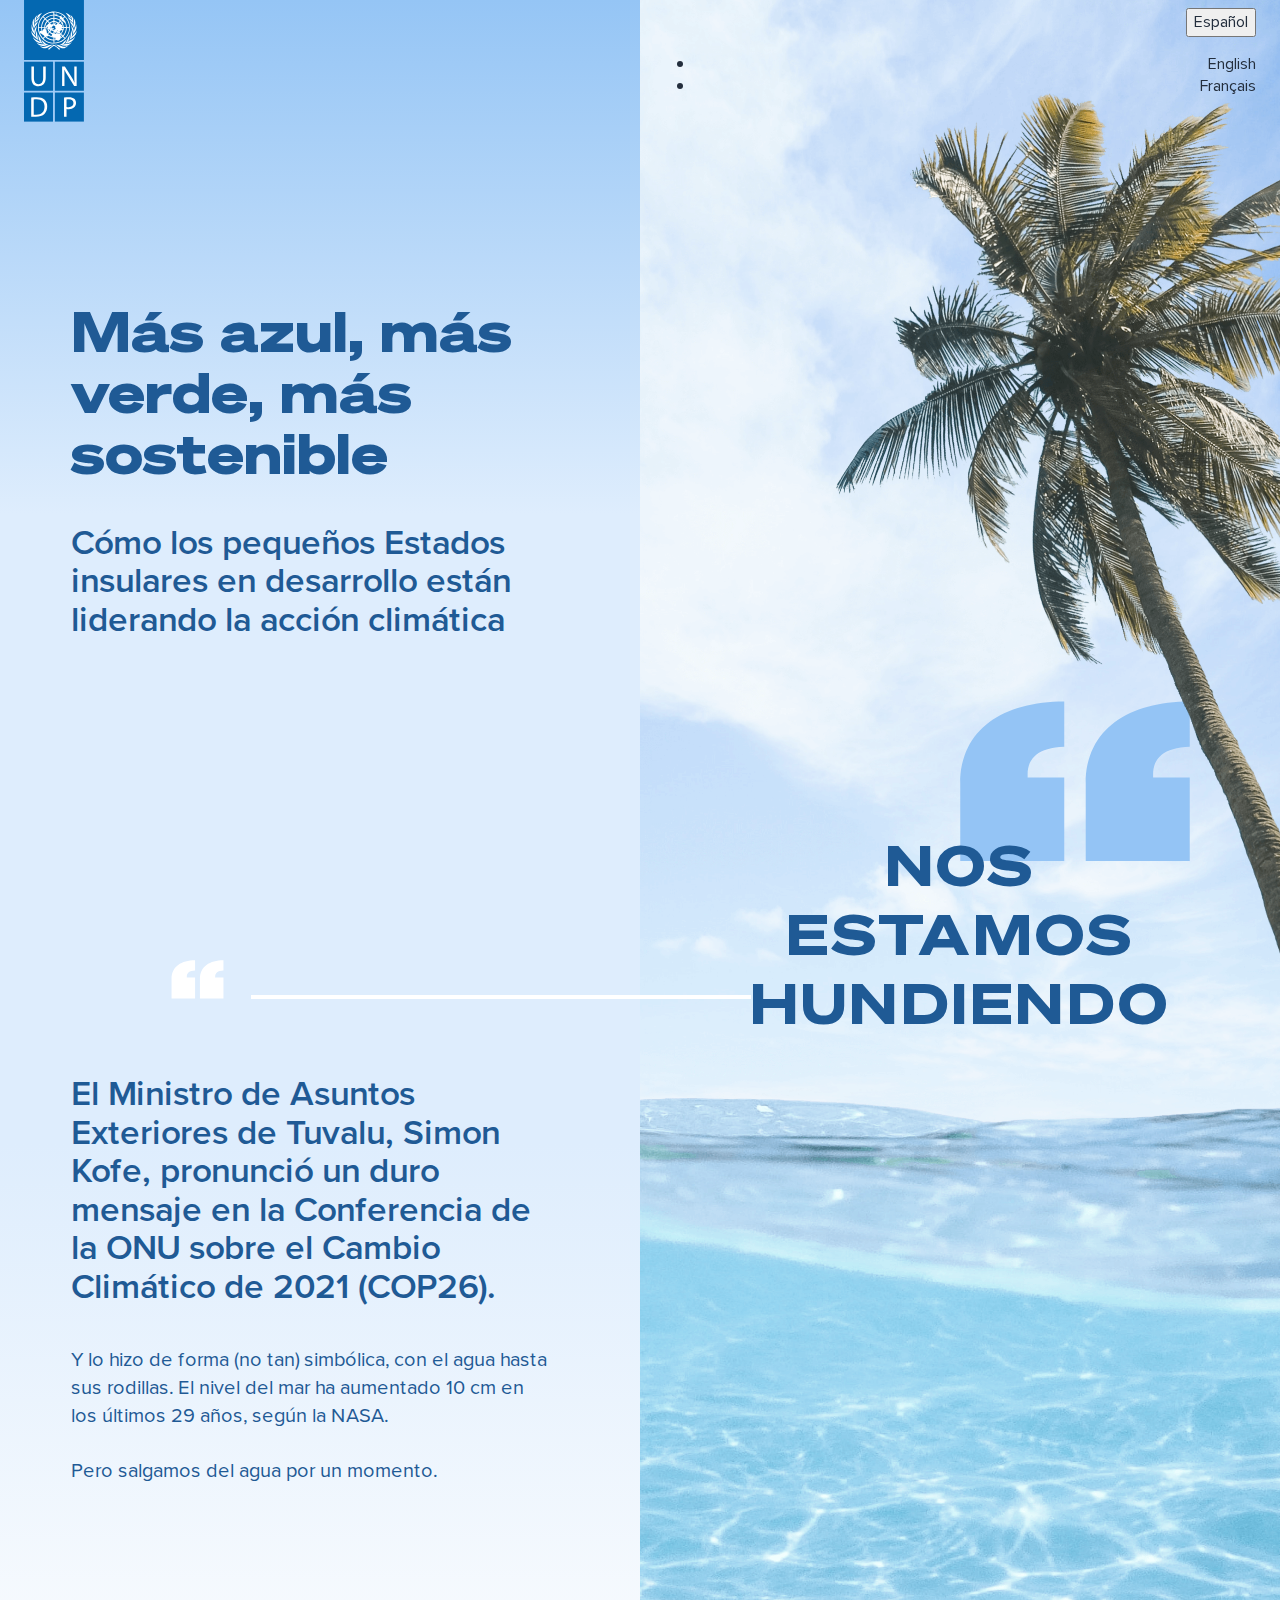
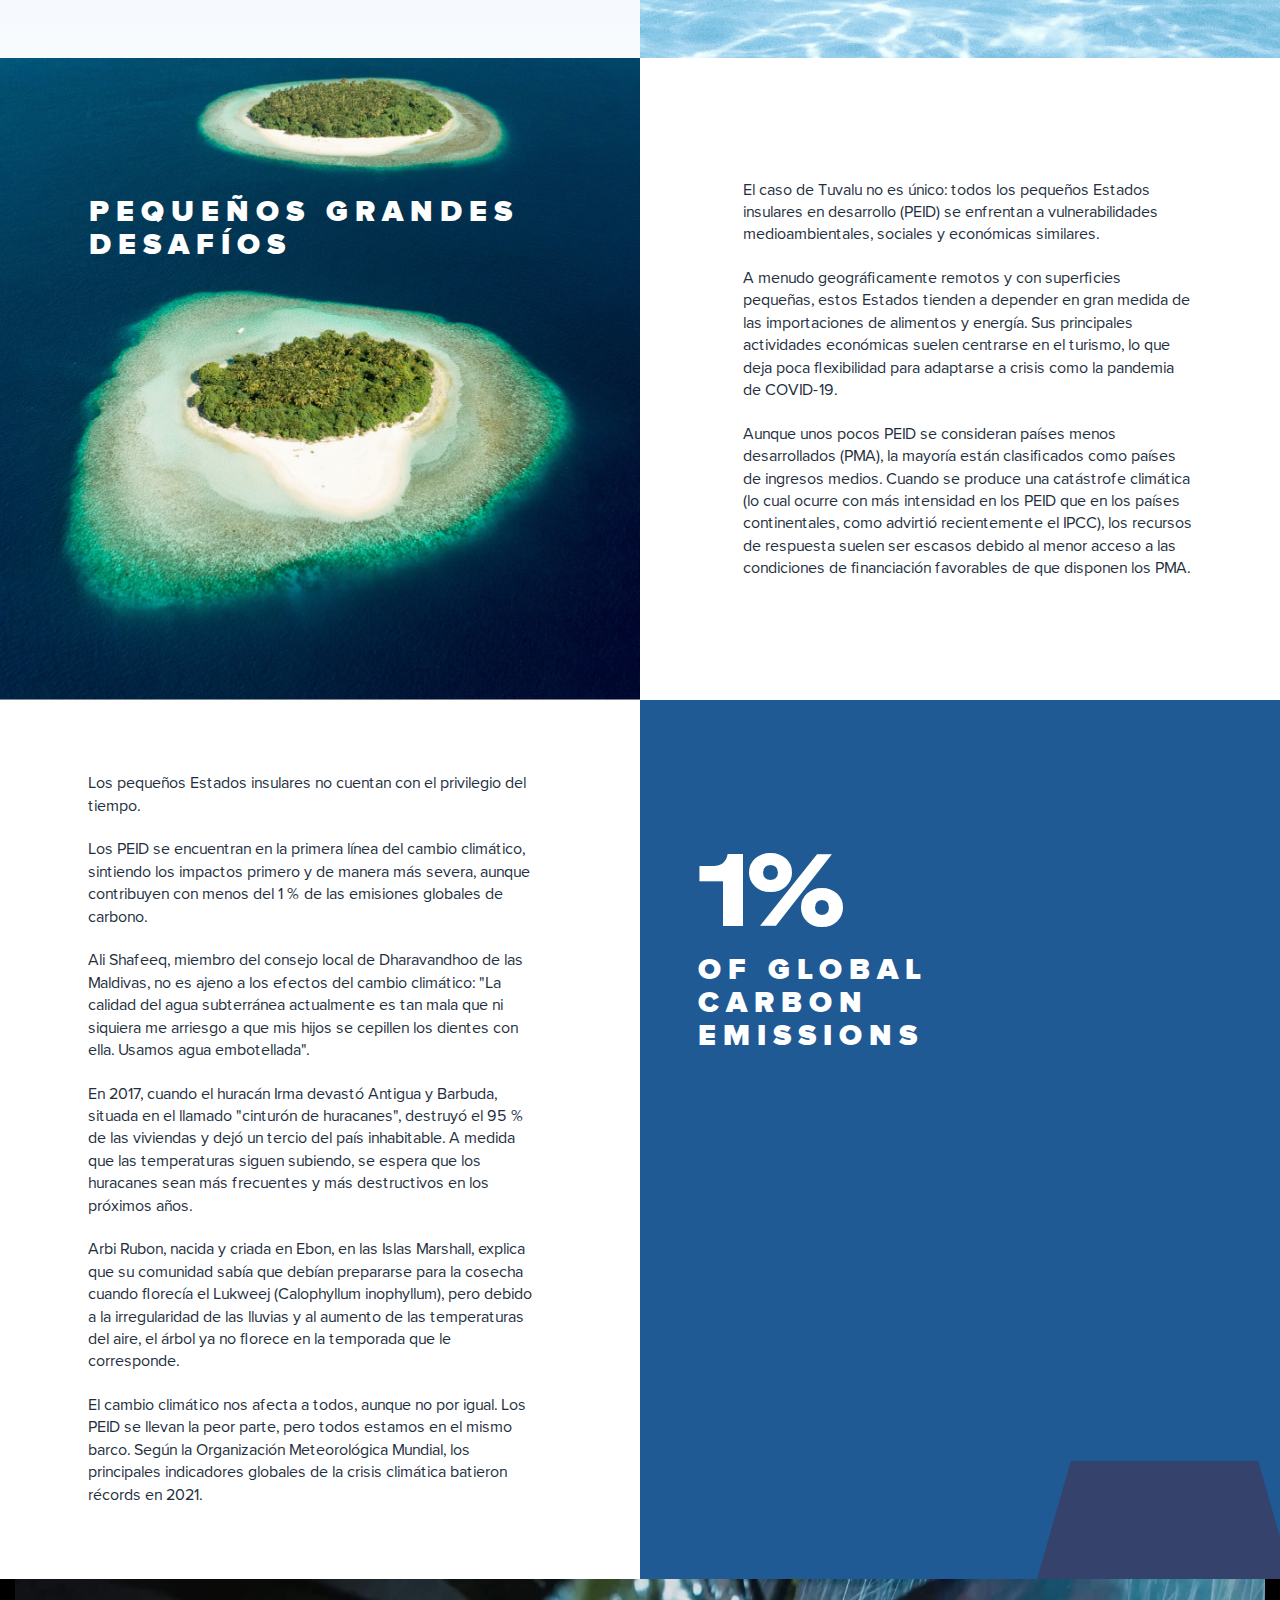
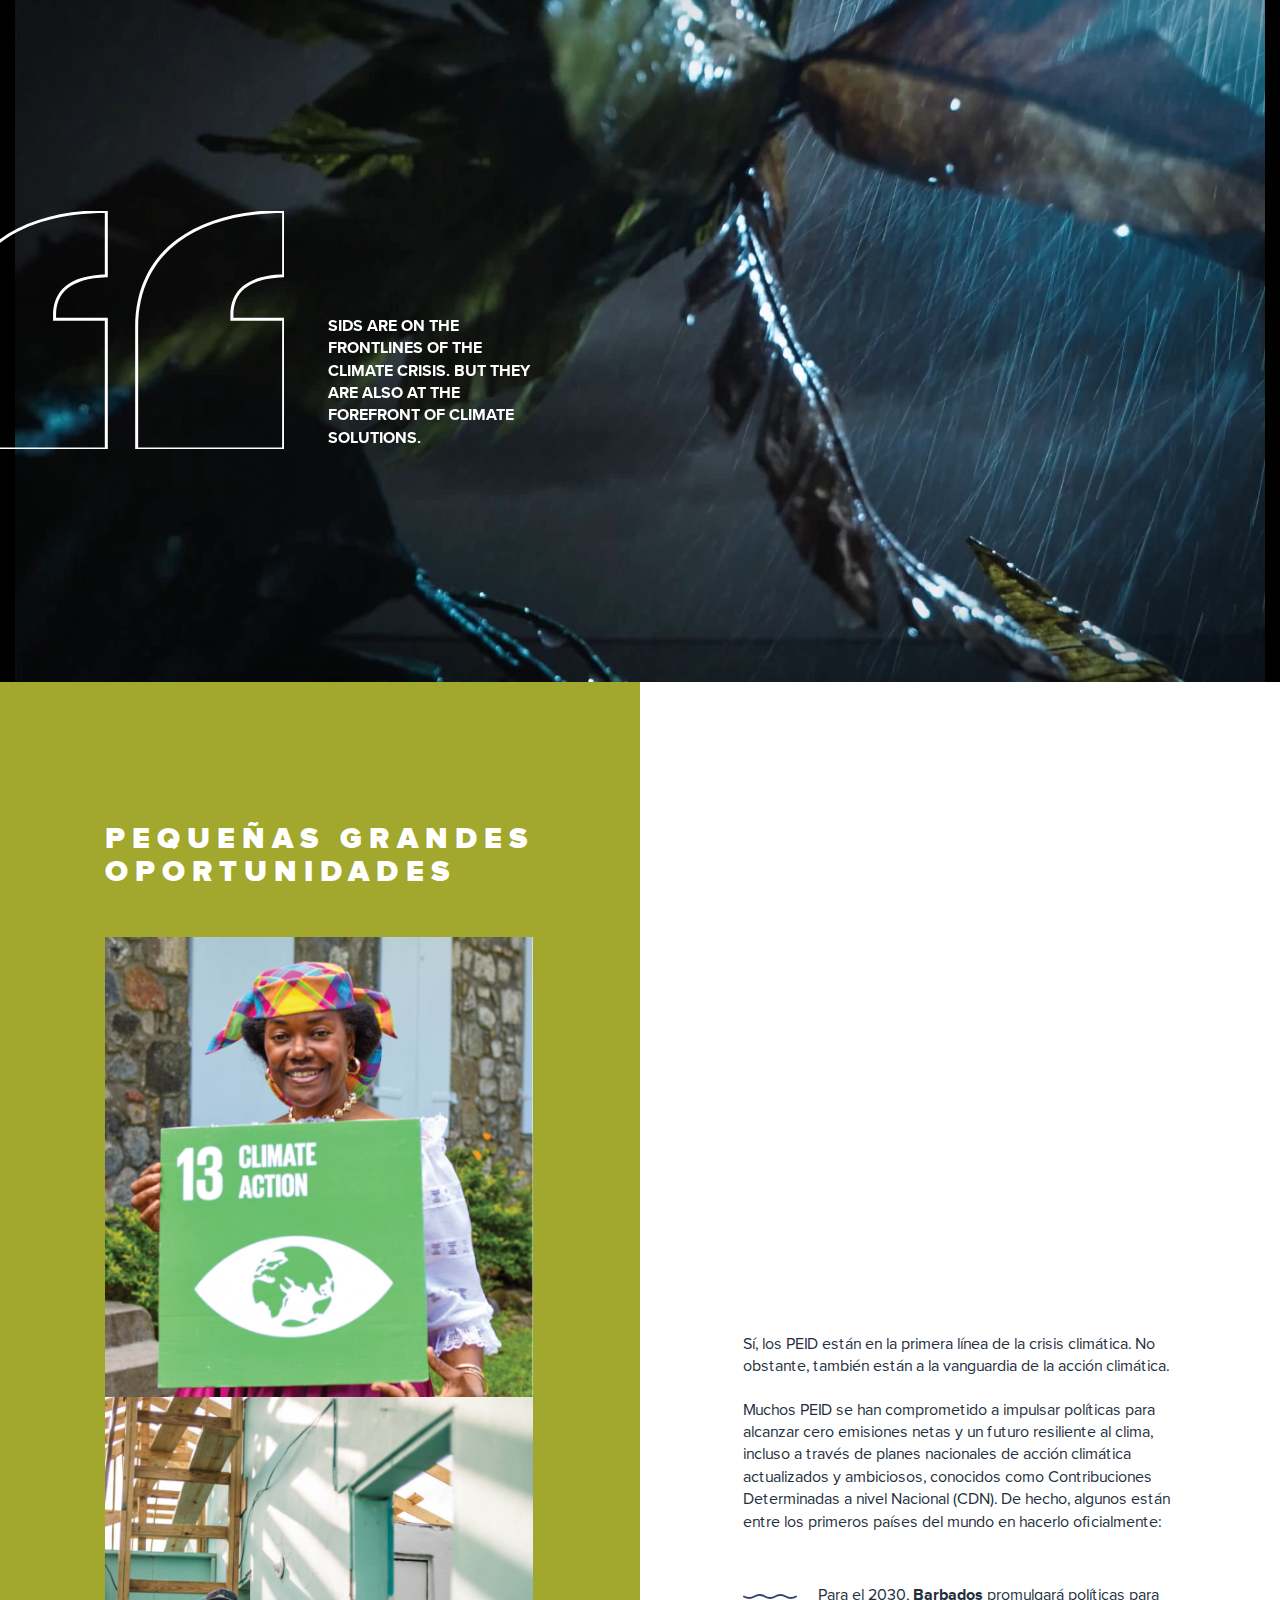
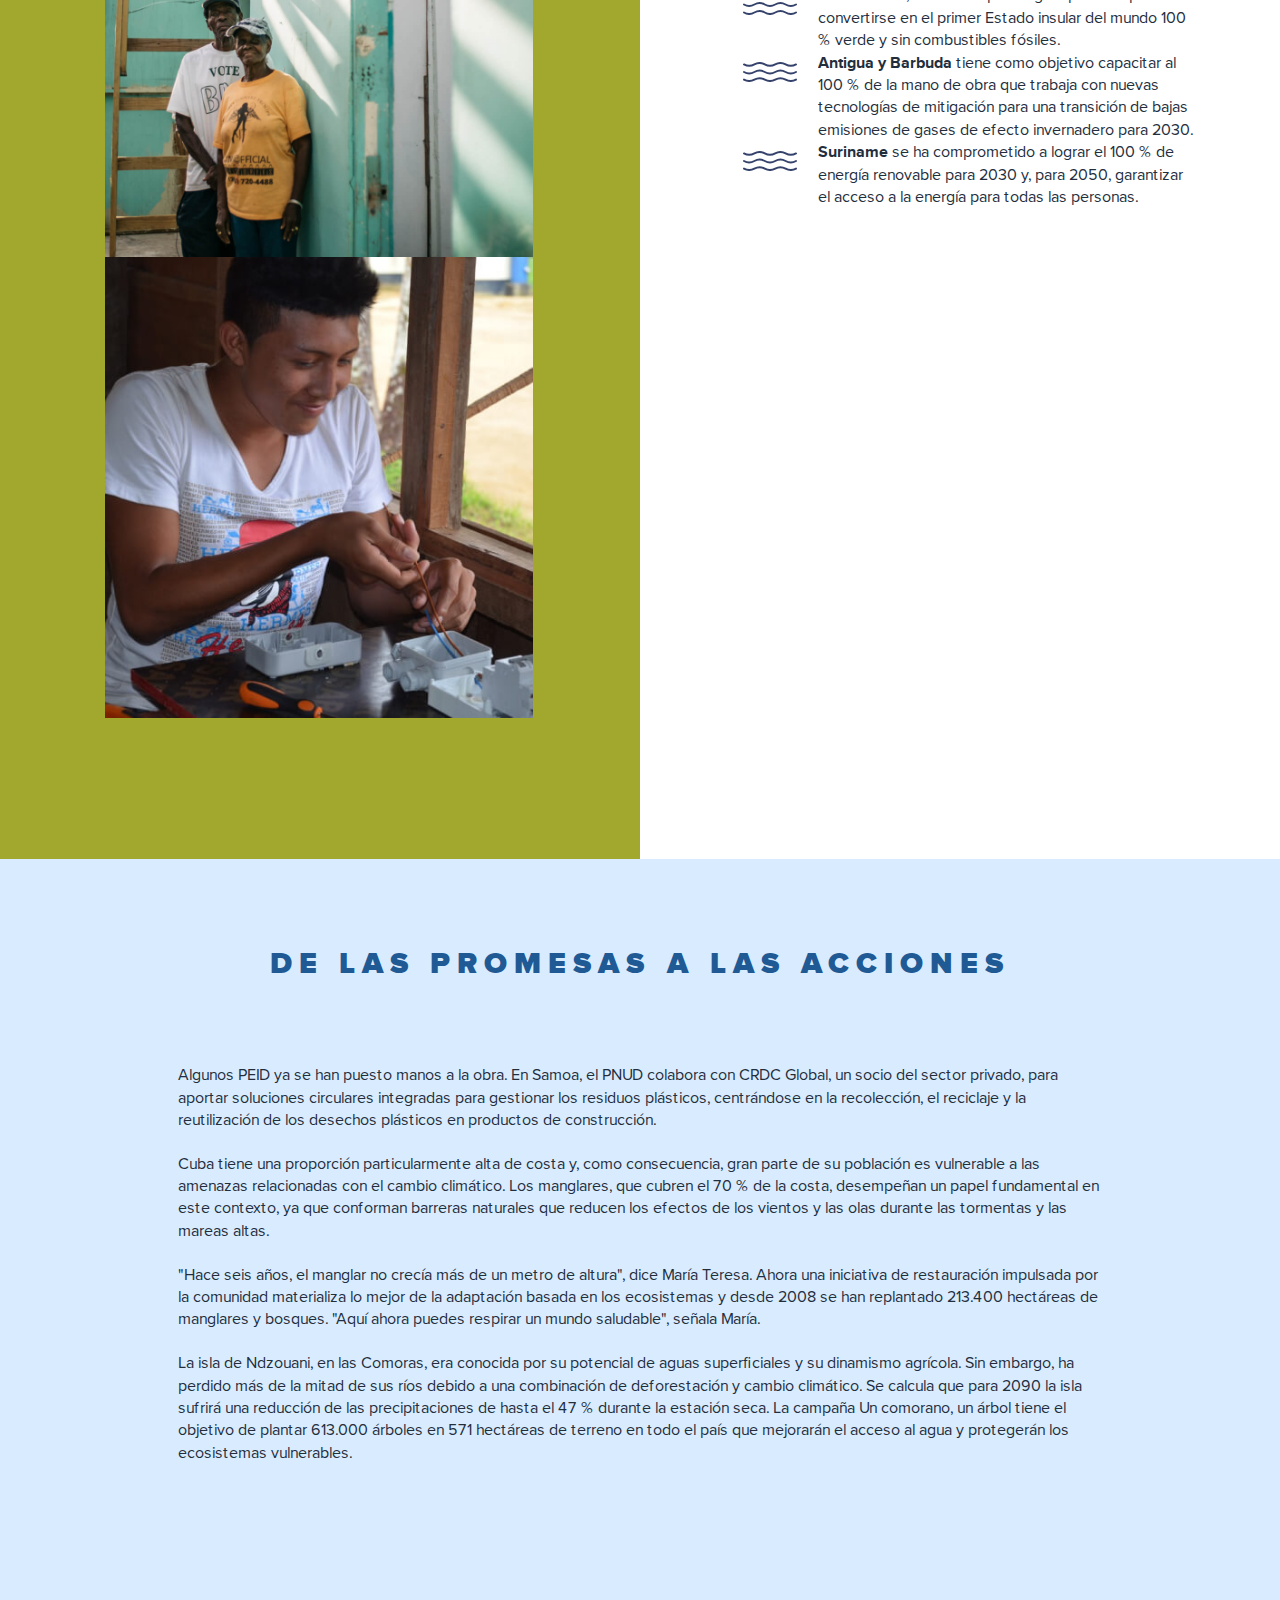
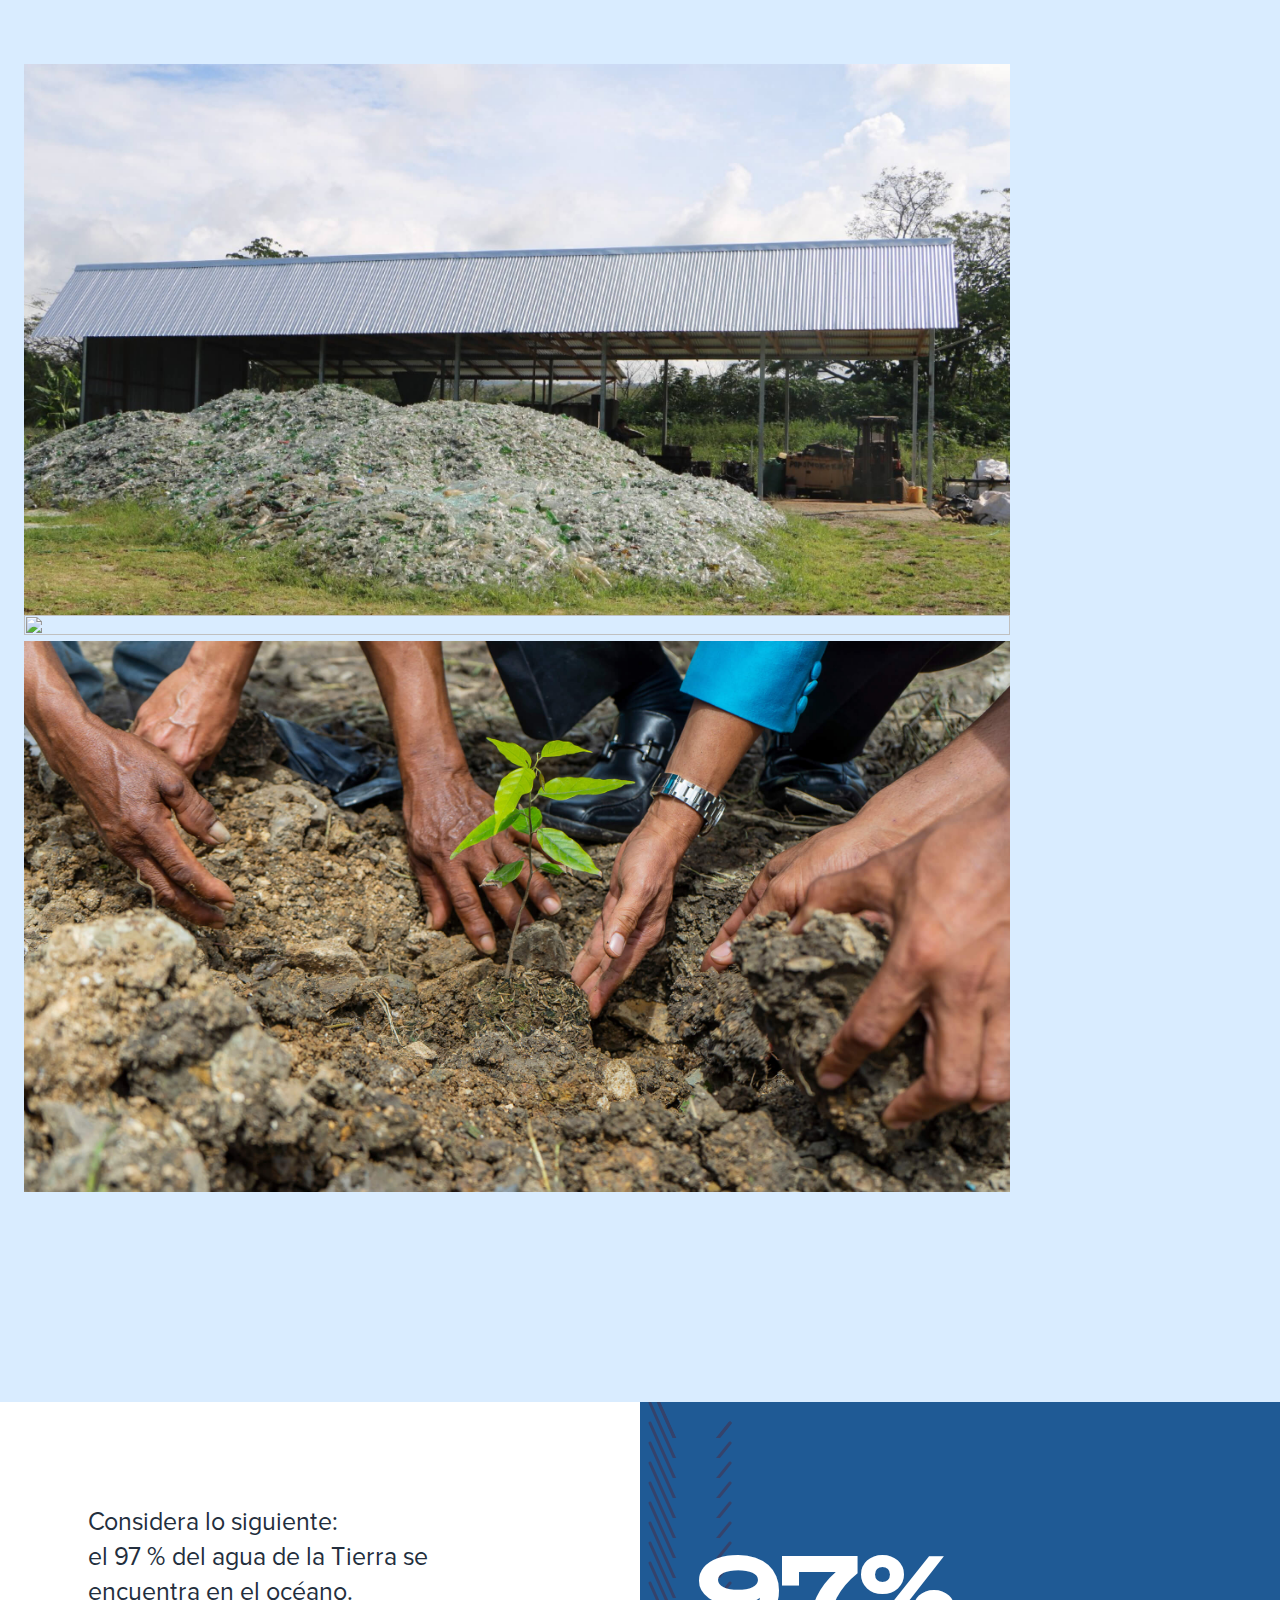
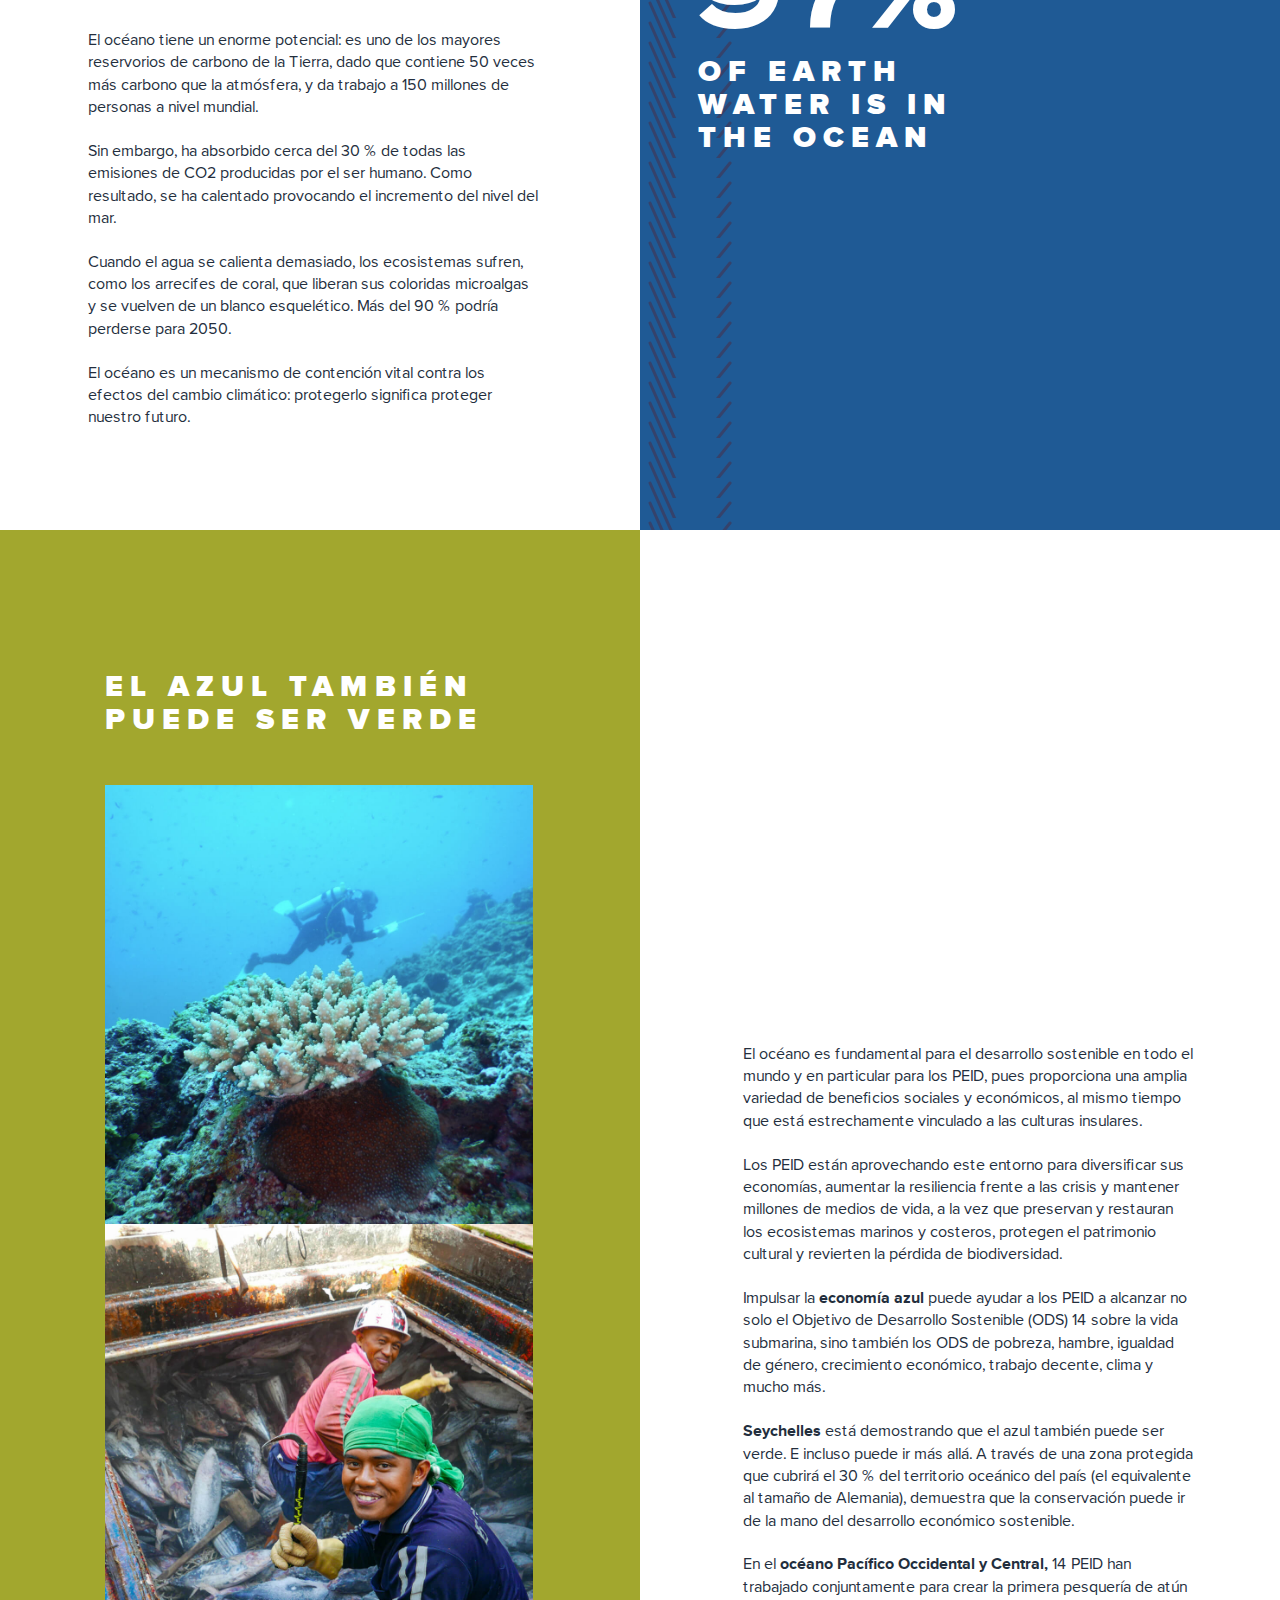
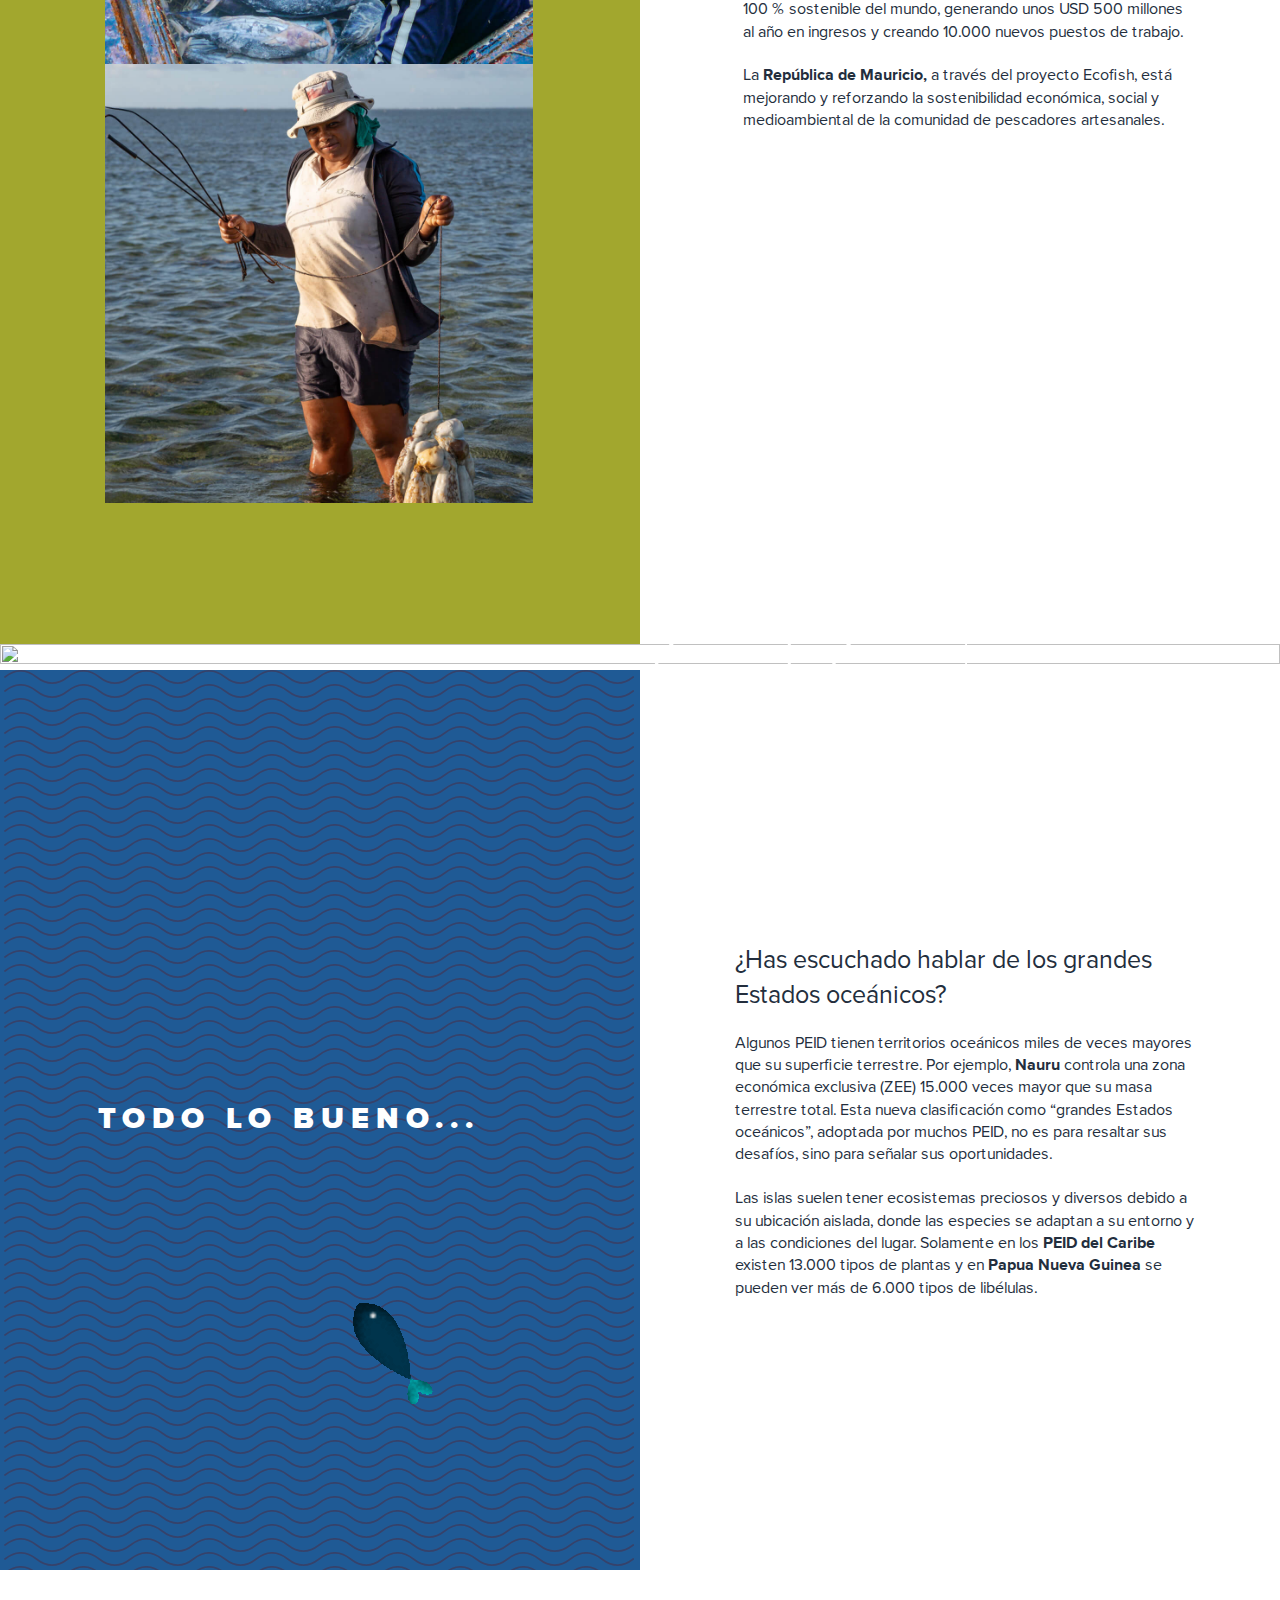
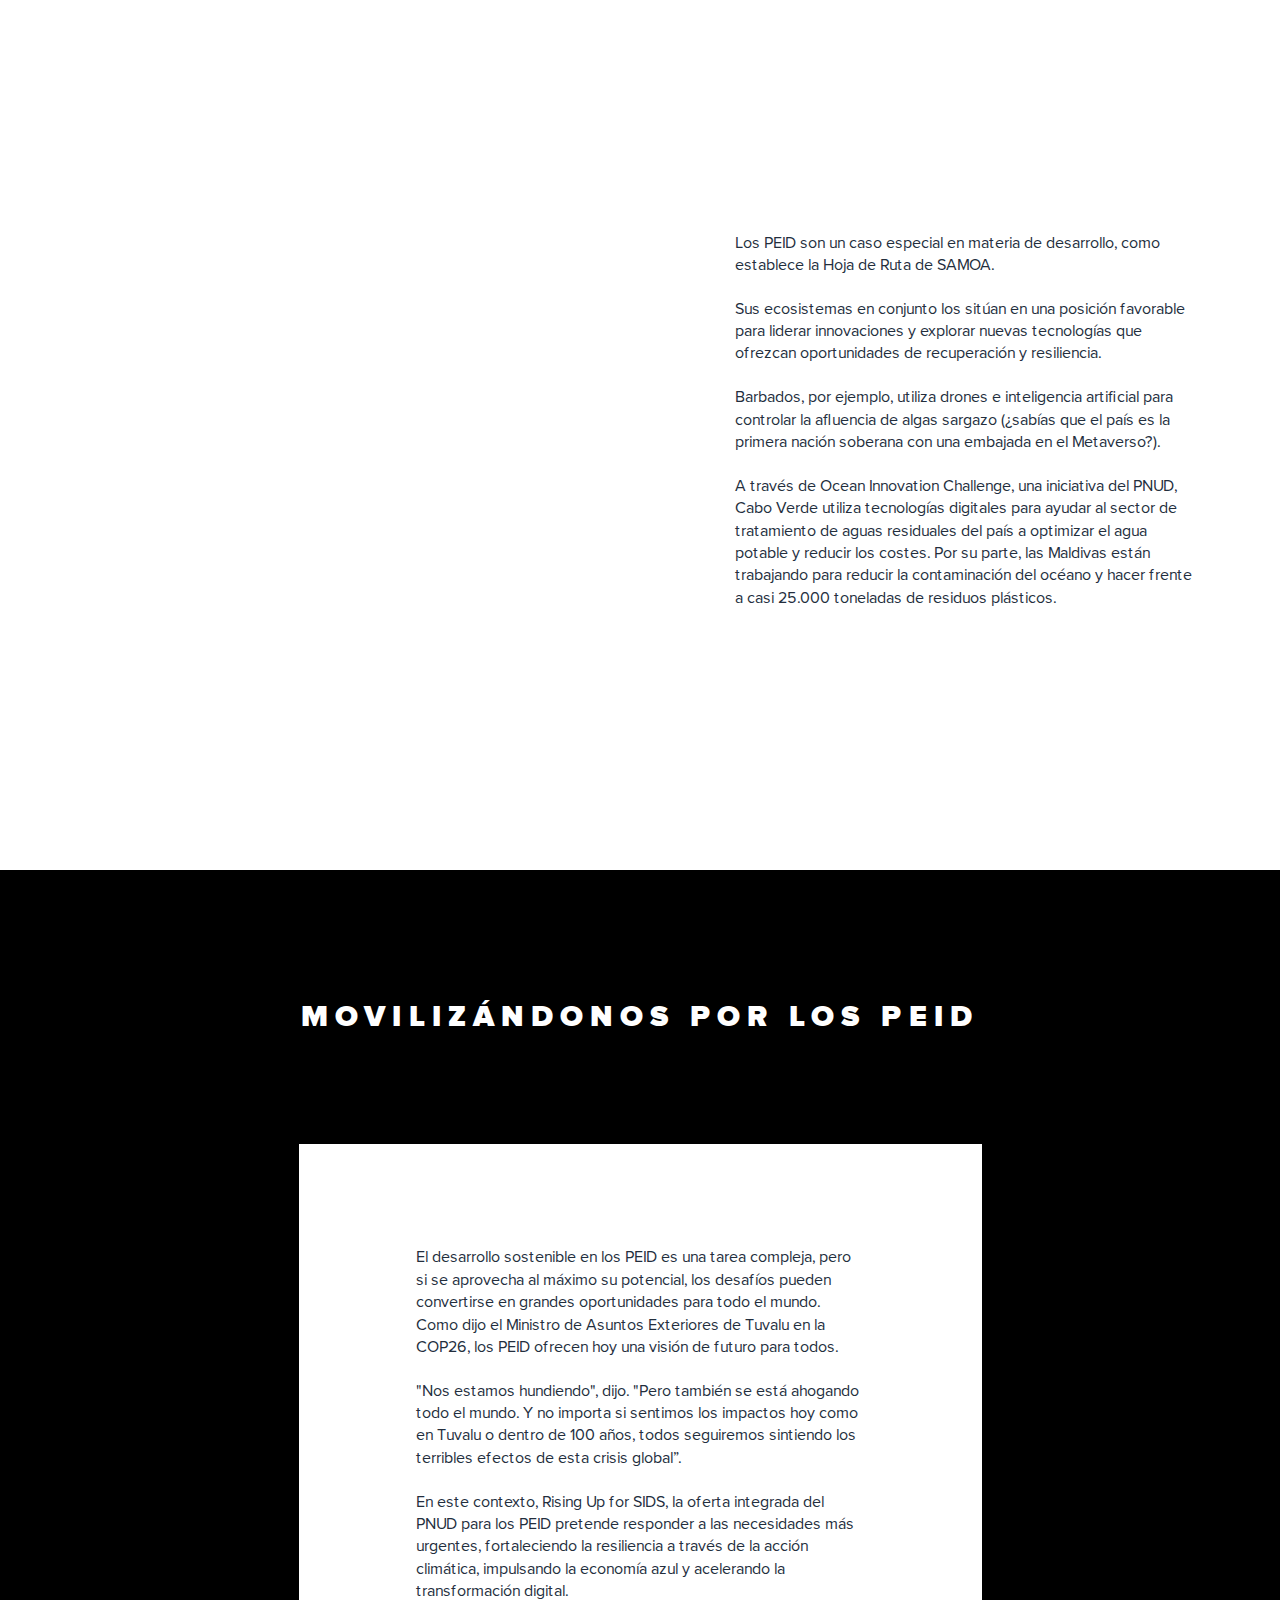
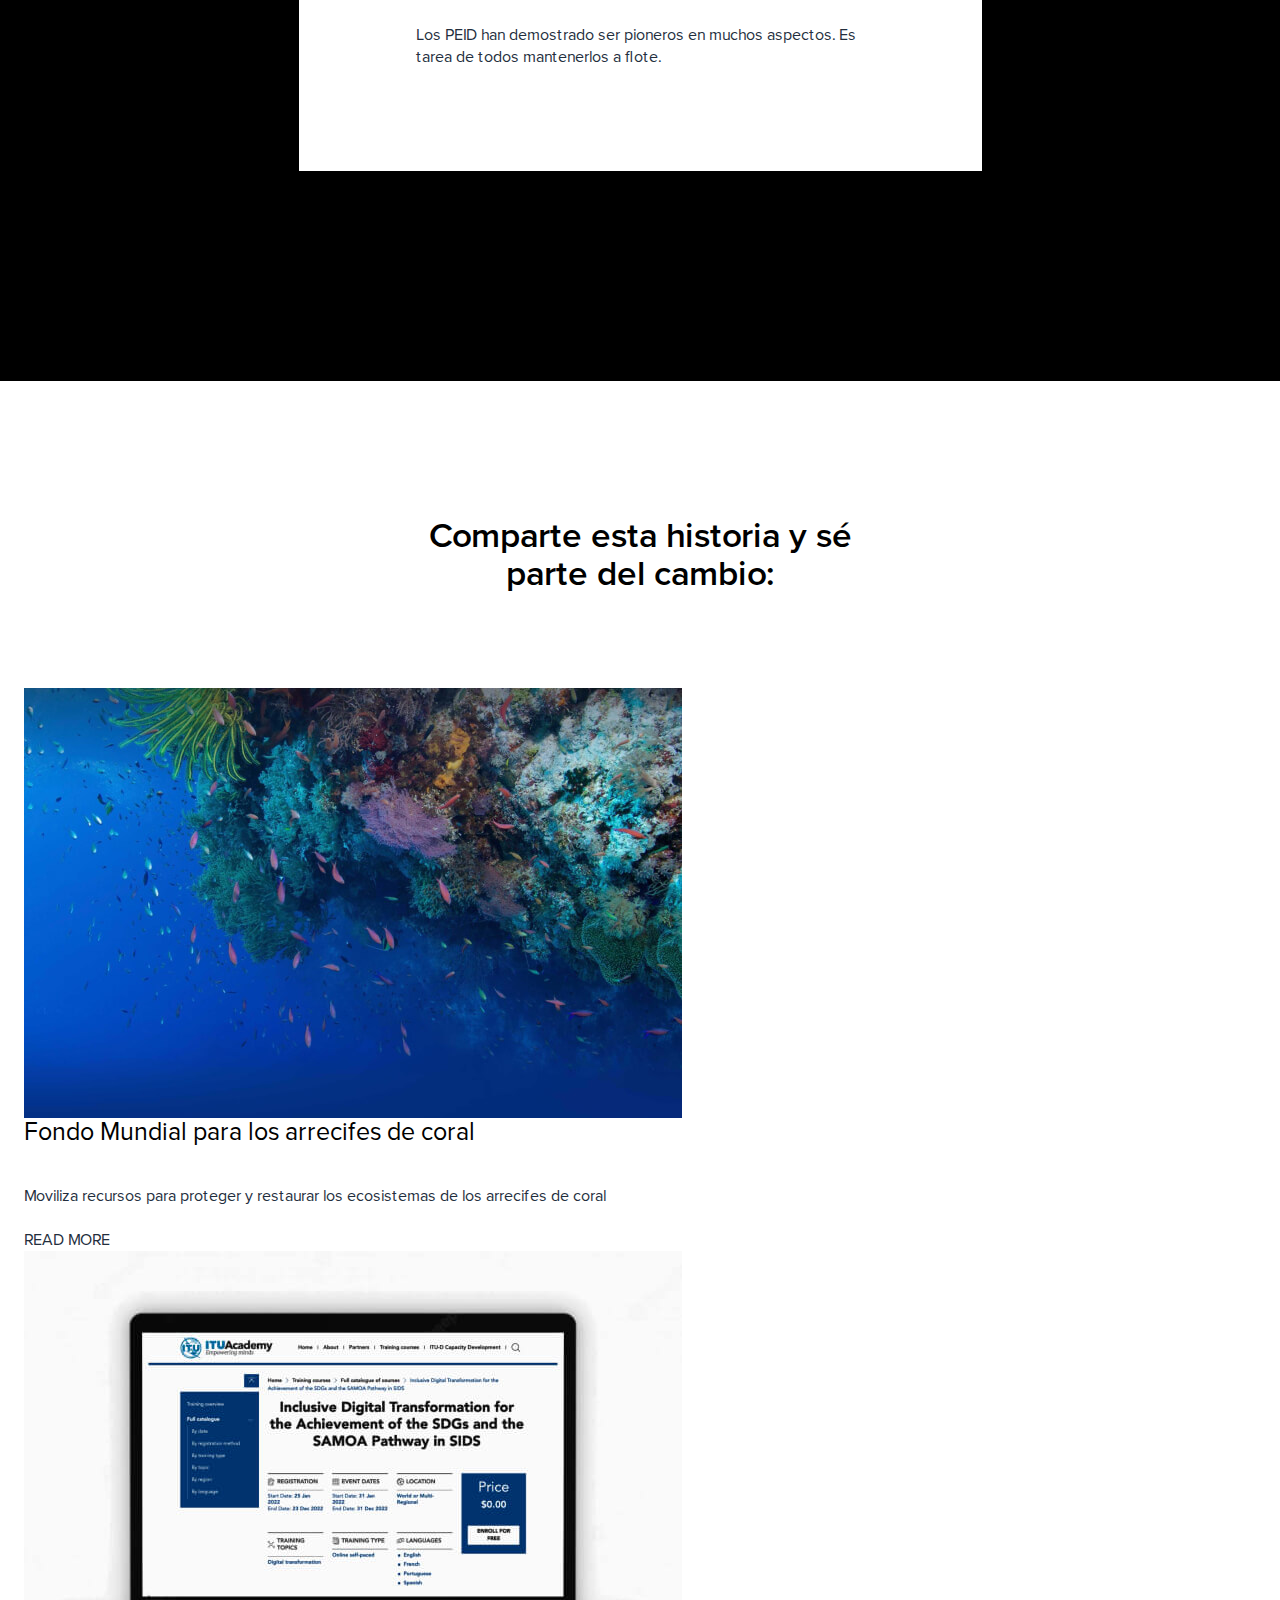
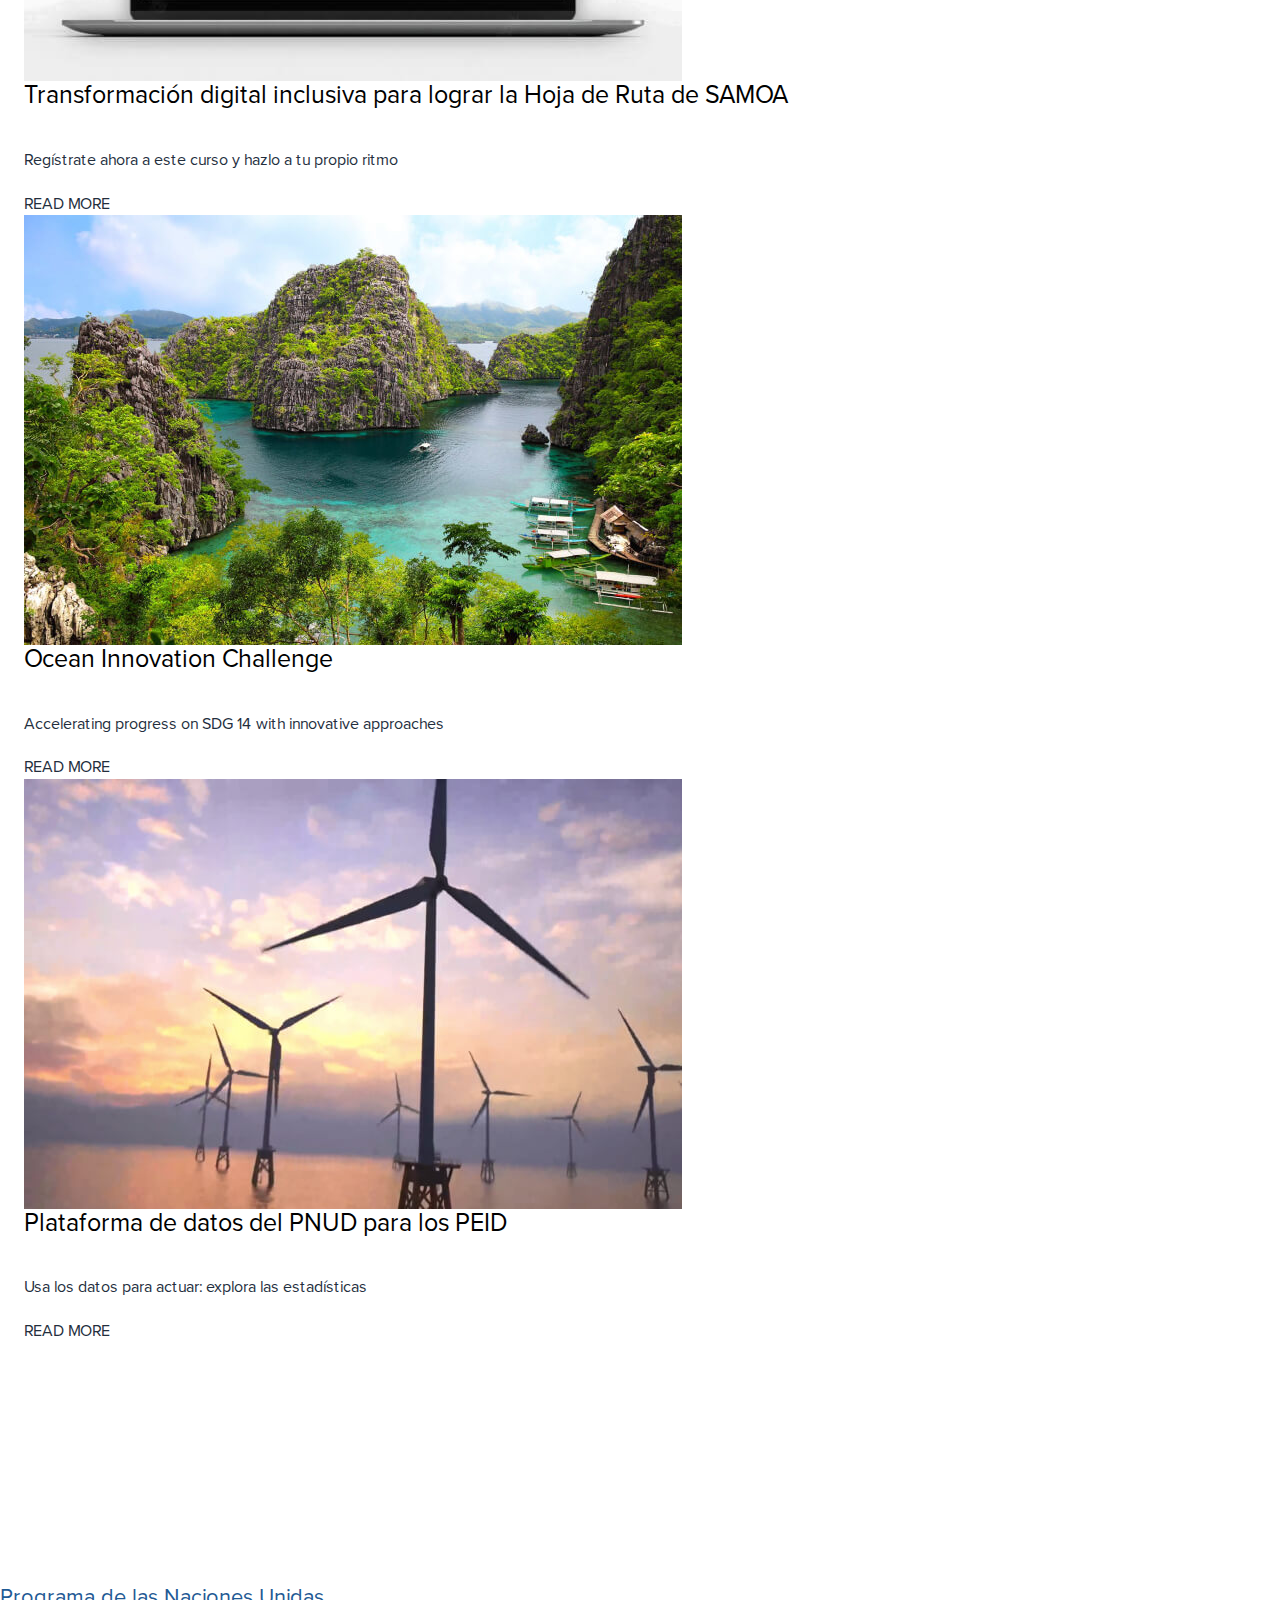
==== es/index.html @ 6c67a502 "Add files via upload" ====
<!DOCTYPE html>
<html>

<head>
    <!-- set the encoding of your site -->
    <meta charset="utf-8">
    <!-- set the viewport width and initial-scale on mobile devices -->
    <meta http-equiv="x-ua-compatible" content="ie=edge">
    <meta name="viewport" content="width=device-width, initial-scale=1.0">
    <meta name="description" content="">
    <meta name="keywords" content="">
    <meta property="og:image" content="" />
    <title>SIDS</title>
    <!-- include live stylesheet -->
    <link media="all" rel="stylesheet" href="https://undp.github.io/design-system/css/base-minimal.min.css">
    <link media="all" rel="stylesheet" href="https://undp.github.io/design-system/css/components/language-switcher.min.css">
    <link media="all" rel="stylesheet" href="https://undp.github.io/design-system/css/components/footer.min.css">
    <link rel='stylesheet' href='https://undp.github.io/design-system/css/components/image-only-carousel.min.css'>
    <link rel='stylesheet' href='https://undp.github.io/design-system/css/components/swiper.min.css'>
    <link rel='stylesheet' href='https://undp.github.io/design-system/css/components/cta-link.min.css'>
    <link rel='stylesheet' href='https://undp.github.io/design-system/css/components/content-card.min.css'>
    <!-- include local stylesheet -->
    <link media="all" rel="stylesheet" href="../css/main.css">
    <!-- include jQuery library -->
    <script src="http://ajax.googleapis.com/ajax/libs/jquery/3.3.1/jquery.min.js"></script>
    <script>
        window.jQuery || document.write('<script src="../js/jquery-3.3.1.min.js"><\/script>')
    </script>
    <!-- include live jQuery library -->
    <script src='https://undp.github.io/design-system/js/swiper.min.js'></script>
    <script src='https://undp.github.io/design-system/js/viewport.min.js'></script>
    <script src='https://cdnjs.cloudflare.com/ajax/libs/Swiper/8.2.2/swiper-bundle.min.js'></script>
    <script src="https://undp.github.io/design-system/js/lang-switcher.min.js"></script>
    <script src="../js/lax.min.js"></script>
    <script src="../js/jquery.main.js"></script>
</head>

<body>
    <!-- main wrappe of the site -->
    <div id="wrapper">
       <!-- header of the of the page -->
        <header id="header">
            <div class="container">
                <div class="row alignitem-center">
                    <div class="col-6">
                        <!-- brand logo -->
                        <div class="logo">
                            <a href="https://www.undp.org/es">
                                <img src="../images/logo.svg" alt="">
                            </a>
                        </div>
                    </div>
                    <div class="col-6 text-right">
                        <!-- language drop -->
                        <div class="dropdown-language">
                            <button aria-label="English, Select your language" aria-expanded="false">
                                Español
                            </button>
                            <ul role="menu">
                                <li role="menuitem">
                                    <a href="../index.html" lang="en" hreflang="en" tabindex="-1">English</a>
                                </li>
                                <li role="menuitem">
                                    <a href="../fr/index.html" lang="fr" hreflang="fr" tabindex="-1">Français</a>
                                </li>
                            </ul>
                        </div>
                    </div>
                </div>
            </div>
        </header>
        <!-- hero section of the of the page -->
        <section class="hero">
            <div class="columns">
                <div class="col text-area">
                    <div class="text-holder">
                        <h1>Más azul, más verde, más sostenible </h1>
                        <h3>Cómo los pequeños Estados insulares en desarrollo están liderando la acción climática </h3>
                        <div class="quotes-holder">
                            <div class="ico-frame">
                                <img src="../images/ico-quotes-white.svg" alt="">
                            </div>
                            <h3>El Ministro de Asuntos Exteriores de Tuvalu, Simon Kofe, pronunció un duro mensaje en la Conferencia de la ONU sobre el Cambio Climático de 2021 (COP26). </h3>
                            <p>Y lo hizo de forma (no tan) simbólica, <a target="_blank" class="animated-link" href="https://cnnespanol.cnn.com/2021/11/08/tuvalu-cop26-agua-reuters/">con el agua hasta sus rodillas.</a> El nivel del mar ha aumentado 10 cm en los últimos 29 años, <a target="_blank" class="animated-link" href="https://climate.nasa.gov/vital-signs/sea-level/">según la NASA.</a> </p>
                            <p>Pero salgamos del agua por un momento. </p>
                        </div>
                    </div>
                </div>
                <div class="col bg-cover" style="background-image: url(../images/img4.png);">
                    <div class="text-holder show-tablet">
                        <h1>Más azul, más verde, más sostenible </h1>
                        <h3>Cómo los pequeños Estados insulares en desarrollo están liderando la acción climática </h3>
                    </div>
                    <div class="tree">
                        <img src="../images/img2.png" alt="">
                    </div>
                    <div class="text-block es lax" 
                       data-lax-translate-y="0 1, 4000 1100" 
                       data-lax-translate-y--l="0 1, 4000 1000" 
                       data-lax-translate-y--m="0 1, 2500 500" 
                       data-lax-translate-y--xs="0 1, 2000 200">
                        <span>
                            Nos <br>estamos<br> hundiendo
                        </span>
                    </div>
                    <div class="wave bg-cover" style="background-image: url(../images/img3.png);">
                    </div>
                    <div class="text-holder show-tablet foreign-details">
                        <h3>El Ministro de Asuntos Exteriores de Tuvalu, Simon Kofe, pronunció un duro mensaje en la Conferencia de la ONU sobre el Cambio Climático de 2021 (COP26). </h3>
                        <p>Y lo hizo de forma (no tan) simbólica, <a target="_blank" class="animated-link" href="https://cnnespanol.cnn.com/2021/11/08/tuvalu-cop26-agua-reuters/">con el agua hasta sus rodillas.</a> El nivel del mar ha aumentado 10 cm en los últimos 29 años, <a target="_blank" class="animated-link" href="https://climate.nasa.gov/vital-signs/sea-level/">según la NASA.</a> </p>
                        <p>Pero salgamos del agua por un momento. </p>
                    </div>
                </div>
            </div>
        </section>
        <!-- details section of the page -->
        <section class="details-holder">
            <div class="row">
                <div class="col-12 col-md-6 pr-0 img-frame">
                    <div class="img-holder">
                        <img src="../images/img4.jpg" alt="">
                    </div>
                    <div class="caption">
                        <div class="heading-holder">
                            <h4> Pequeños grandes desafíos </h4>
                        </div>
                    </div>
                </div>
                <div class="col-12 col-md-6 justify-content-center d-flex">
                    <div class="text-holder">
                        <p>El caso de Tuvalu no es único: todos los pequeños Estados insulares en desarrollo (PEID) se enfrentan a vulnerabilidades medioambientales, sociales y económicas similares. </p>
                        <p>A menudo geográficamente remotos y con superficies pequeñas, estos Estados tienden a depender en gran medida de las importaciones de alimentos y energía. Sus principales actividades económicas suelen centrarse en el turismo, lo que deja poca flexibilidad para adaptarse a crisis como la pandemia de COVID-19. </p>
                        <p>Aunque unos pocos PEID se consideran países menos desarrollados (PMA), la mayoría están clasificados como países de ingresos medios. Cuando se produce una catástrofe climática (lo cual ocurre con más intensidad en los PEID que en los países continentales, como <a target="_blank" class="animated-link" href="https://report.ipcc.ch/ar6wg2/pdf/IPCC_AR6_WGII_SummaryForPolicymakers.pdf">advirtió recientemente el IPCC)</a>, los recursos de respuesta suelen ser escasos debido al menor acceso a las condiciones de financiación favorables de que disponen los PMA. </p>
                    </div>
                </div>
            </div>
            <div class="row island-holder">
                <div class="col-12 col-md-6 justify-content-center d-flex">
                    <div class="text-holder">
                        <p><a target="_blank" class="animated-link" href="https://www.undp.org/es/blog/los-peque%C3%B1os-estados-insulares-no-cuentan-con-el-privilegio-del-tiempo">Los pequeños Estados insulares no cuentan con el privilegio del tiempo.</a> </p>
                        <p>Los PEID se encuentran en la primera línea del cambio climático, sintiendo los impactos primero y de manera más severa, aunque contribuyen con menos del <a target="_blank" class="animated-link" href="https://www.undp.org/es/blog/apoyar-los-peque%C3%B1os-estados-insulares-en-desarrollo-y-pa%C3%ADses-menos-adelantados-para-hacer-frente-al-desaf%C3%ADo-clim%C3%A1tico">1 % de las emisiones globales de carbono.</a> </p>
                        <p><a target="_blank" class="animated-link" href="https://undp-climate.exposure.co/protecting-the-lifeline">Ali Shafeeq</a>, miembro del consejo local de Dharavandhoo de las Maldivas, no es ajeno a los efectos del cambio climático: "La calidad del agua subterránea actualmente es tan mala que ni siquiera me arriesgo a que mis hijos se cepillen los dientes con ella. Usamos agua embotellada". </p>
                        <p>En 2017, cuando el huracán Irma devastó Antigua y Barbuda, situada en el llamado "cinturón de huracanes", <a target="_blank" class="animated-link" href="https://undp-climate.exposure.co/pequeno-estado-insular-gran-ambicion-climatica">destruyó el 95 % de las viviendas</a> y dejó un tercio del país inhabitable. A medida que las temperaturas siguen subiendo, se espera que los huracanes sean más frecuentes y más destructivos en los próximos años. </p>
                        <p><a target="_blank" class="animated-link" href="https://www.undp.org/pacific/news/building-resilience-through-community-cohesion">Arbi Rubon,</a> nacida y criada en Ebon, en las Islas Marshall, explica que su comunidad sabía que debían prepararse para la cosecha cuando florecía el Lukweej (Calophyllum inophyllum), pero debido a la irregularidad de las lluvias y al aumento de las temperaturas del aire, el árbol ya no florece en la temporada que le corresponde. </p>
                        <p>El cambio climático nos afecta a todos, aunque no por igual. Los PEID se llevan la peor parte, pero todos estamos en el mismo barco. Según la Organización Meteorológica Mundial, <a target="_blank" class="animated-link" href="https://storymaps.arcgis.com/stories/bbe6a05f6dae42f2a420cfdd7698e4b1">los principales indicadores globales de la crisis climática batieron récords en 2021.</a> </p>
                    </div>
                </div>
                <div class="col-12 col-md-6 pl-0 carbon-details">
                    <div class="text">
                        <div class="heading-frame">
                            <strong class="percentage-tag">1%</strong>
                            <h4>of global <br> carbon <br>emissions</h4>
                        </div>
                    </div>
                    <div class="chimney-holder">
                        <div class="chimney-smoke">
                            <svg class="main">
                                <path d="M10,10 L50,100 L90,50"></path>
                            </svg>
                            <svg class="main2">
                                <path d="M10,10 L50,100 L90,50"></path>
                            </svg>
                            <svg class="main3">
                                <path d="M10,10 L50,100 L90,50"></path>
                            </svg>
                            <svg class="main4">
                                <path d="M10,10 L50,100 L90,50"></path>
                            </svg>
                            <svg class="main5">
                                <path d="M10,10 L50,100 L90,50"></path>
                            </svg>
                            <svg class="main6">
                                <path d="M10,10 L50,100 L90,50"></path>
                            </svg>
                            <svg class="main7">
                                <path d="M10,10 L50,100 L90,50"></path>
                            </svg>
                            <svg class="main8">
                                <path d="M10,10 L50,100 L90,50"></path>
                            </svg>
                            <svg class="main9">
                                <path d="M10,10 L50,100 L90,50"></path>
                            </svg>
                        </div>
                        <img class="base" src="../images/chimney-base.svg" alt="">
                    </div>
                </div>
            </div>
        </section>
        <section class="quotes-player">
            <div class="player-overlay">
                <video loop autoplay muted playsinline>
                    <source src="../media/storm-compressed.webm" type="video/webm">
                    <source src="../media/storm-compressed.ogv" type="video/ogg">
                    <source src="../media/storm-compressed.mp4" type="video/mp4">
                </video>
            </div>
            <div class="caption">
                <div class="container">
                    <div class="text">
                        <div class="img-holder">
                            <img src="../images/ico-quotes.svg" alt="">
                        </div>
                        <div class="text-block">
                            <p>SIDS are on the frontlines of the climate crisis. But they are also at the forefront of climate solutions.</p>
                        </div>
                    </div>
                </div>
            </div>
        </section>
        <section class="opportunities-holder">
            <div class="row opportunities-cols">
                <div class="col-12 col-md-6 pr-0 opportunity-images">
                    <div class="text-frame">
                        <div class="show-desktop-large">
                            <h4>Pequeñas grandes oportunidades </h4>
                        </div>
                        <section>
                            <div data-viewport="true" class="
                                image-carousel
                                swiper-slider-0
                                swiper-initialized
                                swiper-horizontal
                                swiper-pointer-events
                                swiper-backface-hidden
                              ">
                                <div class="swiper-scrollbar">
                                    <div class="swiper-scrollbar-drag"></div>
                                </div>
                                <div class="swiper-wrapper" id="swiper-wrapper-293f9ecda16d6908" aria-live="polite">
                                    <div class="swiper-slide slider-slide swiper-slide-active" aria-roledescription="slide" aria-label="1 / 2" role="group">
                                        <img class="image-carousel__image" src="../images/img6.jpg" alt="" />
                                        <div class="slide-caption">
                                            <div class="text">
                                                <strong>PNUD Barbados / DREAM Project</strong>
                                                <p>El proyecto DREAM, en Barbados, tiene como objetivo reducir las emisiones de gases de efecto invernadero mediante el uso de energía renovable para la generación de electricidad al tiempo que fortalece la respuesta al riesgo de desastres del país.</p>
                                            </div>
                                        </div>
                                    </div>
                                    <div class="swiper-slide slider-slide swiper-slide-next" aria-roledescription="slide" aria-label="2 / 3" role="group">
                                        <img class="image-carousel__image" src="../images/img7.jpg" alt="" />
                                        <div class="slide-caption">
                                            <div class="text">
                                                <strong>PNUD / Michael Atwood</strong>
                                                <p>Seis meses después de que dos de los huracanes más agresivos registrados en el Atlántico causaran estragos en el Caribe, las comunidades de Antigua y Barbuda empezaron a trabajar día y noche para reconstruir mejor.</p>
                                            </div>
                                        </div>
                                    </div>
                                    <div class="swiper-slide slider-slide swiper-slide-next" aria-roledescription="slide" aria-label="3 / 3" role="group">
                                        <img class="image-carousel__image" src="../images/img11.jpg" alt="" />
                                        <div class="slide-caption">
                                            <div class="text">
                                                <strong>Harvey Lisse</strong>
                                                <p>La República de Suriname ha reforzado su compromiso a favor de las energías renovables, implementando una estrategia para reducir las emisiones por deforestación y degradación y adquiriendo una reserva de carbono de importancia mundial.</p>
                                            </div>
                                        </div>
                                    </div>
                                </div>
                            </div>
                        </section>
                    </div>
                </div>
                <div class="col-12 col-md-6 d-flex justify-content-center opportunity-data">
                    <div class="text">
                        <div class="show-tablet">
                            <h4>Pequeñas grandes oportunidades </h4>
                        </div>
                        <p>Sí, los PEID están en la primera línea de la crisis climática. No obstante, también <a target="_blank" class="animated-link" href="https://climatepromise.undp.org/sites/default/files/research_report_document/State%20of%20Climate%20Ambition.pdf">están a la vanguardia de la acción climática.</a> </p>
                        <p>Muchos PEID se han comprometido a impulsar políticas para alcanzar cero emisiones netas y un futuro resiliente al clima, incluso a través de planes nacionales de acción climática actualizados y ambiciosos, conocidos como <a target="_blank" class="animated-link" href="https://www.undp.org/es/blog/las-historias-que-no-sabes-sobre-los-compromisos-clim%C3%A1ticos-nacionales">Contribuciones Determinadas a nivel Nacional</a> (CDN). De hecho, algunos están entre los primeros países del mundo en hacerlo oficialmente: </p>
                        <ul class="list">
                            <li>
                                <img src="../images/ico-wave.svg" alt="">
                                <div class="text-holder">
                                    Para el 2030, <strong>Barbados</strong> promulgará políticas para convertirse en el primer Estado insular del mundo 100 % verde y sin combustibles fósiles. 
                                </div>
                            </li>
                            <li>
                                <img src="../images/ico-wave.svg" alt="">
                                <div class="text-holder">
                                    <strong>Antigua y Barbuda</strong> tiene como objetivo capacitar al 100 % de la mano de obra que trabaja con nuevas tecnologías de mitigación para una transición de bajas emisiones de gases de efecto invernadero para 2030. 
                                </div>
                            </li>
                            <li>
                                <img src="../images/ico-wave.svg" alt="">
                                <div class="text-holder">
                                    <strong>Suriname</strong> se ha comprometido a lograr el 100 % de energía renovable para 2030 y, para 2050, garantizar el acceso a la energía para todas las personas. 
                                </div>
                            </li>

                        </ul>
                    </div>
                </div>
            </div>
        </section>
        <!-- From promises section of the page -->
        <section class="from-holder">
            <div class="container">
                <div class="head">
                    <h4>De las promesas a las acciones </h4>
                    <p>Algunos PEID ya se han puesto manos a la obra. En Samoa, el PNUD colabora con CRDC Global, un socio del sector privado, para <a target="_blank" class="animated-link" href="https://www.undp.org/samoa/press-releases/new-partnership-help-end-plastic-waste-samoa">aportar soluciones circulares integradas para gestionar los residuos plásticos,</a> centrándose en la recolección, el reciclaje y la reutilización de los desechos plásticos en productos de construcción. </p>
                    <p>Cuba tiene una proporción particularmente alta de costa y, como consecuencia, gran parte de su población es vulnerable a las amenazas relacionadas con el cambio climático. Los manglares, que cubren el 70 % de la costa, desempeñan un papel fundamental en este contexto, ya que conforman barreras naturales que reducen los efectos de los vientos y las olas durante las tormentas y las mareas altas. </p>
                    <p>"Hace seis años, el manglar no crecía más de un metro de altura", dice María Teresa. Ahora una <a target="_blank" class="animated-link" href="https://undp-climate.exposure.co/esplendor-del-manglar-viviente">iniciativa de restauración impulsada por la comunidad</a> materializa lo mejor de la adaptación basada en los ecosistemas y desde 2008 se han replantado 213.400 hectáreas de manglares y bosques. "Aquí ahora puedes respirar un mundo saludable", señala María. </p>
                    <p>La isla de Ndzouani, en las Comoras, era conocida por su potencial de aguas superficiales y su dinamismo agrícola. Sin embargo, ha perdido <a target="_blank" class="animated-link" href="https://www.nytimes.com/2020/04/16/world/africa/comoros-climate-change-rivers.html">más de la mitad de sus ríos</a> debido a una combinación de deforestación y cambio climático. Se calcula que para 2090 la isla sufrirá una reducción de las precipitaciones de hasta el 47 % durante la estación seca. La campaña <a target="_blank" class="animated-link" href="https://www.undp.org/africa/stories/one-comorian-one-tree-government-union-comoros-and-undp-launch-ambitious-reforestation-initiative-support-gcf-and-gef">Un comorano, un árbol</a> tiene el objetivo de plantar 613.000 árboles en 571 hectáreas de terreno en todo el país que mejorarán el acceso al agua y protegerán los ecosistemas vulnerables. </p>
                </div>
                <div data-viewport="true" class="
                    image-carousel
                    swiper-slider-0
                    swiper-initialized
                    swiper-horizontal
                    swiper-pointer-events
                    swiper-backface-hidden
                  ">
                    <div class="swiper-scrollbar">
                        <div class="swiper-scrollbar-drag"></div>
                    </div>
                    <div class="swiper-wrapper" id="swiper-wrapper-293f9ecda16d6908" aria-live="polite">
                        <div class="swiper-slide slider-slide swiper-slide-active" aria-roledescription="slide" aria-label="1 / 2" role="group">
                            <img class="image-carousel__image" src="../images/img8.jpg" alt="" />
                            <div class="slide-caption">
                                <div class="text">
                                    <strong>PNUD Samoa / L.Lesa</strong>
                                    <p>Una planta de reciclaje en Samoa está a punto de triturar y procesar desechos para convertirlos en otros artículos y objetos reutilizables.</p>
                                </div>
                            </div>
                        </div>
                        <div class="swiper-slide slider-slide swiper-slide-next" aria-roledescription="slide" aria-label="2 / 3" role="group">
                            <img class="image-carousel__image" src="../images/img9.jpg" alt="" />
                            <div class="slide-caption">
                                <div class="text">
                                    <strong>PNUD Cuba / Proyecto Manglar Vivo</strong>
                                    <p>La pérdida de manglares plantea numerosos riesgos para la población local: aumenta la erosión y exacerba la vulnerabilidad a las inundaciones, mareas ciclónicas y tormentas. Para revertir esta tendencia, miembros de la comunidad local de Cajío, provincia de Artemisa (Cuba), plantan manglares en las costas.</p>
                                </div>
                            </div>
                        </div>
                        <div class="swiper-slide slider-slide swiper-slide-next" aria-roledescription="slide" aria-label="3 / 3" role="group">
                            <img class="image-carousel__image" src="../images/img10.jpg" alt="" />
                            <div class="slide-caption">
                                <div class="text">
                                    <strong>PNUD Comoras</strong>
                                    <p>Los esfuerzos de reforestación de la campaña "Un comorano, un árbol" mejorarán el acceso al agua, protegerán los ecosistemas vulnerables y generarán un bien público vital que beneficiará a la gente de las Comoras en los próximos años.</p>
                                </div>
                            </div>
                        </div>
                    </div>
                </div>
            </div>
        </section>
        <!-- Earth water section of the page -->
        <section class="details-holder">
            <div class="row">
                <div class="col-12 col-md-6 justify-content-center d-flex">
                    <div class="show-desktop-large">
                        <div class="text-holder">
                            <strong class="sub-heading">Considera lo siguiente: <br> <a target="_blank" class="animated-link" href="https://oceanservice.noaa.gov/facts/wherewater.html">el 97 % del agua de la Tierra se encuentra en el océano. </a></strong>
                            <p>El océano tiene un enorme potencial: es uno de los mayores reservorios de carbono de la Tierra, dado que contiene <a target="_blank" class="animated-link" href="https://www.iaea.org/topics/oceans-and-climate-change/the-ocean-carbon-cycle">50 veces más carbono</a> que la atmósfera, y <a target="_blank" class="animated-link" href="https://www.sparkblue.org/system/files/2021-07/RisingUpForSIDS_ProgressReport2021.pdf">da trabajo a 150 millones de personas a nivel mundial.</a> </p>
                            <p>Sin embargo, ha absorbido cerca del 30 % de todas las emisiones de CO2 producidas por el ser humano. Como resultado, se ha calentado provocando el incremento del nivel del mar. </p>
                            <p>Cuando el agua se calienta demasiado, los ecosistemas sufren, como los arrecifes de coral, que liberan sus coloridas microalgas y se vuelven de un blanco esquelético. <a target="_blank" class="animated-link" href="https://undp-biodiversity.exposure.co/belleza-inimaginable">Más del 90 % podría perderse para 2050.</a> </p>
                            <p>El océano es un mecanismo de contención vital contra los efectos del cambio climático: <a target="_blank" class="animated-link" href="https://www.un.org/es/conferences/ocean2022">protegerlo significa proteger nuestro futuro.</a> </p>
                        </div>
                    </div>
                </div>
                <div class="col-12 col-md-6 pl-0 carbon-details-inner">
                    <div class="text">
                        <div class="heading-frame">
                            <strong class="percentage-tag">97%</strong>
                            <h4>of earth water is in the ocean</h4>
                        </div>
                    </div>
                    <div class="show-tablet">
                        <div class="text-holder">
                            <strong class="sub-heading">Considera lo siguiente: <br> <a target="_blank" class="animated-link" href="https://oceanservice.noaa.gov/facts/wherewater.html">el 97 % del agua de la Tierra se encuentra en el océano. </a></strong>
                            <p>El océano tiene un enorme potencial: es uno de los mayores reservorios de carbono de la Tierra, dado que contiene <a target="_blank" class="animated-link" href="https://www.iaea.org/topics/oceans-and-climate-change/the-ocean-carbon-cycle">50 veces más carbono</a> que la atmósfera, y <a target="_blank" class="animated-link" href="https://www.sparkblue.org/system/files/2021-07/RisingUpForSIDS_ProgressReport2021.pdf">da trabajo a 150 millones de personas a nivel mundial.</a> </p>
                            <p>Sin embargo, ha absorbido cerca del 30 % de todas las emisiones de CO2 producidas por el ser humano. Como resultado, se ha calentado provocando el incremento del nivel del mar. </p>
                            <p>Cuando el agua se calienta demasiado, los ecosistemas sufren, como los arrecifes de coral, que liberan sus coloridas microalgas y se vuelven de un blanco esquelético. <a target="_blank" class="animated-link" href="https://undp-biodiversity.exposure.co/belleza-inimaginable">Más del 90 % podría perderse para 2050.</a> </p>
                            <p>El océano es un mecanismo de contención vital contra los efectos del cambio climático: <a target="_blank" class="animated-link" href="https://www.un.org/es/conferences/ocean2022">protegerlo significa proteger nuestro futuro.</a> </p>
                        </div>
                    </div>
                    <div class="chimney-smoke-wave">
                        <svg class="main10">
                            <path d="M10,10 L50,100 L90,50"></path>
                        </svg>
                        <svg class="main11">
                            <path d="M10,10 L50,100 L90,50"></path>
                        </svg>
                        <svg class="main12">
                            <path d="M10,10 L50,100 L90,50"></path>
                        </svg>
                        <svg class="main13">
                            <path d="M10,10 L50,100 L90,50"></path>
                        </svg>
                        <svg class="main14">
                            <path d="M10,10 L50,100 L90,50"></path>
                        </svg>
                        <svg class="main15">
                            <path d="M10,10 L50,100 L90,50"></path>
                        </svg>
                        <svg class="main16">
                            <path d="M10,10 L50,100 L90,50"></path>
                        </svg>
                        <svg class="main17">
                            <path d="M10,10 L50,100 L90,50"></path>
                        </svg>
                        <svg class="main18">
                            <path d="M10,10 L50,100 L90,50"></path>
                        </svg>
                        <svg class="main19">
                            <path d="M10,10 L50,100 L90,50"></path>
                        </svg>
                        <svg class="main20">
                            <path d="M10,10 L50,100 L90,50"></path>
                        </svg>
                        <svg class="main21">
                            <path d="M10,10 L50,100 L90,50"></path>
                        </svg>
                        <svg class="main22">
                            <path d="M10,10 L50,100 L90,50"></path>
                        </svg>
                        <svg class="main23">
                            <path d="M10,10 L50,100 L90,50"></path>
                        </svg>
                        <svg class="main24">
                            <path d="M10,10 L50,100 L90,50"></path>
                        </svg>
                        <svg class="main25">
                            <path d="M10,10 L50,100 L90,50"></path>
                        </svg>
                        <svg class="main26">
                            <path d="M10,10 L50,100 L90,50"></path>
                        </svg>
                        <svg class="main27">
                            <path d="M10,10 L50,100 L90,50"></path>
                        </svg>
                        <svg class="main28">
                            <path d="M10,10 L50,100 L90,50"></path>
                        </svg>
                        <svg class="main29">
                            <path d="M10,10 L50,100 L90,50"></path>
                        </svg>
                        <svg class="main30">
                            <path d="M10,10 L50,100 L90,50"></path>
                        </svg>
                        <svg class="main31">
                            <path d="M10,10 L50,100 L90,50"></path>
                        </svg>
                        <svg class="main32">
                            <path d="M10,10 L50,100 L90,50"></path>
                        </svg>
                        <svg class="main33">
                            <path d="M10,10 L50,100 L90,50"></path>
                        </svg>
                        <svg class="main34">
                            <path d="M10,10 L50,100 L90,50"></path>
                        </svg>
                        <svg class="main35">
                            <path d="M10,10 L50,100 L90,50"></path>
                        </svg>
                        <svg class="main36">
                            <path d="M10,10 L50,100 L90,50"></path>
                        </svg>
                        <svg class="main37">
                            <path d="M10,10 L50,100 L90,50"></path>
                        </svg>
                        <svg class="main38">
                            <path d="M10,10 L50,100 L90,50"></path>
                        </svg>
                        <svg class="main39">
                            <path d="M10,10 L50,100 L90,50"></path>
                        </svg>
                        <svg class="main40">
                            <path d="M10,10 L50,100 L90,50"></path>
                        </svg>
                        <svg class="main41">
                            <path d="M10,10 L50,100 L90,50"></path>
                        </svg>
                        <svg class="main42">
                            <path d="M10,10 L50,100 L90,50"></path>
                        </svg>
                        <svg class="main43">
                            <path d="M10,10 L50,100 L90,50"></path>
                        </svg>
                        <svg class="main44">
                            <path d="M10,10 L50,100 L90,50"></path>
                        </svg>
                        <svg class="main45">
                            <path d="M10,10 L50,100 L90,50"></path>
                        </svg>
                        <svg class="main46">
                            <path d="M10,10 L50,100 L90,50"></path>
                        </svg>
                        <svg class="main47">
                            <path d="M10,10 L50,100 L90,50"></path>
                        </svg>
                        <svg class="main48">
                            <path d="M10,10 L50,100 L90,50"></path>
                        </svg>
                        <svg class="main49">
                            <path d="M10,10 L50,100 L90,50"></path>
                        </svg>
                        <svg class="main50">
                            <path d="M10,10 L50,100 L90,50"></path>
                        </svg>
                        <svg class="main51">
                            <path d="M10,10 L50,100 L90,50"></path>
                        </svg>
                        <svg class="main52">
                            <path d="M10,10 L50,100 L90,50"></path>
                        </svg>
                        <svg class="main53">
                            <path d="M10,10 L50,100 L90,50"></path>
                        </svg>
                        <svg class="main54">
                            <path d="M10,10 L50,100 L90,50"></path>
                        </svg>
                        <svg class="main55">
                            <path d="M10,10 L50,100 L90,50"></path>
                        </svg>
                        <svg class="main56">
                            <path d="M10,10 L50,100 L90,50"></path>
                        </svg>
                        <svg class="main57">
                            <path d="M10,10 L50,100 L90,50"></path>
                        </svg>
                        <svg class="main58">
                            <path d="M10,10 L50,100 L90,50"></path>
                        </svg>
                        <svg class="main59">
                            <path d="M10,10 L50,100 L90,50"></path>
                        </svg>
                        <svg class="main60">
                            <path d="M10,10 L50,100 L90,50"></path>
                        </svg>
                    </div>
                </div>
            </div>
        </section>
        <!-- blue green detail section -->
        <section class="opportunities-holder second">
            <div class="row opportunities-cols">
                <div class="col-12 col-md-6 pr-0 opportunity-images">
                    <div class="text-frame">
                        <div class="show-desktop-large">
                            <h4>El azul también puede ser verde </h4>
                        </div>
                        <section>
                            <div data-viewport="true" class="
                                image-carousel
                                swiper-slider-0
                                swiper-initialized
                                swiper-horizontal
                                swiper-pointer-events
                                swiper-backface-hidden
                              ">
                                <div class="swiper-scrollbar">
                                    <div class="swiper-scrollbar-drag"></div>
                                </div>
                                <div class="swiper-wrapper" id="swiper-wrapper-293f9ecda16d6908" aria-live="polite">
                                    <div class="swiper-slide slider-slide swiper-slide-active" aria-roledescription="slide" aria-label="1 / 2" role="group">
                                        <img class="image-carousel__image" src="../images/img12.jpg" alt="" />
                                        <div class="slide-caption">
                                            <div class="text">
                                                <strong>Matthew Morgan/ICS</strong>
                                                <p>Los arrecifes de coral sostienen los pilares económicos del país y, al mismo tiempo, sustentan los medios de vida y la cultura de la gente de Seychelles.</p>
                                            </div>
                                        </div>
                                    </div>
                                    <div class="swiper-slide slider-slide swiper-slide-next" aria-roledescription="slide" aria-label="2 / 3" role="group">
                                        <img class="image-carousel__image" src="../images/img13.jpg" alt="" />
                                        <div class="slide-caption">
                                            <div class="text">
                                                <strong>Francisco Blaha</strong>
                                                <p>En un barco pesquero del océano Pacífico, la única área en donde se captura atún de manera sostenible, miembros de la tripulación descargan pesacado desde la escotilla.</p>
                                            </div>
                                        </div>
                                    </div>
                                    <div class="swiper-slide slider-slide swiper-slide-next" aria-roledescription="slide" aria-label="3 / 3" role="group">
                                        <img class="image-carousel__image" src="../images/img14.jpg" alt="" />
                                        <div class="slide-caption">
                                            <div class="text">
                                                <strong>PNUD Mauricio y Seychelles / Stéphane Bellerose y Jean-Yan Norbert</strong>
                                                <p>Los pescadores artesanales de pulpos pasan horas en el agua durante la marea baja, manteniendo sus capturas enganchadas en palos de metal. A medida que sube la marea, regresan colectivamente a sus respectivos botes y regresan a la costa a través de canales conocidos para evitar hacer daño a los arrecifes de coral.</p>
                                            </div>
                                        </div>
                                    </div>
                                </div>
                            </div>
                        </section>
                    </div>
                </div>
                <div class="col-12 col-md-6 d-flex justify-content-center">
                    <div class="text">
                        <div class="show-tablet">
                            <h4>El azul también puede ser verde </h4>
                        </div>
                        <p>El océano es fundamental para el desarrollo sostenible en todo el mundo y en particular para los PEID, pues proporciona una amplia variedad de beneficios sociales y económicos, al mismo tiempo que está estrechamente vinculado a las culturas insulares.   </p>
                        <p>Los PEID están aprovechando este entorno para diversificar sus economías, aumentar la resiliencia frente a las crisis y mantener millones de medios de vida, a la vez que preservan y restauran los ecosistemas marinos y costeros, protegen el patrimonio cultural y revierten la pérdida de biodiversidad. </p>
                        <p>Impulsar la <strong>economía azul</strong> puede ayudar a los PEID a alcanzar no solo el <a target="_blank" class="animated-link" href="https://www.undp.org/es/sustainable-development-goals#vida-submarina">Objetivo de Desarrollo Sostenible (ODS) 14</a> sobre la vida submarina, sino también los ODS de pobreza, hambre, igualdad de género, crecimiento económico, trabajo decente, clima y mucho más. </p>
                        <p><strong>Seychelles</strong> está demostrando que el azul también puede ser verde. E incluso puede ir más allá. A través de una zona protegida que cubrirá el 30 % del territorio oceánico del país (el equivalente al tamaño de Alemania), demuestra que <a target="_blank" class="animated-link" href="https://undp-biodiversity.exposure.co/outer-islands-inner-sanctum">la conservación puede ir de la mano del desarrollo económico sostenible.</a> </p>
                        <p>En el <strong>océano Pacífico Occidental y Central,</strong> 14 PEID han trabajado conjuntamente para crear <a target="_blank" class="animated-link" href="https://www.google.com/url?q=https://undp-biodiversity.exposure.co/olas-de-cambio&sa=D&source=docs&ust=1655239143908759&usg=AOvVaw2RTsZoRD0RBuh9QBJlEKoX">la primera pesquería de atún 100 % sostenible del mundo,</a> generando unos USD 500 millones al año en ingresos y creando 10.000 nuevos puestos de trabajo. </p>
                        <p>La <strong>República de Mauricio,</strong> a través del proyecto <a target="_blank" class="animated-link" href="https://www.youtube.com/watch?v=9inCFUY44UQ">Ecofish,</a> está mejorando y reforzando la sostenibilidad económica, social y medioambiental de la comunidad de pescadores artesanales. </p>

                    </div>
                </div>
            </div>
        </section>
        <!-- quotes section of the page -->
        <section class="quotes-holder world">
            <div class="img-holder">
                <picture>
                    <source media="(min-width:600px)" srcset="../images/img.png">
                    <img src="../images/img-sm.png" alt="">
                </picture>
            </div>
            <div class="caption">
                <div class="container">
                    <div class="text-holder">
                        <div class="ico-holder">
                            <img src="../images/ico-quotes.svg" alt="">
                        </div>
                        <div class="text">
                            <p>Sustainable development in SIDS is a complex endeavor, but if its potential is fully harnessed, challenges can be turned into big opportunities for the entire world.</p>
                        </div>
                    </div>
                </div>
            </div>
        </section>
        <!-- path section of the page -->
        <section class="path-details">
            <div class="row">
                <div class="col-12 col-md-6">
                    <div class="heading-box">
                        <div class="fish-frame">
                            <div class="heading active" data-heading="pathDetail01">
                                <p>Todo lo bueno... </p>
                            </div>
                            <div class="heading" data-heading="pathDetail02">
                                <p>…no longer in a small pond</p>
                            </div>
                            <div class="fish-holder">
                                <img src="../images/fish.gif" alt="">
                            </div>
                        </div>
                    </div>
                </div>
                <div class="col-12 col-md-6">
                    <div class="box viewport active" data-content="pathDetail01">
                        <div class="text">
                            <div class="show-tablet">
                                <h4>Todo lo bueno... </h4>
                            </div>
                            <strong class="sub-heading">¿Has escuchado hablar de los grandes Estados oceánicos? </strong>
                            <p>Algunos PEID tienen <a target="_blank" class="animated-link" href="https://www.iisd.org/articles/deep-dive/small-islands-large-oceans-voices-frontlines-climate-change">territorios oceánicos miles de veces mayores que su superficie terrestre.</a> Por ejemplo, <strong>Nauru</strong> controla una zona económica exclusiva (ZEE) <a target="_blank" class="animated-link" href="https://asiamattersforamerica.org/the-pacific/the-pacific-islands-exclusive-economic-zones-eezs#:~:text=Similarly%2C%20the%20Pacific%20Island%20country,surrounding%20sea%20areas%20for%20survival.">15.000 veces mayor</a> que su masa terrestre total. Esta nueva clasificación como “grandes Estados oceánicos”, adoptada por muchos PEID, no es para resaltar sus desafíos, sino para señalar sus oportunidades. </p>
                            <p>Las islas suelen tener <a target="_blank" class="animated-link" href="https://www.un.org/ohrlls/sites/www.un.org.ohrlls/files/sids_in_numbers_oceans_2020.pdf">ecosistemas preciosos y diversos</a> debido a su ubicación aislada, donde las especies se adaptan a su entorno y a las condiciones del lugar. Solamente en los <strong>PEID del Caribe</strong> existen 13.000 tipos de plantas y en <strong>Papua Nueva Guinea</strong> se pueden ver más de 6.000 tipos de libélulas. </p>
                        </div>
                    </div>
                    <div class="box viewport" data-content="pathDetail02">
                        <div class="text">
                            <div class="show-tablet">
                                <h4>...viene en frasco pequeño </h4>
                            </div>
                            <p>Los PEID son un caso especial en materia de desarrollo, como establece la <a target="_blank" class="animated-link" href="https://sustainabledevelopment.un.org/samoapathway.html">Hoja de Ruta de SAMOA.</a> </p>
                            <p>Sus ecosistemas en conjunto los sitúan en una posición favorable para liderar innovaciones y explorar nuevas tecnologías que ofrezcan oportunidades de recuperación y resiliencia. </p>
                            <p>Barbados, por ejemplo, <a target="_blank" class="animated-link" href="https://www.dronedeploy.com/resources/stories/drone-mapping-in-the-caribbean/">utiliza drones e inteligencia artificial</a> para controlar la afluencia de algas sargazo (¿sabías que el país es la primera nación soberana con una <a target="_blank" class="animated-link" href="https://www.coindesk.com/business/2021/11/15/barbados-to-become-first-sovereign-nation-with-an-embassy-in-the-metaverse/">embajada en el Metaverso?).</a> </p>
                            <p>A través de <a target="_blank" class="animated-link" href="https://www.oceaninnovationchallenge.org/">Ocean Innovation Challenge,</a> una iniciativa del PNUD, Cabo Verde utiliza tecnologías digitales para ayudar al <a target="_blank" class="animated-link" href="https://oceaninnovationchallenge.org/ocean-innovations/phos-value-sustainable-solutions-nutrient-recycling">sector de tratamiento de aguas residuales del país a optimizar el agua potable y reducir los costes.</a> Por su parte, las Maldivas están trabajando para reducir la contaminación del océano y hacer frente a casi <a target="_blank" class="animated-link" href="https://oceaninnovationchallenge.org/ocean-innovators#cbp=/ocean-innovations/developing-epr-scheme-plastic-and-packaging-waste-maldives">25.000 toneladas de residuos plásticos.</a>   </p>
                        </div>
                    </div>
                </div>
            </div>
        </section>
        <!-- side section of the page -->
        <section class="side-holder">
            <div class="player-overlay">
                <video loop autoplay muted playsinline>
                    <source src="../media/video-bg.webm" type="video/webm">
                    <source src="../media/video-bg.ogv" type="video/ogg">
                    <source src="../media/video-bg.mp4" type="video/mp4">
                </video>
            </div>
            <div class="caption">
                <div class="container">
                    <div class="text">
                        <h4>Movilizándonos por los PEID </h4>
                        <div class="text-block">
                            <div class="text-hold">
                                <p>El desarrollo sostenible en los PEID es una tarea compleja, pero si se aprovecha al máximo su potencial, los desafíos pueden convertirse en grandes oportunidades para todo el mundo. Como dijo el Ministro de Asuntos Exteriores de Tuvalu en la COP26, los PEID ofrecen hoy una visión de futuro para todos. </p>
                                <p>"Nos estamos hundiendo", dijo. "Pero también se está ahogando todo el mundo. Y no importa si sentimos los impactos hoy como en Tuvalu o dentro de 100 años, todos seguiremos sintiendo los terribles efectos de esta crisis global”. </p>
                                <p>En este contexto, Rising Up for SIDS, la oferta integrada del PNUD para los PEID pretende responder a las necesidades más urgentes, fortaleciendo la resiliencia a través de la acción climática, impulsando la economía azul y acelerando la transformación digital. </p>
                                <p>Los PEID han demostrado ser pioneros en muchos aspectos. Es tarea de todos mantenerlos a flote. </p>
                            </div>
                        </div>
                    </div>
                </div>
            </div>
        </section>
        <!-- blog posts area of the page -->
        <section class="blog-holder">
            <div class="container">
                <div class="head">
                    <h5>Comparte esta historia y sé parte del cambio: </h5>
                </div>
                <div class="content-card-container inviewport" data-viewport="true">
                    <div class="grid-x grid-margin-x content-card-wrapper">
                        <div class="cell medium-6 large-3">
                            <div class="content-card">
                                <a href="https://globalfundcoralreefs.org/">
                                    <div class="image">
                                        <img src="../images/img15.jpg" alt="" />
                                    </div>
                                    <div class="content-caption">
                                        <h5>Fondo Mundial para los arrecifes de coral </h5>
                                        <p>Moviliza recursos para proteger y restaurar los ecosistemas de los arrecifes de coral 
</p>
                                        <span class="cta__link cta--space">
                                            READ MORE
                                            <i></i>
                                        </span>
                                    </div>
                                </a>
                            </div>
                        </div>
                        <div class="cell medium-6 large-3">
                            <div class="content-card">
                                <a href="https://academy.itu.int/training-courses/full-catalogue/inclusive-digital-transformation-achievement-sdgs-and-samoa-pathway-sids">
                                    <div class="image">
                                        <img src="../images/img16.jpg" alt="" />
                                    </div>
                                    <div class="content-caption">
                                        <h5>Transformación digital inclusiva para lograr la Hoja de Ruta de SAMOA </h5>
                                        <p>Regístrate ahora a este curso y hazlo a tu propio ritmo 
</p>
                                        <span class="cta__link cta--space">
                                            READ MORE
                                            <i></i>
                                        </span>
                                    </div>
                                </a>
                            </div>
                        </div>
                        <div class="cell medium-6 large-3">
                            <div class="content-card">
                                <a href="https://www.google.com/url?q=https://oceaninnovationchallenge.org/&sa=D&source=docs&ust=1655239906640497&usg=AOvVaw2sS2I2V-NRvmJd_UZWqCJP">
                                    <div class="image">
                                        <img src="../images/img17.jpg" alt="" />
                                    </div>
                                    <div class="content-caption">
                                        <h5>Ocean Innovation Challenge</h5>
                                        <p>Accelerating progress on SDG 14 with innovative approaches</p>
                                        <span class="cta__link cta--space">
                                            READ MORE
                                            <i></i>
                                        </span>
                                    </div>
                                </a>
                            </div>
                        </div>
                        <div class="cell medium-6 large-3">
                            <div class="content-card">
                                <a href="https://data.undp.org/sids/">
                                    <div class="image">
                                        <img src="../images/img18.jpg" alt="" />
                                    </div>
                                    <div class="content-caption">
                                        <h5>Plataforma de datos del PNUD para los PEID 

</h5>
                                        <p>Usa los datos para actuar: explora las estadísticas

</p>
                                        <span class="cta__link cta--space">
                                            READ MORE
                                            <i></i>
                                        </span>
                                    </div>
                                </a>
                            </div>
                        </div>
                    </div>
                </div>
            </div>
        </section>
        <!-- footer area of the page -->
        <footer class="footer">
            <div class="grid-x">
                <div class="cell medium-10 medium-offset-1">
                    <div class="grid-x footer-top">
                        <div class="cell medium-5">
                            <div class="footer-logo">
                                <a href="https://www.undp.org/es">
                                    <img src="../images/pnud-logo-white.svg" alt="UNDP Logo" />
                                </a>
                                <h5 tabindex="0">
                                    Programa de las Naciones Unidas <br>
                                    para el Desarrollo
                                </h5>
                            </div>
                        </div>
                        <div class="cell medium-5 show-large">
                            <ul class="footer-icons">
                                <li>
                                    <a target="_blank" href="https://www.facebook.com/PNUDs" class="facebook" title="Facebook">facebook</a>
                                </li>
                                <li>
                                    <a target="_blank" href="https://www.linkedin.com/company/undp/" class="linkedin" title="LinkedIn">linkedIn</a>
                                </li>
                                <li>
                                    <a target="_blank" href="https://www.instagram.com/UNDP/" class="instagram" title="Instagram">instagram</a>
                                </li>
                                <li><a target="_blank" href="https://twitter.com/pnud" class="twitter" title="Twitter">twitter</a></li>
                                <li><a target="_blank" href="https://www.youtube.com/UNDP/" class="youtube" title="Youtube">youtube</a></li>
                            </ul>
                        </div>
                    </div>
                    <div class="grid-x footer-bottom">
                        <div class="cell medium-5">
                            <p tabindex="0">© 2022 Programa de las Naciones Unidas para el Desarrollo</p>
                        </div>
                        <div class="cell medium-6">
                            <ul class="footer-lists">
                                <li><a href="https://www.undp.org/es/derechos-de-autor-y-t%C3%A9rminos-de-uso">Términos de Uso</a></li>
                            </ul>
                            <div class="show-small">
                                <ul class="footer-icons">
                                    <li>
                                        <a target="_blank" href="https://www.facebook.com/PNUD" class="facebook" title="Facebook">facebook</a>
                                    </li>
                                    <li>
                                        <a target="_blank" href="https://www.linkedin.com/company/undp/" class="linkedin" title="LinkedIn">linkedIn</a>
                                    </li>
                                    <li>
                                        <a target="_blank" href="https://www.instagram.com/UNDP/" class="instagram" title="Instagram">instagram</a>
                                    </li>
                                    <li><a target="_blank" href="https://twitter.com/pnud" class="twitter" title="Twitter">twitter</a></li>
                                    <li><a target="_blank" href="https://www.youtube.com/UNDP/" class="youtube" title="Youtube">youtube</a></li>
                                </ul>
                            </div>
                        </div>
                    </div>
                </div>
            </div>
        </footer>
    </div>
    <script>
        // Initialize Lax js
        window.onload = function() {
            lax.setup({
                breakpoints: {
                    xs: 0,
                    s: 767,
                    m: 992,
                    l: 1500
                }
            }) // init

            const updateLax = () => {
                lax.update(window.scrollY)
                window.requestAnimationFrame(updateLax)
            }

            window.requestAnimationFrame(updateLax)
        }
        // slider
        swiper('.image-carousel', '.slider-slide', {
            slidesPerView: "auto",
            spaceBetween: 25,
        });
        
        // chimney
        let xs = []
        for (var i = 0; i <= 1000; i++) {
            xs.push(i)
        }

        let t = 0

        function animate() {

            let points = xs.map(x => {

                let y = 50 + 10 * Math.sin((x + t) / 10)

                return [x, y]
            })

            let path = "M" + points.map(p => {
                return p[0] + "," + p[1]
            }).join(" L")

            document.querySelector(".main path").setAttribute("d", path) 
            document.querySelector(".main2 path").setAttribute("d", path) 
            document.querySelector(".main3 path").setAttribute("d", path) 
            document.querySelector(".main4 path").setAttribute("d", path) 
            document.querySelector(".main5 path").setAttribute("d", path) 
            document.querySelector(".main6 path").setAttribute("d", path) 
            document.querySelector(".main7 path").setAttribute("d", path) 
            document.querySelector(".main8 path").setAttribute("d", path) 
            document.querySelector(".main9 path").setAttribute("d", path) 
            document.querySelector(".main10 path").setAttribute("d", path) 
            document.querySelector(".main11 path").setAttribute("d", path) 
            document.querySelector(".main12 path").setAttribute("d", path) 
            document.querySelector(".main13 path").setAttribute("d", path) 
            document.querySelector(".main14 path").setAttribute("d", path) 
            document.querySelector(".main15 path").setAttribute("d", path) 
            document.querySelector(".main16 path").setAttribute("d", path) 
            document.querySelector(".main17 path").setAttribute("d", path) 
            document.querySelector(".main18 path").setAttribute("d", path) 
            document.querySelector(".main18 path").setAttribute("d", path) 
            document.querySelector(".main19 path").setAttribute("d", path) 
            document.querySelector(".main20 path").setAttribute("d", path) 
            document.querySelector(".main21 path").setAttribute("d", path) 
            document.querySelector(".main22 path").setAttribute("d", path) 
            document.querySelector(".main23 path").setAttribute("d", path) 
            document.querySelector(".main24 path").setAttribute("d", path) 
            document.querySelector(".main25 path").setAttribute("d", path) 
            document.querySelector(".main26 path").setAttribute("d", path) 
            document.querySelector(".main27 path").setAttribute("d", path) 
            document.querySelector(".main28 path").setAttribute("d", path) 
            document.querySelector(".main29 path").setAttribute("d", path) 
            document.querySelector(".main30 path").setAttribute("d", path) 
            document.querySelector(".main31 path").setAttribute("d", path) 
            document.querySelector(".main32 path").setAttribute("d", path) 
            document.querySelector(".main33 path").setAttribute("d", path) 
            document.querySelector(".main34 path").setAttribute("d", path) 
            document.querySelector(".main35 path").setAttribute("d", path) 
            document.querySelector(".main36 path").setAttribute("d", path) 
            document.querySelector(".main37 path").setAttribute("d", path) 
            document.querySelector(".main38 path").setAttribute("d", path) 
            document.querySelector(".main39 path").setAttribute("d", path) 
            document.querySelector(".main40 path").setAttribute("d", path) 
            document.querySelector(".main41 path").setAttribute("d", path) 
            document.querySelector(".main42 path").setAttribute("d", path) 
            document.querySelector(".main43 path").setAttribute("d", path) 
            document.querySelector(".main44 path").setAttribute("d", path) 
            document.querySelector(".main45 path").setAttribute("d", path)
            document.querySelector(".main46 path").setAttribute("d", path)
            document.querySelector(".main47 path").setAttribute("d", path)
            document.querySelector(".main48 path").setAttribute("d", path)
            document.querySelector(".main49 path").setAttribute("d", path)
            document.querySelector(".main50 path").setAttribute("d", path)
            document.querySelector(".main51 path").setAttribute("d", path)
            document.querySelector(".main52 path").setAttribute("d", path)
            document.querySelector(".main53 path").setAttribute("d", path)
            document.querySelector(".main54 path").setAttribute("d", path)
            document.querySelector(".main55 path").setAttribute("d", path)
            document.querySelector(".main56 path").setAttribute("d", path)
            document.querySelector(".main57 path").setAttribute("d", path)
            document.querySelector(".main58 path").setAttribute("d", path)
            document.querySelector(".main59 path").setAttribute("d", path)
            document.querySelector(".main60 path").setAttribute("d", path)
            t += 1
            requestAnimationFrame(animate)
        }
        animate();
    </script>
</body>

</html>
---- css/main.css ----
@import url("https://fonts.googleapis.com/css2?family=DM+Sans:wght@400;500&family=Poppins:wght@400;500;700&display=swap");
/*! normalize.css v3.0.3 | MIT License | github.com/necolas/normalize.css */
/**
 * 1. Set default font family to sans-serif.
 * 2. Prevent iOS and IE text size adjust after device orientation change,
 *    without disabling user zoom.
 */
html {
  font-family: sans-serif;
  /* 1 */
  -ms-text-size-adjust: 100%;
  /* 2 */
  -webkit-text-size-adjust: 100%;
  /* 2 */
}

/**
 * Remove default margin.
 */
body {
  margin: 0;
}

/* HTML5 display definitions
	 ========================================================================== */
/**
 * Correct `block` display not defined for any HTML5 element in IE 8/9.
 * Correct `block` display not defined for `details` or `summary` in IE 10/11
 * and Firefox.
 * Correct `block` display not defined for `main` in IE 11.
 */
article,
aside,
details,
figcaption,
figure,
footer,
header,
hgroup,
main,
menu,
nav,
section,
summary {
  display: block;
}

/**
 * 1. Correct `inline-block` display not defined in IE 8/9.
 * 2. Normalize vertical alignment of `progress` in Chrome, Firefox, and Opera.
 */
audio,
canvas,
progress,
video {
  display: inline-block;
  /* 1 */
  vertical-align: baseline;
  /* 2 */
}

/**
 * Prevent modern browsers from displaying `audio` without controls.
 * Remove excess height in iOS 5 devices.
 */
audio:not([controls]) {
  display: none;
  height: 0;
}

/**
 * Address `[hidden]` styling not present in IE 8/9/10.
 * Hide the `template` element in IE 8/9/10/11, Safari, and Firefox < 22.
 */
[hidden],
template {
  display: none;
}

/* Links
	 ========================================================================== */
/**
 * Remove the gray background color from active links in IE 10.
 */
a {
  background-color: transparent;
}

/**
 * Improve readability of focused elements when they are also in an
 * active/hover state.
 */
a:active,
a:hover {
  outline: 0;
}

/* Text-level semantics
	 ========================================================================== */
/**
 * Address styling not present in IE 8/9/10/11, Safari, and Chrome.
 */
abbr[title] {
  border-bottom: 1px dotted;
}

/**
 * Address style set to `bolder` in Firefox 4+, Safari, and Chrome.
 */
b,
strong {
  font-weight: bold;
}

/**
 * Address styling not present in Safari and Chrome.
 */
dfn {
  font-style: italic;
}

/**
 * Address variable `h1` font-size and margin within `section` and `article`
 * contexts in Firefox 4+, Safari, and Chrome.
 */
h1 {
  font-size: 2em;
  margin: 0.67em 0;
}

/**
 * Address styling not present in IE 8/9.
 */
mark {
  background: #ff0;
  color: #000;
}

/**
 * Address inconsistent and variable font size in all browsers.
 */
small {
  font-size: 80%;
}

/**
 * Prevent `sub` and `sup` affecting `line-height` in all browsers.
 */
sub,
sup {
  font-size: 75%;
  line-height: 0;
  position: relative;
  vertical-align: baseline;
}

sup {
  top: -0.5em;
}

sub {
  bottom: -0.25em;
}

/* Embedded content
	 ========================================================================== */
/**
 * Remove border when inside `a` element in IE 8/9/10.
 */
img {
  border: 0;
}

/**
 * Correct overflow not hidden in IE 9/10/11.
 */
svg:not(:root) {
  overflow: hidden;
}

/* Grouping content
	 ========================================================================== */
/**
 * Address margin not present in IE 8/9 and Safari.
 */
figure {
  margin: 1em 40px;
}

/**
 * Address differences between Firefox and other browsers.
 */
hr {
  box-sizing: content-box;
  height: 0;
}

/**
 * Contain overflow in all browsers.
 */
pre {
  overflow: auto;
}

/**
 * Address odd `em`-unit font size rendering in all browsers.
 */
code,
kbd,
pre,
samp {
  font-family: monospace, monospace;
  font-size: 1em;
}

/* Forms
	 ========================================================================== */
/**
 * Known limitation: by default, Chrome and Safari on OS X allow very limited
 * styling of `select`, unless a `border` property is set.
 */
/**
 * 1. Correct color not being inherited.
 *    Known issue: affects color of disabled elements.
 * 2. Correct font properties not being inherited.
 * 3. Address margins set differently in Firefox 4+, Safari, and Chrome.
 */
button,
input,
optgroup,
select,
textarea {
  color: inherit;
  /* 1 */
  font: inherit;
  /* 2 */
  margin: 0;
  /* 3 */
}

/**
 * Address `overflow` set to `hidden` in IE 8/9/10/11.
 */
button {
  overflow: visible;
}

/**
 * Address inconsistent `text-transform` inheritance for `button` and `select`.
 * All other form control elements do not inherit `text-transform` values.
 * Correct `button` style inheritance in Firefox, IE 8/9/10/11, and Opera.
 * Correct `select` style inheritance in Firefox.
 */
button,
select {
  text-transform: none;
}

/**
 * 1. Avoid the WebKit bug in Android 4.0.* where (2) destroys native `audio`
 *    and `video` controls.
 * 2. Correct inability to style clickable `input` types in iOS.
 * 3. Improve usability and consistency of cursor style between image-type
 *    `input` and others.
 */
button,
html input[type=button],
input[type=reset],
input[type=submit] {
  -webkit-appearance: button;
  /* 2 */
  cursor: pointer;
  /* 3 */
}

/**
 * Re-set default cursor for disabled elements.
 */
button[disabled],
html input[disabled] {
  cursor: default;
}

/**
 * Remove inner padding and border in Firefox 4+.
 */
button::-moz-focus-inner,
input::-moz-focus-inner {
  border: 0;
  padding: 0;
}

/**
 * Address Firefox 4+ setting `line-height` on `input` using `!important` in
 * the UA stylesheet.
 */
input {
  line-height: normal;
}

/**
 * It's recommended that you don't attempt to style these elements.
 * Firefox's implementation doesn't respect box-sizing, padding, or width.
 *
 * 1. Address box sizing set to `content-box` in IE 8/9/10.
 * 2. Remove excess padding in IE 8/9/10.
 */
input[type=checkbox],
input[type=radio] {
  box-sizing: border-box;
  /* 1 */
  padding: 0;
  /* 2 */
}

/**
 * Fix the cursor style for Chrome's increment/decrement buttons. For certain
 * `font-size` values of the `input`, it causes the cursor style of the
 * decrement button to change from `default` to `text`.
 */
input[type=number]::-webkit-inner-spin-button,
input[type=number]::-webkit-outer-spin-button {
  height: auto;
}

/**
 * 1. Address `appearance` set to `searchfield` in Safari and Chrome.
 * 2. Address `box-sizing` set to `border-box` in Safari and Chrome.
 */
input[type=search] {
  -webkit-appearance: textfield;
  /* 1 */
  box-sizing: content-box;
  /* 2 */
}

/**
 * Remove inner padding and search cancel button in Safari and Chrome on OS X.
 * Safari (but not Chrome) clips the cancel button when the search input has
 * padding (and `textfield` appearance).
 */
input[type=search]::-webkit-search-cancel-button,
input[type=search]::-webkit-search-decoration {
  -webkit-appearance: none;
}

/**
 * Define consistent border, margin, and padding.
 */
fieldset {
  border: 1px solid #c0c0c0;
  margin: 0 2px;
  padding: 0.35em 0.625em 0.75em;
}

/**
 * 1. Correct `color` not being inherited in IE 8/9/10/11.
 * 2. Remove padding so people aren't caught out if they zero out fieldsets.
 */
legend {
  border: 0;
  /* 1 */
  padding: 0;
  /* 2 */
}

/**
 * Remove default vertical scrollbar in IE 8/9/10/11.
 */
textarea {
  overflow: auto;
}

/**
 * Don't inherit the `font-weight` (applied by a rule above).
 * NOTE: the default cannot safely be changed in Chrome and Safari on OS X.
 */
optgroup {
  font-weight: bold;
}

/* Tables
	 ========================================================================== */
/**
 * Remove most spacing between table cells.
 */
table {
  border-collapse: collapse;
  border-spacing: 0;
}

td,
th {
  padding: 0;
}

.list {
  margin: 0;
  padding: 0;
  list-style: none;
}

.list:after, .quotes-holder:after, .container:after, .clearfix:after {
  content: "";
  display: block;
  clear: both;
}

.slide-caption .text, .slide-caption, a:before, a:after,
a *,
a *:before,
a *:after,
.btn:before,
.btn:after,
.btn *,
.btn *:before,
.btn *:after,
button:before,
button:after,
button *,
button *:before,
button *:after, a,
.btn,
button {
  transition: all 0.3s ease-in-out;
}

.ellipsis {
  white-space: nowrap;
  /* 1 */
  text-overflow: ellipsis;
  /* 2 */
  overflow: hidden;
}

html {
  box-sizing: border-box;
}

*, *:before, *:after {
  box-sizing: inherit;
}

* {
  max-height: 1000000px;
}

body {
  color: #232E3D;
  background: #fff;
  font: 16px/1.4 "Proxima Nova", "Arial", sans-serif;
  min-width: 375px;
  -webkit-font-smoothing: antialiased;
  -moz-osx-font-smoothing: grayscale;
}

img {
  max-width: 100%;
  height: auto;
  vertical-align: top;
}

.gm-style img {
  max-width: none;
}

/* set styles for grid */
.row {
  display: flex;
  flex-wrap: wrap;
  margin-right: -15px;
  margin-left: -15px;
}

.no-gutters {
  margin-right: 0;
  margin-left: 0;
}

.no-gutters > .col,
.no-gutters > [class*=col-] {
  padding-right: 0;
  padding-left: 0;
}

.col-1,
.col-2,
.col-3,
.col-4,
.col-5,
.col-6,
.col-7,
.col-8,
.col-9,
.col-10,
.col-11,
.col-12,
.col,
.col-auto,
.col-xs-1,
.col-xs-2,
.col-xs-3,
.col-xs-4,
.col-xs-5,
.col-xs-6,
.col-xs-7,
.col-xs-8,
.col-xs-9,
.col-xs-10,
.col-xs-11,
.col-xs-12,
.col-xs,
.col-xs-auto,
.col-md-1,
.col-md-2,
.col-md-3,
.col-md-4,
.col-md-5,
.col-md-6,
.col-md-7,
.col-md-8,
.col-md-9,
.col-md-10,
.col-md-11,
.col-md-12,
.col-md,
.col-md-auto,
.col-lg-1,
.col-lg-2,
.col-lg-3,
.col-lg-4,
.col-lg-5,
.col-lg-6,
.col-lg-7,
.col-lg-8,
.col-lg-9,
.col-lg-10,
.col-lg-11,
.col-lg-12,
.col-lg,
.col-lg-auto,
.col-xl-1,
.col-xl-2,
.col-xl-3,
.col-xl-4,
.col-xl-5,
.col-xl-6,
.col-xl-7,
.col-xl-8,
.col-xl-9,
.col-xl-10,
.col-xl-11,
.col-xl-12,
.col-xl,
.col-xl-auto {
  position: relative;
  width: 100%;
  min-height: 1px;
  padding-right: 15px;
  padding-left: 15px;
}

.col {
  flex-basis: 0;
  flex-grow: 1;
  max-width: 100%;
}

.col-auto {
  flex: 0 0 auto;
  width: auto;
  max-width: none;
}

.col-1 {
  flex: 0 0 8.333333%;
  max-width: 8.333333%;
}

.col-2 {
  flex: 0 0 16.666667%;
  max-width: 16.666667%;
}

.col-3 {
  flex: 0 0 25%;
  max-width: 25%;
}

.col-4 {
  flex: 0 0 33.333333%;
  max-width: 33.333333%;
}

.col-5 {
  flex: 0 0 41.666667%;
  max-width: 41.666667%;
}

.col-6 {
  flex: 0 0 50%;
  max-width: 50%;
}

.col-7 {
  flex: 0 0 58.333333%;
  max-width: 58.333333%;
}

.col-8 {
  flex: 0 0 66.666667%;
  max-width: 66.666667%;
}

.col-9 {
  flex: 0 0 75%;
  max-width: 75%;
}

.col-10 {
  flex: 0 0 83.333333%;
  max-width: 83.333333%;
}

.col-11 {
  flex: 0 0 91.666667%;
  max-width: 91.666667%;
}

.col-12 {
  flex: 0 0 100%;
  max-width: 100%;
}

.order-first {
  order: -1;
}

.order-last {
  order: 13;
}

.order-0 {
  order: 0;
}

.order-1 {
  order: 1;
}

.order-2 {
  order: 2;
}

.order-3 {
  order: 3;
}

.order-4 {
  order: 4;
}

.order-5 {
  order: 5;
}

.order-6 {
  order: 6;
}

.order-7 {
  order: 7;
}

.order-8 {
  order: 8;
}

.order-9 {
  order: 9;
}

.order-10 {
  order: 10;
}

.order-11 {
  order: 11;
}

.order-12 {
  order: 12;
}

.offset-1 {
  margin-left: 8.333333%;
}

.offset-2 {
  margin-left: 16.666667%;
}

.offset-3 {
  margin-left: 25%;
}

.offset-4 {
  margin-left: 33.333333%;
}

.offset-5 {
  margin-left: 41.666667%;
}

.offset-6 {
  margin-left: 50%;
}

.offset-7 {
  margin-left: 58.333333%;
}

.offset-8 {
  margin-left: 66.666667%;
}

.offset-9 {
  margin-left: 75%;
}

.offset-10 {
  margin-left: 83.333333%;
}

.offset-11 {
  margin-left: 91.666667%;
}

@media (min-width: 570px) {
  .col-xs {
    flex-basis: 0;
    flex-grow: 1;
    max-width: 100%;
  }

  .col-xs-auto {
    flex: 0 0 auto;
    width: auto;
    max-width: none;
  }

  .col-xs-1 {
    flex: 0 0 8.333333%;
    max-width: 8.333333%;
  }

  .col-xs-2 {
    flex: 0 0 16.666667%;
    max-width: 16.666667%;
  }

  .col-xs-3 {
    flex: 0 0 25%;
    max-width: 25%;
  }

  .col-xs-4 {
    flex: 0 0 33.333333%;
    max-width: 33.333333%;
  }

  .col-xs-5 {
    flex: 0 0 41.666667%;
    max-width: 41.666667%;
  }

  .col-xs-6 {
    flex: 0 0 50%;
    max-width: 50%;
  }

  .col-xs-7 {
    flex: 0 0 58.333333%;
    max-width: 58.333333%;
  }

  .col-xs-8 {
    flex: 0 0 66.666667%;
    max-width: 66.666667%;
  }

  .col-xs-9 {
    flex: 0 0 75%;
    max-width: 75%;
  }

  .col-xs-10 {
    flex: 0 0 83.333333%;
    max-width: 83.333333%;
  }

  .col-xs-11 {
    flex: 0 0 91.666667%;
    max-width: 91.666667%;
  }

  .col-xs-12 {
    flex: 0 0 100%;
    max-width: 100%;
  }

  .order-xs-first {
    order: -1;
  }

  .order-xs-last {
    order: 13;
  }

  .order-xs-0 {
    order: 0;
  }

  .order-xs-1 {
    order: 1;
  }

  .order-xs-2 {
    order: 2;
  }

  .order-xs-3 {
    order: 3;
  }

  .order-xs-4 {
    order: 4;
  }

  .order-xs-5 {
    order: 5;
  }

  .order-xs-6 {
    order: 6;
  }

  .order-xs-7 {
    order: 7;
  }

  .order-xs-8 {
    order: 8;
  }

  .order-xs-9 {
    order: 9;
  }

  .order-xs-10 {
    order: 10;
  }

  .order-xs-11 {
    order: 11;
  }

  .order-xs-12 {
    order: 12;
  }

  .offset-xs-0 {
    margin-left: 0;
  }

  .offset-xs-1 {
    margin-left: 8.333333%;
  }

  .offset-xs-2 {
    margin-left: 16.666667%;
  }

  .offset-xs-3 {
    margin-left: 25%;
  }

  .offset-xs-4 {
    margin-left: 33.333333%;
  }

  .offset-xs-5 {
    margin-left: 41.666667%;
  }

  .offset-xs-6 {
    margin-left: 50%;
  }

  .offset-xs-7 {
    margin-left: 58.333333%;
  }

  .offset-xs-8 {
    margin-left: 66.666667%;
  }

  .offset-xs-9 {
    margin-left: 75%;
  }

  .offset-xs-10 {
    margin-left: 83.333333%;
  }

  .offset-xs-11 {
    margin-left: 91.666667%;
  }
}
@media (min-width: 992px) {
  .col-md {
    flex-basis: 0;
    flex-grow: 1;
    max-width: 100%;
  }

  .col-md-auto {
    flex: 0 0 auto;
    width: auto;
    max-width: none;
  }

  .col-md-1 {
    flex: 0 0 8.333333%;
    max-width: 8.333333%;
  }

  .col-md-2 {
    flex: 0 0 16.666667%;
    max-width: 16.666667%;
  }

  .col-md-3 {
    flex: 0 0 25%;
    max-width: 25%;
  }

  .col-md-4 {
    flex: 0 0 33.333333%;
    max-width: 33.333333%;
  }

  .col-md-5 {
    flex: 0 0 41.666667%;
    max-width: 41.666667%;
  }

  .col-md-6 {
    flex: 0 0 50%;
    max-width: 50%;
  }

  .col-md-7 {
    flex: 0 0 58.333333%;
    max-width: 58.333333%;
  }

  .col-md-8 {
    flex: 0 0 66.666667%;
    max-width: 66.666667%;
  }

  .col-md-9 {
    flex: 0 0 75%;
    max-width: 75%;
  }

  .col-md-10 {
    flex: 0 0 83.333333%;
    max-width: 83.333333%;
  }

  .col-md-11 {
    flex: 0 0 91.666667%;
    max-width: 91.666667%;
  }

  .col-md-12 {
    flex: 0 0 100%;
    max-width: 100%;
  }

  .order-md-first {
    order: -1;
  }

  .order-md-last {
    order: 13;
  }

  .order-md-0 {
    order: 0;
  }

  .order-md-1 {
    order: 1;
  }

  .order-md-2 {
    order: 2;
  }

  .order-md-3 {
    order: 3;
  }

  .order-md-4 {
    order: 4;
  }

  .order-md-5 {
    order: 5;
  }

  .order-md-6 {
    order: 6;
  }

  .order-md-7 {
    order: 7;
  }

  .order-md-8 {
    order: 8;
  }

  .order-md-9 {
    order: 9;
  }

  .order-md-10 {
    order: 10;
  }

  .order-md-11 {
    order: 11;
  }

  .order-md-12 {
    order: 12;
  }

  .offset-md-0 {
    margin-left: 0;
  }

  .offset-md-1 {
    margin-left: 8.333333%;
  }

  .offset-md-2 {
    margin-left: 16.666667%;
  }

  .offset-md-3 {
    margin-left: 25%;
  }

  .offset-md-4 {
    margin-left: 33.333333%;
  }

  .offset-md-5 {
    margin-left: 41.666667%;
  }

  .offset-md-6 {
    margin-left: 50%;
  }

  .offset-md-7 {
    margin-left: 58.333333%;
  }

  .offset-md-8 {
    margin-left: 66.666667%;
  }

  .offset-md-9 {
    margin-left: 75%;
  }

  .offset-md-10 {
    margin-left: 83.333333%;
  }

  .offset-md-11 {
    margin-left: 91.666667%;
  }
}
@media (min-width: 1500px) {
  .col-lg {
    flex-basis: 0;
    flex-grow: 1;
    max-width: 100%;
  }

  .col-lg-auto {
    flex: 0 0 auto;
    width: auto;
    max-width: none;
  }

  .col-lg-1 {
    flex: 0 0 8.333333%;
    max-width: 8.333333%;
  }

  .col-lg-2 {
    flex: 0 0 16.666667%;
    max-width: 16.666667%;
  }

  .col-lg-3 {
    flex: 0 0 25%;
    max-width: 25%;
  }

  .col-lg-4 {
    flex: 0 0 33.333333%;
    max-width: 33.333333%;
  }

  .col-lg-5 {
    flex: 0 0 41.666667%;
    max-width: 41.666667%;
  }

  .col-lg-6 {
    flex: 0 0 50%;
    max-width: 50%;
  }

  .col-lg-7 {
    flex: 0 0 58.333333%;
    max-width: 58.333333%;
  }

  .col-lg-8 {
    flex: 0 0 66.666667%;
    max-width: 66.666667%;
  }

  .col-lg-9 {
    flex: 0 0 75%;
    max-width: 75%;
  }

  .col-lg-10 {
    flex: 0 0 83.333333%;
    max-width: 83.333333%;
  }

  .col-lg-11 {
    flex: 0 0 91.666667%;
    max-width: 91.666667%;
  }

  .col-lg-12 {
    flex: 0 0 100%;
    max-width: 100%;
  }

  .order-lg-first {
    order: -1;
  }

  .order-lg-last {
    order: 13;
  }

  .order-lg-0 {
    order: 0;
  }

  .order-lg-1 {
    order: 1;
  }

  .order-lg-2 {
    order: 2;
  }

  .order-lg-3 {
    order: 3;
  }

  .order-lg-4 {
    order: 4;
  }

  .order-lg-5 {
    order: 5;
  }

  .order-lg-6 {
    order: 6;
  }

  .order-lg-7 {
    order: 7;
  }

  .order-lg-8 {
    order: 8;
  }

  .order-lg-9 {
    order: 9;
  }

  .order-lg-10 {
    order: 10;
  }

  .order-lg-11 {
    order: 11;
  }

  .order-lg-12 {
    order: 12;
  }

  .offset-lg-0 {
    margin-left: 0;
  }

  .offset-lg-1 {
    margin-left: 8.333333%;
  }

  .offset-lg-2 {
    margin-left: 16.666667%;
  }

  .offset-lg-3 {
    margin-left: 25%;
  }

  .offset-lg-4 {
    margin-left: 33.333333%;
  }

  .offset-lg-5 {
    margin-left: 41.666667%;
  }

  .offset-lg-6 {
    margin-left: 50%;
  }

  .offset-lg-7 {
    margin-left: 58.333333%;
  }

  .offset-lg-8 {
    margin-left: 66.666667%;
  }

  .offset-lg-9 {
    margin-left: 75%;
  }

  .offset-lg-10 {
    margin-left: 83.333333%;
  }

  .offset-lg-11 {
    margin-left: 91.666667%;
  }
}
@media (min-width: 1960px) {
  .col-xl {
    flex-basis: 0;
    flex-grow: 1;
    max-width: 100%;
  }

  .col-xl-auto {
    flex: 0 0 auto;
    width: auto;
    max-width: none;
  }

  .col-xl-1 {
    flex: 0 0 8.333333%;
    max-width: 8.333333%;
  }

  .col-xl-2 {
    flex: 0 0 16.666667%;
    max-width: 16.666667%;
  }

  .col-xl-3 {
    flex: 0 0 25%;
    max-width: 25%;
  }

  .col-xl-4 {
    flex: 0 0 33.333333%;
    max-width: 33.333333%;
  }

  .col-xl-5 {
    flex: 0 0 41.666667%;
    max-width: 41.666667%;
  }

  .col-xl-6 {
    flex: 0 0 50%;
    max-width: 50%;
  }

  .col-xl-7 {
    flex: 0 0 58.333333%;
    max-width: 58.333333%;
  }

  .col-xl-8 {
    flex: 0 0 66.666667%;
    max-width: 66.666667%;
  }

  .col-xl-9 {
    flex: 0 0 75%;
    max-width: 75%;
  }

  .col-xl-10 {
    flex: 0 0 83.333333%;
    max-width: 83.333333%;
  }

  .col-xl-11 {
    flex: 0 0 91.666667%;
    max-width: 91.666667%;
  }

  .col-xl-12 {
    flex: 0 0 100%;
    max-width: 100%;
  }

  .order-xl-first {
    order: -1;
  }

  .order-xl-last {
    order: 13;
  }

  .order-xl-0 {
    order: 0;
  }

  .order-xl-1 {
    order: 1;
  }

  .order-xl-2 {
    order: 2;
  }

  .order-xl-3 {
    order: 3;
  }

  .order-xl-4 {
    order: 4;
  }

  .order-xl-5 {
    order: 5;
  }

  .order-xl-6 {
    order: 6;
  }

  .order-xl-7 {
    order: 7;
  }

  .order-xl-8 {
    order: 8;
  }

  .order-xl-9 {
    order: 9;
  }

  .order-xl-10 {
    order: 10;
  }

  .order-xl-11 {
    order: 11;
  }

  .order-xl-12 {
    order: 12;
  }

  .offset-xl-0 {
    margin-left: 0;
  }

  .offset-xl-1 {
    margin-left: 8.333333%;
  }

  .offset-xl-2 {
    margin-left: 16.666667%;
  }

  .offset-xl-3 {
    margin-left: 25%;
  }

  .offset-xl-4 {
    margin-left: 33.333333%;
  }

  .offset-xl-5 {
    margin-left: 41.666667%;
  }

  .offset-xl-6 {
    margin-left: 50%;
  }

  .offset-xl-7 {
    margin-left: 58.333333%;
  }

  .offset-xl-8 {
    margin-left: 66.666667%;
  }

  .offset-xl-9 {
    margin-left: 75%;
  }

  .offset-xl-10 {
    margin-left: 83.333333%;
  }

  .offset-xl-11 {
    margin-left: 91.666667%;
  }
}
.d-none {
  display: none !important;
}

.d-inline {
  display: inline !important;
}

.d-inline-block {
  display: inline-block !important;
}

.d-block {
  display: block !important;
}

.d-table {
  display: table !important;
}

.d-table-row {
  display: table-row !important;
}

.d-table-cell {
  display: table-cell !important;
}

.d-flex {
  display: flex !important;
}

.d-inline-flex {
  display: inline-flex !important;
}

@media (min-width: 570px) {
  .d-xs-none {
    display: none !important;
  }

  .d-xs-inline {
    display: inline !important;
  }

  .d-xs-inline-block {
    display: inline-block !important;
  }

  .d-xs-block {
    display: block !important;
  }

  .d-xs-table {
    display: table !important;
  }

  .d-xs-table-row {
    display: table-row !important;
  }

  .d-xs-table-cell {
    display: table-cell !important;
  }

  .d-xs-flex {
    display: flex !important;
  }

  .d-xs-inline-flex {
    display: inline-flex !important;
  }
}
@media (min-width: 992px) {
  .d-md-none {
    display: none !important;
  }

  .d-md-inline {
    display: inline !important;
  }

  .d-md-inline-block {
    display: inline-block !important;
  }

  .d-md-block {
    display: block !important;
  }

  .d-md-table {
    display: table !important;
  }

  .d-md-table-row {
    display: table-row !important;
  }

  .d-md-table-cell {
    display: table-cell !important;
  }

  .d-md-flex {
    display: flex !important;
  }

  .d-md-inline-flex {
    display: inline-flex !important;
  }
}
@media (min-width: 1500px) {
  .d-lg-none {
    display: none !important;
  }

  .d-lg-inline {
    display: inline !important;
  }

  .d-lg-inline-block {
    display: inline-block !important;
  }

  .d-lg-block {
    display: block !important;
  }

  .d-lg-table {
    display: table !important;
  }

  .d-lg-table-row {
    display: table-row !important;
  }

  .d-lg-table-cell {
    display: table-cell !important;
  }

  .d-lg-flex {
    display: flex !important;
  }

  .d-lg-inline-flex {
    display: inline-flex !important;
  }
}
@media (min-width: 1960px) {
  .d-xl-none {
    display: none !important;
  }

  .d-xl-inline {
    display: inline !important;
  }

  .d-xl-inline-block {
    display: inline-block !important;
  }

  .d-xl-block {
    display: block !important;
  }

  .d-xl-table {
    display: table !important;
  }

  .d-xl-table-row {
    display: table-row !important;
  }

  .d-xl-table-cell {
    display: table-cell !important;
  }

  .d-xl-flex {
    display: flex !important;
  }

  .d-xl-inline-flex {
    display: inline-flex !important;
  }
}
.flex-row {
  flex-direction: row !important;
}

.flex-column {
  flex-direction: column !important;
}

.flex-row-reverse {
  flex-direction: row-reverse !important;
}

.flex-column-reverse {
  flex-direction: column-reverse !important;
}

.flex-wrap {
  flex-wrap: wrap !important;
}

.flex-nowrap {
  flex-wrap: nowrap !important;
}

.flex-wrap-reverse {
  flex-wrap: wrap-reverse !important;
}

.flex-fill {
  flex: 1 1 auto !important;
}

.flex-grow-0 {
  flex-grow: 0 !important;
}

.flex-grow-1 {
  flex-grow: 1 !important;
}

.flex-shrink-0 {
  flex-shrink: 0 !important;
}

.flex-shrink-1 {
  flex-shrink: 1 !important;
}

.justify-content-start {
  justify-content: flex-start !important;
}

.justify-content-end {
  justify-content: flex-end !important;
}

.justify-content-center {
  justify-content: center !important;
}

.justify-content-between {
  justify-content: space-between !important;
}

.justify-content-around {
  justify-content: space-around !important;
}

.align-items-start {
  align-items: flex-start !important;
}

.align-items-end {
  align-items: flex-end !important;
}

.align-items-center {
  align-items: center !important;
}

.align-items-baseline {
  align-items: baseline !important;
}

.align-items-stretch {
  align-items: stretch !important;
}

.align-content-start {
  align-content: flex-start !important;
}

.align-content-end {
  align-content: flex-end !important;
}

.align-content-center {
  align-content: center !important;
}

.align-content-between {
  align-content: space-between !important;
}

.align-content-around {
  align-content: space-around !important;
}

.align-content-stretch {
  align-content: stretch !important;
}

.align-self-auto {
  align-self: auto !important;
}

.align-self-start {
  align-self: flex-start !important;
}

.align-self-end {
  align-self: flex-end !important;
}

.align-self-center {
  align-self: center !important;
}

.align-self-baseline {
  align-self: baseline !important;
}

.align-self-stretch {
  align-self: stretch !important;
}

@media (min-width: 570px) {
  .flex-xs-row {
    flex-direction: row !important;
  }

  .flex-xs-column {
    flex-direction: column !important;
  }

  .flex-xs-row-reverse {
    flex-direction: row-reverse !important;
  }

  .flex-xs-column-reverse {
    flex-direction: column-reverse !important;
  }

  .flex-xs-wrap {
    flex-wrap: wrap !important;
  }

  .flex-xs-nowrap {
    flex-wrap: nowrap !important;
  }

  .flex-xs-wrap-reverse {
    flex-wrap: wrap-reverse !important;
  }

  .justify-content-xs-start {
    justify-content: flex-start !important;
  }

  .justify-content-xs-end {
    justify-content: flex-end !important;
  }

  .justify-content-xs-center {
    justify-content: center !important;
  }

  .justify-content-xs-between {
    justify-content: space-between !important;
  }

  .justify-content-xs-around {
    justify-content: space-around !important;
  }

  .align-items-xs-start {
    align-items: flex-start !important;
  }

  .align-items-xs-end {
    align-items: flex-end !important;
  }

  .align-items-xs-center {
    align-items: center !important;
  }

  .align-items-xs-baseline {
    align-items: baseline !important;
  }

  .align-items-xs-stretch {
    align-items: stretch !important;
  }

  .align-content-xs-start {
    align-content: flex-start !important;
  }

  .align-content-xs-end {
    align-content: flex-end !important;
  }

  .align-content-xs-center {
    align-content: center !important;
  }

  .align-content-xs-between {
    align-content: space-between !important;
  }

  .align-content-xs-around {
    align-content: space-around !important;
  }

  .align-content-xs-stretch {
    align-content: stretch !important;
  }

  .align-self-xs-auto {
    align-self: auto !important;
  }

  .align-self-xs-start {
    align-self: flex-start !important;
  }

  .align-self-xs-end {
    align-self: flex-end !important;
  }

  .align-self-xs-center {
    align-self: center !important;
  }

  .align-self-xs-baseline {
    align-self: baseline !important;
  }

  .align-self-xs-stretch {
    align-self: stretch !important;
  }
}
@media (min-width: 992px) {
  .flex-md-row {
    flex-direction: row !important;
  }

  .flex-md-column {
    flex-direction: column !important;
  }

  .flex-md-row-reverse {
    flex-direction: row-reverse !important;
  }

  .flex-md-column-reverse {
    flex-direction: column-reverse !important;
  }

  .flex-md-wrap {
    flex-wrap: wrap !important;
  }

  .flex-md-nowrap {
    flex-wrap: nowrap !important;
  }

  .flex-md-wrap-reverse {
    flex-wrap: wrap-reverse !important;
  }

  .justify-content-md-start {
    justify-content: flex-start !important;
  }

  .justify-content-md-end {
    justify-content: flex-end !important;
  }

  .justify-content-md-center {
    justify-content: center !important;
  }

  .justify-content-md-between {
    justify-content: space-between !important;
  }

  .justify-content-md-around {
    justify-content: space-around !important;
  }

  .align-items-md-start {
    align-items: flex-start !important;
  }

  .align-items-md-end {
    align-items: flex-end !important;
  }

  .align-items-md-center {
    align-items: center !important;
  }

  .align-items-md-baseline {
    align-items: baseline !important;
  }

  .align-items-md-stretch {
    align-items: stretch !important;
  }

  .align-content-md-start {
    align-content: flex-start !important;
  }

  .align-content-md-end {
    align-content: flex-end !important;
  }

  .align-content-md-center {
    align-content: center !important;
  }

  .align-content-md-between {
    align-content: space-between !important;
  }

  .align-content-md-around {
    align-content: space-around !important;
  }

  .align-content-md-stretch {
    align-content: stretch !important;
  }

  .align-self-md-auto {
    align-self: auto !important;
  }

  .align-self-md-start {
    align-self: flex-start !important;
  }

  .align-self-md-end {
    align-self: flex-end !important;
  }

  .align-self-md-center {
    align-self: center !important;
  }

  .align-self-md-baseline {
    align-self: baseline !important;
  }

  .align-self-md-stretch {
    align-self: stretch !important;
  }
}
@media (min-width: 1500px) {
  .flex-lg-row {
    flex-direction: row !important;
  }

  .flex-lg-column {
    flex-direction: column !important;
  }

  .flex-lg-row-reverse {
    flex-direction: row-reverse !important;
  }

  .flex-lg-column-reverse {
    flex-direction: column-reverse !important;
  }

  .flex-lg-wrap {
    flex-wrap: wrap !important;
  }

  .flex-lg-nowrap {
    flex-wrap: nowrap !important;
  }

  .flex-lg-wrap-reverse {
    flex-wrap: wrap-reverse !important;
  }

  .justify-content-lg-start {
    justify-content: flex-start !important;
  }

  .justify-content-lg-end {
    justify-content: flex-end !important;
  }

  .justify-content-lg-center {
    justify-content: center !important;
  }

  .justify-content-lg-between {
    justify-content: space-between !important;
  }

  .justify-content-lg-around {
    justify-content: space-around !important;
  }

  .align-items-lg-start {
    align-items: flex-start !important;
  }

  .align-items-lg-end {
    align-items: flex-end !important;
  }

  .align-items-lg-center {
    align-items: center !important;
  }

  .align-items-lg-baseline {
    align-items: baseline !important;
  }

  .align-items-lg-stretch {
    align-items: stretch !important;
  }

  .align-content-lg-start {
    align-content: flex-start !important;
  }

  .align-content-lg-end {
    align-content: flex-end !important;
  }

  .align-content-lg-center {
    align-content: center !important;
  }

  .align-content-lg-between {
    align-content: space-between !important;
  }

  .align-content-lg-around {
    align-content: space-around !important;
  }

  .align-content-lg-stretch {
    align-content: stretch !important;
  }

  .align-self-lg-auto {
    align-self: auto !important;
  }

  .align-self-lg-start {
    align-self: flex-start !important;
  }

  .align-self-lg-end {
    align-self: flex-end !important;
  }

  .align-self-lg-center {
    align-self: center !important;
  }

  .align-self-lg-baseline {
    align-self: baseline !important;
  }

  .align-self-lg-stretch {
    align-self: stretch !important;
  }
}
@media (min-width: 1960px) {
  .flex-xl-row {
    flex-direction: row !important;
  }

  .flex-xl-column {
    flex-direction: column !important;
  }

  .flex-xl-row-reverse {
    flex-direction: row-reverse !important;
  }

  .flex-xl-column-reverse {
    flex-direction: column-reverse !important;
  }

  .flex-xl-wrap {
    flex-wrap: wrap !important;
  }

  .flex-xl-nowrap {
    flex-wrap: nowrap !important;
  }

  .flex-xl-wrap-reverse {
    flex-wrap: wrap-reverse !important;
  }

  .justify-content-xl-start {
    justify-content: flex-start !important;
  }

  .justify-content-xl-end {
    justify-content: flex-end !important;
  }

  .justify-content-xl-center {
    justify-content: center !important;
  }

  .justify-content-xl-between {
    justify-content: space-between !important;
  }

  .justify-content-xl-around {
    justify-content: space-around !important;
  }

  .align-items-xl-start {
    align-items: flex-start !important;
  }

  .align-items-xl-end {
    align-items: flex-end !important;
  }

  .align-items-xl-center {
    align-items: center !important;
  }

  .align-items-xl-baseline {
    align-items: baseline !important;
  }

  .align-items-xl-stretch {
    align-items: stretch !important;
  }

  .align-content-xl-start {
    align-content: flex-start !important;
  }

  .align-content-xl-end {
    align-content: flex-end !important;
  }

  .align-content-xl-center {
    align-content: center !important;
  }

  .align-content-xl-between {
    align-content: space-between !important;
  }

  .align-content-xl-around {
    align-content: space-around !important;
  }

  .align-content-xl-stretch {
    align-content: stretch !important;
  }

  .align-self-xl-auto {
    align-self: auto !important;
  }

  .align-self-xl-start {
    align-self: flex-start !important;
  }

  .align-self-xl-end {
    align-self: flex-end !important;
  }

  .align-self-xl-center {
    align-self: center !important;
  }

  .align-self-xl-baseline {
    align-self: baseline !important;
  }

  .align-self-xl-stretch {
    align-self: stretch !important;
  }
}
@font-face {
  font-family: "Sohne Breit";
  src: url("../fonts/SohneBreit-Fett.woff2") format("woff2"), url("../fonts/SohneBreit-Fett.woff") format("woff");
  font-weight: 900;
  font-style: normal;
}
@font-face {
  font-family: "Proxima Nova";
  src: url("../fonts/ProximaNova-Regular.woff2") format("woff2"), url("../fonts/ProximaNova-Regular.woff") format("woff");
  font-weight: normal;
  font-style: normal;
}
@font-face {
  font-family: "Proxima Nova";
  src: url("../fonts/proxima_novabold-webfont.woff2") format("woff2"), url("../fonts/proxima_novabold-webfont.woff") format("woff");
  font-weight: bold;
  font-style: normal;
}
@font-face {
  font-family: "Proxima Nova";
  src: url("../fonts/ProximaNova-Semibold.woff2") format("woff2"), url("../fonts/ProximaNova-Semibold.woff") format("woff");
  font-weight: 600;
  font-style: normal;
}
@font-face {
  font-family: "proxima_novablack";
  src: url("../fonts/proxima_nova_black-webfont.woff2") format("woff2"), url("../fonts/proxima_nova_black-webfont.woff") format("woff");
  font-weight: normal;
  font-style: normal;
}
body {
  margin: 0;
}
@media (max-width: 767px) {
  body {
    line-height: 1.4;
  }
}

a,
.btn,
button {
  text-decoration: none;
}
a:focus, a:active,
.btn:focus,
.btn:active,
button:focus,
button:active {
  outline: none;
}
h1, .h1, h2, .h2, h3, .h3, h4, .h4, h5, .h5, h6, .h6, .h {
  font-family: "Proxima Nova", "Arial", sans-serif;
  margin: 0 0 40px;
  font-weight: 600;
  color: #1F5A95;
  line-height: 1.1;
}
h1:last-child, .h1:last-child, h2:last-child, .h2:last-child, h3:last-child, .h3:last-child, h4:last-child, .h4:last-child, h5:last-child, .h5:last-child, h6:last-child, .h6:last-child, .h:last-child {
  margin-bottom: 0;
}
h1 a, .h1 a, h2 a, .h2 a, h3 a, .h3 a, h4 a, .h4 a, h5 a, .h5 a, h6 a, .h6 a, .h a {
  color: inherit;
}
h1 a:hover, .h1 a:hover, h2 a:hover, .h2 a:hover, h3 a:hover, .h3 a:hover, h4 a:hover, .h4 a:hover, h5 a:hover, .h5 a:hover, h6 a:hover, .h6 a:hover, .h a:hover {
  color: #1D1B1B;
}

h1,
.h1 {
  font-size: 2.188rem;
  font-family: "Sohne Breit", sans-serif;
}
@media (min-width: 992px) {
  h1,
.h1 {
    font-size: 4.063rem;
  }
}

h2,
.h2 {
  font-size: 1.875rem;
}
@media (min-width: 992px) {
  h2,
.h2 {
    font-size: 3.875rem;
  }
}

h3,
.h3 {
  font-size: 1.875rem;
}
@media (min-width: 992px) {
  h3,
.h3 {
    font-size: 2.188rem;
  }
}

h4,
.h4 {
  font-size: 1rem;
}
@media (min-width: 992px) {
  h4,
.h4 {
    font-size: 1.875rem;
  }
}

h5,
.h5 {
  font-size: 2.188rem;
}
@media (min-width: 992px) {
  h5,
.h5 {
    font-size: 2.188rem;
  }
}

h6,
.h6 {
  font-size: 14px;
}
@media (min-width: 992px) {
  h6,
.h6 {
    font-size: 14px;
  }
}

p {
  margin: 0 0 1em;
  font-size: 0.875rem;
}
@media (min-width: 767px) {
  p {
    margin: 0 0 1.335em;
    font-size: 1rem;
  }
}
p:last-child {
  margin-bottom: 0;
}
p a {
  font-size: inherit;
}

a {
  color: inherit;
}
a:hover {
  text-decoration: underline;
}
a:hover, a:focus {
  text-decoration: none;
}

.container {
  max-width: 1488px;
  padding: 0 12px;
  margin: 0 auto;
}
@media (min-width: 767px) {
  .container {
    padding: 0 24px;
  }
}

.container-fluid {
  width: 100%;
  padding-left: 12px;
  padding-right: 12px;
}
@media (min-width: 767px) {
  .container-fluid {
    padding-left: 24px;
    padding-right: 24px;
  }
}

.container-small {
  margin: 0 auto;
  max-width: 1230px;
  padding-left: 24px;
  padding-right: 24px;
}

.sub-heading {
  font-size: 1.25rem;
  display: block;
  font-weight: 400;
  margin-bottom: 20px;
}
@media (min-width: 767px) {
  .sub-heading {
    font-size: 1.563rem;
    margin-bottom: 20px;
  }
}

.table-responsive {
  overflow-y: hidden;
  overflow-x: auto;
}

.table {
  width: 100%;
  border-collapse: collapse;
}

#wrapper {
  position: relative;
  overflow: hidden;
}

#header {
  position: relative;
  position: absolute;
  top: 0;
  right: 0;
  bottom: auto;
  left: 0;
  z-index: 999;
}

.logo {
  width: 37px;
}
@media (min-width: 767px) {
  .logo {
    width: 60px;
  }
}
.logo a {
  display: block;
  background: none;
}
.logo a img {
  width: 100%;
  height: auto;
}

.footer h5 {
  font-size: 1.363rem;
  font-weight: 400;
}

.text-right {
  text-align: right;
}

.alignitem-center {
  align-items: center;
}

.alignitem-end {
  align-items: flex-end;
}

.justify-content-center {
  justify-content: center;
  align-items: center;
}

.justify-content-end {
  justify-content: flex-end;
  align-items: flex-end;
}

.bg-cover {
  background-position: 50% 50%;
  background-repeat: no-repeat;
  background-size: cover;
}

hr {
  border-color: #C4C4C4;
  display: block;
}

.img-holder {
  overflow: hidden;
}
.img-holder img {
  width: 100%;
  height: auto;
}

.caption {
  position: absolute;
  top: 0;
  right: 0;
  bottom: 0;
  left: 0;
}

.quotes-holder {
  position: relative;
  height: 882px;
}
.quotes-holder.world {
  overflow: hidden;
  height: auto;
}
@media (min-width: 1500px) {
  .quotes-holder.world {
    height: 882px;
  }
}
@media (max-width: 767px) {
  .quotes-holder.world .ico-holder {
    max-width: 113px;
    margin: 0 8px 0 0;
  }
  .quotes-holder.world .ico-holder img {
    width: 100%;
    height: auto;
  }
  .quotes-holder.world .text {
    width: calc(100% - 113px);
    color: #fff;
    font-weight: 700;
    text-transform: uppercase;
    padding-top: 20px;
  }
  .quotes-holder.world .text-holder {
    margin-left: -30px;
    max-width: 350px;
    padding-top: 55px;
  }
}
.quotes-holder .text-holder {
  max-width: 625px;
  margin-left: auto;
  margin-right: 0;
  display: flex;
}
.quotes-holder .img-holder {
  height: 100%;
}
.quotes-holder .img-holder img {
  width: 100%;
  height: 100%;
  object-fit: cover;
}
.quotes-holder .ico-holder {
  max-width: 360px;
  margin: -40px 24px 0 auto;
}
.quotes-holder .ico-holder img {
  width: 100%;
  height: auto;
}
.quotes-holder .text {
  width: calc(100% - 360px);
  color: #fff;
  font-weight: 700;
  text-transform: uppercase;
  padding-top: 129px;
}

.swiper-button-prev,
.swiper-button-next {
  display: none !important;
}

.fishing-holder {
  position: relative;
  overflow: hidden;
}
.fishing-holder .chimney-smoke {
  transform: rotate(0);
  position: absolute;
  top: 0;
  right: 0;
  bottom: 0;
  left: 0;
  z-index: 99;
}

.path-details {
  overflow: hidden;
  position: relative;
}
.path-details [class*=col-] {
  position: static;
}
.path-details .heading-box {
  width: 50%;
  height: 100vh;
  background: #1F5A95 url(../images/bg-wave.svg) repeat 0 0/contain;
  position: absolute;
  top: 0;
  left: 0;
  z-index: 9;
}
@media (max-width: 992px) {
  .path-details .heading-box {
    display: none;
  }
}
.path-details .heading-box.sticky {
  position: fixed;
}
@media (max-width: 992px) {
  .path-details .heading-box.sticky {
    position: static;
  }
}
.path-details .heading-box .heading {
  width: 445px;
  max-width: calc(100% - 20px);
  color: #fff;
  text-transform: uppercase;
  position: absolute;
  top: 50%;
  left: 50%;
  transform: translate(-50%, -50%);
  transition: all linear 0.3s;
  visibility: hidden;
  opacity: 0;
}
@media (max-width: 992px) {
  .path-details .heading-box .heading {
    position: static;
  }
}
.path-details .heading-box .heading p {
  font-size: 1.875rem;
  letter-spacing: 0.235em;
  font-family: "proxima_novablack", "Arial", sans-serif;
}
.path-details .heading-box .heading.active {
  visibility: visible;
  opacity: 1;
}
.path-details .heading-box p:last-child {
  margin-bottom: 0;
}
.path-details .box {
  padding: 125px 0;
  min-height: 100vh;
  display: flex;
  align-items: center;
}
@media (max-width: 992px) {
  .path-details .box {
    min-height: inherit;
    padding: 72px 44px;
  }
  .path-details .box h4 {
    margin-bottom: 35px;
  }
  .path-details .box + .box {
    background: #1F5A95;
    color: #fff;
  }
  .path-details .box + .box h4 {
    color: #fff;
  }
}
.path-details .box .text {
  margin: 0 auto;
}
@media (min-width: 992px) {
  .path-details .box .text {
    max-width: 466px;
  }
}
.path-details .fish-frame {
  width: 100%;
  height: 100%;
  position: relative;
  z-index: 999;
}
.path-details .fish-frame .fish-holder {
  position: absolute;
  top: auto;
  right: 0;
  bottom: 0;
  left: 50%;
  width: 400px;
  height: 400px;
  transform: translateX(-50%);
  z-index: 9;
}
@media (max-width: 767px) {
  .path-details .fish-frame .fish-holder {
    display: none;
  }
}

.show-mobile {
  display: block;
}
@media (min-width: 767px) {
  .show-mobile {
    display: none;
  }
}

.show-desktop {
  display: none;
}
@media (min-width: 767px) {
  .show-desktop {
    display: block;
  }
}

.show-desktop-large {
  display: none;
}
@media (min-width: 992px) {
  .show-desktop-large {
    display: block;
  }
}

.show-tablet {
  display: block;
}
@media (min-width: 992px) {
  .show-tablet {
    display: none;
  }
}

.hero {
  overflow: hidden;
  color: #1F5A95;
}
@media (min-width: 992px) {
  .hero .columns {
    display: flex;
  }
}
.hero .columns .col {
  width: 100%;
  min-height: 1388px;
  padding-top: 121px;
  position: relative;
}
@media (min-width: 992px) {
  .hero .columns .col {
    width: 50%;
    min-height: inherit;
    padding-top: 0;
    padding-bottom: 0;
  }
}
@media (max-width: 992px) {
  .hero .columns .col:after {
    content: "";
    position: absolute;
    top: auto;
    right: 0;
    bottom: 0;
    left: 0;
    width: auto;
    height: 462px;
    background: linear-gradient(0deg, #1D6082 0%, #1D6082 62.5%, rgba(29, 96, 130, 0) 100%);
  }
}
.hero .columns .col:first-child {
  display: none;
}
@media (min-width: 992px) {
  .hero .columns .col:first-child {
    display: block;
  }
}
.hero .columns .col.text-area {
  position: relative;
  z-index: 9;
  padding-top: 300px;
  padding-bottom: 98px;
  background: #95c5f5;
  background: -moz-linear-gradient(top, #95c5f5 0%, #deedfd 31%, #deedfd 69%, #f8fbfe 100%);
  background: -webkit-linear-gradient(top, #95c5f5 0%, #deedfd 31%, #deedfd 69%, #f8fbfe 100%);
  background: linear-gradient(to bottom, #95c5f5 0%, #deedfd 31%, #deedfd 69%, #f8fbfe 100%);
}
.hero p {
  font-size: 1.25rem;
}
.hero .text-holder {
  max-width: 292px;
  margin-left: auto;
  margin-right: auto;
}
@media (min-width: 767px) {
  .hero .text-holder {
    max-width: 600px;
  }
}
@media (min-width: 992px) {
  .hero .text-holder {
    max-width: 480px;
    margin-left: auto;
    margin-right: 74px;
  }
}
@media (min-width: 1500px) {
  .hero .text-holder {
    margin-right: 174px;
  }
}
@media (max-width: 992px) {
  .hero .text-holder.foreign-details {
    position: absolute;
    bottom: 57px;
    color: #fff;
    z-index: 999;
    width: 600px;
    max-width: inherit;
    left: 50%;
    transform: translateX(-50%);
  }
  .hero .text-holder.foreign-details p {
    font-size: 1rem;
  }
}
@media (max-width: 992px) {
  .hero .text-holder.foreign-details h3 {
    font-size: 1.875rem;
    color: #fff;
    margin-bottom: 20px;
  }
}
@media (max-width: 767px) {
  .hero .text-holder.foreign-details {
    width: 302px;
  }
  .hero .text-holder.foreign-details h3 {
    font-size: 1.675rem;
  }
}
@media (max-width: 767px) {
  .hero .text-holder h3 {
    font-size: 1.313rem;
  }
}
.hero .text-holder h1 {
  margin-bottom: 40px;
}
@media (max-width: 1500px) {
  .hero .text-holder h1 {
    font-size: 3.463rem;
  }
}
@media (max-width: 767px) {
  .hero .text-holder h1 {
    font-size: 2.313rem;
    margin-bottom: 20px;
  }
}
.hero .quotes-holder {
  padding-top: 282px;
}
.hero .quotes-holder .ico-frame {
  position: relative;
  margin-bottom: 75px;
  margin-left: 100px;
}
.hero .quotes-holder .ico-frame:after {
  content: "";
  background: #fff;
  width: auto;
  height: 4px;
  position: absolute;
  top: auto;
  right: -200px;
  bottom: 0;
  left: 80px;
}
@media (min-width: 1500px) {
  .hero .quotes-holder .ico-frame:after {
    position: absolute;
    top: auto;
    right: -300px;
    bottom: 0;
    left: 80px;
  }
}
.hero .quotes-holder .ico-frame img {
  width: 53px;
}
.hero .tree {
  margin-right: -15px;
  max-width: 250px;
  margin-left: auto;
  z-index: 99;
  pointer-events: none;
  position: absolute;
  top: 325px;
  right: 0;
  bottom: auto;
  left: auto;
}
@media (min-width: 992px) {
  .hero .tree {
    max-width: 570px;
    top: 0;
  }
}
.hero .wave {
  position: absolute;
  top: auto;
  right: 0;
  bottom: 0;
  left: 0;
  height: 37%;
  background-position: 50% 0;
}
@media (max-width: 992px) {
  .hero .wave {
    background-image: url(../images/img3-sm.png) !important;
    bottom: 148px;
  }
}
.hero .text-block {
  position: absolute;
  top: 44%;
  right: auto;
  bottom: auto;
  left: 50%;
  width: 319px;
  margin: 0 auto;
  margin-left: -160px;
  text-align: center;
  letter-spacing: 0.06em;
  text-transform: uppercase;
  font-family: "Sohne Breit", sans-serif;
  text-align: center;
  font-size: 3.75rem;
  line-height: 3.75rem;
}
@media (min-width: 992px) {
  .hero .text-block {
    font-size: 5.875rem;
    line-height: 5.875rem;
    position: absolute;
    top: 50%;
    right: auto;
    bottom: auto;
    left: 50%;
    width: 500px;
    margin-left: -250px;
  }
}
.hero .text-block.es {
  font-size: 2.55rem;
  line-height: 3.15rem;
}
@media (min-width: 992px) {
  .hero .text-block.es {
    font-size: 3.4rem;
    line-height: 4.3rem;
  }
}
@media (min-width: 1500px) {
  .hero .text-block.es {
    font-size: 4rem;
    line-height: 5rem;
  }
}
.hero .text-block span {
  position: relative;
  z-index: 99;
}
.hero .text-block:after {
  content: "";
  background-image: url(../images/ico-quotes-blue.svg);
  background-repeat: no-repeat;
  background-size: cover;
  width: 210px;
  height: 140px;
  position: absolute;
  top: auto;
  right: auto;
  bottom: 85%;
  left: -15%;
}
@media (min-width: 767px) {
  .hero .text-block:after {
    width: 230px;
    height: 160px;
    position: absolute;
    top: auto;
    right: auto;
    bottom: 85%;
    left: 50%;
  }
}
@media (min-width: 992px) {
  .hero .text-block:after {
    width: 230px;
    height: 160px;
  }
}
@media (min-width: 1500px) {
  .hero .text-block:after {
    width: 360px;
    height: 264px;
  }
}

.player-overlay {
  position: absolute;
  top: 0;
  left: 0;
  width: 100%;
  height: 100%;
  background-color: #000;
  z-index: 999;
}
.player-overlay video {
  display: block;
  width: 100%;
  height: 100%;
}

.percentage-tag {
  color: #fff;
  font-size: 3.438rem;
  line-height: 3.438rem;
  margin-bottom: 18px;
  display: inline-block;
  font-family: "Sohne Breit", sans-serif;
}
@media (min-width: 767px) {
  .percentage-tag {
    font-size: 6.25rem;
    line-height: 6.25rem;
  }
}

.details-holder {
  overflow: hidden;
}
.details-holder .heading-holder {
  max-width: 238px;
  margin: 21% auto 0;
}
@media (min-width: 767px) {
  .details-holder .heading-holder {
    max-width: 448px;
  }
}
.details-holder h4 {
  color: #fff;
  letter-spacing: 0.235em;
  text-transform: uppercase;
  font-family: "proxima_novablack", "Arial", sans-serif;
}
@media (max-width: 767px) {
  .details-holder h4 {
    font-size: 1rem;
  }
}
.details-holder .heading-frame {
  margin-top: 71px;
  max-width: 272px;
  margin-left: 58px;
}
@media (min-width: 767px) {
  .details-holder .heading-frame {
    max-width: 300px;
    margin-top: 136px;
  }
}
.details-holder .img-frame {
  position: relative;
}
.details-holder .text-holder {
  margin: 0 auto;
  padding: 30px 44px;
}
@media (min-width: 992px) {
  .details-holder .text-holder {
    padding: 30px 0;
    max-width: 450px;
  }
}

@media (max-width: 767px) {
  .island-holder {
    display: flex;
    flex-direction: column-reverse;
    background: #1F5A95;
    color: #fff;
  }
}

.carbon-details {
  background: #1F5A95;
  overflow: hidden;
  min-height: 230px;
}
@media (min-width: 767px) {
  .carbon-details {
    min-height: 879px;
  }
}

.carbon-details-inner {
  background: #1F5A95;
  min-height: 728px;
  overflow: hidden;
  color: #fff;
}
.carbon-details-inner .text-holder {
  position: relative;
  z-index: 999;
  padding-top: 85px;
  padding-bottom: 100px;
}
.carbon-details-inner .text-holder p {
  font-size: 1rem;
}
.carbon-details-inner .chimney-smoke {
  transform: rotate(0);
  left: 0;
}
.carbon-details-inner .text {
  position: relative;
  z-index: 9;
}

.heading-frame {
  margin: 0 auto;
}
@media (min-width: 767px) {
  .heading-frame {
    margin: 21% 0 0 21%;
  }
}

.quotes-player {
  overflow: hidden;
  position: relative;
  height: 398px;
}
@media (min-width: 767px) {
  .quotes-player {
    height: 703px;
  }
}
.quotes-player .caption {
  z-index: 9;
}
.quotes-player .container {
  height: 100%;
  display: flex;
  align-items: center;
  justify-content: flex-start;
}
.quotes-player .player-overlay {
  z-index: 5;
}
.quotes-player .text {
  max-width: 210px;
  position: relative;
  margin-left: 16px;
}
@media (min-width: 767px) {
  .quotes-player .text {
    left: -100px;
    max-width: 625px;
    display: flex;
    align-items: flex-end;
    margin-left: 0;
  }
}
@media (min-width: 1500px) {
  .quotes-player .text {
    left: auto;
  }
}
.quotes-player .text-block {
  width: 100%;
  color: #fff;
  font-weight: 700;
  text-transform: uppercase;
}
@media (min-width: 767px) {
  .quotes-player .text-block {
    width: calc(100% - 404px);
  }
}
.quotes-player .img-holder {
  max-width: 113px;
  margin: 0 0 40px;
}
@media (min-width: 767px) {
  .quotes-player .img-holder {
    max-width: 360px;
    margin: 0 44px 0 auto;
  }
}

h4 {
  text-transform: uppercase;
  letter-spacing: 0.235em;
  font-family: "proxima_novablack", "Arial", sans-serif;
}

.image-carousel__image {
  max-width: 100%;
}

@media (max-width: 767px) {
  .image-carousel .swiper-scrollbar {
    margin-bottom: 31px;
  }
}

@media (max-width: 767px) {
  .opportunities-cols {
    flex-direction: column-reverse;
  }
}

.opportunities-holder {
  overflow: hidden;
}
@media (max-width: 992px) {
  .opportunities-holder.second {
    background: #A2A72E;
    color: #232E3D;
  }
  .opportunities-holder.second h4 {
    color: #fff;
  }
}
@media (max-width: 767px) {
  .opportunities-holder.second {
    padding-top: 16px;
  }
  .opportunities-holder.second .text-frame {
    padding-top: 0;
  }
}
.opportunities-holder h4 {
  color: #fff;
  max-width: 448px;
}
@media (min-width: 767px) {
  .opportunities-holder h4 {
    margin-bottom: 48px;
  }
}
@media (max-width: 992px) {
  .opportunities-holder .image-carousel {
    margin: 0 auto;
  }
}
.opportunities-holder .text {
  margin: 30px auto;
  padding: 43px 44px 0;
}
@media (min-width: 992px) {
  .opportunities-holder .text {
    padding: 0;
    max-width: 450px;
    margin: 30px auto;
  }
}
@media (max-width: 992px) {
  .opportunities-holder .text h4 {
    margin-bottom: 30px;
  }
}
.opportunities-holder .text-frame {
  max-width: 550px;
  padding: 50px 15px;
  margin: 0 auto;
  position: relative;
}
@media (min-width: 992px) {
  .opportunities-holder .text-frame {
    padding: 141px 0 141px 15px;
    margin: 0 0 0 auto;
  }
}

.opportunity-data h4 {
  color: #1F5A95;
}

@media (max-width: 992px) {
  .opportunities-cols {
    display: flex;
    flex-direction: column-reverse;
  }
}

.list {
  padding-top: 30px;
}
@media (max-width: 767px) {
  .list {
    font-size: 0.875rem;
  }
}
.list li {
  padding-left: 0;
}
.list li:last-child {
  margin-bottom: 0;
}
.list li img {
  width: 35px;
  height: auto;
  margin-right: 21px;
  float: left;
  margin-top: 10px;
}
@media (min-width: 767px) {
  .list li img {
    width: 54px;
    height: auto;
  }
}
.list li .text-holder {
  overflow: hidden;
}

.from-holder {
  overflow: hidden;
  background: #D9ECFF;
  padding-top: 85px;
  padding-bottom: 91px;
}
@media (min-width: 767px) {
  .from-holder {
    padding-top: 89px;
    padding-bottom: 210px;
  }
}
.from-holder .head {
  max-width: 924px;
  margin: 0 auto 60px;
  padding: 0 44px;
}
@media (min-width: 767px) {
  .from-holder .head {
    padding: 0;
    margin: 0 auto 200px;
  }
}
.from-holder .head h4 {
  margin-bottom: 40px;
}
@media (min-width: 767px) {
  .from-holder .head h4 {
    text-align: center;
    margin-bottom: 83px;
  }
}
@media (max-width: 1500px) {
  .from-holder .image-carousel {
    max-width: 1268px;
    margin-left: auto;
    right: -24px;
  }
}

.chimney-holder {
  margin: 0 auto;
  width: 129px;
  height: 300px;
  position: relative;
  overflow: hidden;
  transform: translateX(40%);
  position: absolute;
  top: auto;
  right: 100px;
  bottom: 0;
  left: auto;
}
@media (min-width: 767px) {
  .chimney-holder {
    width: 255px;
    height: 1000px;
    position: absolute;
    top: auto;
    right: auto;
    bottom: 0;
    left: 45%;
  }
}
.chimney-holder .border {
  border: 20px solid;
  border-image: url(border.svg);
  border-image-slice: 170;
}
@media (max-width: 767px) {
  .chimney-holder img {
    width: 122px;
  }
}
.chimney-holder .base {
  position: absolute;
  top: auto;
  right: auto;
  bottom: 0;
  left: 0;
}

.chimney-smoke {
  width: 1000px;
  height: 112px;
  position: absolute;
  top: auto;
  right: auto;
  bottom: 512px;
  left: -397px;
  transform: rotate(90deg);
}
@media (min-width: 767px) {
  .chimney-smoke {
    width: 1000px;
    height: 249px;
    position: absolute;
    top: auto;
    right: auto;
    bottom: 520px;
    left: -368px;
  }
}
.chimney-smoke svg {
  width: 1000px;
  height: 65px;
  position: absolute;
  top: 0;
  right: auto;
  bottom: auto;
  left: 0;
}
.chimney-smoke svg:nth-child(2) {
  top: 15px;
}
@media (min-width: 767px) {
  .chimney-smoke svg:nth-child(2) {
    top: 20px;
  }
}
.chimney-smoke svg:nth-child(3) {
  top: 30px;
}
@media (min-width: 767px) {
  .chimney-smoke svg:nth-child(3) {
    top: 40px;
  }
}
.chimney-smoke svg:nth-child(4) {
  top: 45px;
}
@media (min-width: 767px) {
  .chimney-smoke svg:nth-child(4) {
    top: 60px;
  }
}
.chimney-smoke svg:nth-child(5) {
  top: 60px;
}
@media (min-width: 767px) {
  .chimney-smoke svg:nth-child(5) {
    top: 80px;
  }
}
.chimney-smoke svg:nth-child(6) {
  top: 75px;
}
@media (min-width: 767px) {
  .chimney-smoke svg:nth-child(6) {
    top: 100px;
  }
}
.chimney-smoke svg:nth-child(7) {
  top: 90px;
}
@media (min-width: 767px) {
  .chimney-smoke svg:nth-child(7) {
    top: 120px;
  }
}
.chimney-smoke svg:nth-child(8) {
  top: 140px;
}
@media (max-width: 767px) {
  .chimney-smoke svg:nth-child(8) {
    display: none;
  }
}
.chimney-smoke svg:nth-child(9) {
  top: 160px;
}
@media (max-width: 767px) {
  .chimney-smoke svg:nth-child(9) {
    display: none;
  }
}
.chimney-smoke svg:nth-child(10) {
  top: 180px;
}
.chimney-smoke svg:nth-child(11) {
  top: 200px;
}
.chimney-smoke svg:nth-child(12) {
  top: 220px;
}
.chimney-smoke svg:nth-child(13) {
  top: 240px;
}
.chimney-smoke svg:nth-child(14) {
  top: 260px;
}
.chimney-smoke svg:nth-child(15) {
  top: 280px;
}
.chimney-smoke svg:nth-child(16) {
  top: 300px;
}
.chimney-smoke svg:nth-child(17) {
  top: 320px;
}
.chimney-smoke svg:nth-child(18) {
  top: 340px;
}
.chimney-smoke svg:nth-child(19) {
  top: 360px;
}
.chimney-smoke svg:nth-child(20) {
  top: 380px;
}
.chimney-smoke svg:nth-child(21) {
  top: 400px;
}
.chimney-smoke svg:nth-child(22) {
  top: 420px;
}
.chimney-smoke svg:nth-child(23) {
  top: 440px;
}
.chimney-smoke svg:nth-child(24) {
  top: 460px;
}
.chimney-smoke svg:nth-child(25) {
  top: 480px;
}
.chimney-smoke svg:nth-child(26) {
  top: 500px;
}
.chimney-smoke svg:nth-child(27) {
  top: 520px;
}
.chimney-smoke svg:nth-child(28) {
  top: 540px;
}
.chimney-smoke svg:nth-child(29) {
  top: 560px;
}
.chimney-smoke svg:nth-child(30) {
  top: 580px;
}
.chimney-smoke svg:nth-child(31) {
  top: 600px;
}
.chimney-smoke svg:nth-child(32) {
  top: 620px;
}
.chimney-smoke svg:nth-child(33) {
  top: 640px;
}
.chimney-smoke svg:nth-child(34) {
  top: 660px;
}
.chimney-smoke svg:nth-child(35) {
  top: 680px;
}
.chimney-smoke svg:nth-child(36) {
  top: 700px;
}
.chimney-smoke svg:nth-child(37) {
  top: 720px;
}
.chimney-smoke svg:nth-child(38) {
  top: 740px;
}
.chimney-smoke svg:nth-child(39) {
  top: 760px;
}
.chimney-smoke svg:nth-child(40) {
  top: 780px;
}
.chimney-smoke svg:nth-child(41) {
  top: 800px;
}
.chimney-smoke svg:nth-child(42) {
  top: 820px;
}
.chimney-smoke svg:nth-child(43) {
  top: 840px;
}
.chimney-smoke svg:nth-child(44) {
  top: 860px;
}
.chimney-smoke svg:nth-child(45) {
  top: 880px;
}
.chimney-smoke svg:nth-child(46) {
  top: 900px;
}
.chimney-smoke svg:nth-child(47) {
  top: 920px;
}
.chimney-smoke svg:nth-child(48) {
  top: 940px;
}
.chimney-smoke svg:nth-child(49) {
  top: 960px;
}
.chimney-smoke svg:nth-child(50) {
  top: 980px;
}
.chimney-smoke path {
  stroke: #35426B;
  stroke-width: 3px;
  stroke-linecap: round;
  fill: none;
}

.chimney-smoke-wave {
  width: 1000px;
  height: auto;
  position: absolute;
  top: -29px;
  right: 0;
  bottom: 0;
  left: 0;
  transform: rotate(0);
}
.chimney-smoke-wave svg {
  width: 1000px;
  height: 65px;
  position: absolute;
  top: 0;
  right: auto;
  bottom: auto;
  left: 0;
}
.chimney-smoke-wave svg:nth-child(2) {
  top: 20px;
}
.chimney-smoke-wave svg:nth-child(3) {
  top: 40px;
}
.chimney-smoke-wave svg:nth-child(4) {
  top: 60px;
}
.chimney-smoke-wave svg:nth-child(5) {
  top: 80px;
}
.chimney-smoke-wave svg:nth-child(6) {
  top: 100px;
}
.chimney-smoke-wave svg:nth-child(7) {
  top: 120px;
}
.chimney-smoke-wave svg:nth-child(8) {
  top: 140px;
}
.chimney-smoke-wave svg:nth-child(9) {
  top: 160px;
}
.chimney-smoke-wave svg:nth-child(10) {
  top: 180px;
}
.chimney-smoke-wave svg:nth-child(11) {
  top: 200px;
}
.chimney-smoke-wave svg:nth-child(12) {
  top: 220px;
}
.chimney-smoke-wave svg:nth-child(13) {
  top: 240px;
}
.chimney-smoke-wave svg:nth-child(14) {
  top: 260px;
}
.chimney-smoke-wave svg:nth-child(15) {
  top: 280px;
}
.chimney-smoke-wave svg:nth-child(16) {
  top: 300px;
}
.chimney-smoke-wave svg:nth-child(17) {
  top: 320px;
}
.chimney-smoke-wave svg:nth-child(18) {
  top: 340px;
}
.chimney-smoke-wave svg:nth-child(19) {
  top: 360px;
}
.chimney-smoke-wave svg:nth-child(20) {
  top: 380px;
}
.chimney-smoke-wave svg:nth-child(21) {
  top: 400px;
}
.chimney-smoke-wave svg:nth-child(22) {
  top: 420px;
}
.chimney-smoke-wave svg:nth-child(23) {
  top: 440px;
}
.chimney-smoke-wave svg:nth-child(24) {
  top: 460px;
}
.chimney-smoke-wave svg:nth-child(25) {
  top: 480px;
}
.chimney-smoke-wave svg:nth-child(26) {
  top: 500px;
}
.chimney-smoke-wave svg:nth-child(27) {
  top: 520px;
}
.chimney-smoke-wave svg:nth-child(28) {
  top: 540px;
}
.chimney-smoke-wave svg:nth-child(29) {
  top: 560px;
}
.chimney-smoke-wave svg:nth-child(30) {
  top: 580px;
}
.chimney-smoke-wave svg:nth-child(31) {
  top: 600px;
}
.chimney-smoke-wave svg:nth-child(32) {
  top: 620px;
}
.chimney-smoke-wave svg:nth-child(33) {
  top: 640px;
}
.chimney-smoke-wave svg:nth-child(34) {
  top: 660px;
}
.chimney-smoke-wave svg:nth-child(35) {
  top: 680px;
}
.chimney-smoke-wave svg:nth-child(36) {
  top: 700px;
}
.chimney-smoke-wave svg:nth-child(37) {
  top: 720px;
}
.chimney-smoke-wave svg:nth-child(38) {
  top: 740px;
}
.chimney-smoke-wave svg:nth-child(39) {
  top: 760px;
}
.chimney-smoke-wave svg:nth-child(40) {
  top: 780px;
}
.chimney-smoke-wave svg:nth-child(41) {
  top: 800px;
}
.chimney-smoke-wave svg:nth-child(42) {
  top: 820px;
}
.chimney-smoke-wave svg:nth-child(43) {
  top: 840px;
}
.chimney-smoke-wave svg:nth-child(44) {
  top: 860px;
}
.chimney-smoke-wave svg:nth-child(45) {
  top: 880px;
}
.chimney-smoke-wave svg:nth-child(46) {
  top: 900px;
}
.chimney-smoke-wave svg:nth-child(47) {
  top: 920px;
}
.chimney-smoke-wave svg:nth-child(48) {
  top: 940px;
}
.chimney-smoke-wave svg:nth-child(49) {
  top: 960px;
}
.chimney-smoke-wave svg:nth-child(50) {
  top: 980px;
}
.chimney-smoke-wave path {
  stroke: #35426B;
  stroke-width: 3px;
  stroke-linecap: round;
  fill: none;
}

@media (min-width: 992px) {
  .opportunity-images {
    background: #A2A72E;
  }
}

.img-holder {
  overflow: hidden;
}
.img-holder img {
  width: 100%;
}

.pr-0 {
  padding-right: 0;
}

.pl-0 {
  padding-left: 0;
}

.blog-holder {
  padding-top: 90px;
  padding-bottom: 40px;
}
@media (min-width: 767px) {
  .blog-holder {
    padding-top: 135px;
    padding-bottom: 120px;
  }
}
.blog-holder .head {
  text-align: center;
  max-width: 448px;
  margin: 0 auto 48px;
}
@media (min-width: 767px) {
  .blog-holder .head {
    margin: 0 auto 95px;
  }
}
.blog-holder .head h5 {
  font-weight: 600;
  color: #000;
}
@media (max-width: 767px) {
  .blog-holder .head h5 {
    font-size: 1.875rem;
  }
}
.blog-holder .head h5 span {
  color: #6BABEB;
}

.content-card h5 {
  font-size: 1.563rem;
  font-weight: 400;
  color: #000;
}

.swiper {
  width: 100%;
  height: 100%;
}

.swiper-slide {
  text-align: center;
  font-size: 18px;
  /* Center slide text vertically */
  display: -webkit-box;
  display: -ms-flexbox;
  display: -webkit-flex;
  display: flex;
  -webkit-box-pack: center;
  -ms-flex-pack: center;
  -webkit-justify-content: center;
  justify-content: center;
  -webkit-box-align: center;
  -ms-flex-align: center;
  -webkit-align-items: center;
  align-items: center;
}

.swiper-slide img {
  display: block;
  width: 100%;
  height: 100%;
  object-fit: cover;
}

.swiper-slide {
  width: 80%;
  position: relative;
}
.swiper-slide:hover .slide-caption {
  opacity: 1;
}
.swiper-slide:hover .slide-caption .text {
  transform: translateY(0);
  opacity: 1;
}

.slide-caption {
  position: absolute;
  top: 0;
  right: 0;
  bottom: 0;
  left: 0;
  display: flex;
  align-items: flex-end;
  background: -moz-linear-gradient(top, rgba(0, 0, 0, 0) 0%, rgba(0, 0, 0, 0.65) 100%);
  background: -webkit-linear-gradient(top, rgba(0, 0, 0, 0) 0%, rgba(0, 0, 0, 0.65) 100%);
  background: linear-gradient(to bottom, rgba(0, 0, 0, 0) 0%, rgba(0, 0, 0, 0.65) 100%);
  opacity: 0;
  padding: 30px;
}
@media (max-width: 767px) {
  .slide-caption {
    padding: 15px;
  }
}
.slide-caption .text {
  text-align: left;
  color: #fff;
  transform: translateY(50px);
  opacity: 0;
  margin: 0;
  padding: 0;
}
@media (max-width: 767px) {
  .slide-caption .text strong {
    font-size: 1rem;
    line-height: 1rem;
  }
}
.slide-caption .text p {
  font-size: 0.75rem;
}

.side-holder {
  overflow: hidden;
  position: relative;
  text-align: center;
  padding-bottom: 170px;
}
@media (max-width: 767px) {
  .side-holder {
    padding-bottom: 80px;
  }
}
@media (max-width: 767px) {
  .side-holder .container {
    padding: 0 30px;
  }
}
.side-holder .caption {
  padding-top: 131px;
  padding-bottom: 40px;
  position: relative;
  z-index: 999;
}
.side-holder .caption h4 {
  margin-bottom: 53px;
  color: #fff;
}
@media (min-width: 767px) {
  .side-holder .caption h4 {
    margin-bottom: 110px;
  }
}
.side-holder .img-holder {
  height: 100%;
}
.side-holder .img-holder img {
  width: 100%;
  height: 100%;
  object-fit: cover;
}
.side-holder .text-block {
  background: #fff;
  padding: 15px;
  max-width: 683px;
  margin: 0 auto;
}
.side-holder .text-hold {
  max-width: 448px;
  margin: 0 auto;
  padding: 28px 15px;
  text-align: left;
}
@media (min-width: 767px) {
  .side-holder .text-hold {
    padding: 87px 0;
  }
}
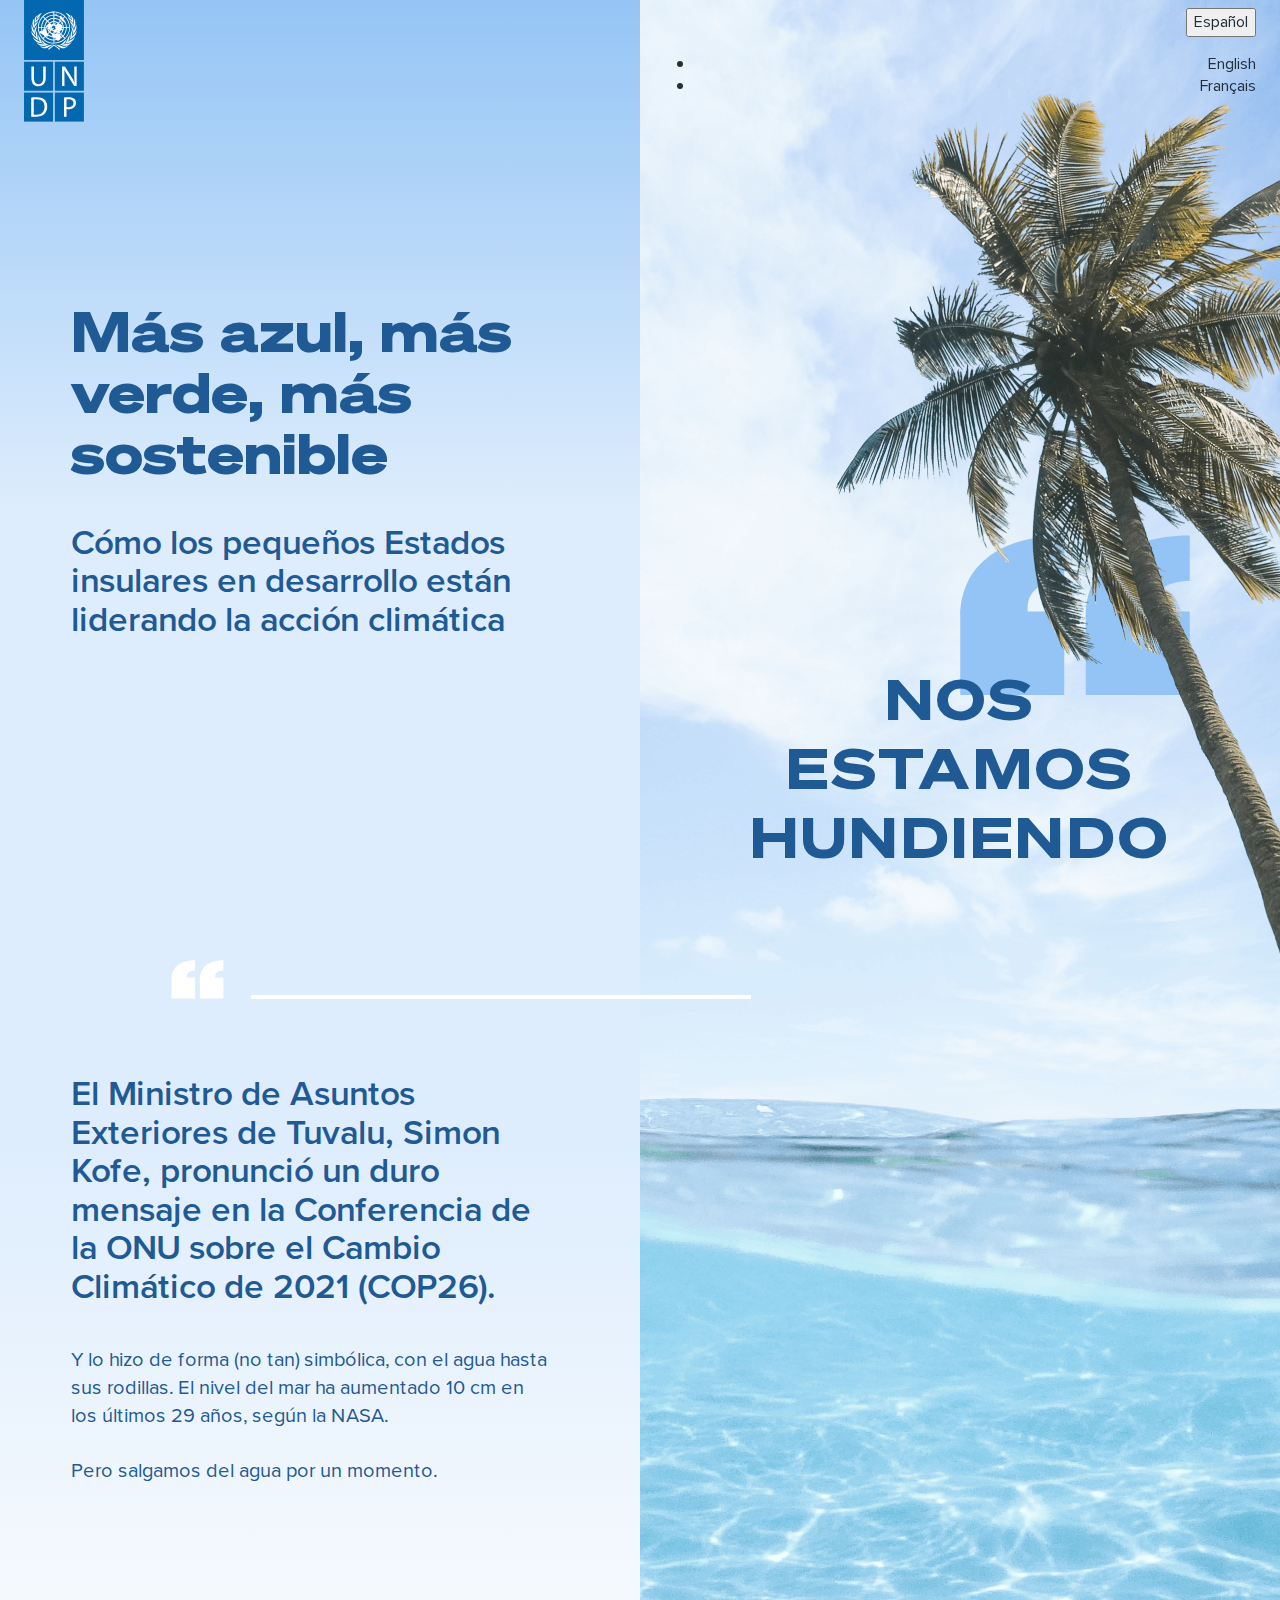
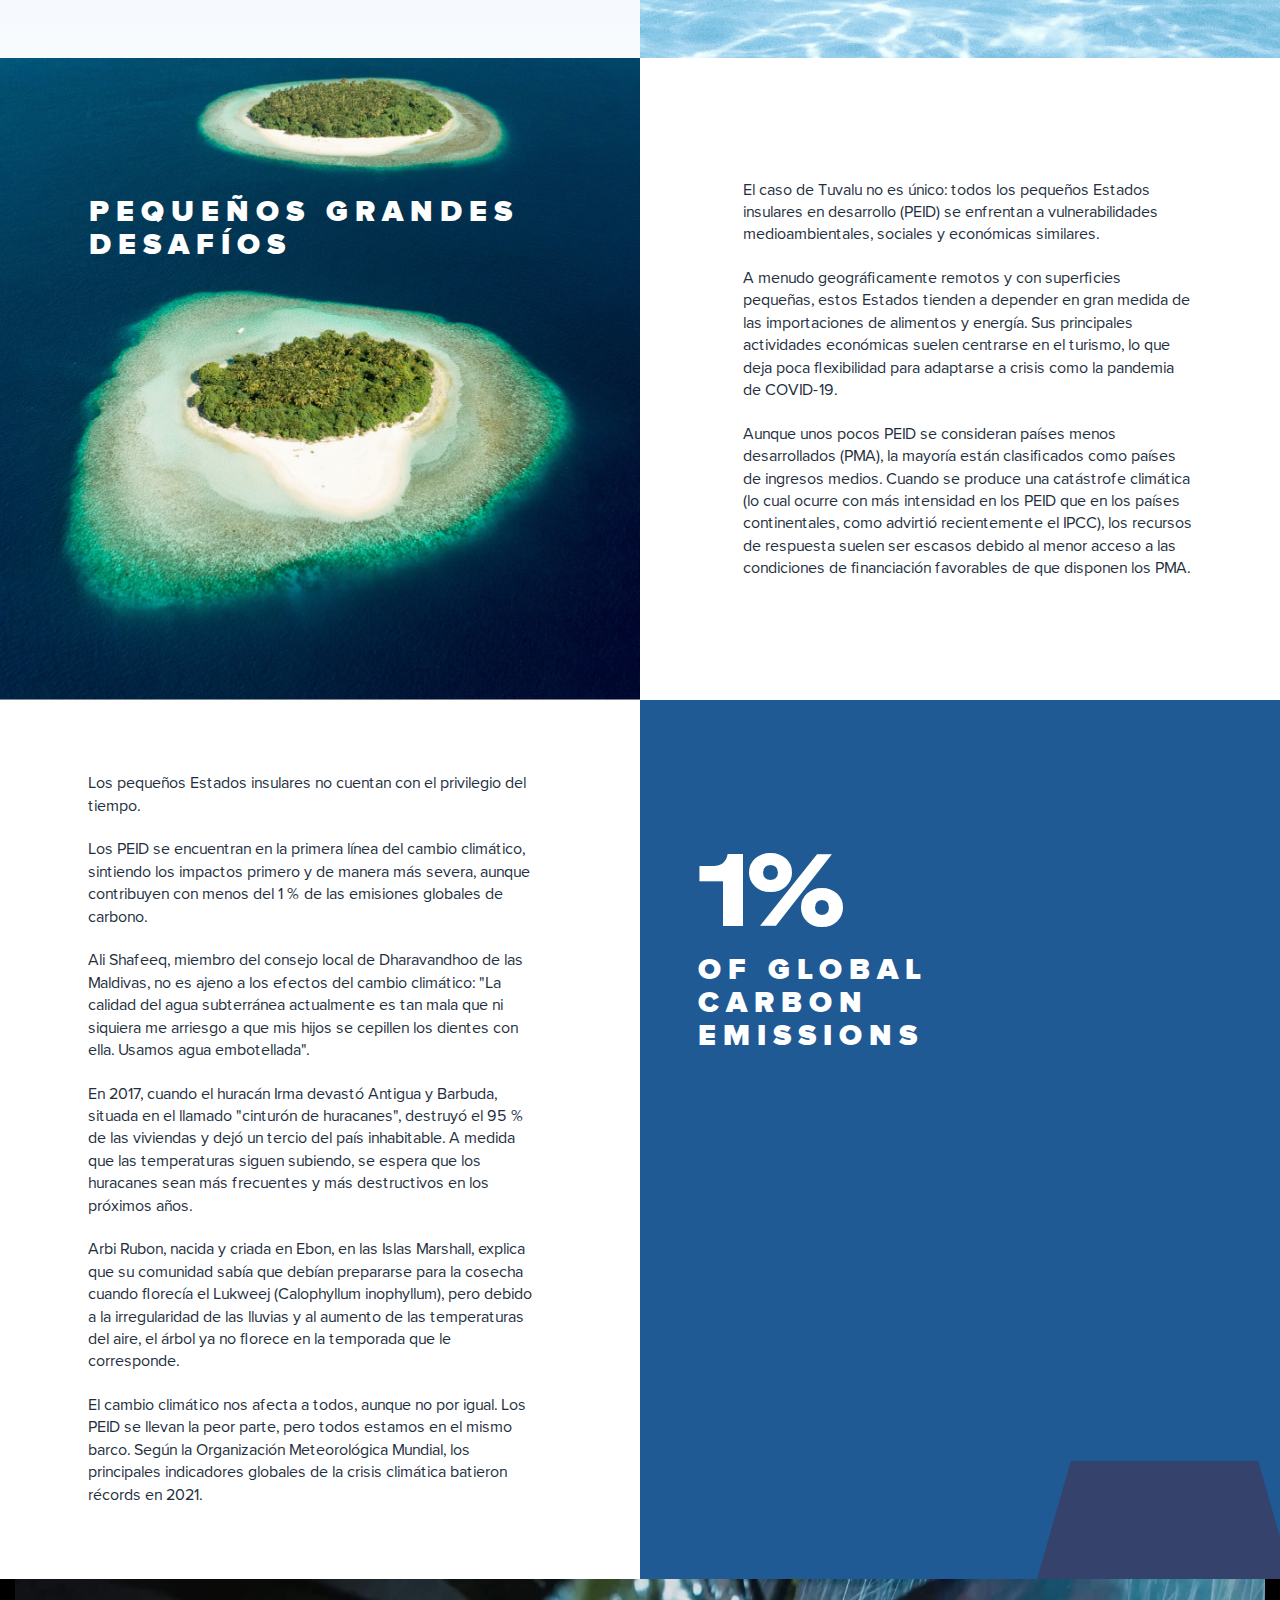
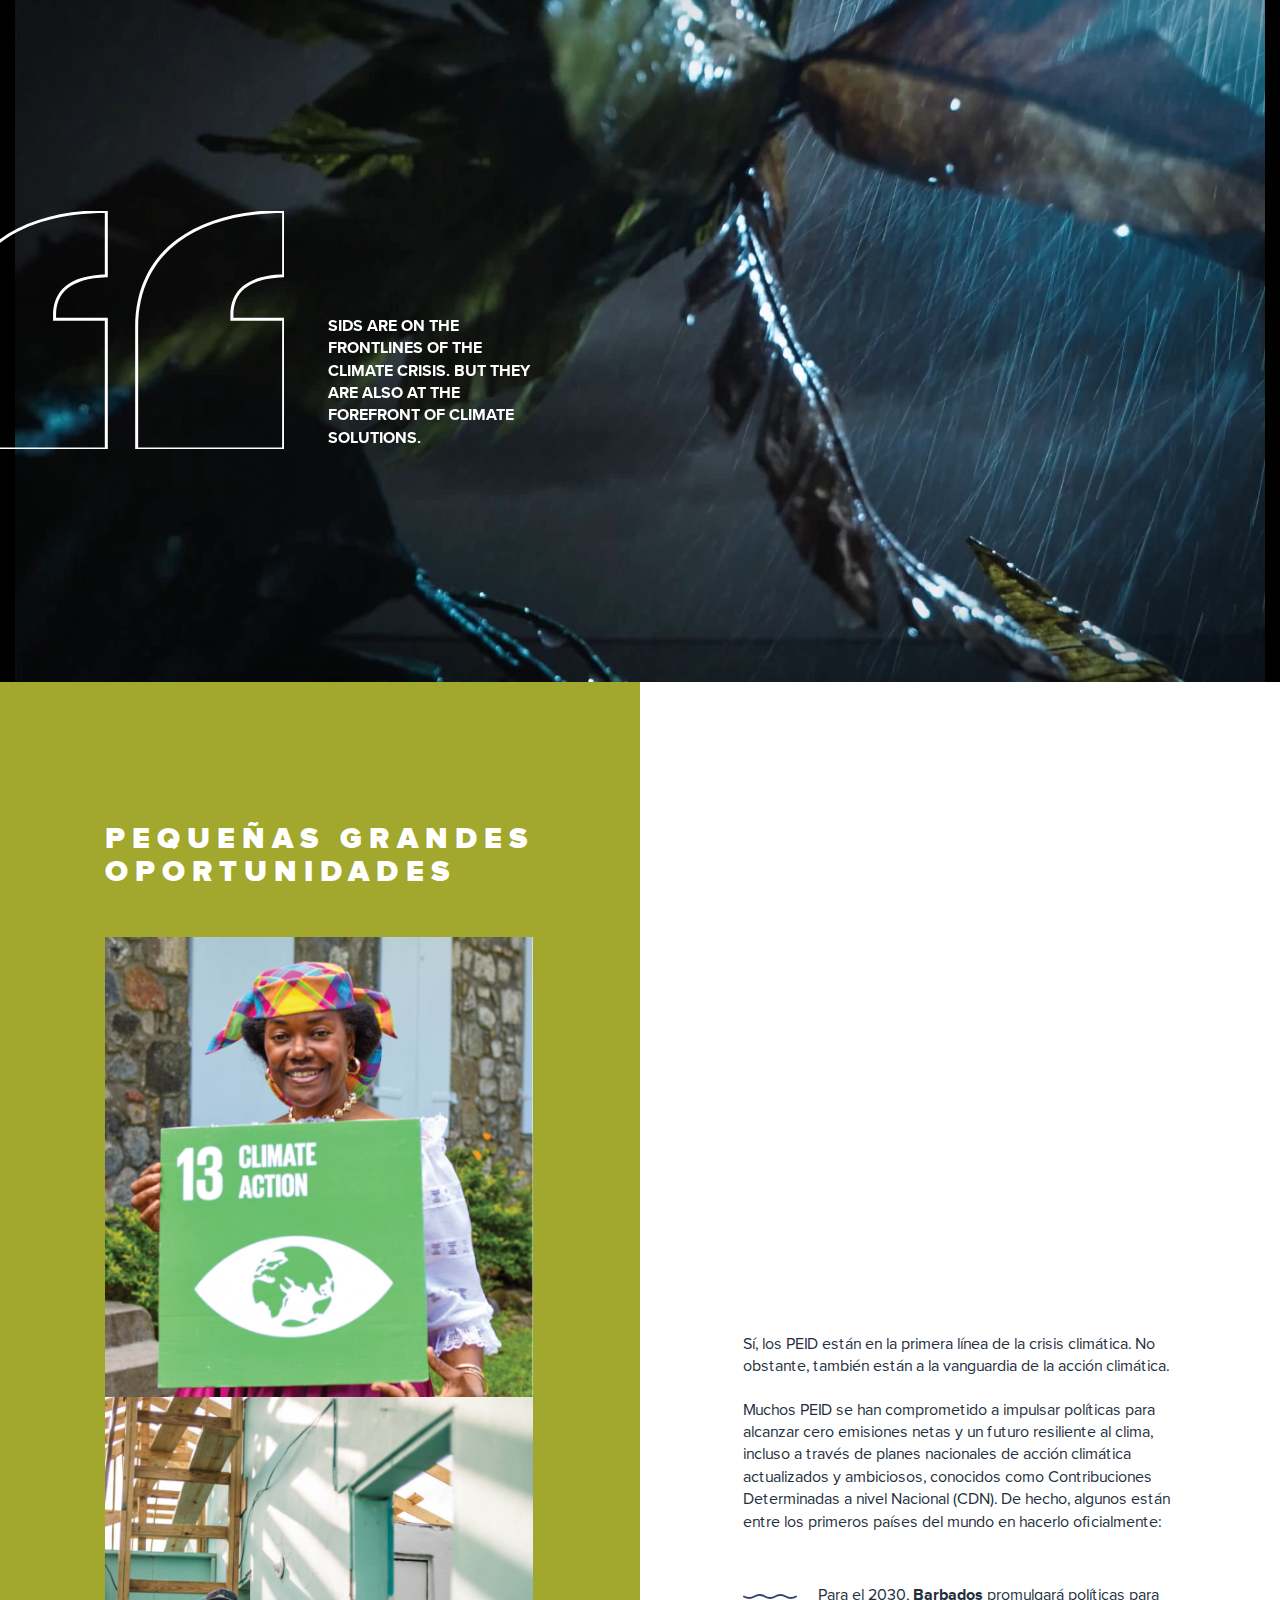
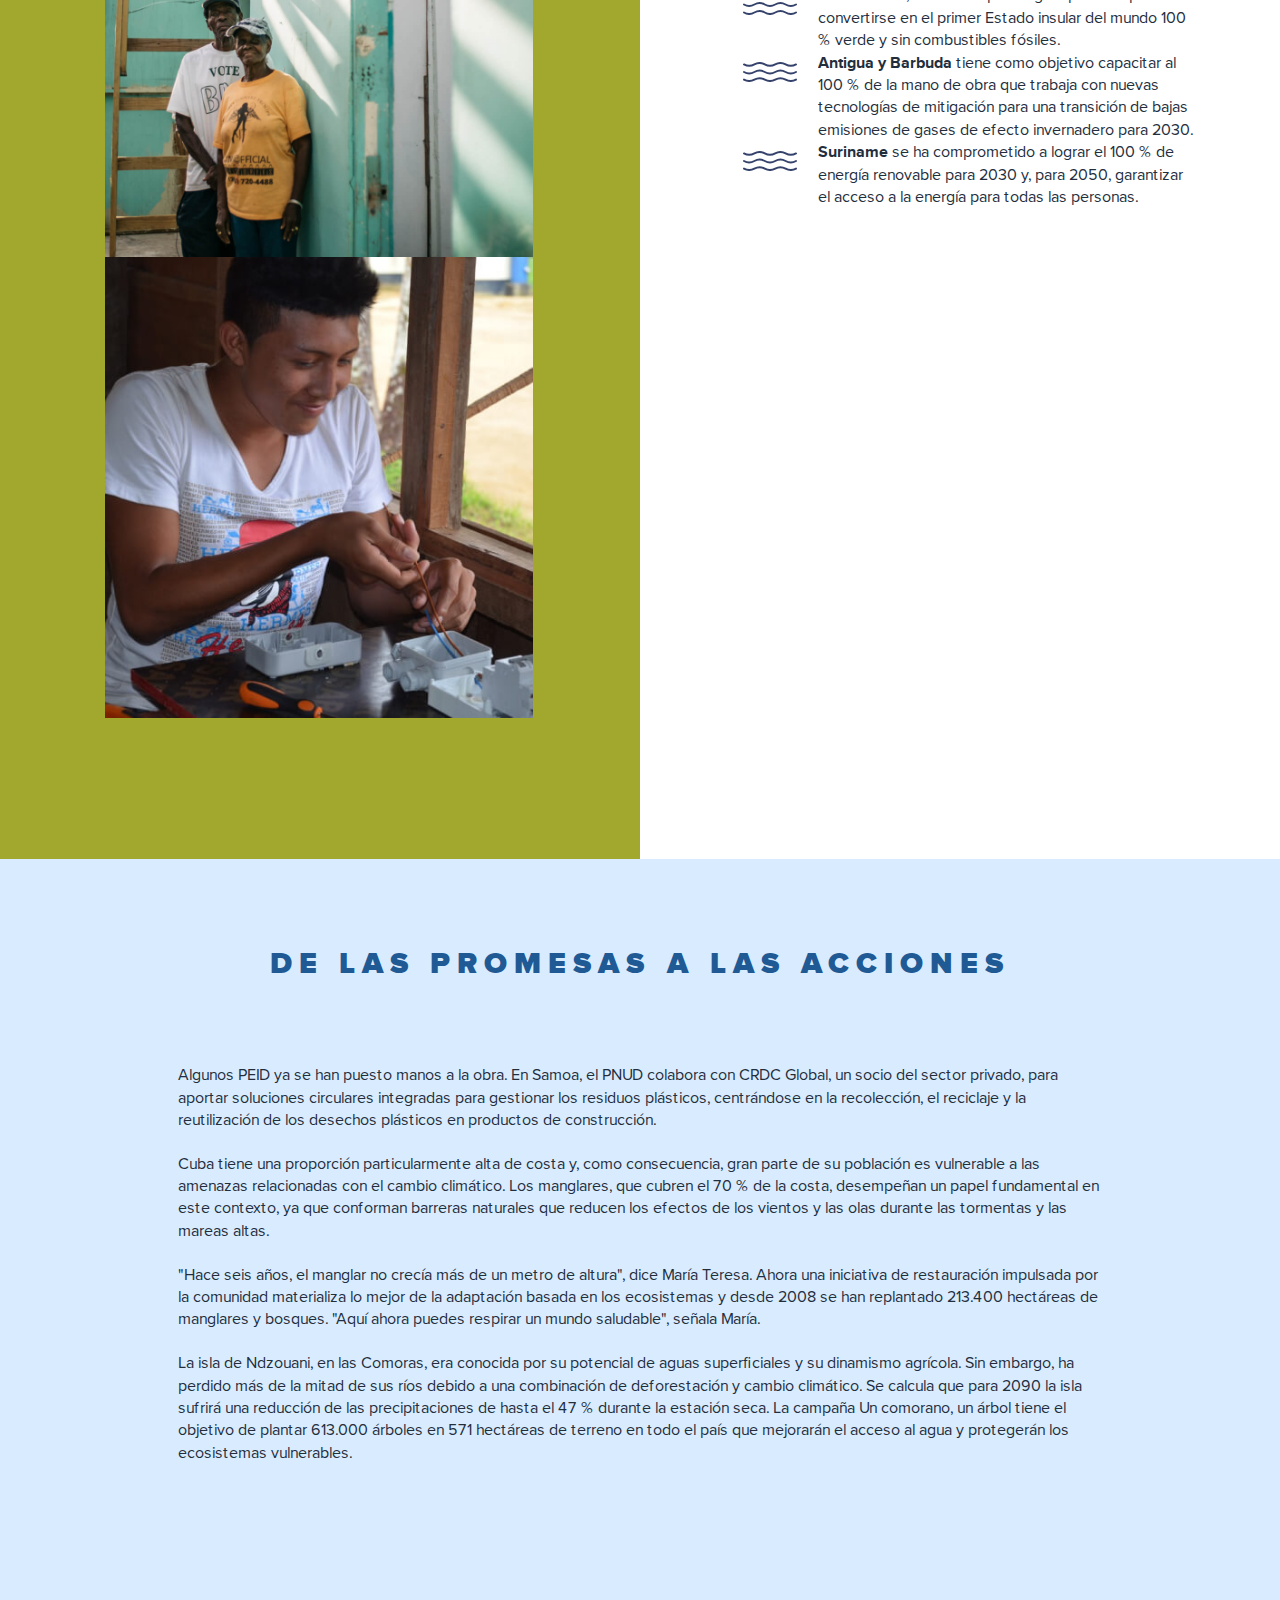
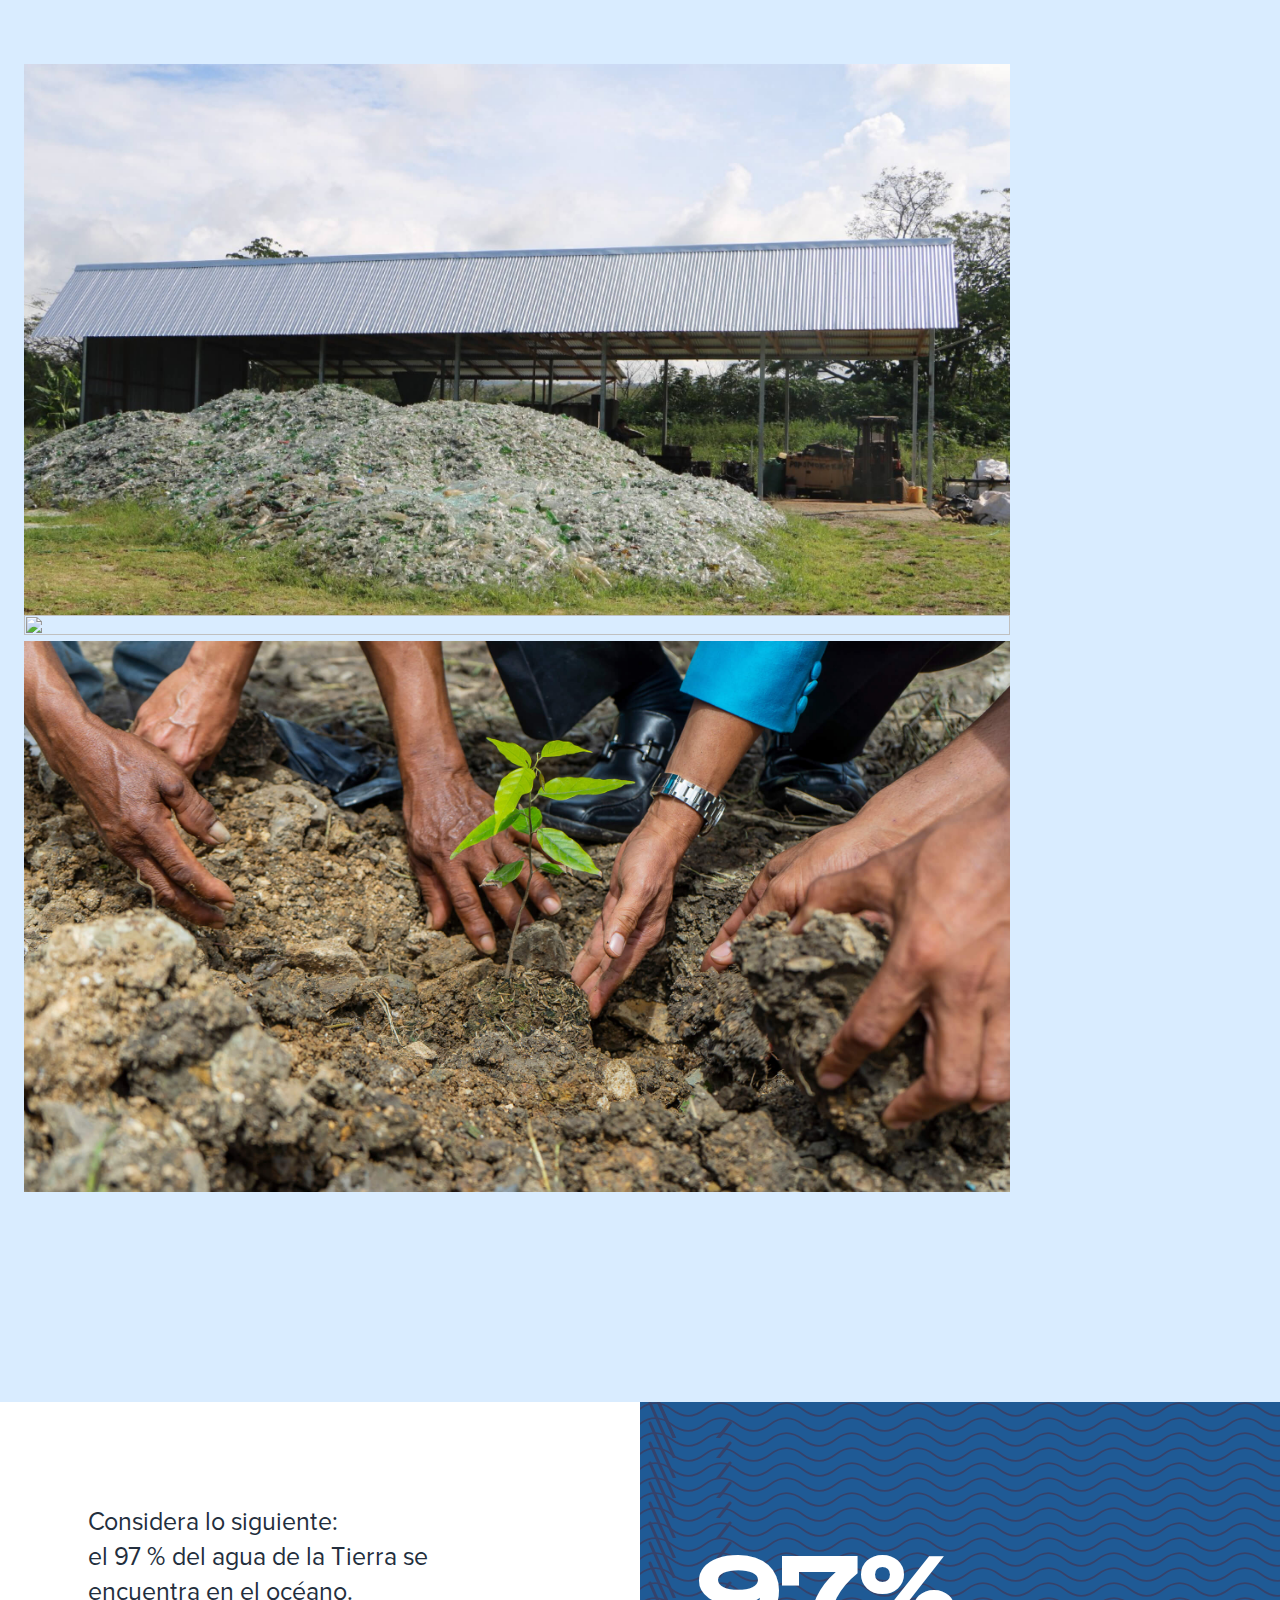
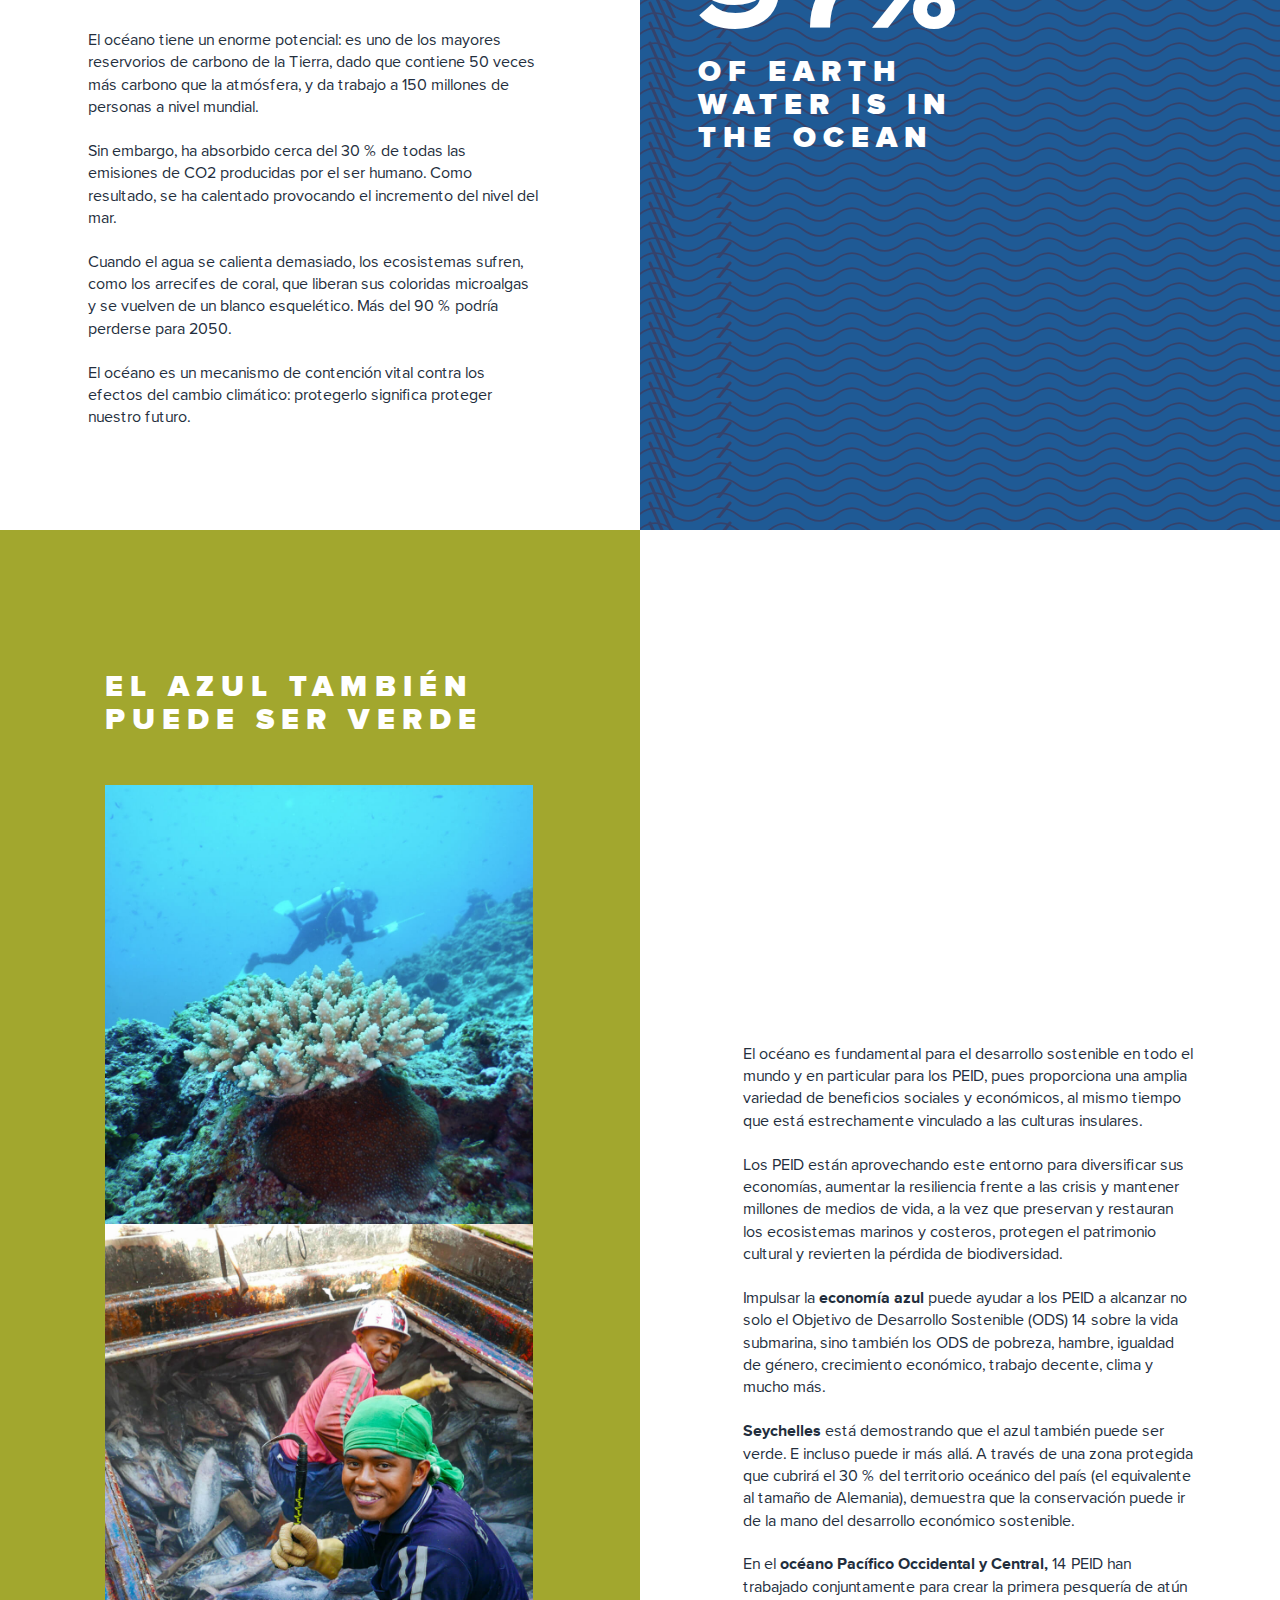
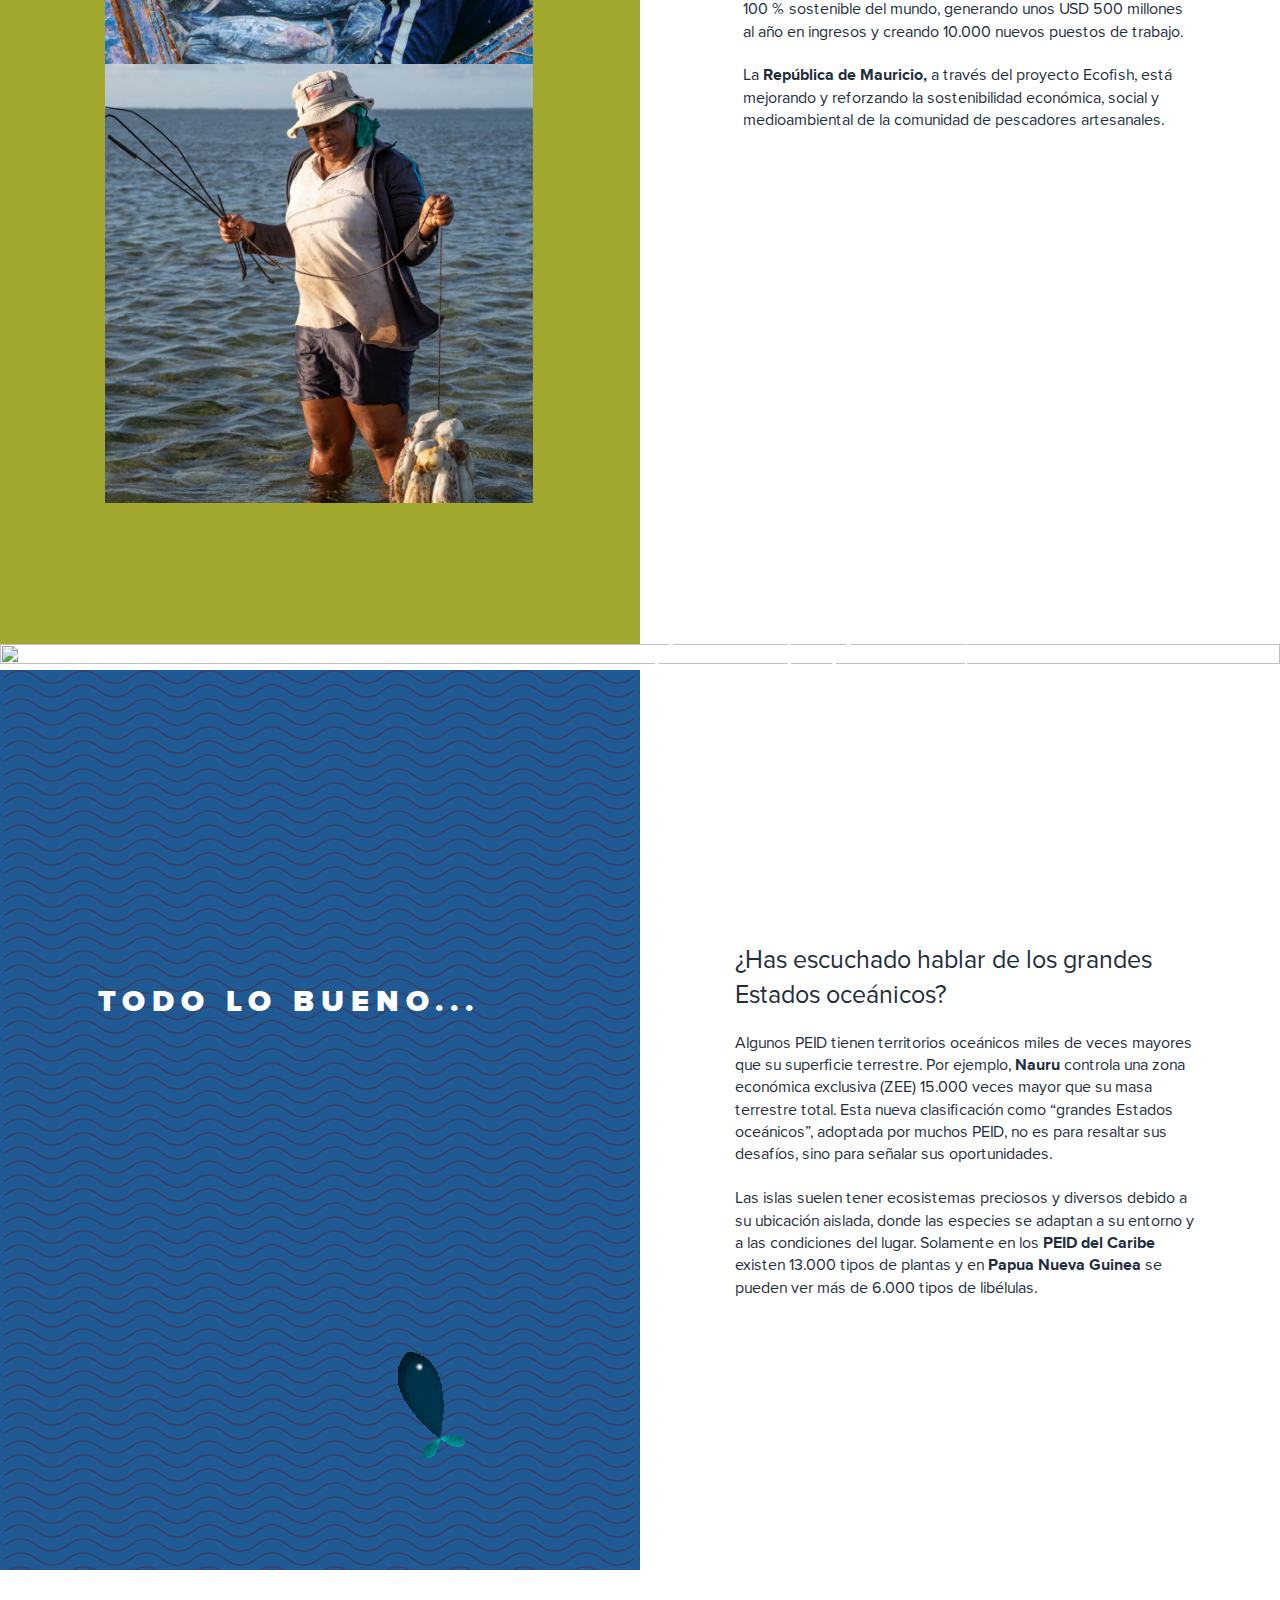
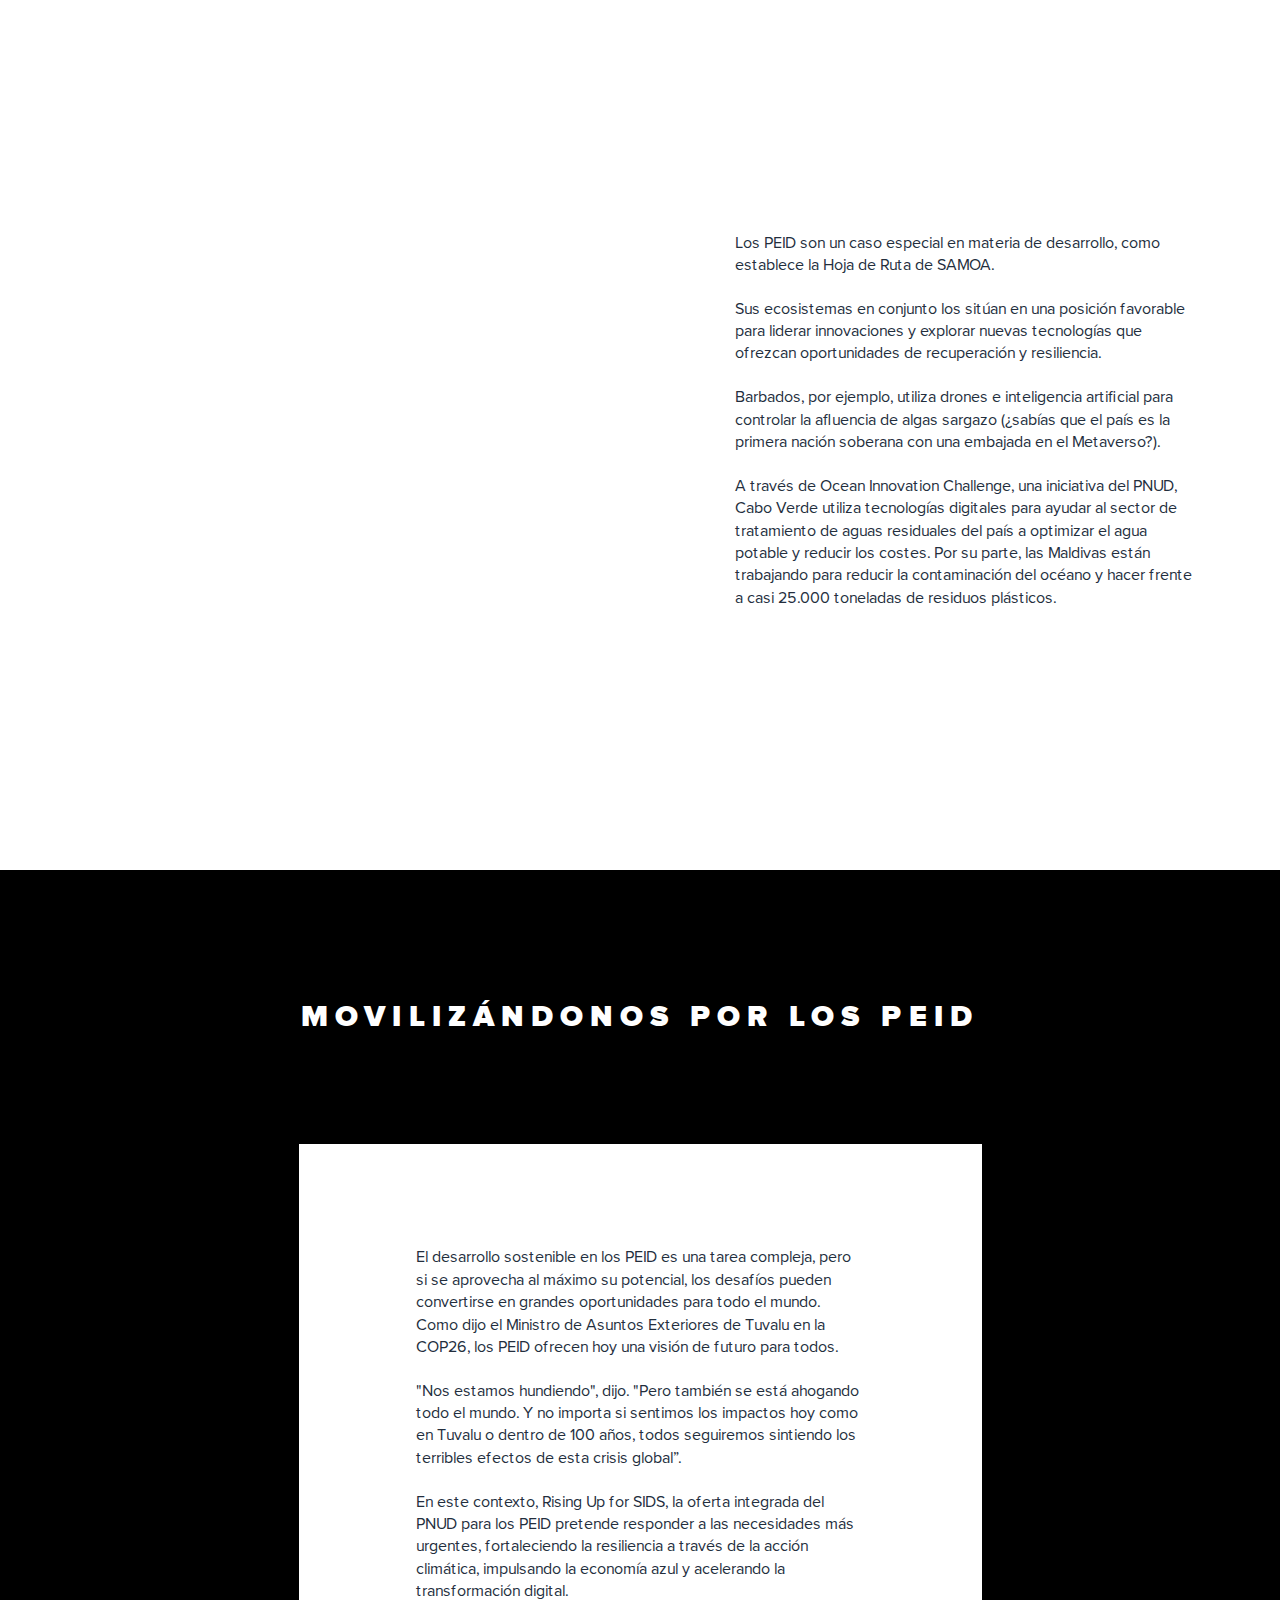
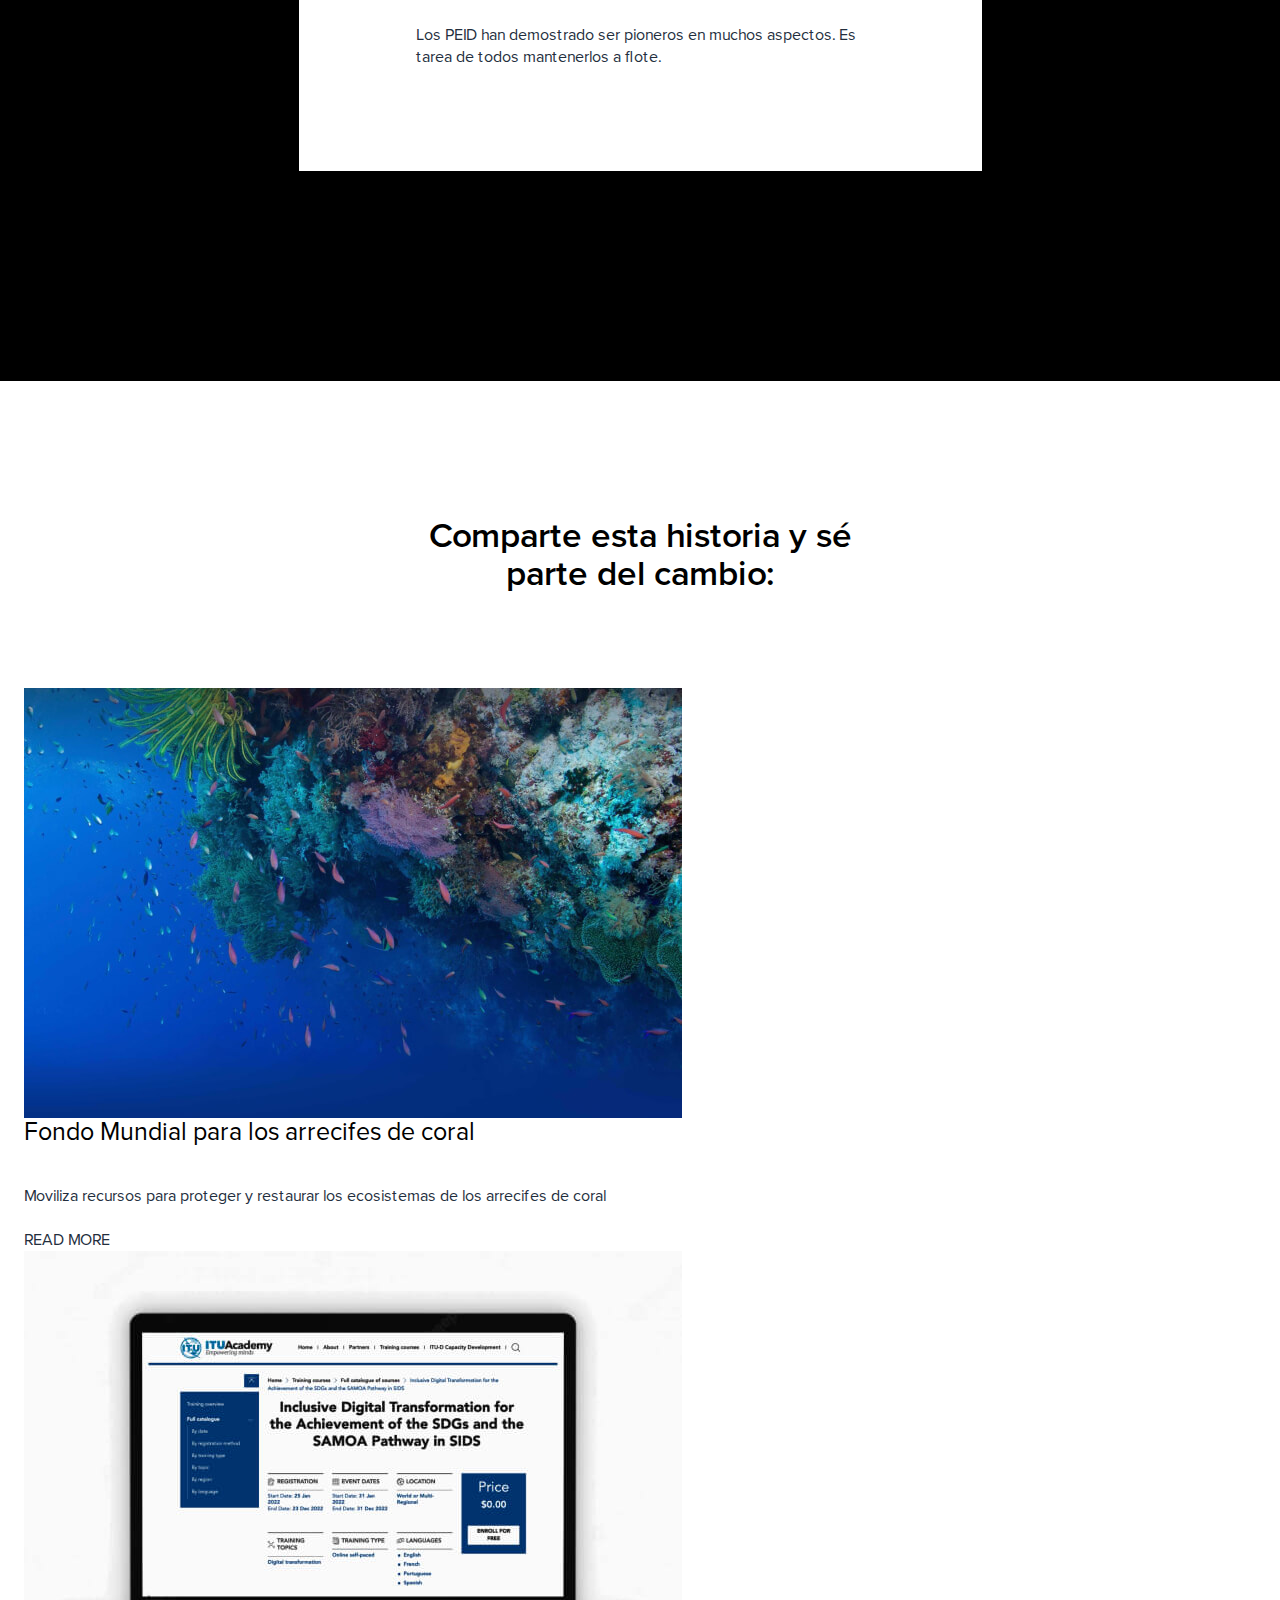
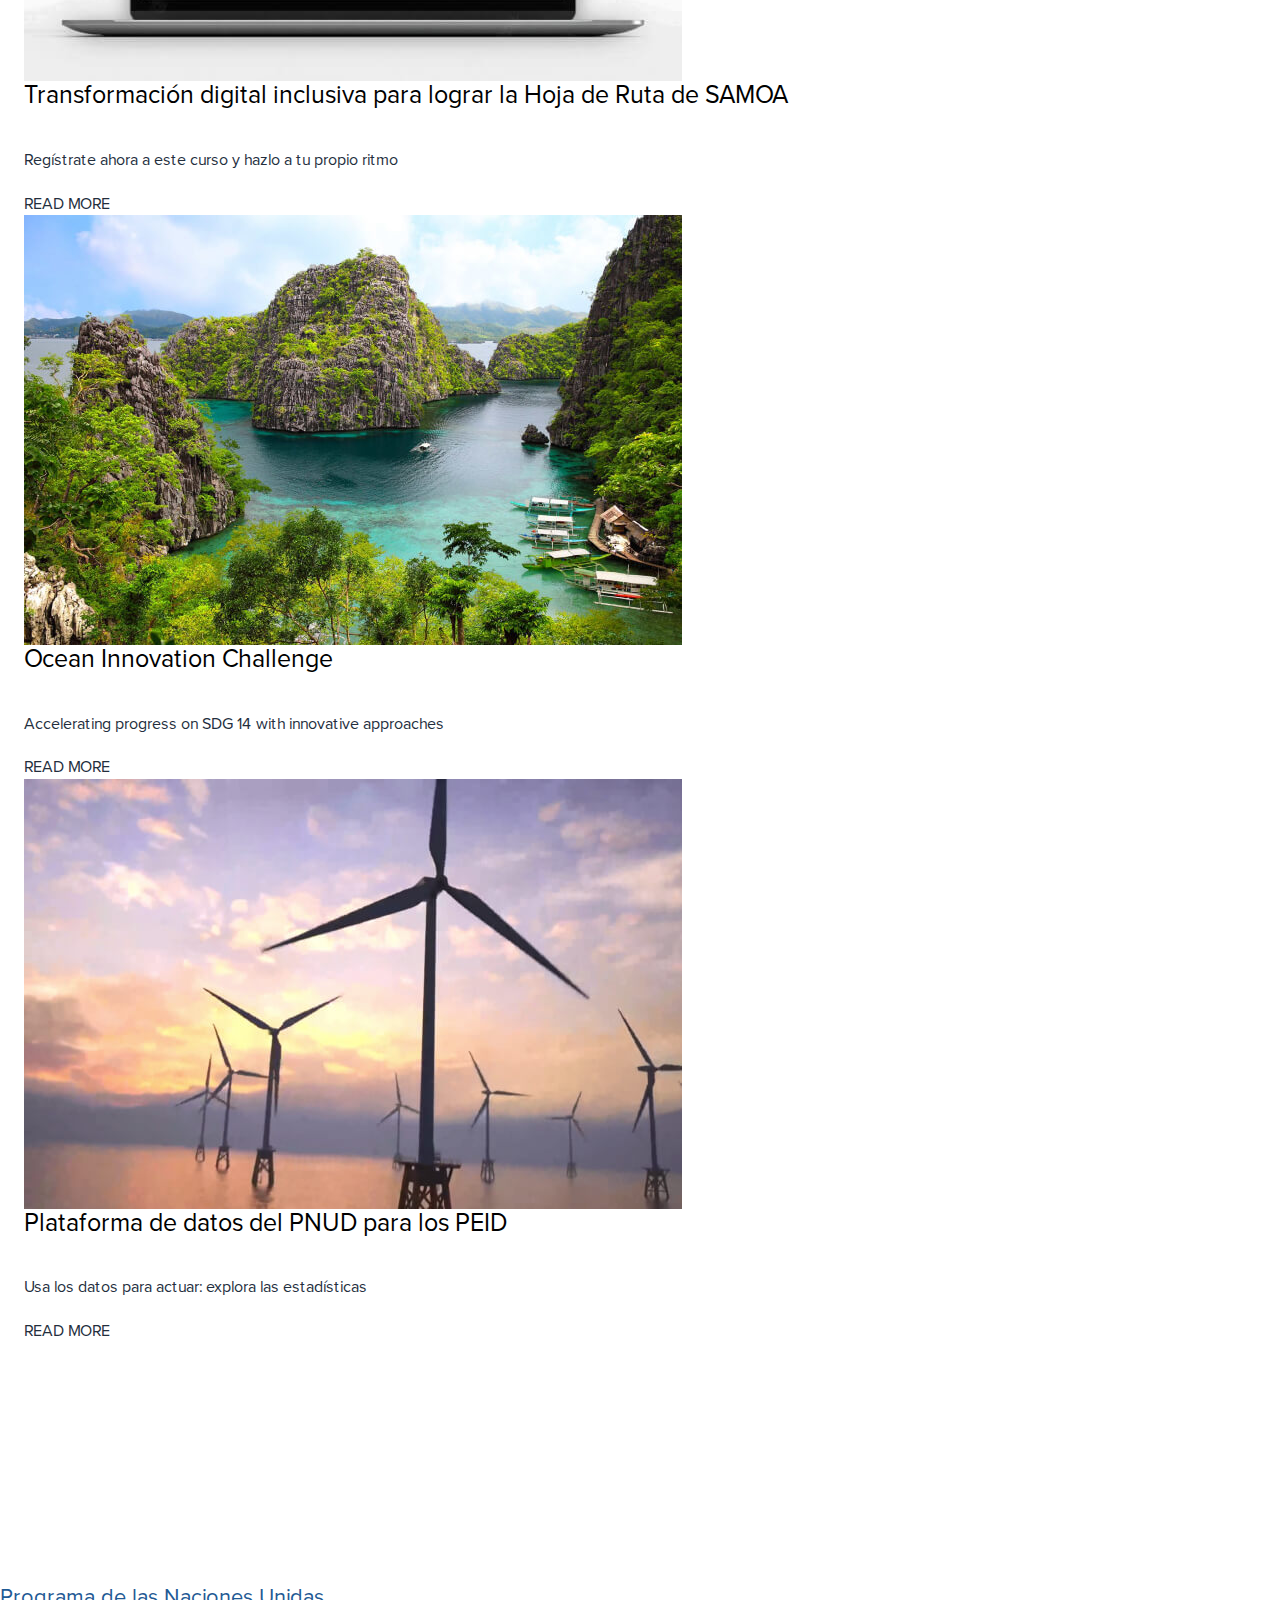
==== commit ff315589: "Add files via upload" ====
--- a/es/index.html
+++ b/es/index.html
@@ -95,10 +95,10 @@
                         <img src="../images/img2.png" alt="">
                     </div>
                     <div class="text-block es lax" 
-                       data-lax-translate-y="0 1, 4000 1100" 
-                       data-lax-translate-y--l="0 1, 4000 1000" 
-                       data-lax-translate-y--m="0 1, 2500 500" 
-                       data-lax-translate-y--xs="0 1, 2000 200">
+                       data-lax-translate-y="0 1, 2000 1100" 
+                       data-lax-translate-y--l="0 1, 2000 1500" 
+                       data-lax-translate-y--m="0 1, 2500 1000" 
+                       data-lax-translate-y--xs="0 1, 2500 1000">
                         <span>
                             Nos <br>estamos<br> hundiendo
                         </span>
--- a/css/main.css
+++ b/css/main.css
@@ -2668,7 +2668,7 @@
   color: #fff;
   text-transform: uppercase;
   position: absolute;
-  top: 50%;
+  top: 37%;
   left: 50%;
   transform: translate(-50%, -50%);
   transition: all linear 0.3s;
@@ -2975,7 +2975,7 @@
 }
 .hero .text-block {
   position: absolute;
-  top: 44%;
+  top: 40%;
   right: auto;
   bottom: auto;
   left: 50%;
@@ -2995,7 +2995,7 @@
     font-size: 5.875rem;
     line-height: 5.875rem;
     position: absolute;
-    top: 50%;
+    top: 40%;
     right: auto;
     bottom: auto;
     left: 50%;
@@ -3159,7 +3159,7 @@
 }
 
 .carbon-details-inner {
-  background: #1F5A95;
+  background: #1F5A95 url(../images/bg-wave.svg) repeat 0 0/contain;
   min-height: 728px;
   overflow: hidden;
   color: #fff;
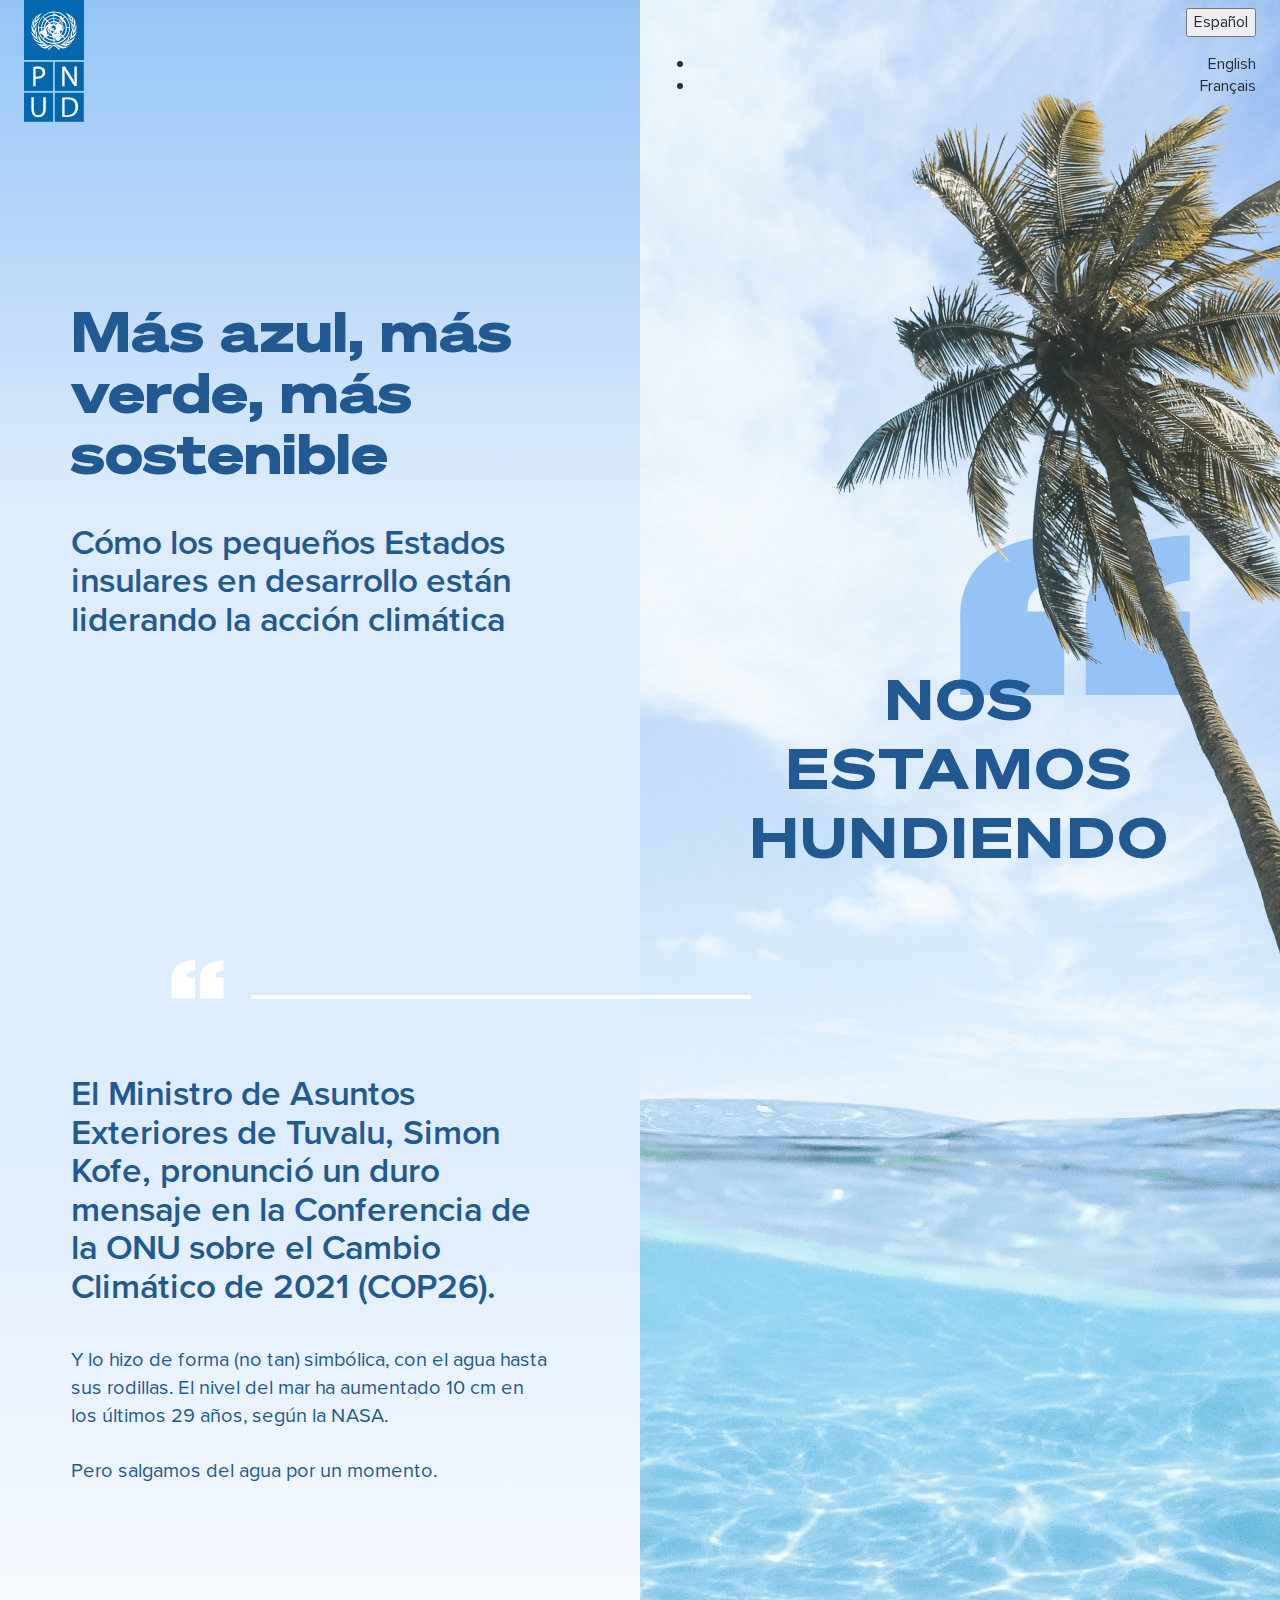
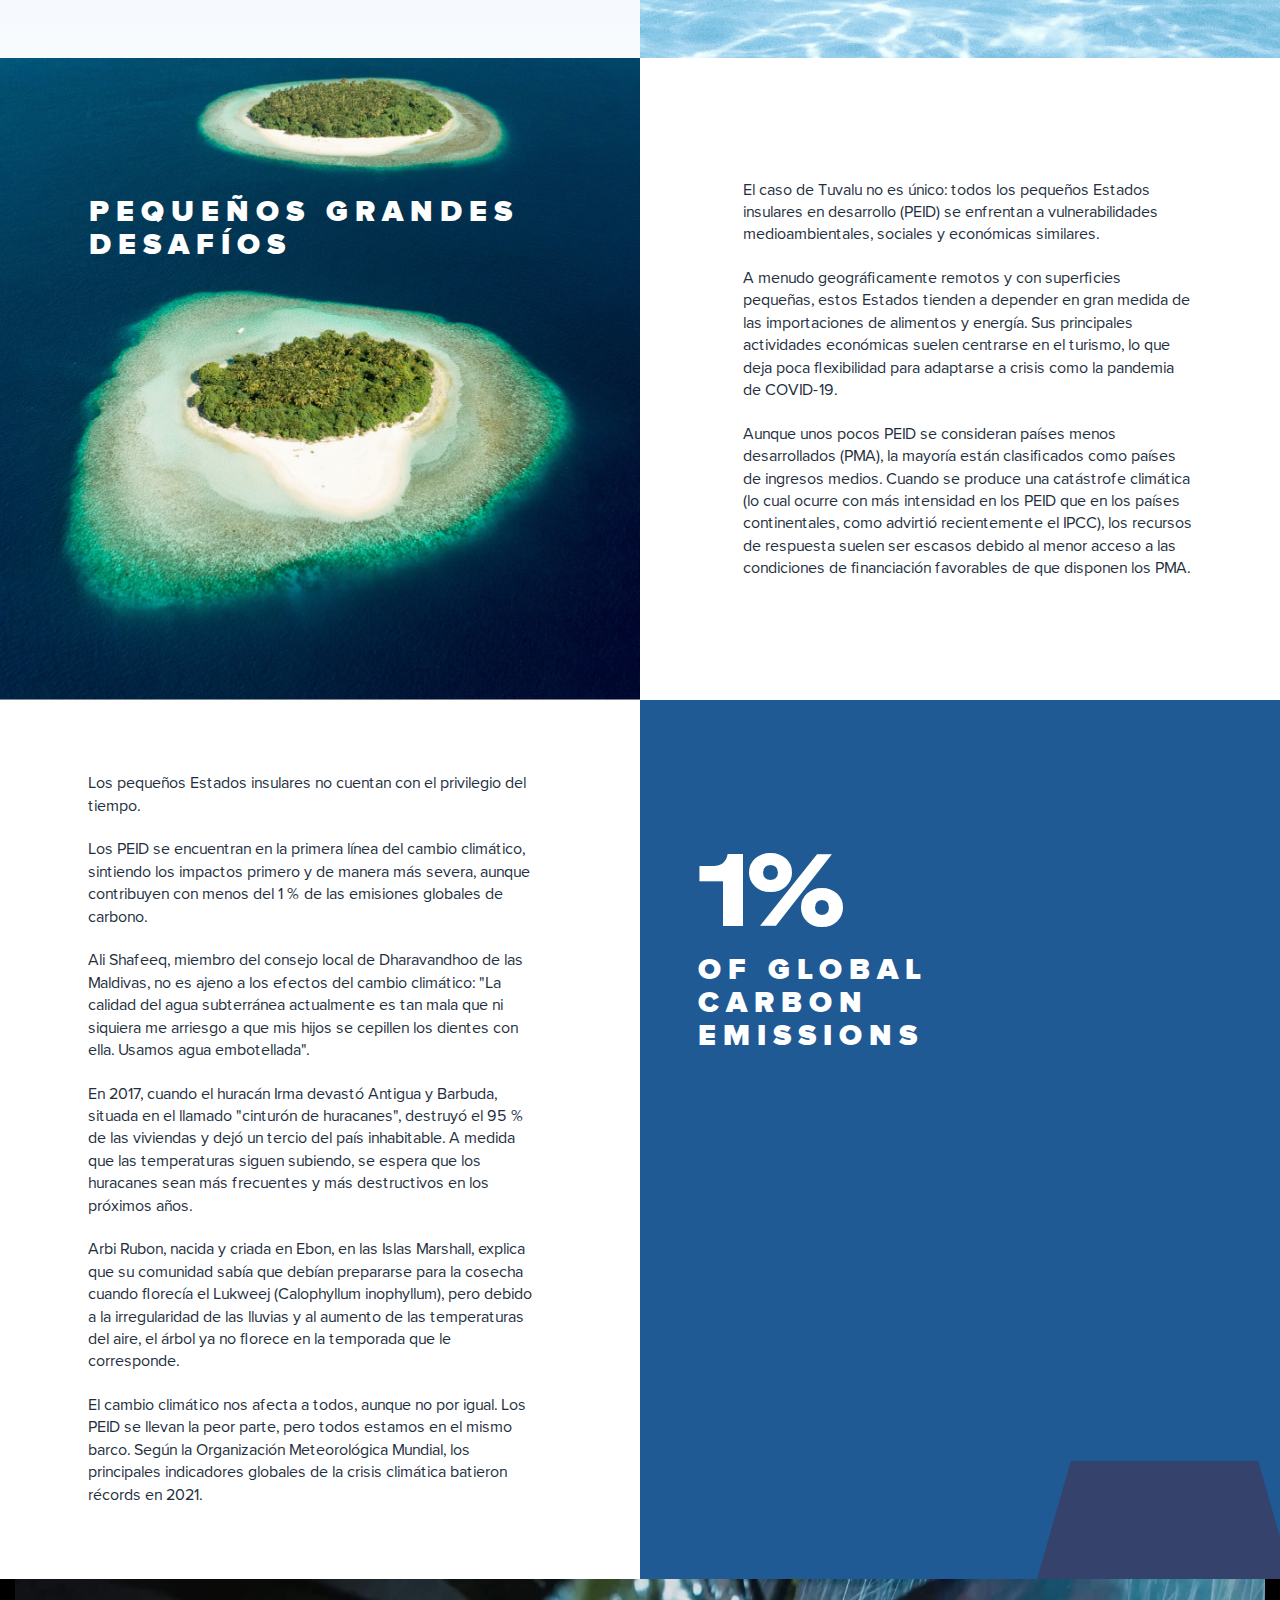
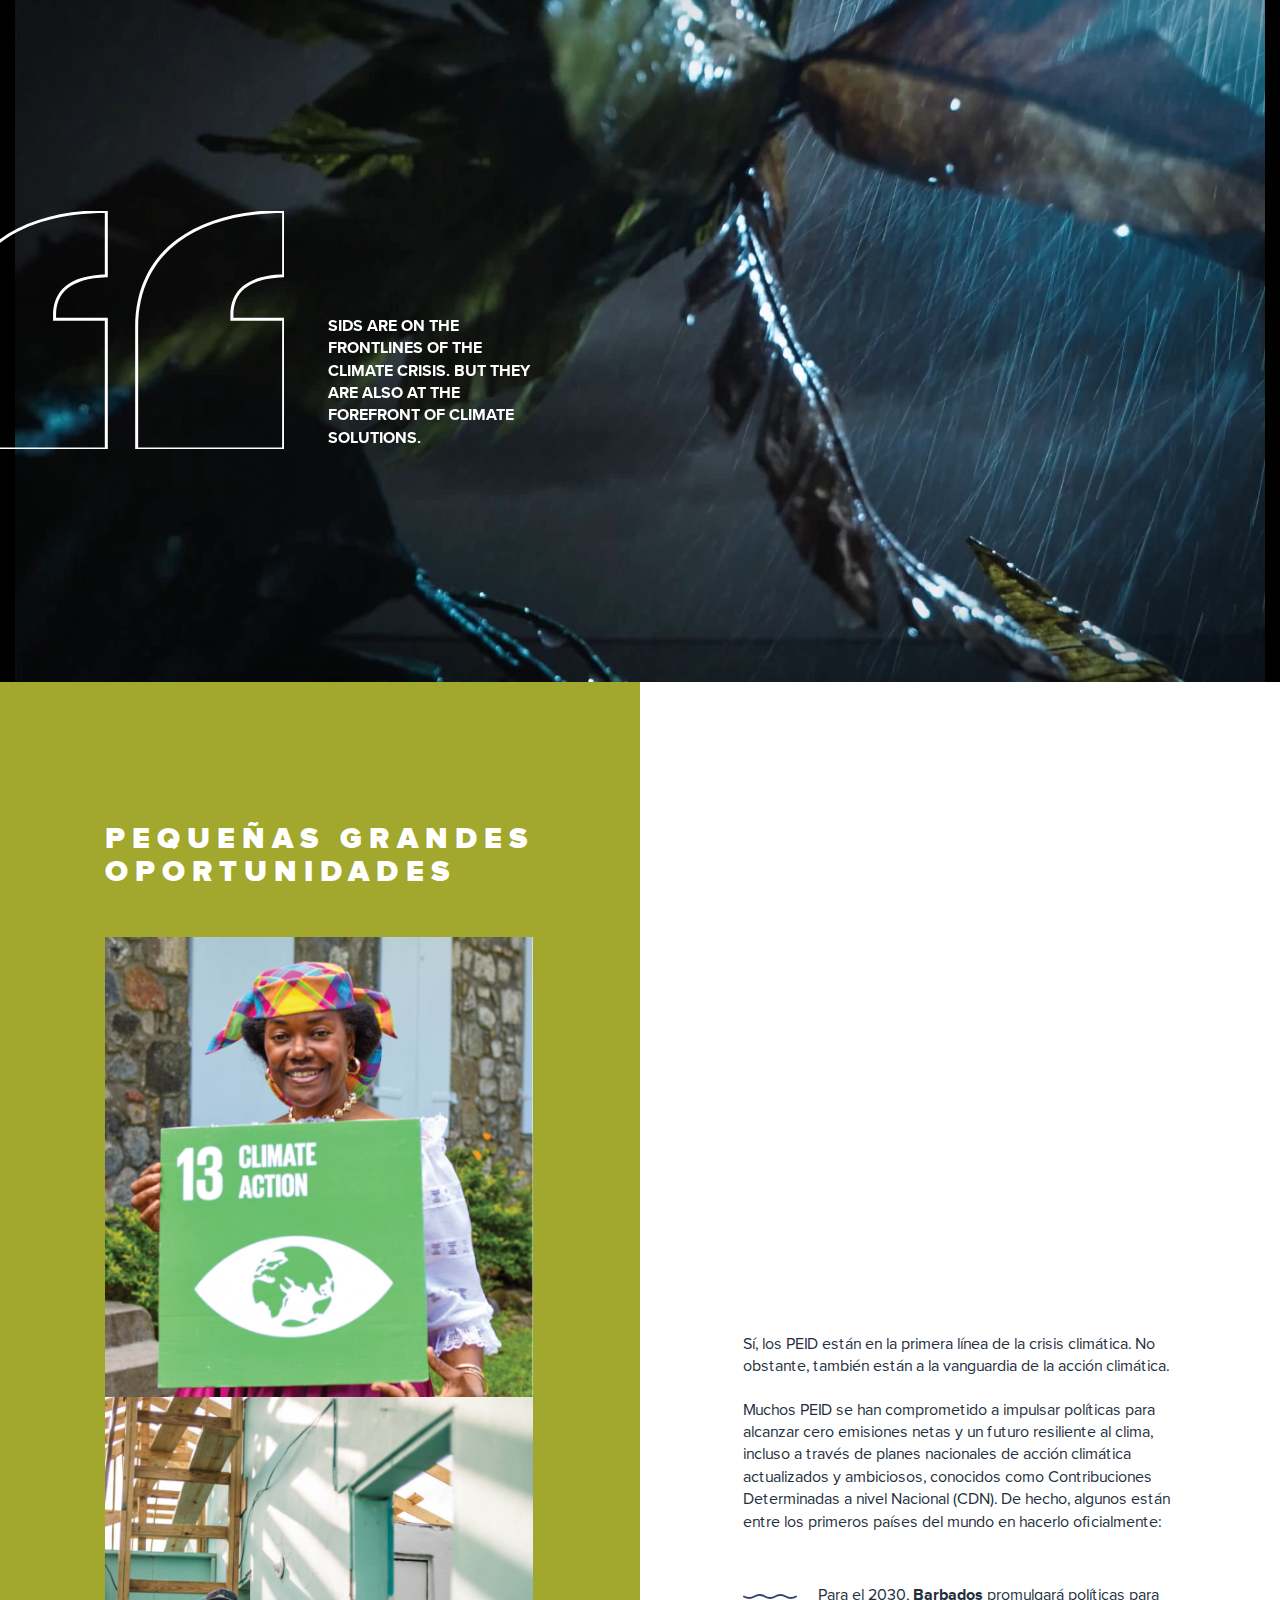
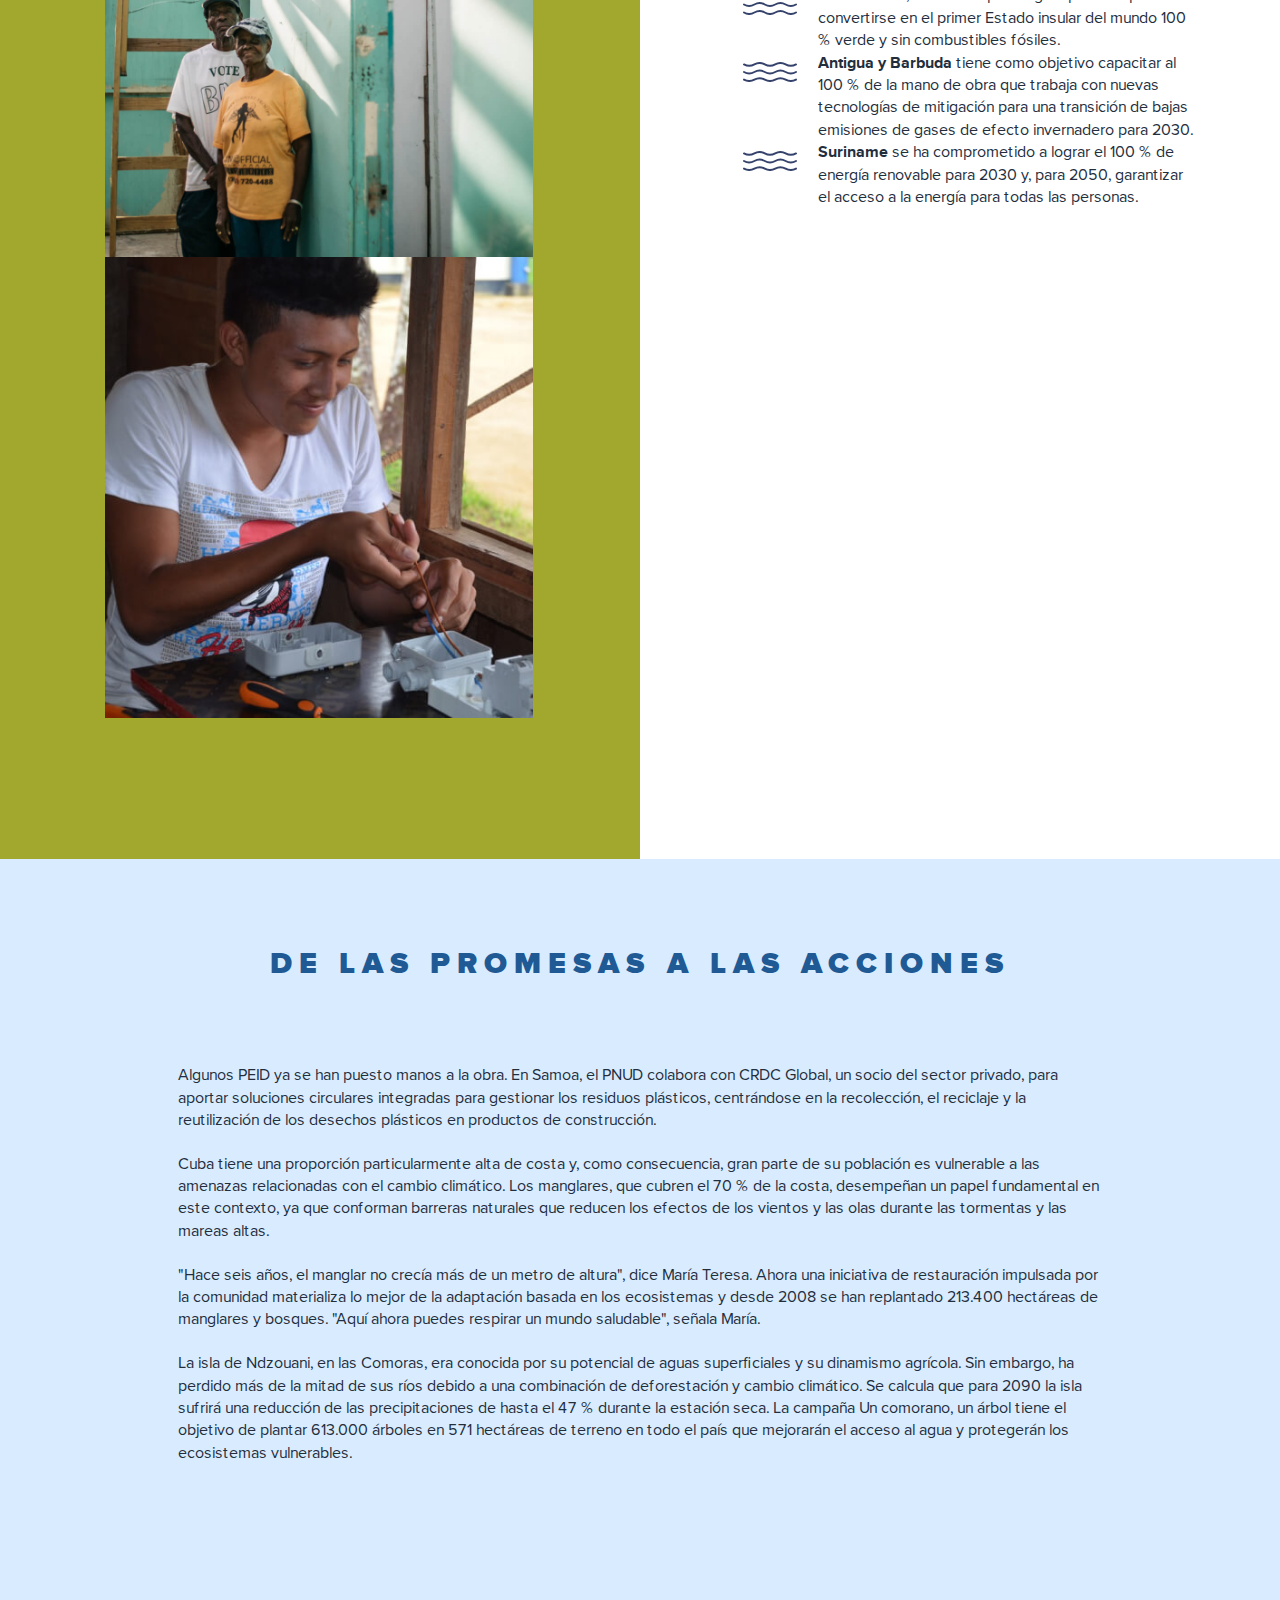
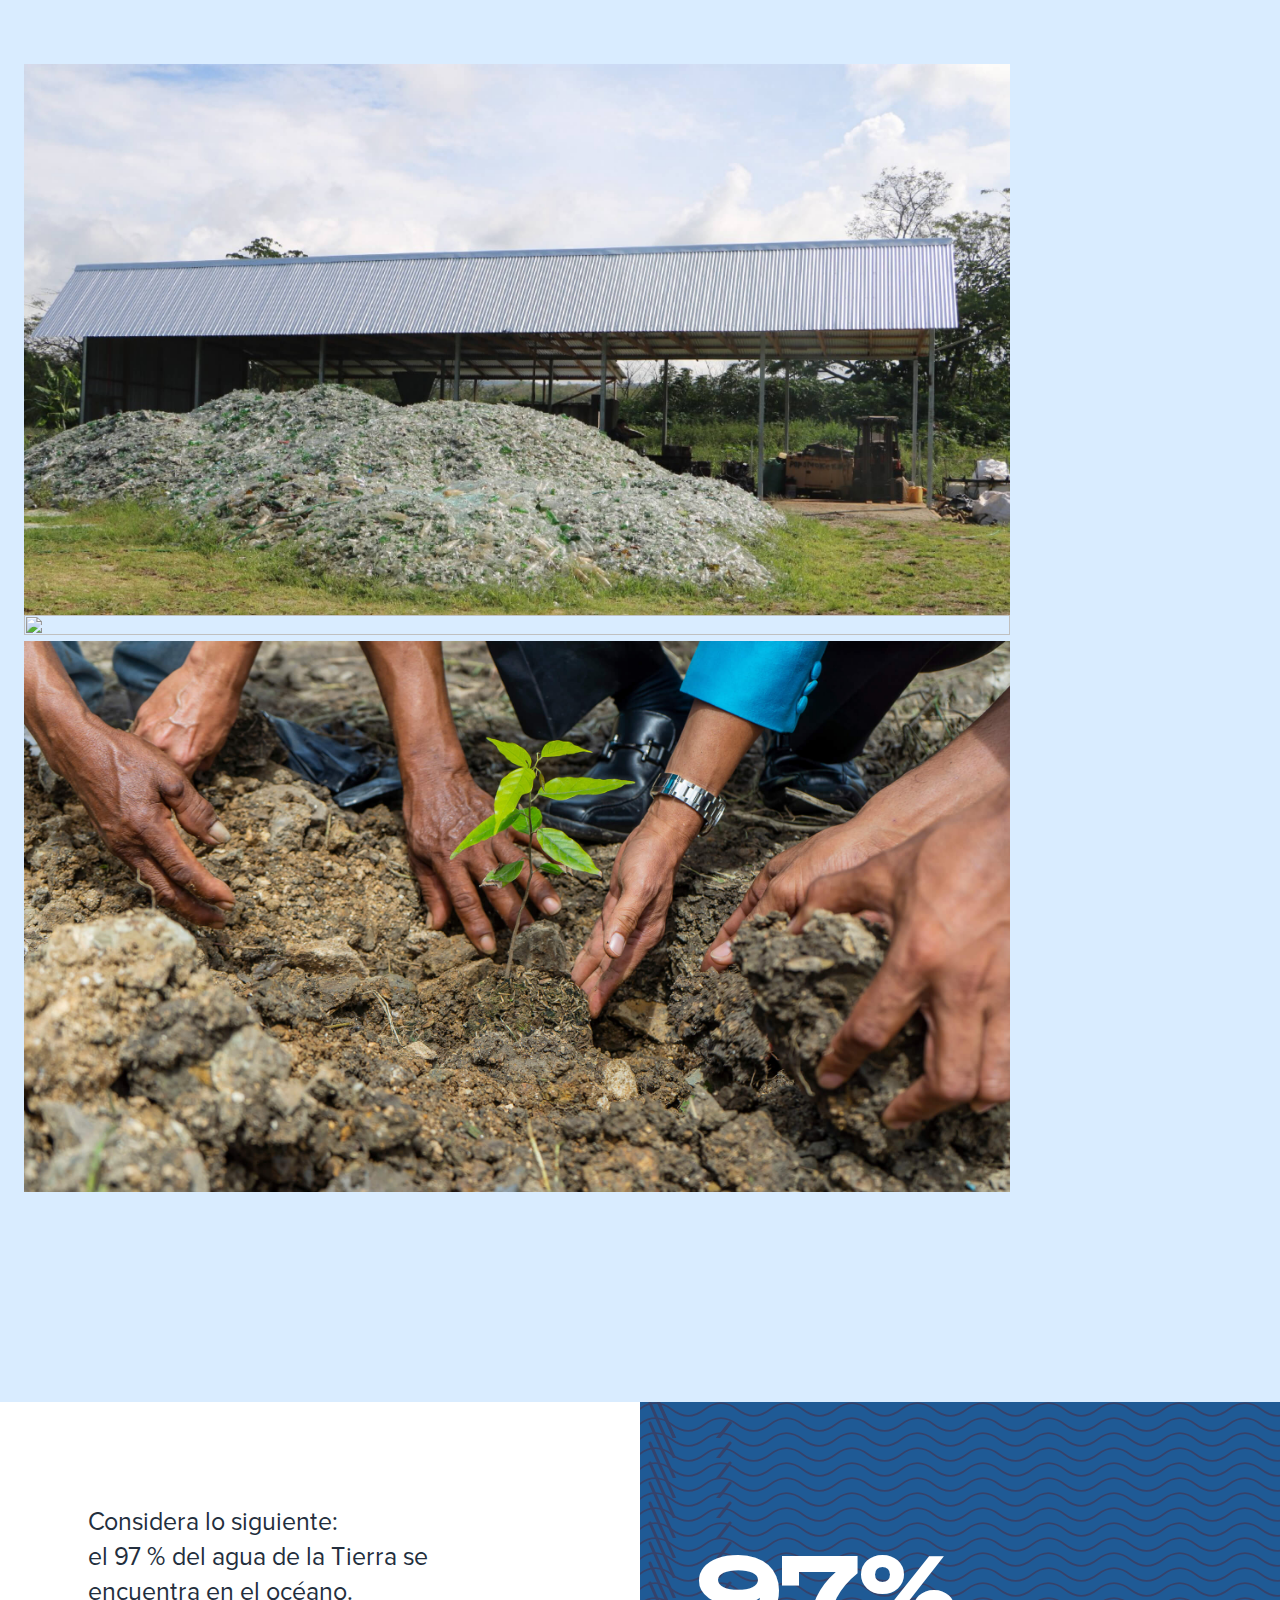
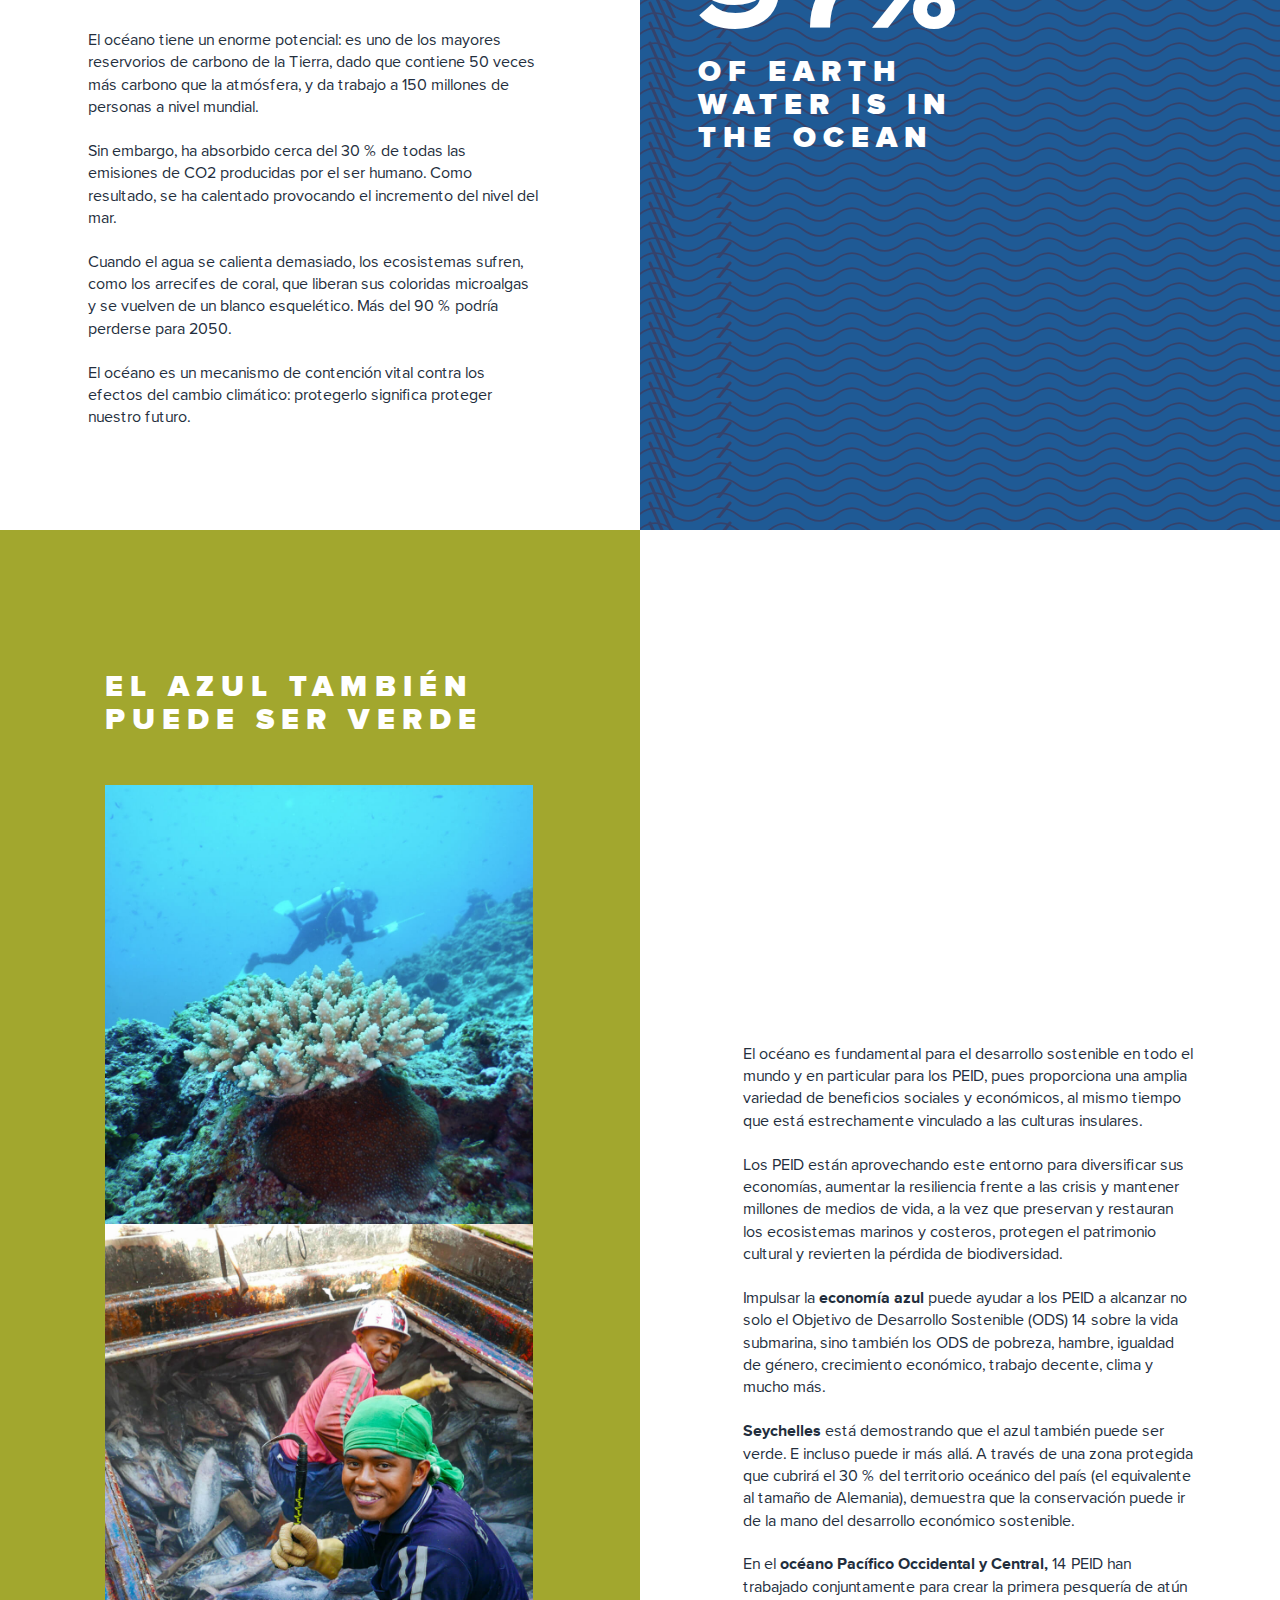
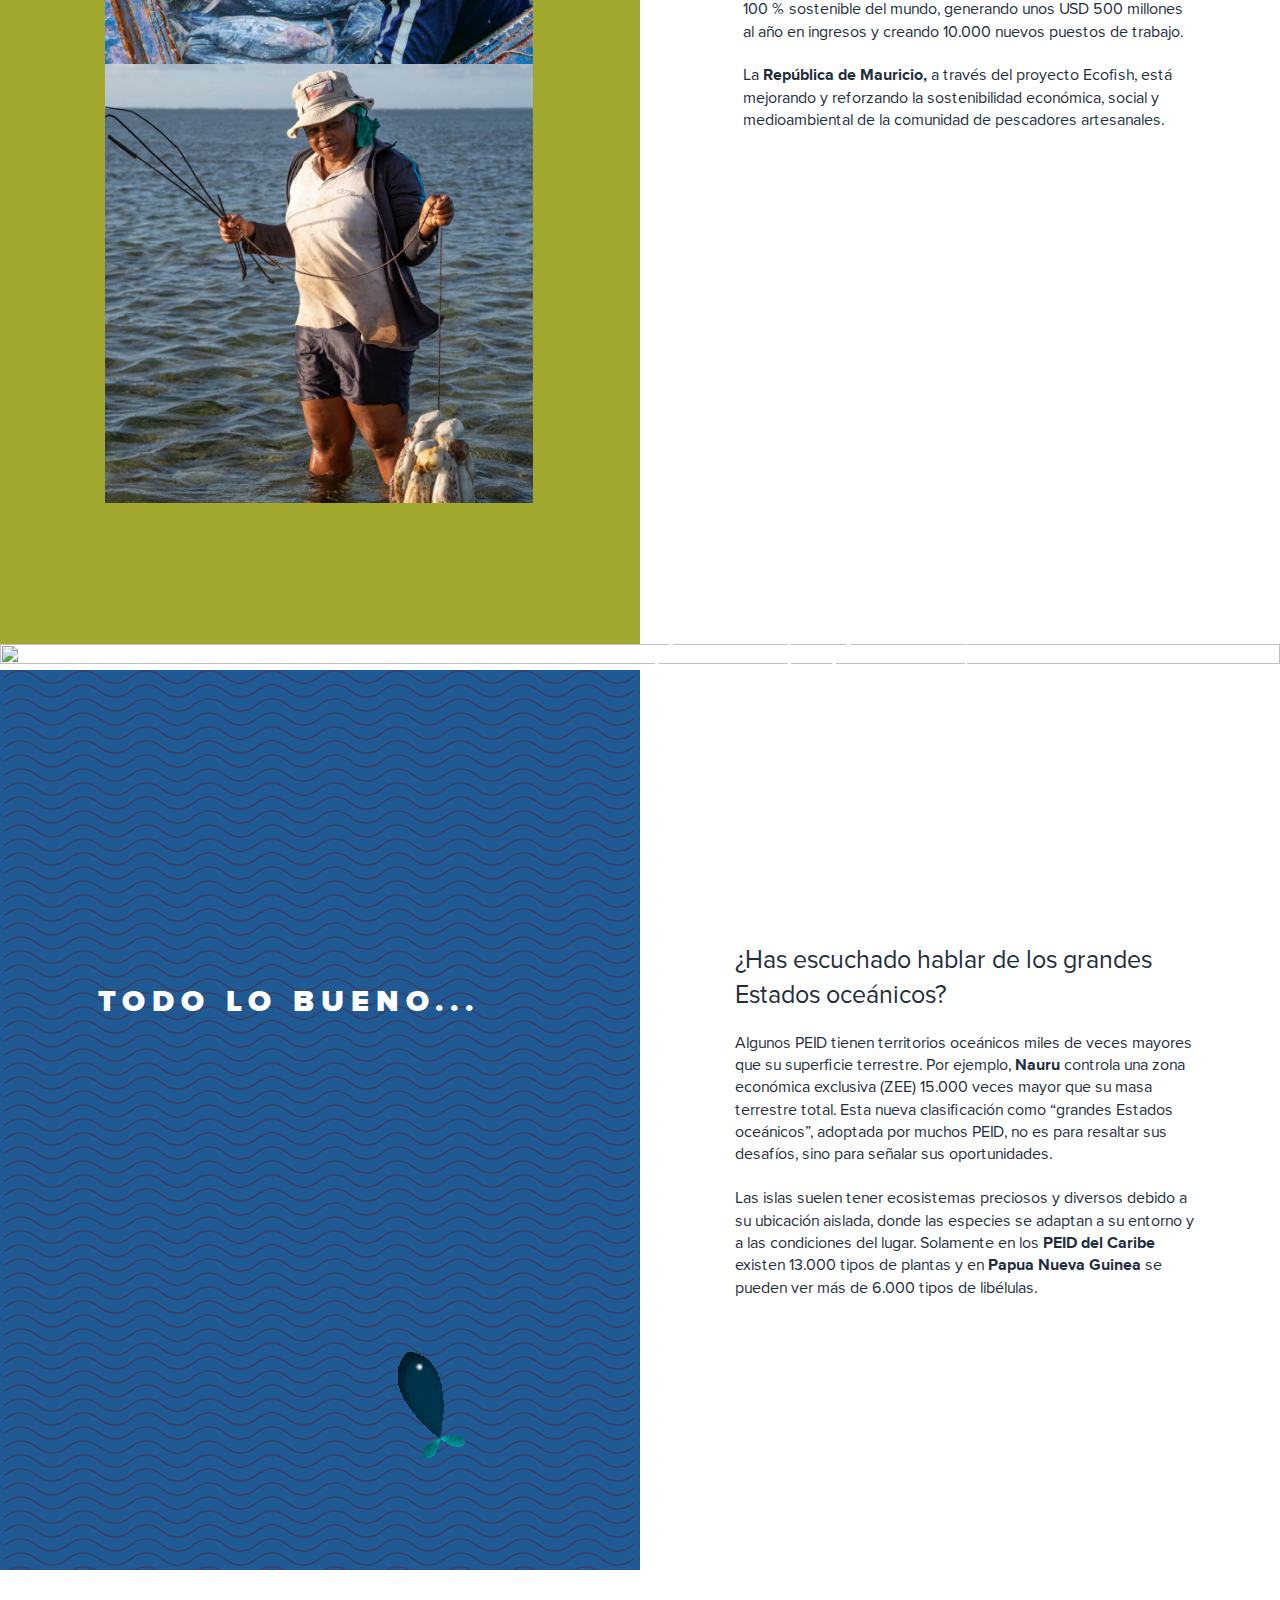
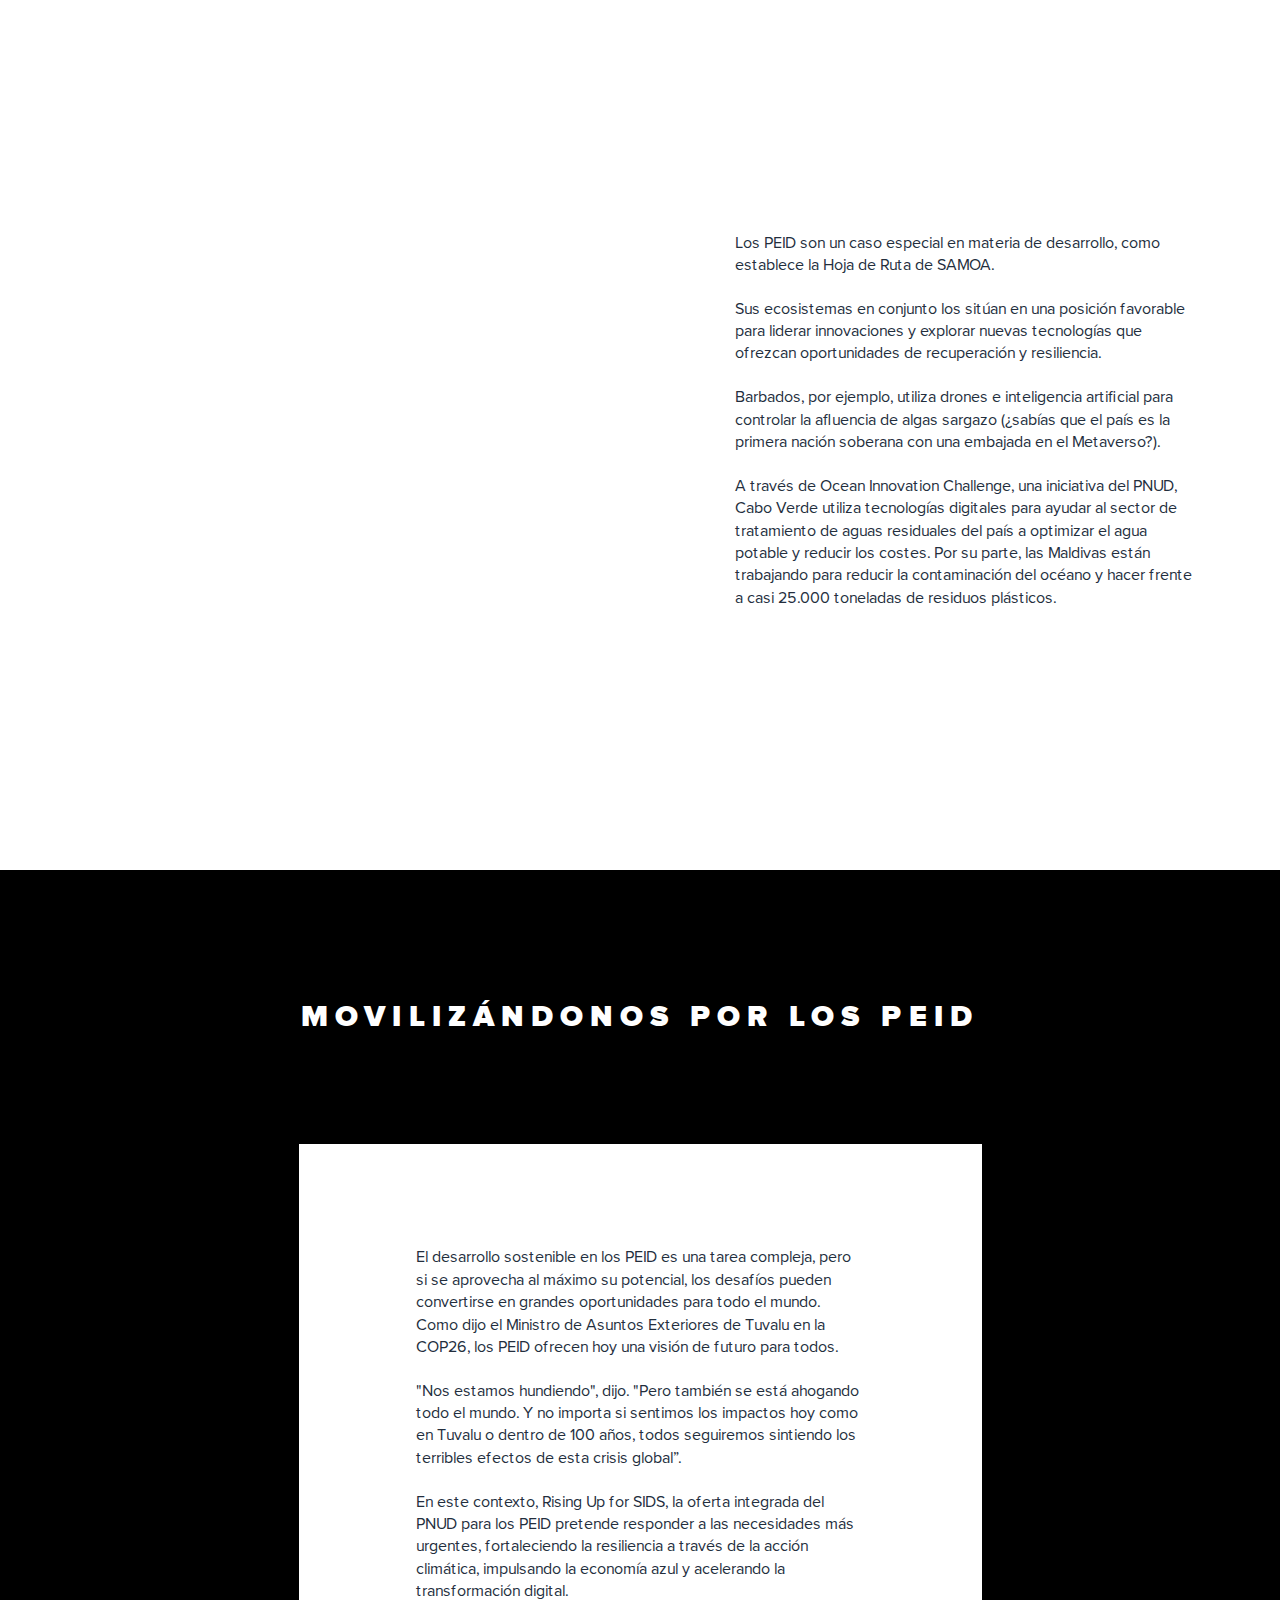
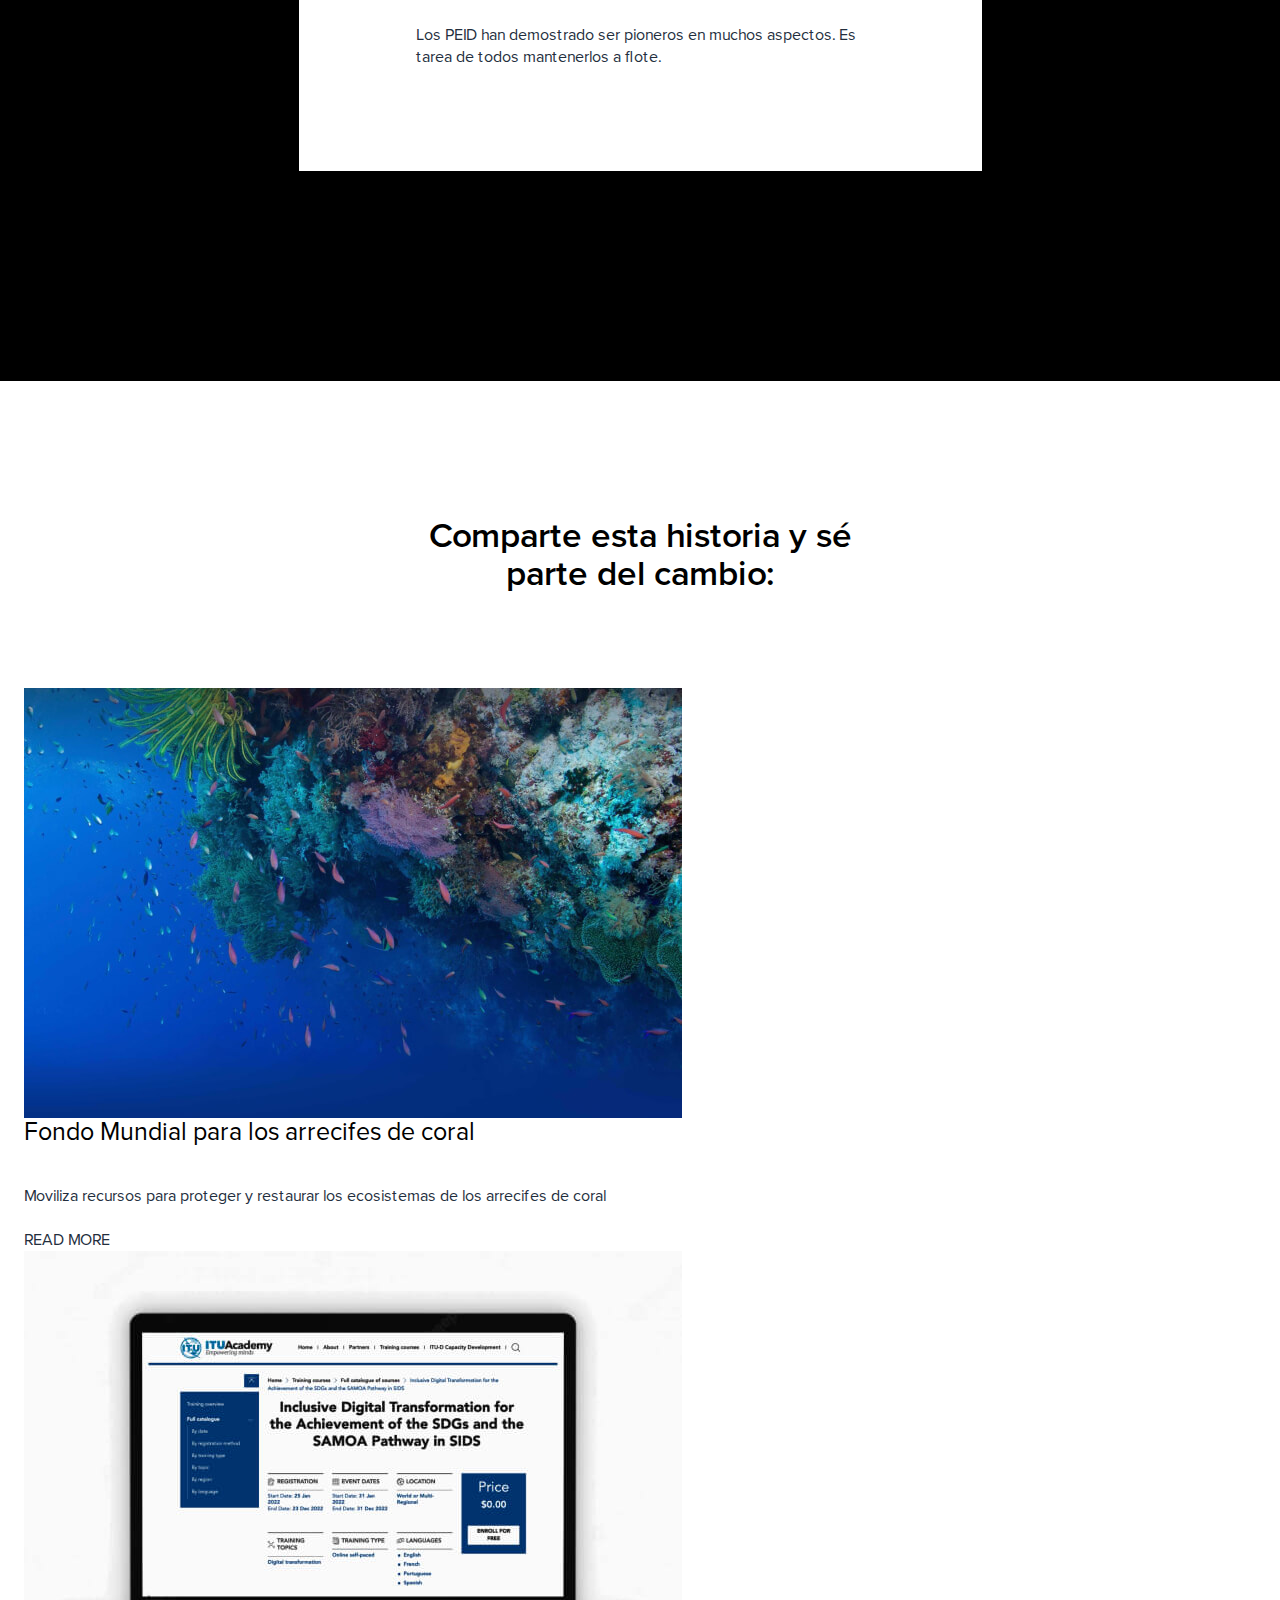
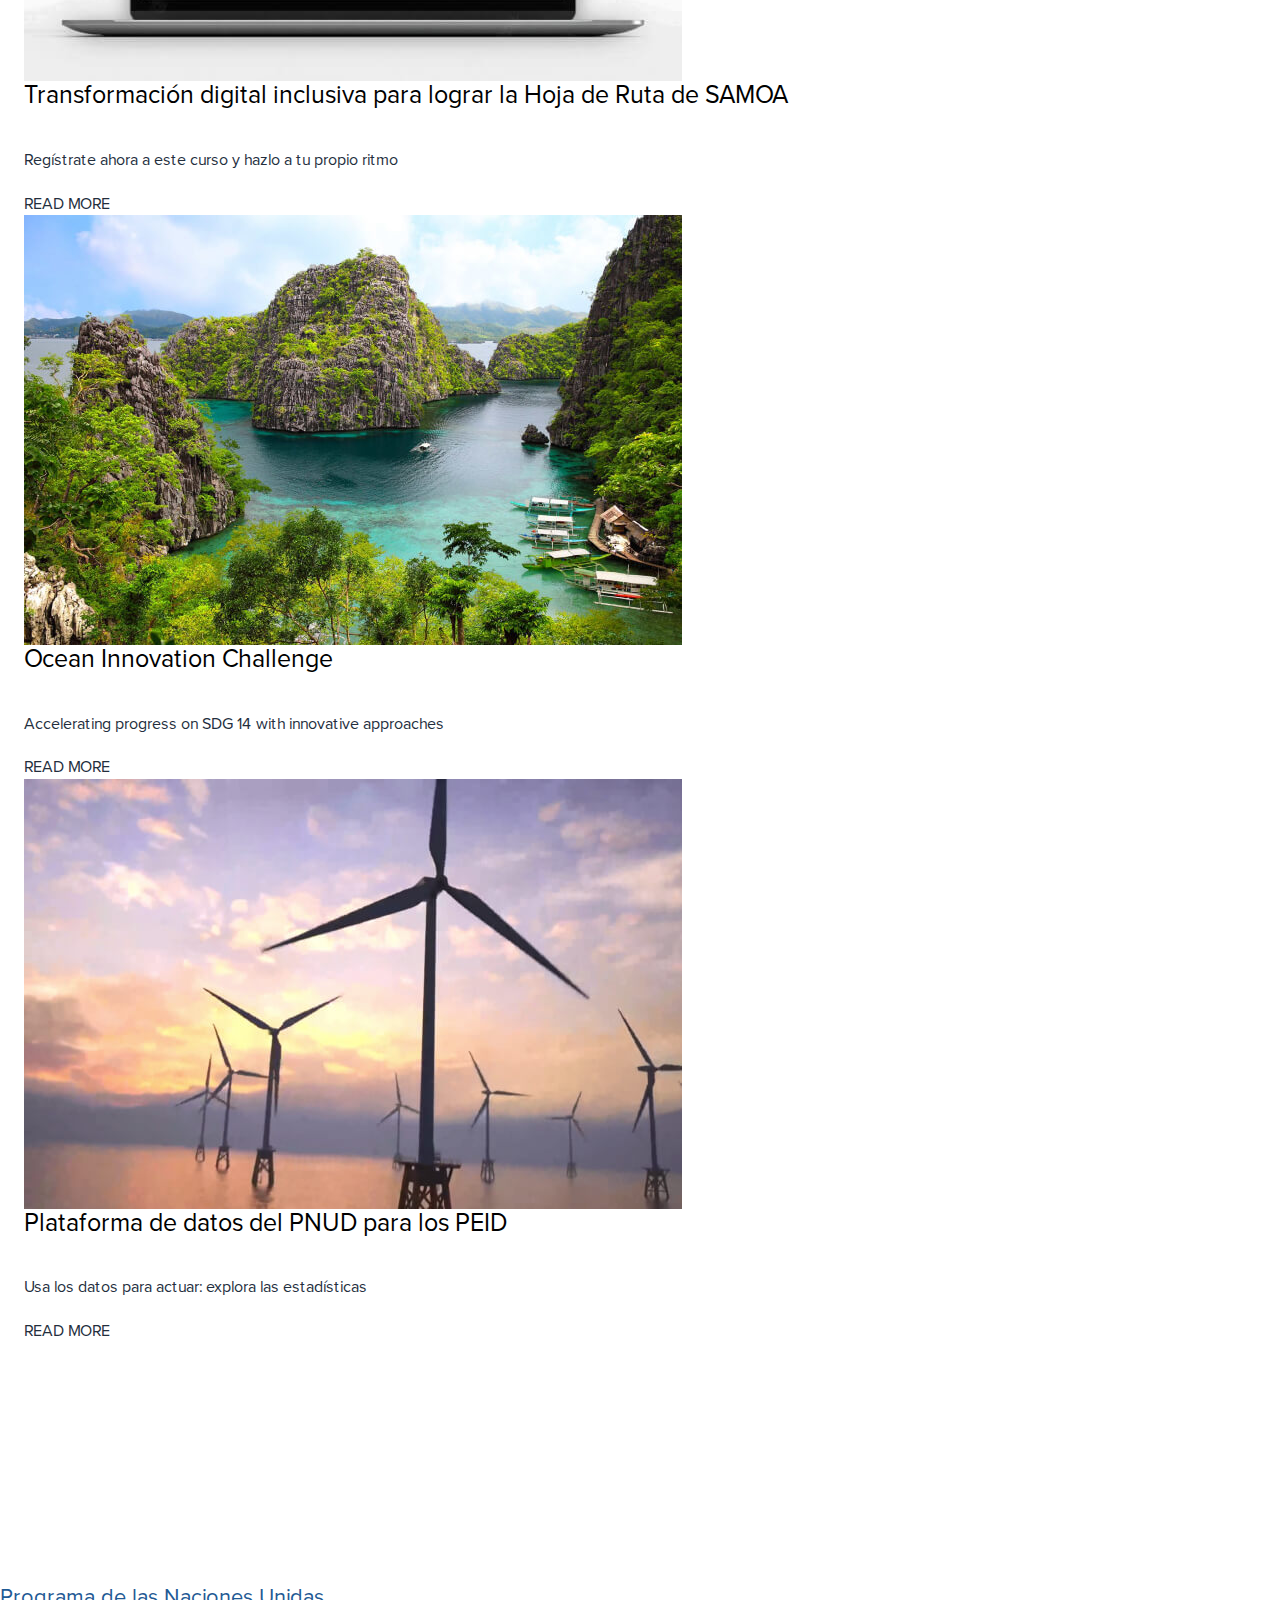
==== commit 7a355595: "Add files via upload" ====
--- a/es/index.html
+++ b/es/index.html
@@ -46,7 +46,7 @@
                         <!-- brand logo -->
                         <div class="logo">
                             <a href="https://www.undp.org/es">
-                                <img src="../images/logo.svg" alt="">
+                                <img src="../images/pnud-logo.svg" alt="">
                             </a>
                         </div>
                     </div>
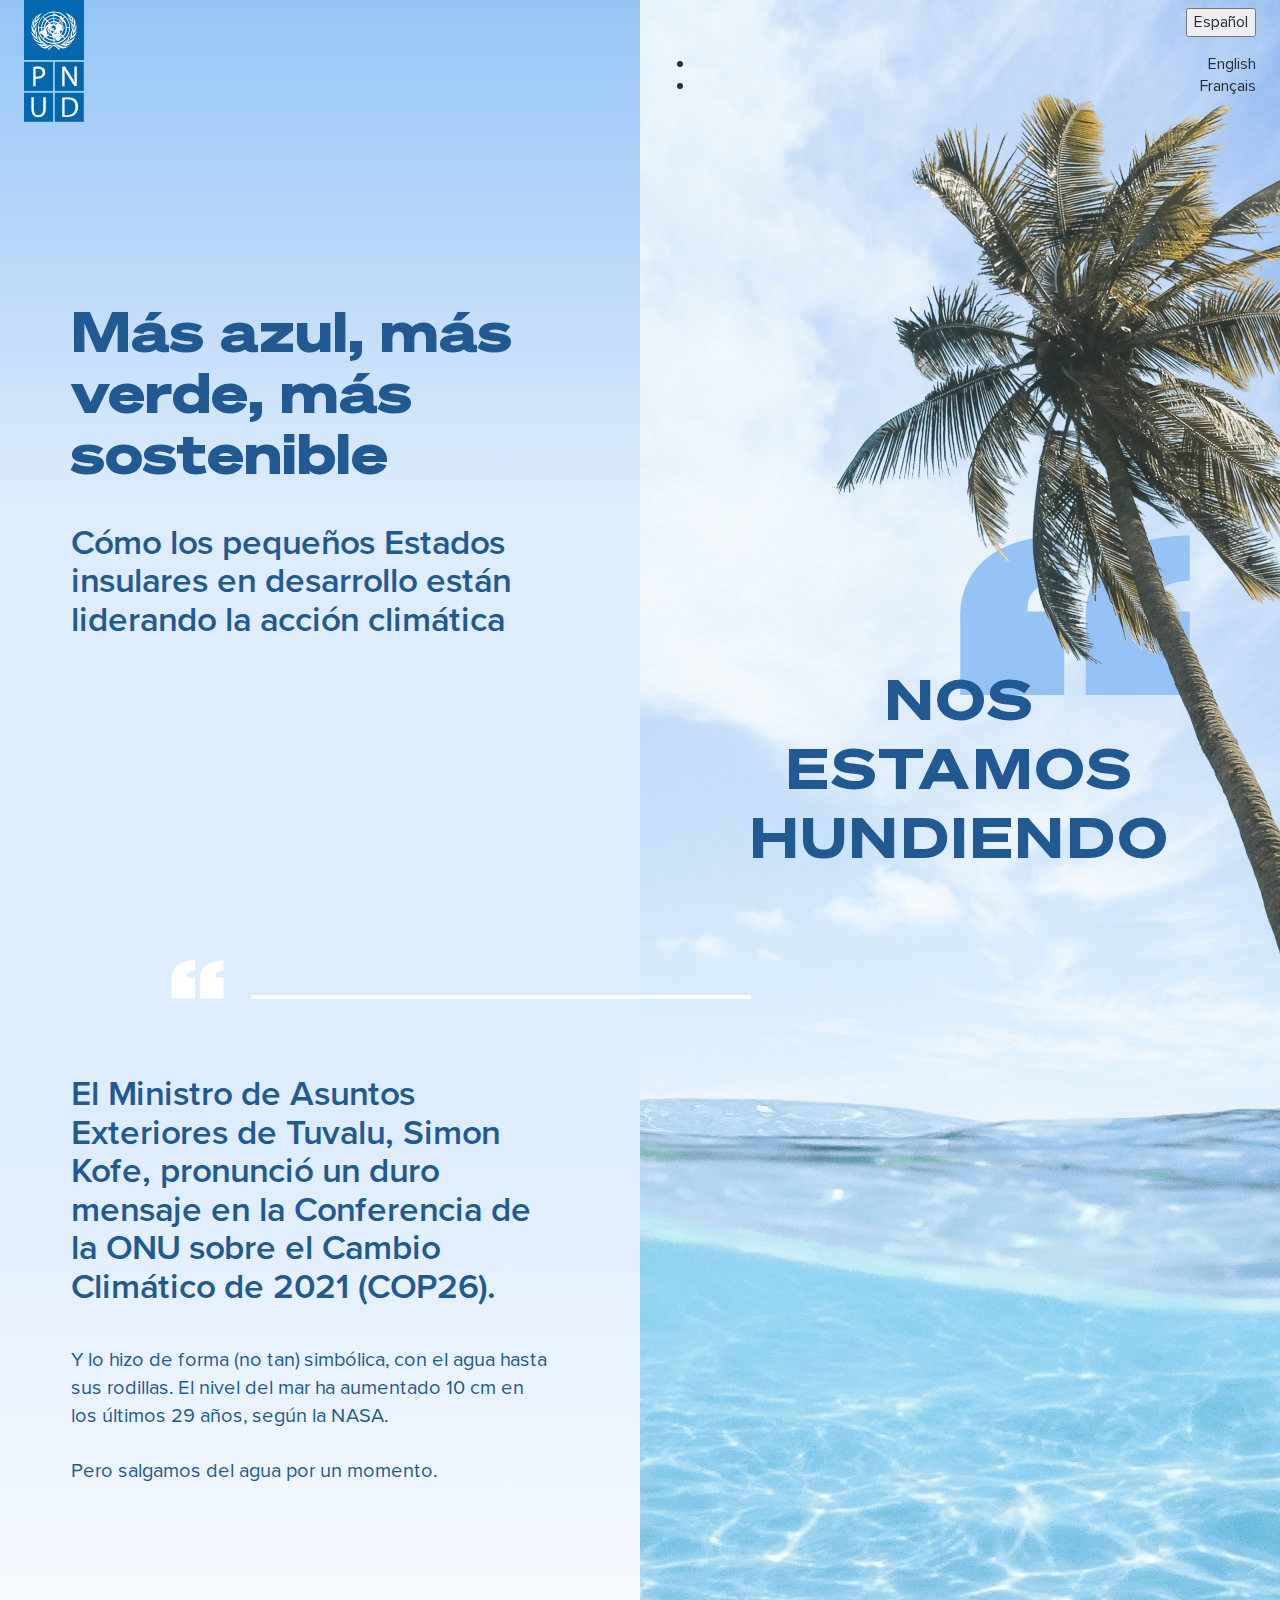
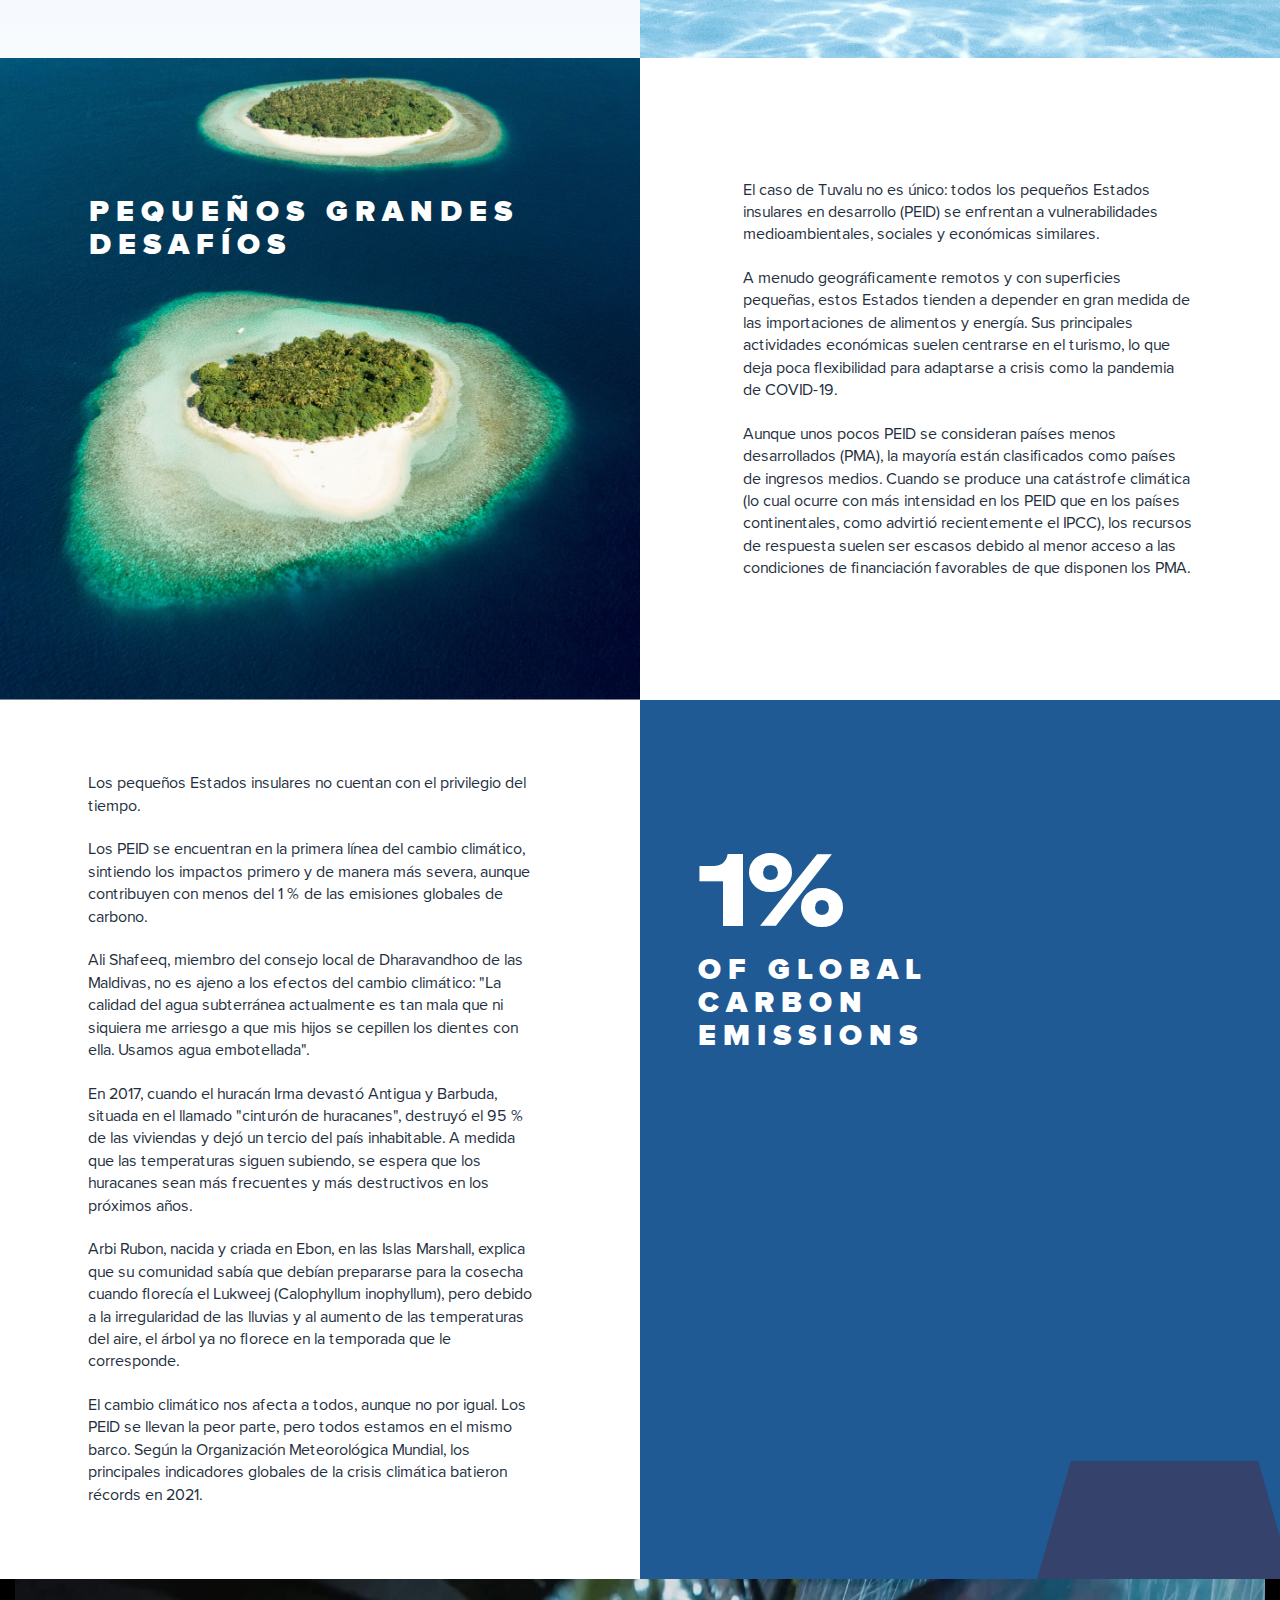
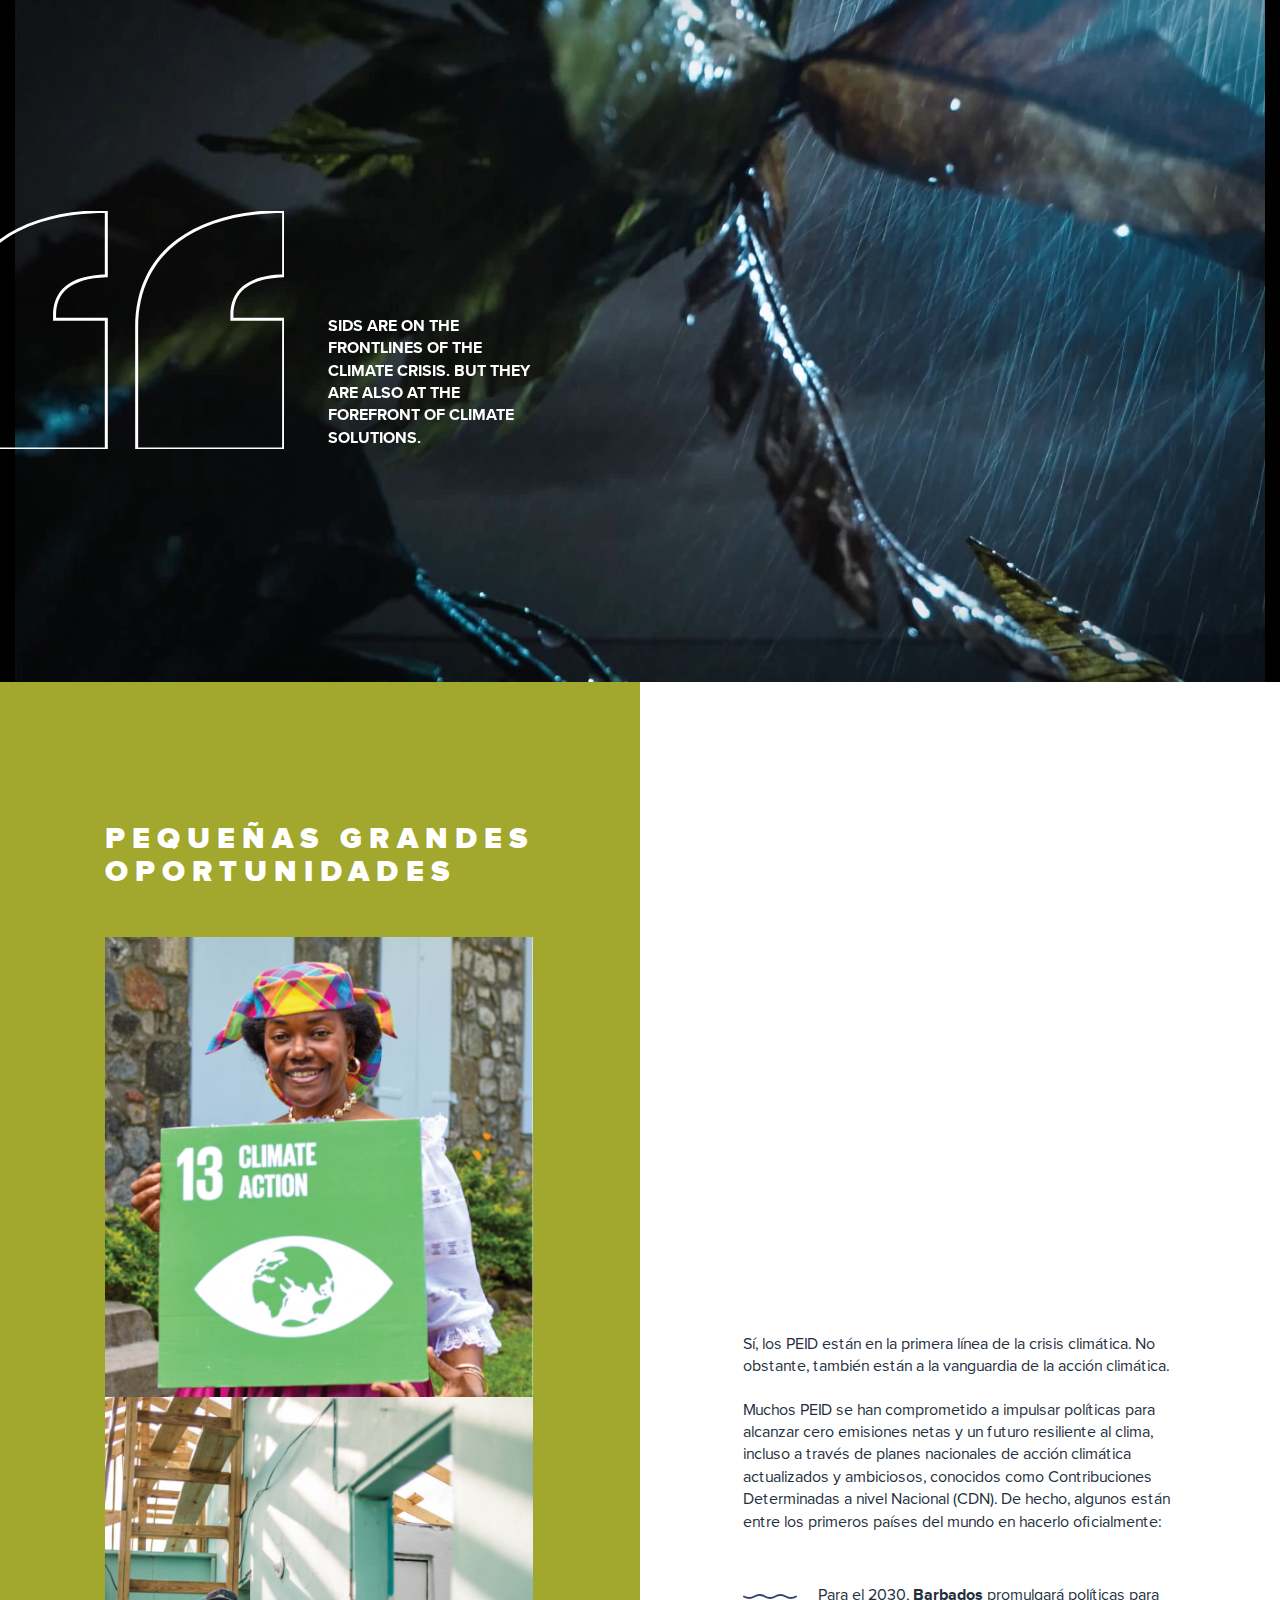
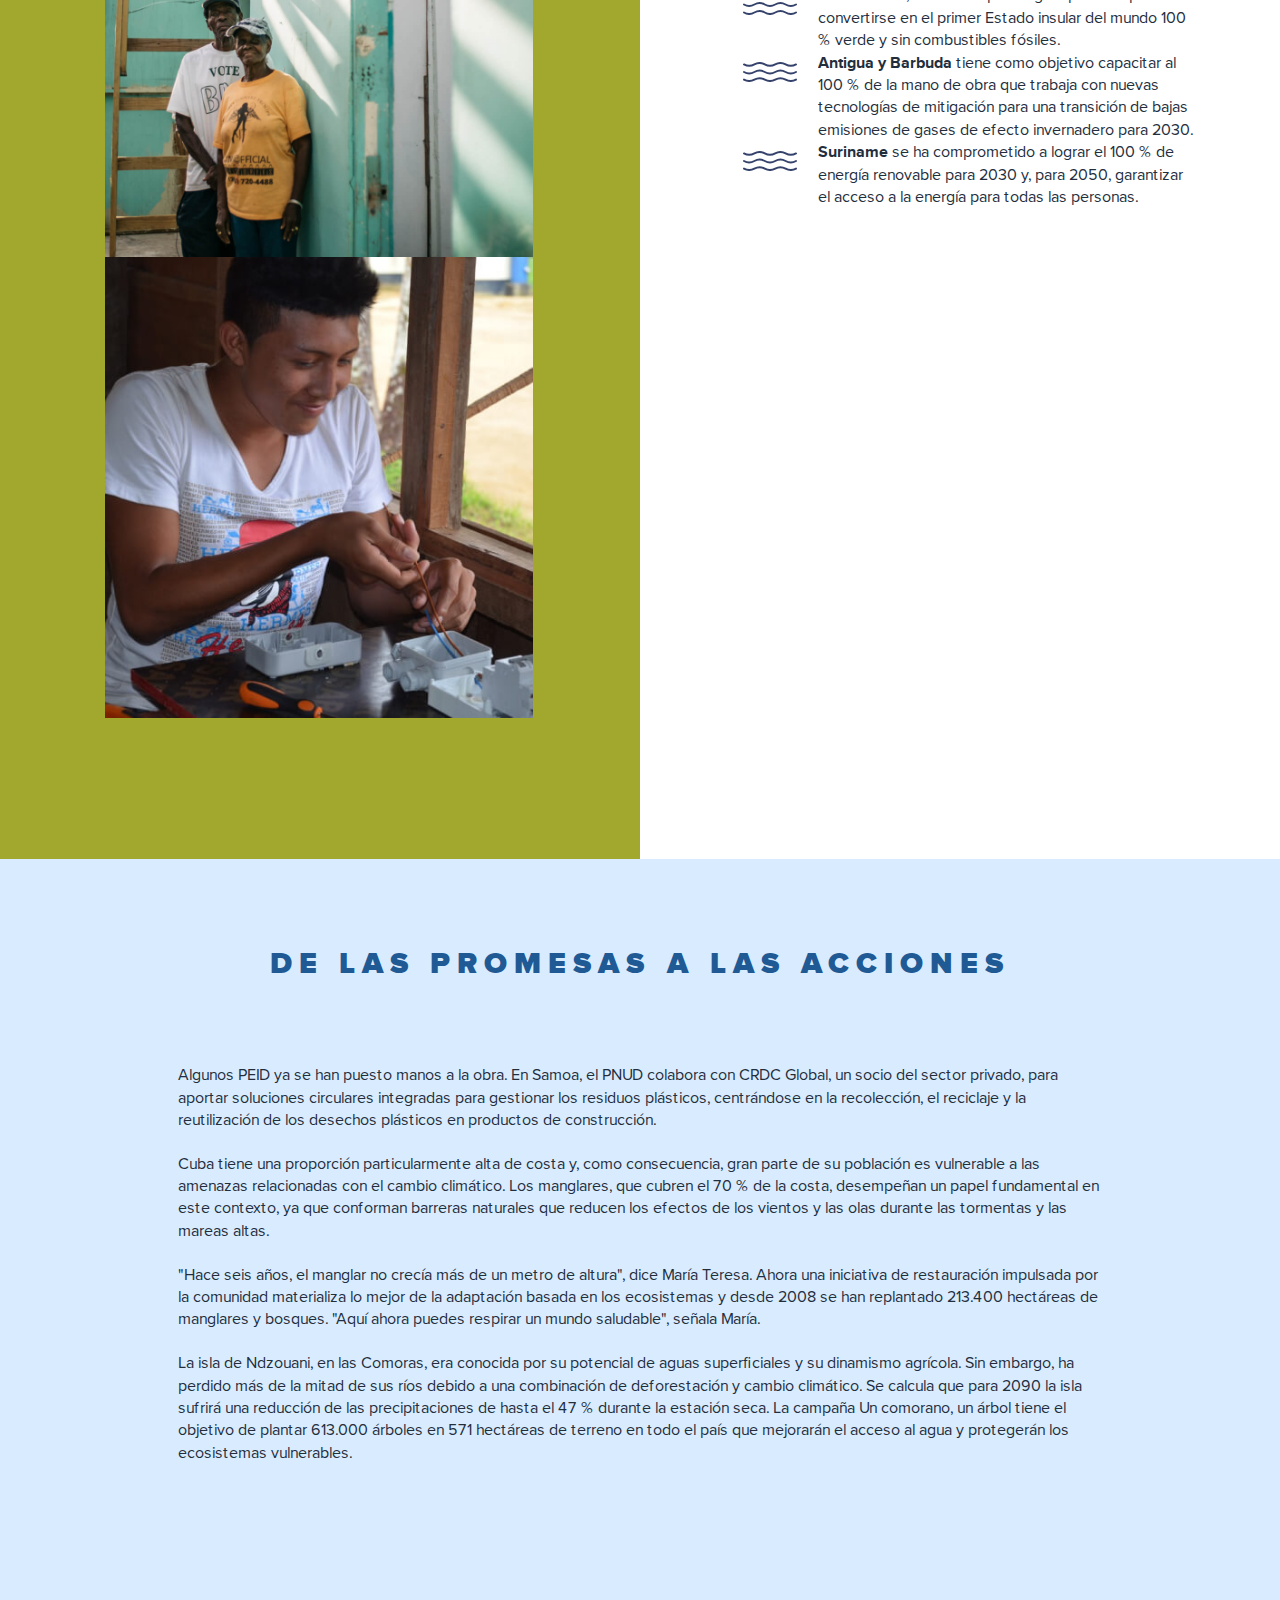
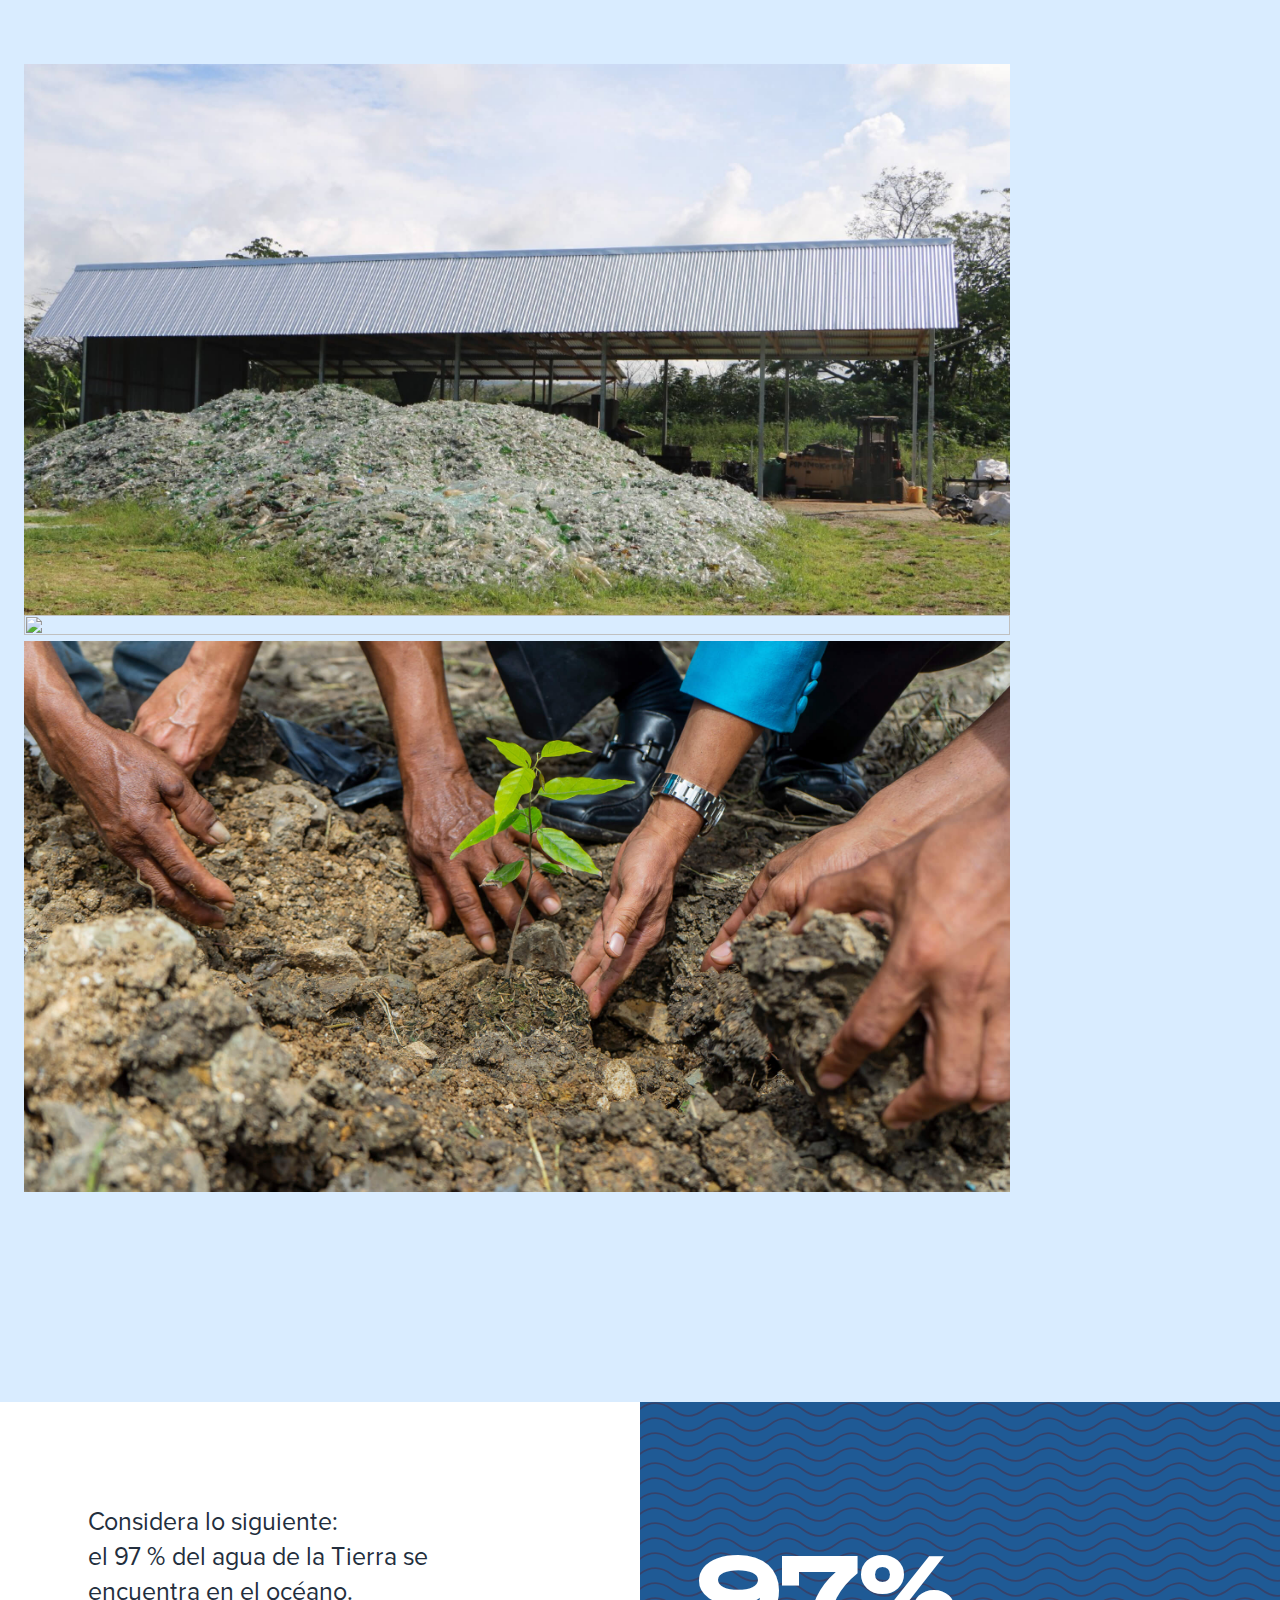
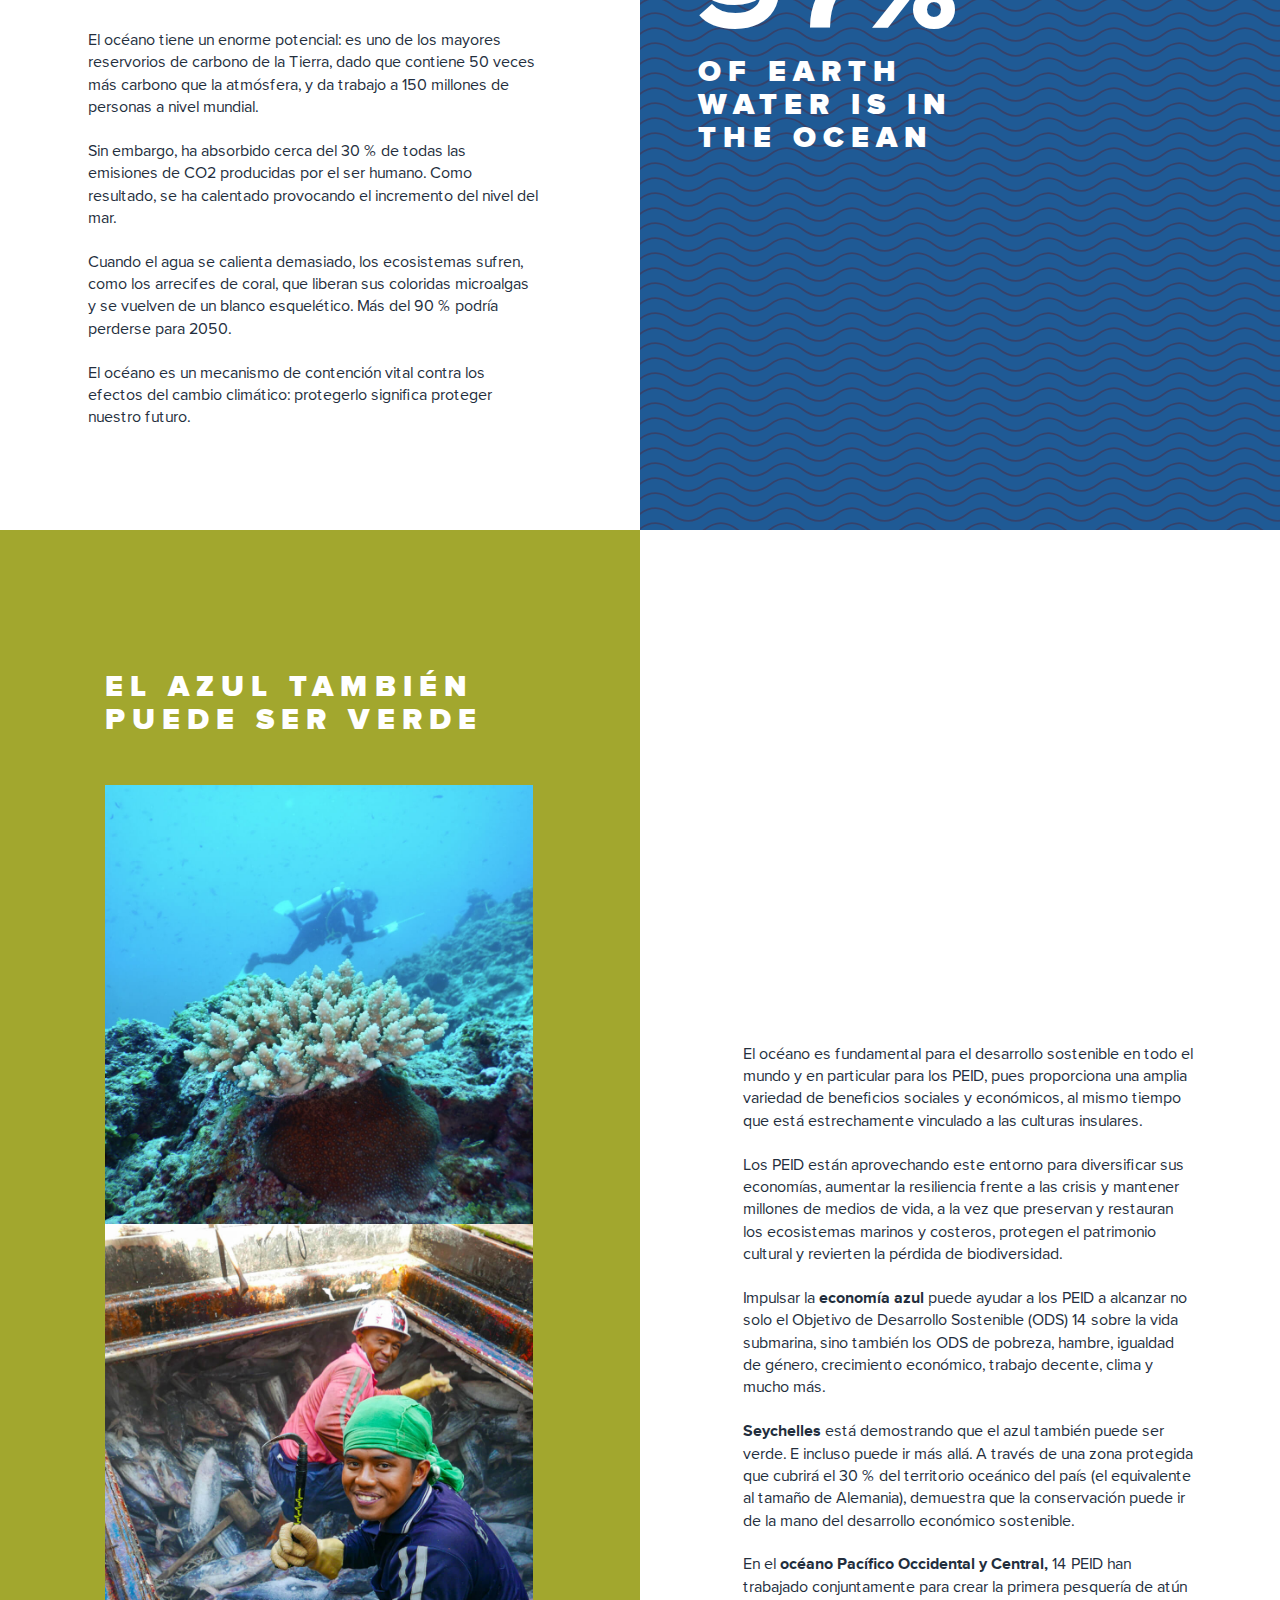
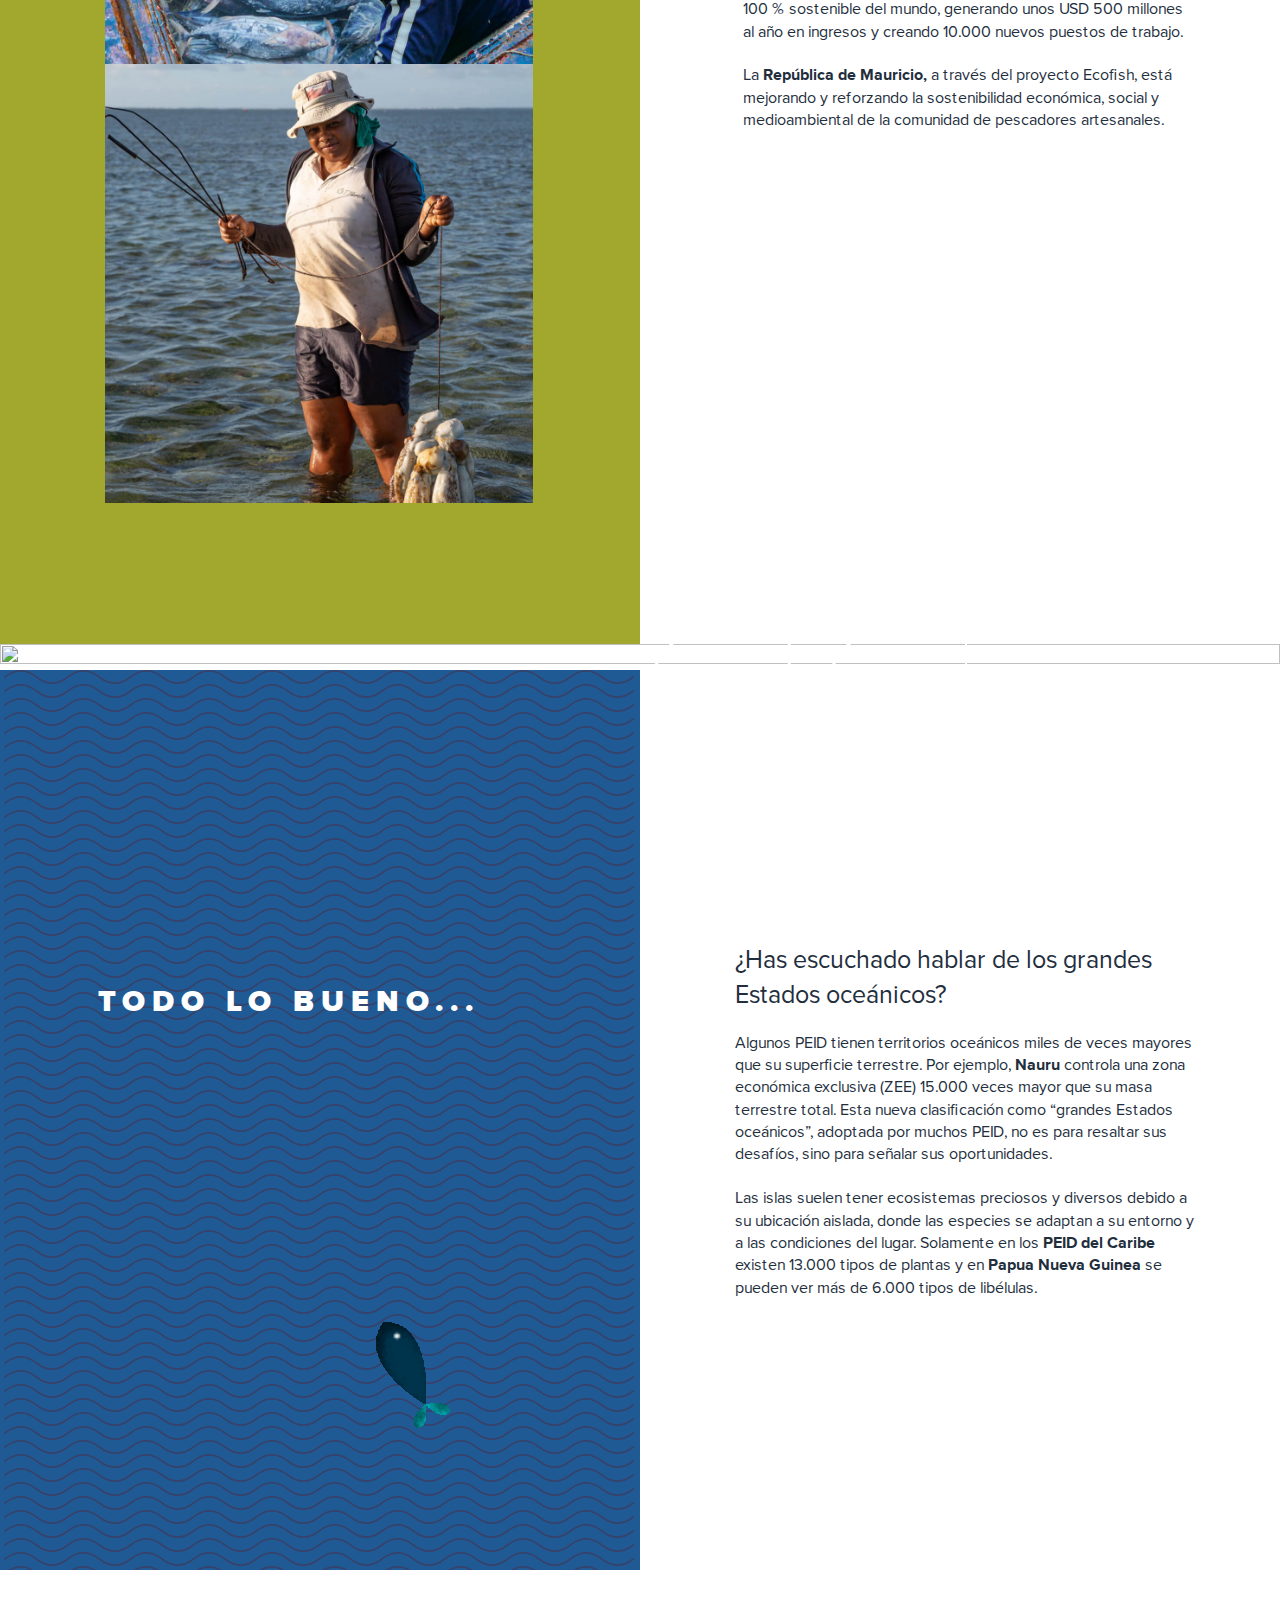
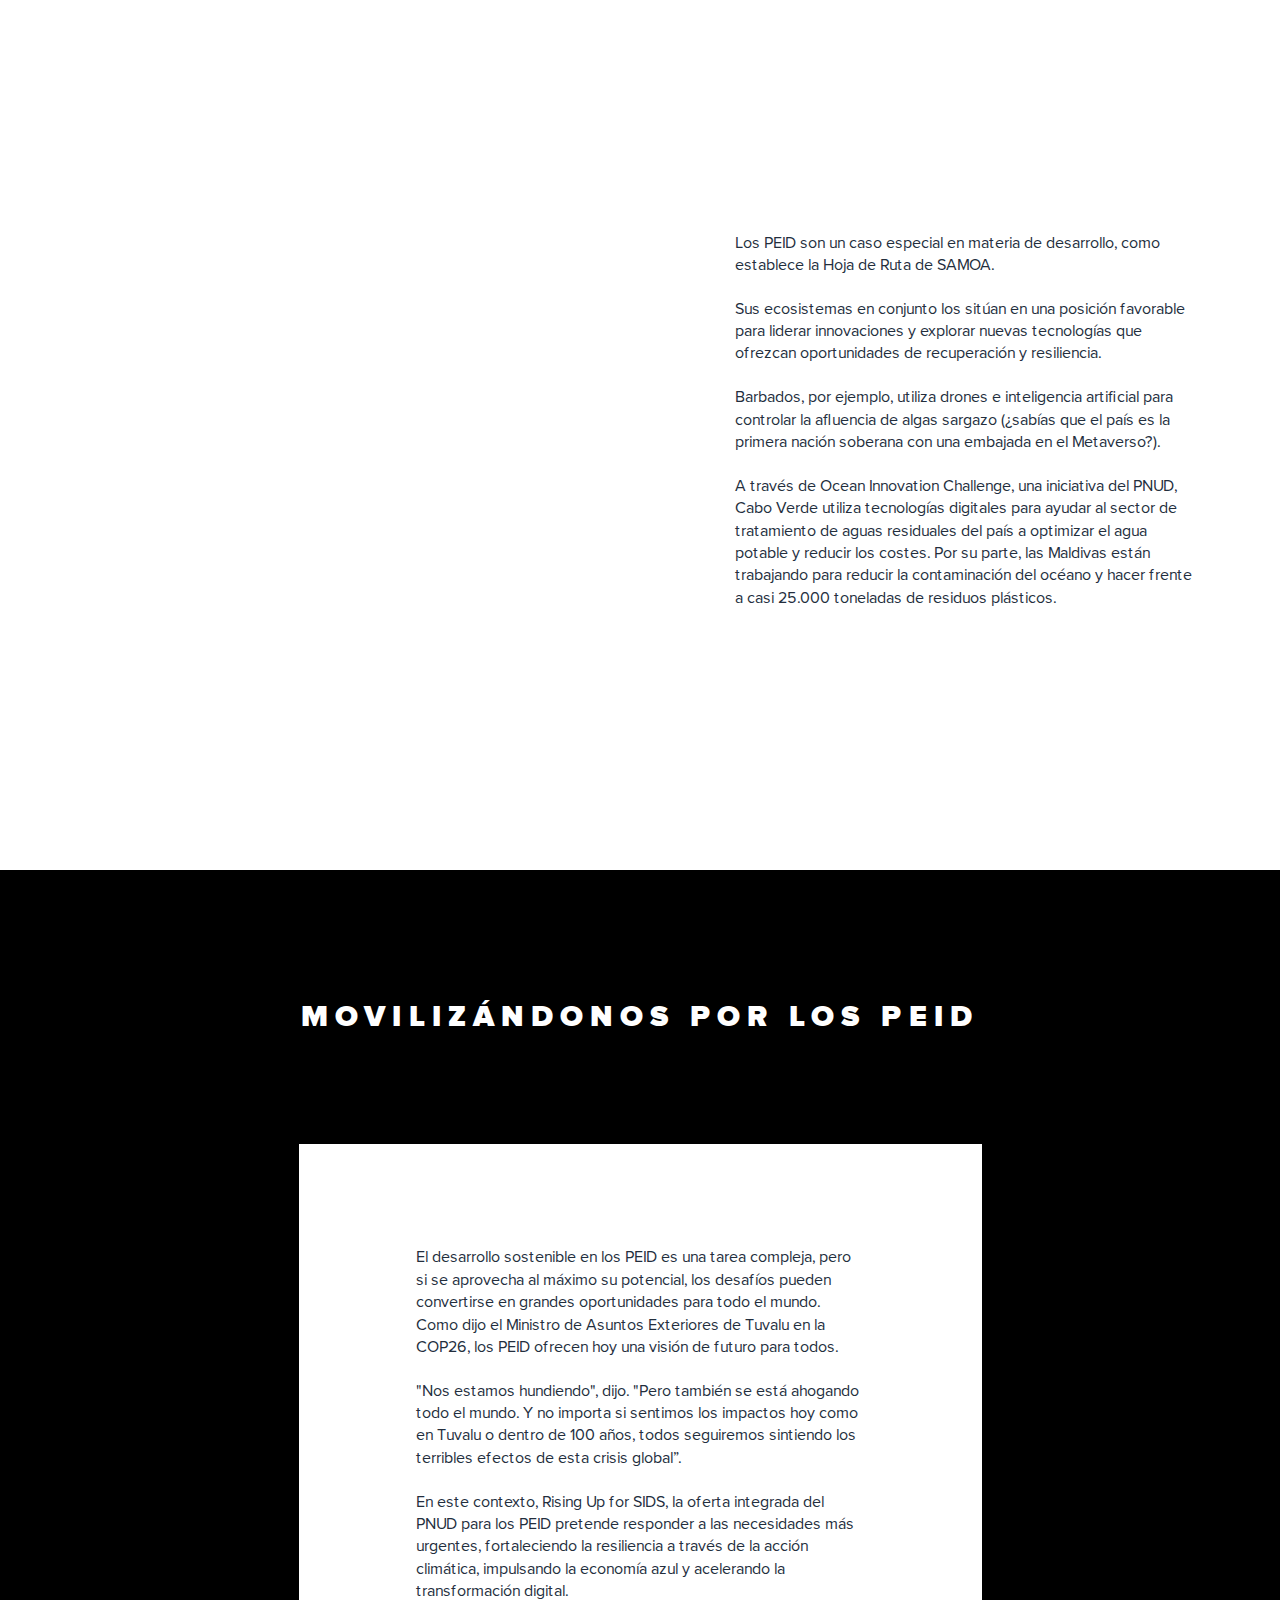
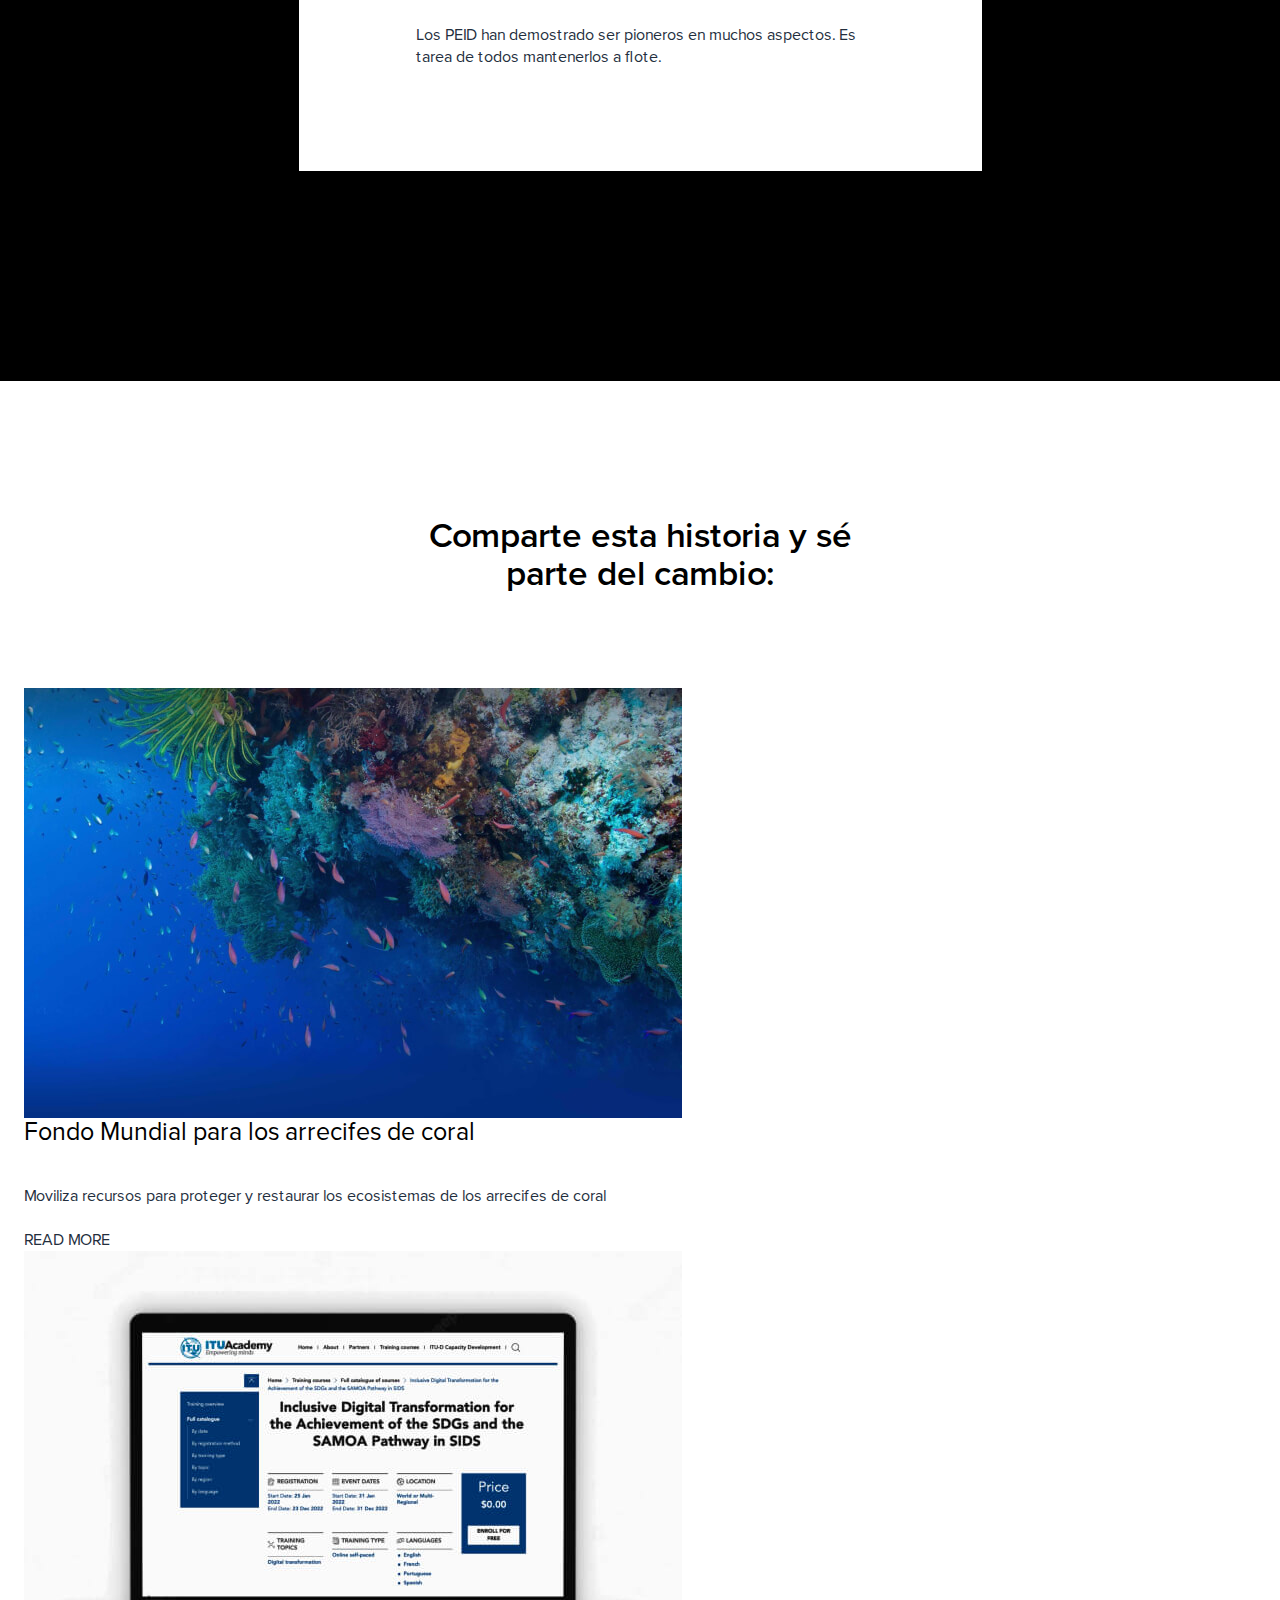
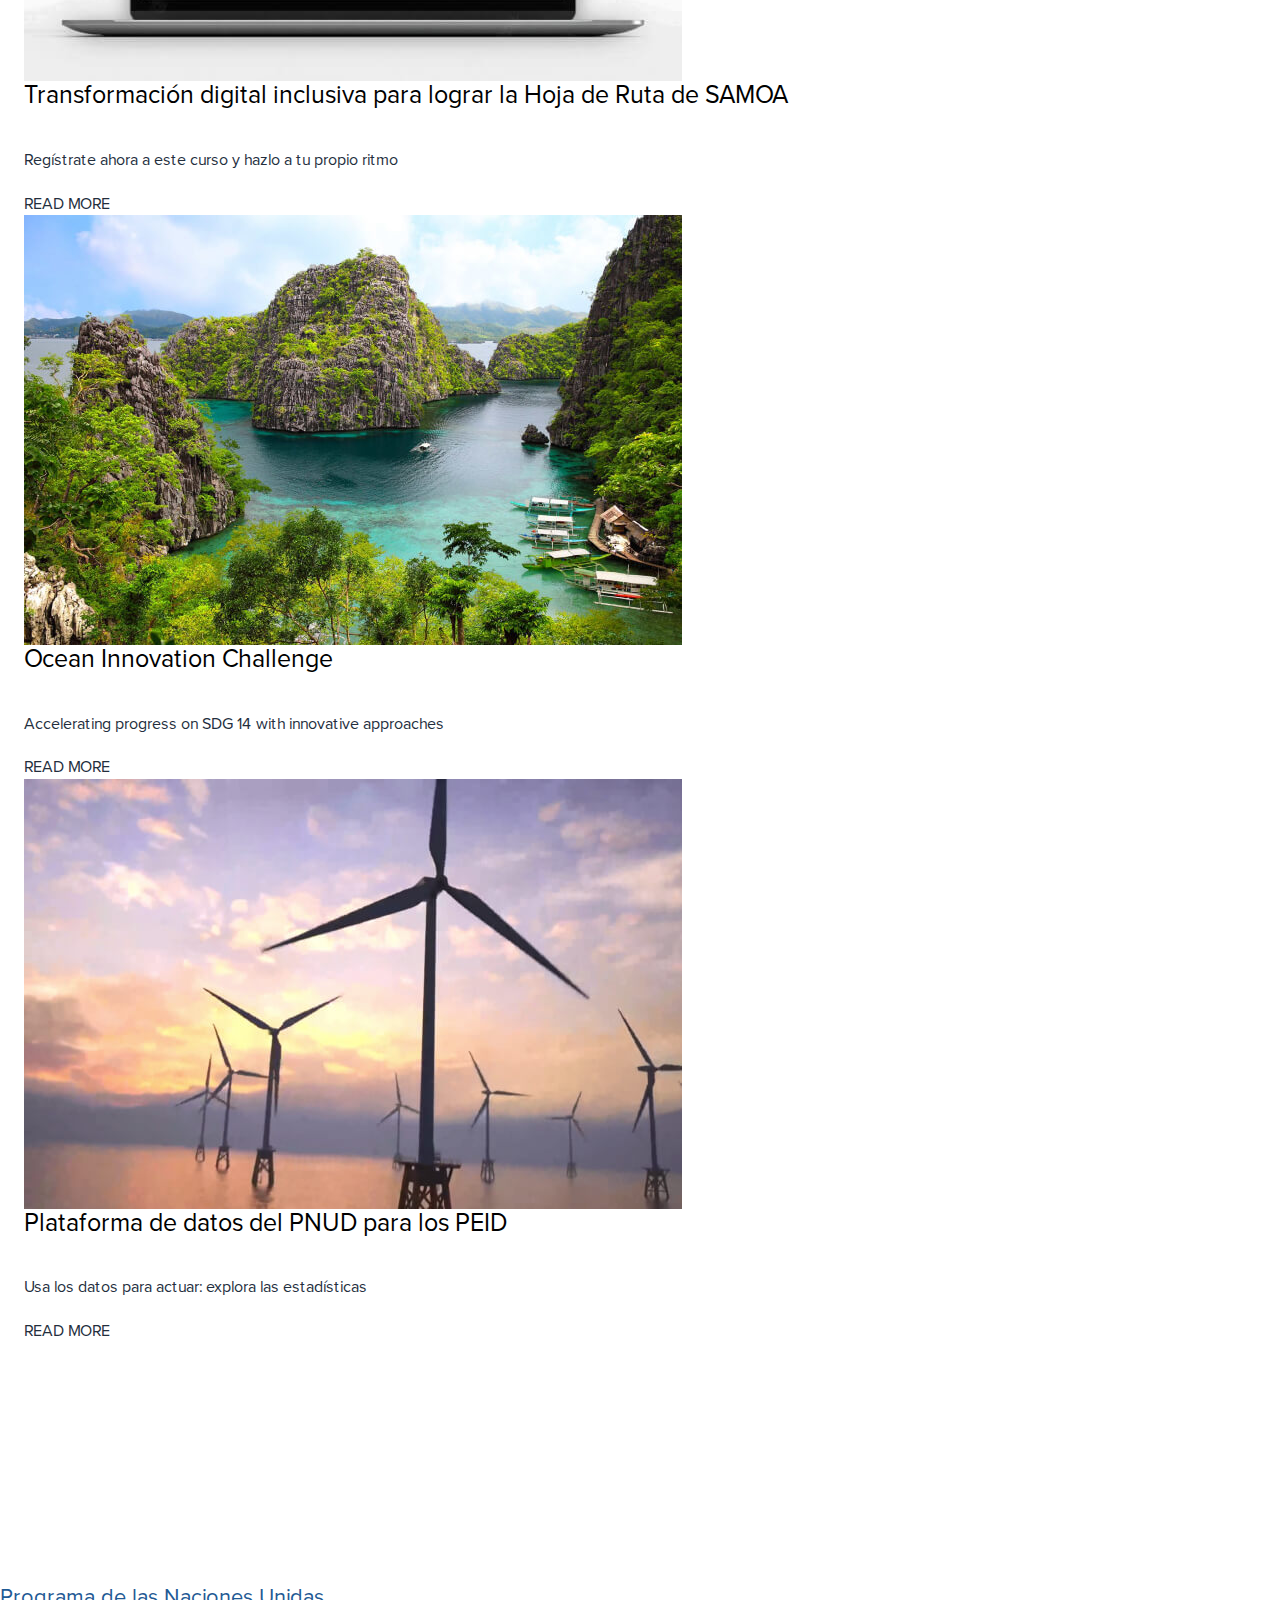
==== commit 02713f1c: "Add files via upload" ====
--- a/es/index.html
+++ b/es/index.html
@@ -374,161 +374,6 @@
                             <p>Cuando el agua se calienta demasiado, los ecosistemas sufren, como los arrecifes de coral, que liberan sus coloridas microalgas y se vuelven de un blanco esquelético. <a target="_blank" class="animated-link" href="https://undp-biodiversity.exposure.co/belleza-inimaginable">Más del 90 % podría perderse para 2050.</a> </p>
                             <p>El océano es un mecanismo de contención vital contra los efectos del cambio climático: <a target="_blank" class="animated-link" href="https://www.un.org/es/conferences/ocean2022">protegerlo significa proteger nuestro futuro.</a> </p>
                         </div>
-                    </div>
-                    <div class="chimney-smoke-wave">
-                        <svg class="main10">
-                            <path d="M10,10 L50,100 L90,50"></path>
-                        </svg>
-                        <svg class="main11">
-                            <path d="M10,10 L50,100 L90,50"></path>
-                        </svg>
-                        <svg class="main12">
-                            <path d="M10,10 L50,100 L90,50"></path>
-                        </svg>
-                        <svg class="main13">
-                            <path d="M10,10 L50,100 L90,50"></path>
-                        </svg>
-                        <svg class="main14">
-                            <path d="M10,10 L50,100 L90,50"></path>
-                        </svg>
-                        <svg class="main15">
-                            <path d="M10,10 L50,100 L90,50"></path>
-                        </svg>
-                        <svg class="main16">
-                            <path d="M10,10 L50,100 L90,50"></path>
-                        </svg>
-                        <svg class="main17">
-                            <path d="M10,10 L50,100 L90,50"></path>
-                        </svg>
-                        <svg class="main18">
-                            <path d="M10,10 L50,100 L90,50"></path>
-                        </svg>
-                        <svg class="main19">
-                            <path d="M10,10 L50,100 L90,50"></path>
-                        </svg>
-                        <svg class="main20">
-                            <path d="M10,10 L50,100 L90,50"></path>
-                        </svg>
-                        <svg class="main21">
-                            <path d="M10,10 L50,100 L90,50"></path>
-                        </svg>
-                        <svg class="main22">
-                            <path d="M10,10 L50,100 L90,50"></path>
-                        </svg>
-                        <svg class="main23">
-                            <path d="M10,10 L50,100 L90,50"></path>
-                        </svg>
-                        <svg class="main24">
-                            <path d="M10,10 L50,100 L90,50"></path>
-                        </svg>
-                        <svg class="main25">
-                            <path d="M10,10 L50,100 L90,50"></path>
-                        </svg>
-                        <svg class="main26">
-                            <path d="M10,10 L50,100 L90,50"></path>
-                        </svg>
-                        <svg class="main27">
-                            <path d="M10,10 L50,100 L90,50"></path>
-                        </svg>
-                        <svg class="main28">
-                            <path d="M10,10 L50,100 L90,50"></path>
-                        </svg>
-                        <svg class="main29">
-                            <path d="M10,10 L50,100 L90,50"></path>
-                        </svg>
-                        <svg class="main30">
-                            <path d="M10,10 L50,100 L90,50"></path>
-                        </svg>
-                        <svg class="main31">
-                            <path d="M10,10 L50,100 L90,50"></path>
-                        </svg>
-                        <svg class="main32">
-                            <path d="M10,10 L50,100 L90,50"></path>
-                        </svg>
-                        <svg class="main33">
-                            <path d="M10,10 L50,100 L90,50"></path>
-                        </svg>
-                        <svg class="main34">
-                            <path d="M10,10 L50,100 L90,50"></path>
-                        </svg>
-                        <svg class="main35">
-                            <path d="M10,10 L50,100 L90,50"></path>
-                        </svg>
-                        <svg class="main36">
-                            <path d="M10,10 L50,100 L90,50"></path>
-                        </svg>
-                        <svg class="main37">
-                            <path d="M10,10 L50,100 L90,50"></path>
-                        </svg>
-                        <svg class="main38">
-                            <path d="M10,10 L50,100 L90,50"></path>
-                        </svg>
-                        <svg class="main39">
-                            <path d="M10,10 L50,100 L90,50"></path>
-                        </svg>
-                        <svg class="main40">
-                            <path d="M10,10 L50,100 L90,50"></path>
-                        </svg>
-                        <svg class="main41">
-                            <path d="M10,10 L50,100 L90,50"></path>
-                        </svg>
-                        <svg class="main42">
-                            <path d="M10,10 L50,100 L90,50"></path>
-                        </svg>
-                        <svg class="main43">
-                            <path d="M10,10 L50,100 L90,50"></path>
-                        </svg>
-                        <svg class="main44">
-                            <path d="M10,10 L50,100 L90,50"></path>
-                        </svg>
-                        <svg class="main45">
-                            <path d="M10,10 L50,100 L90,50"></path>
-                        </svg>
-                        <svg class="main46">
-                            <path d="M10,10 L50,100 L90,50"></path>
-                        </svg>
-                        <svg class="main47">
-                            <path d="M10,10 L50,100 L90,50"></path>
-                        </svg>
-                        <svg class="main48">
-                            <path d="M10,10 L50,100 L90,50"></path>
-                        </svg>
-                        <svg class="main49">
-                            <path d="M10,10 L50,100 L90,50"></path>
-                        </svg>
-                        <svg class="main50">
-                            <path d="M10,10 L50,100 L90,50"></path>
-                        </svg>
-                        <svg class="main51">
-                            <path d="M10,10 L50,100 L90,50"></path>
-                        </svg>
-                        <svg class="main52">
-                            <path d="M10,10 L50,100 L90,50"></path>
-                        </svg>
-                        <svg class="main53">
-                            <path d="M10,10 L50,100 L90,50"></path>
-                        </svg>
-                        <svg class="main54">
-                            <path d="M10,10 L50,100 L90,50"></path>
-                        </svg>
-                        <svg class="main55">
-                            <path d="M10,10 L50,100 L90,50"></path>
-                        </svg>
-                        <svg class="main56">
-                            <path d="M10,10 L50,100 L90,50"></path>
-                        </svg>
-                        <svg class="main57">
-                            <path d="M10,10 L50,100 L90,50"></path>
-                        </svg>
-                        <svg class="main58">
-                            <path d="M10,10 L50,100 L90,50"></path>
-                        </svg>
-                        <svg class="main59">
-                            <path d="M10,10 L50,100 L90,50"></path>
-                        </svg>
-                        <svg class="main60">
-                            <path d="M10,10 L50,100 L90,50"></path>
-                        </svg>
                     </div>
                 </div>
             </div>
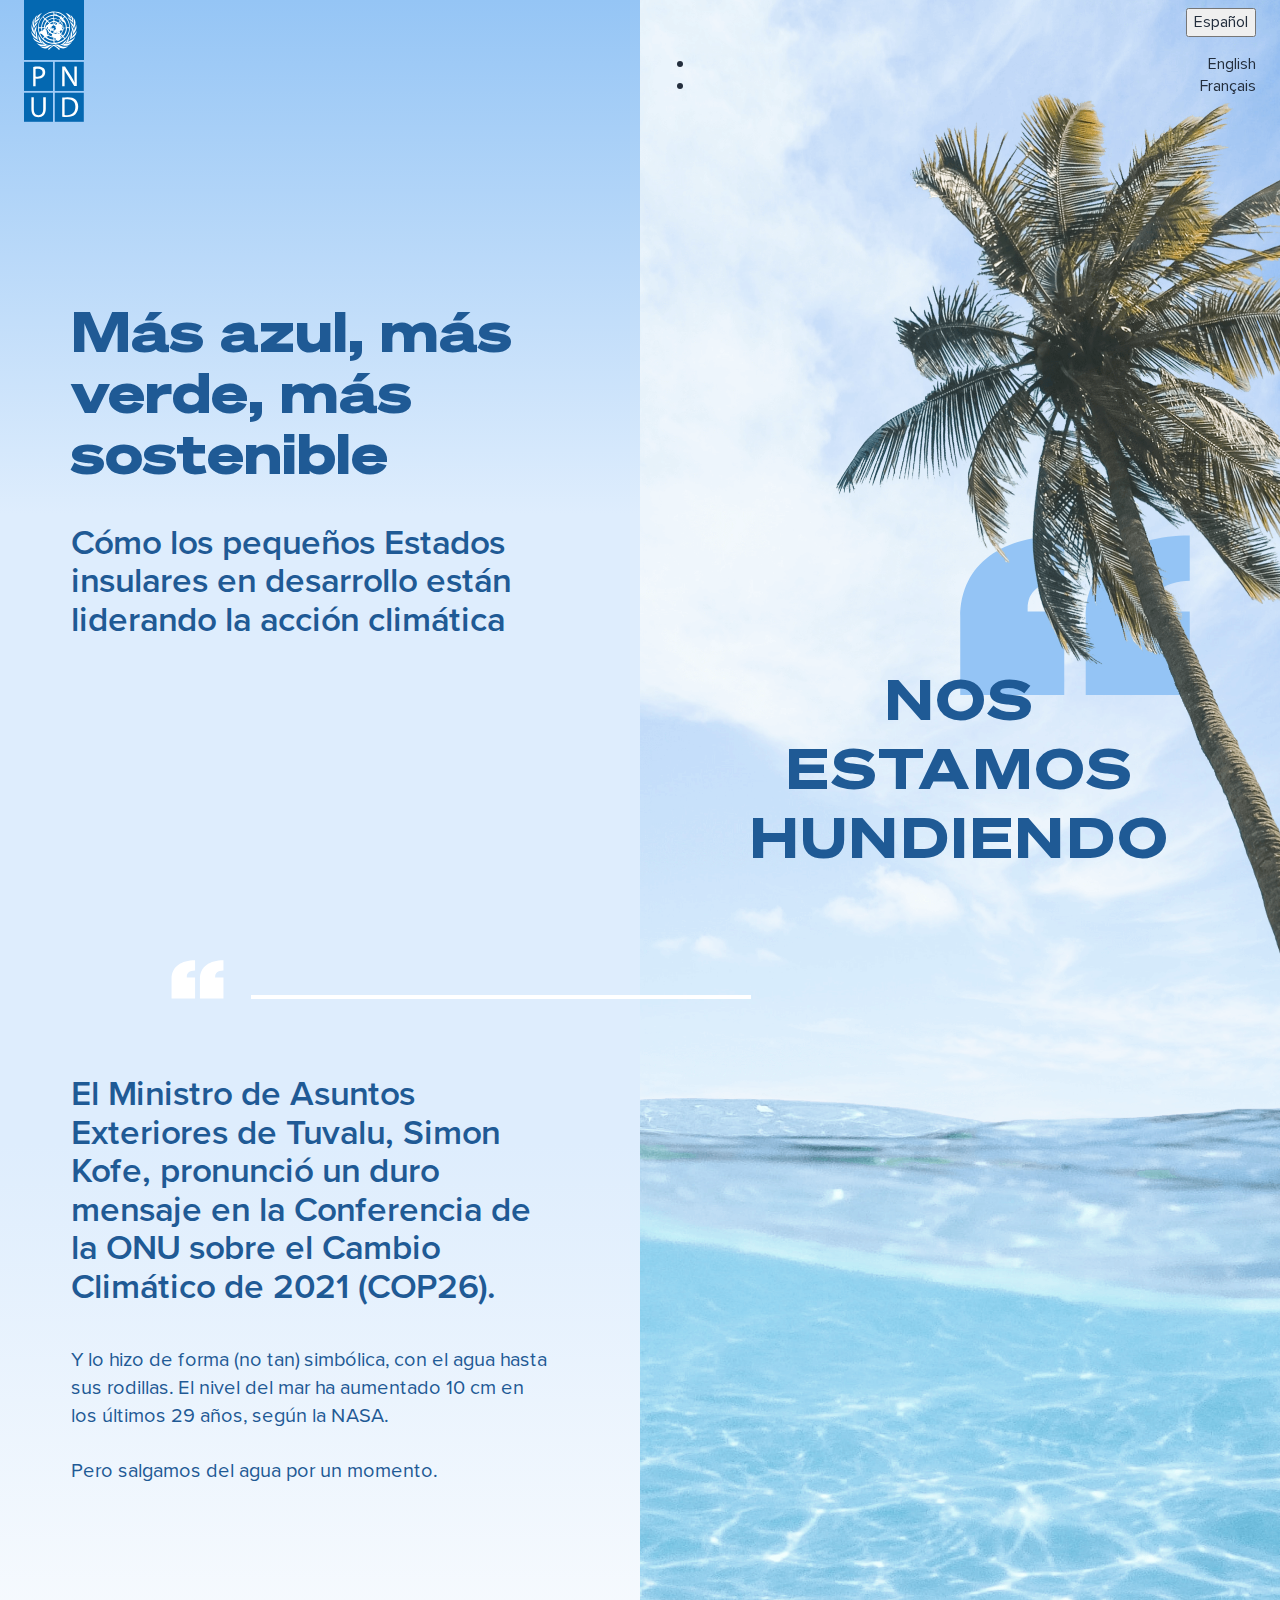
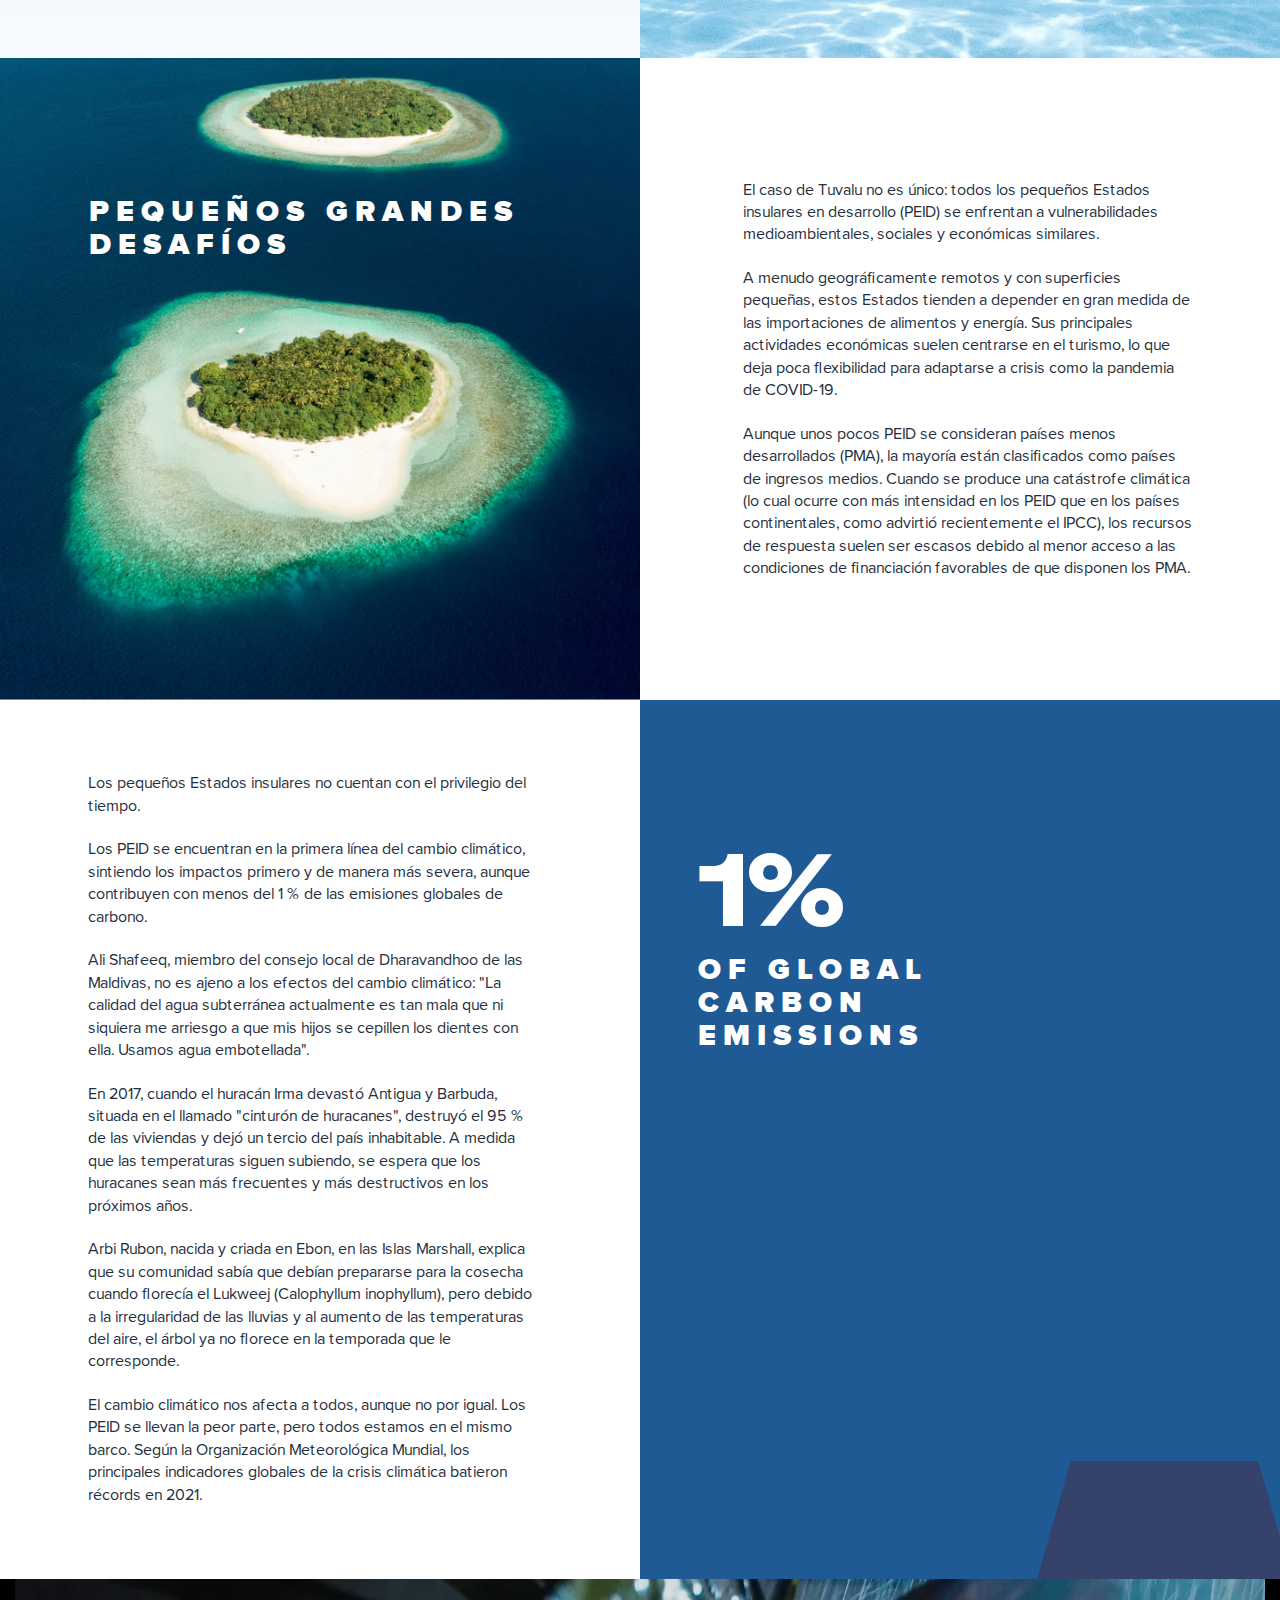
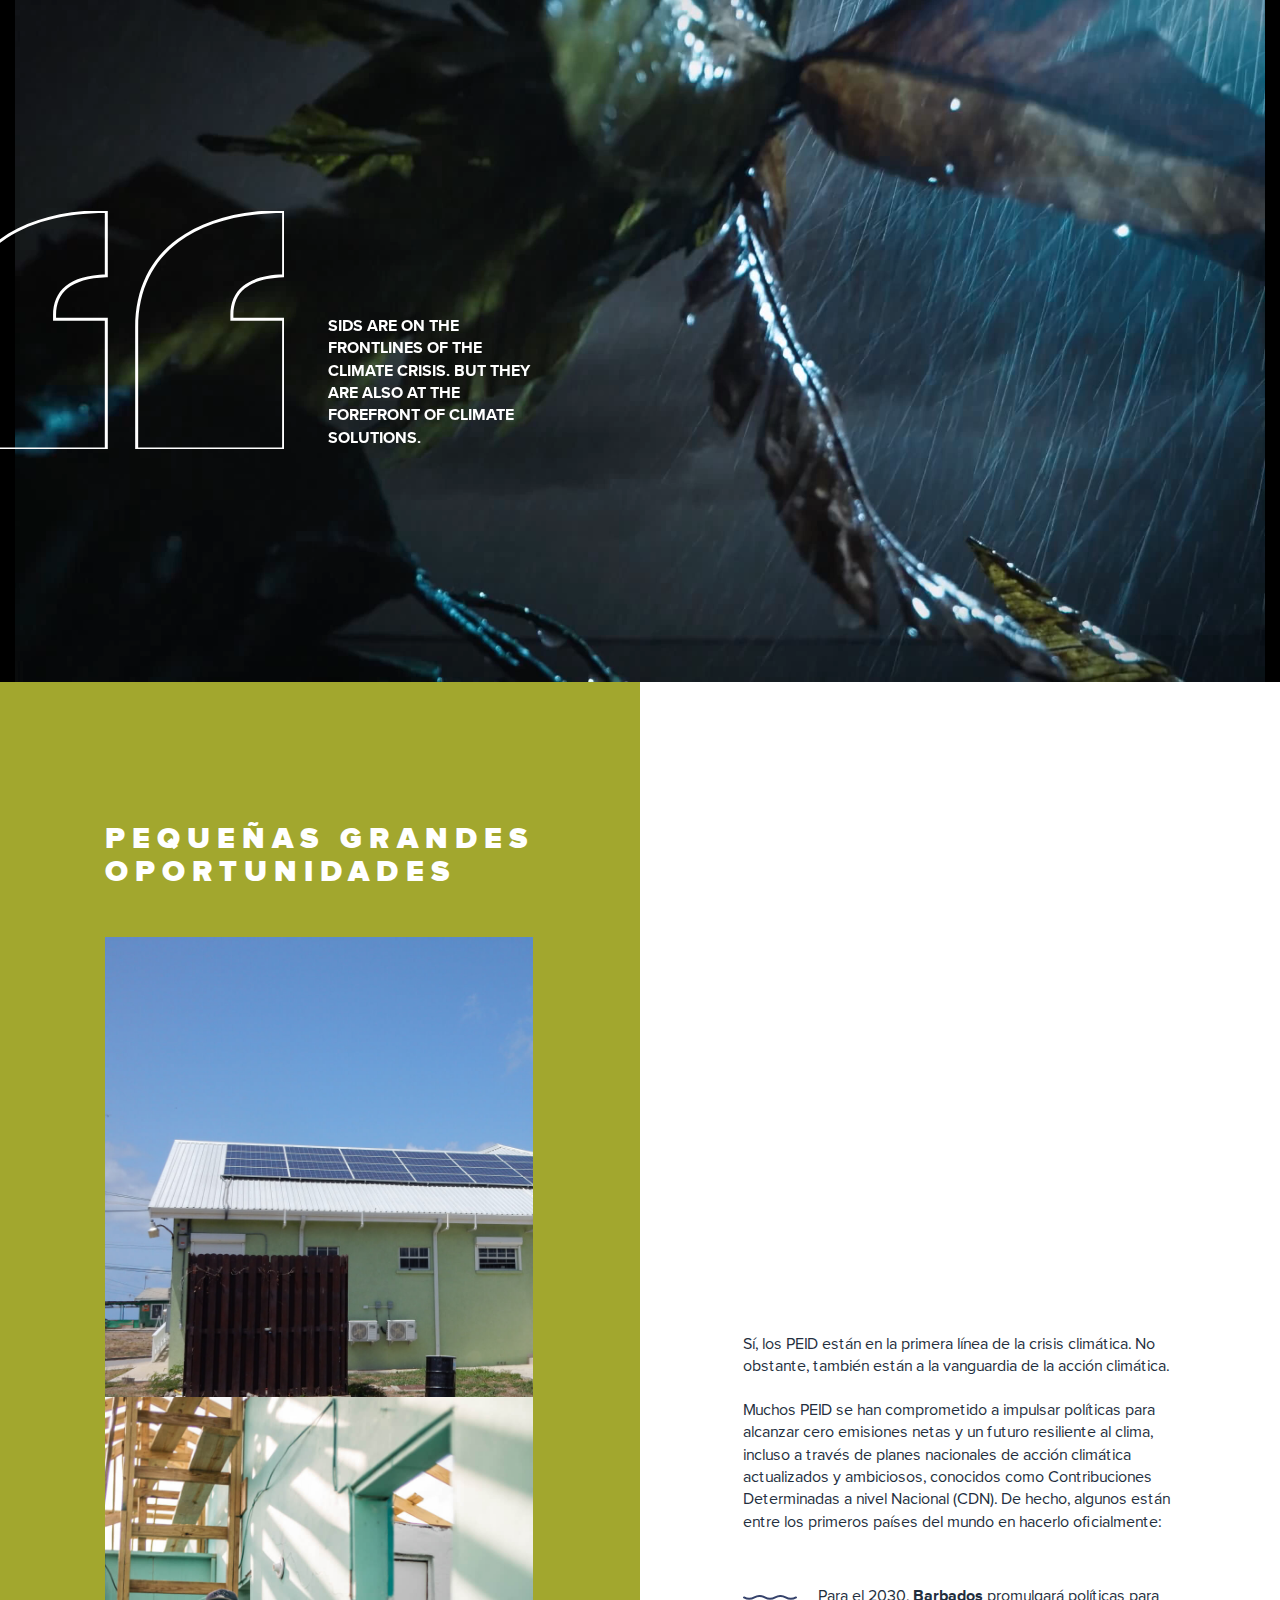
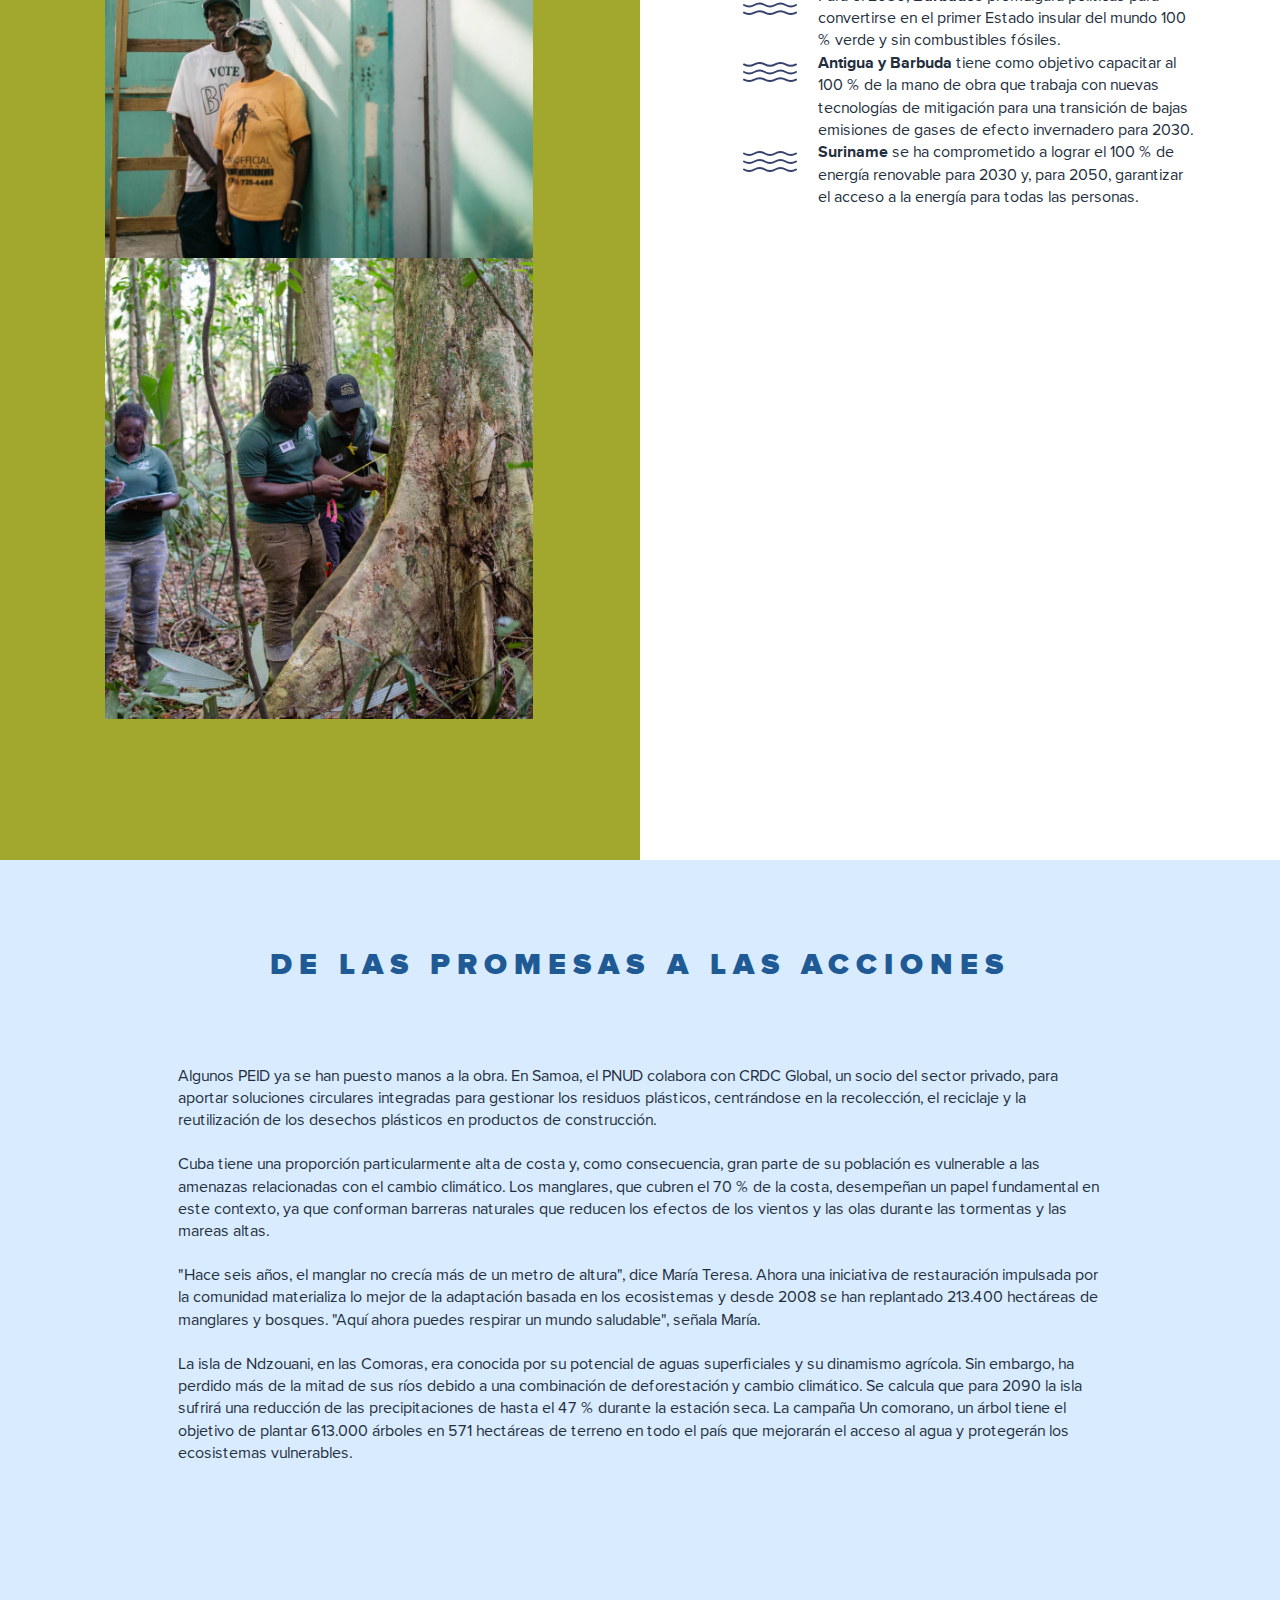
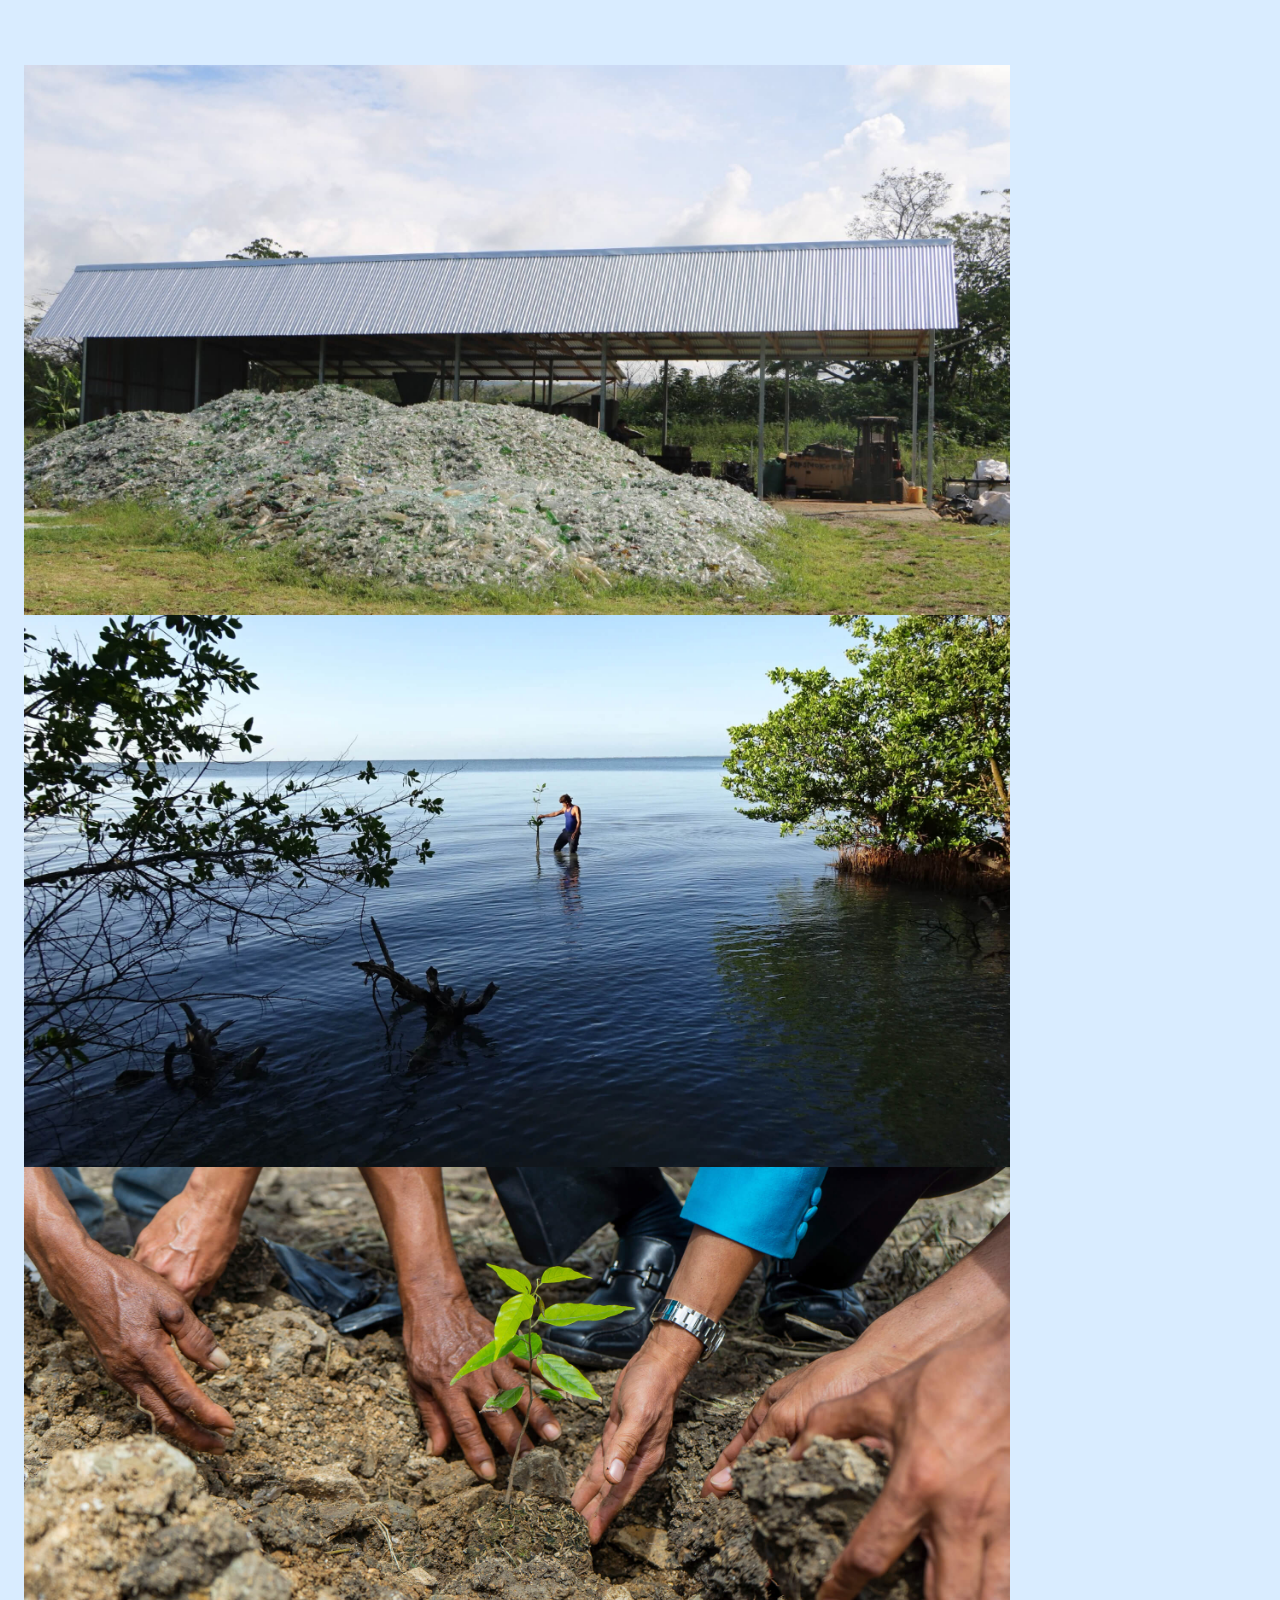
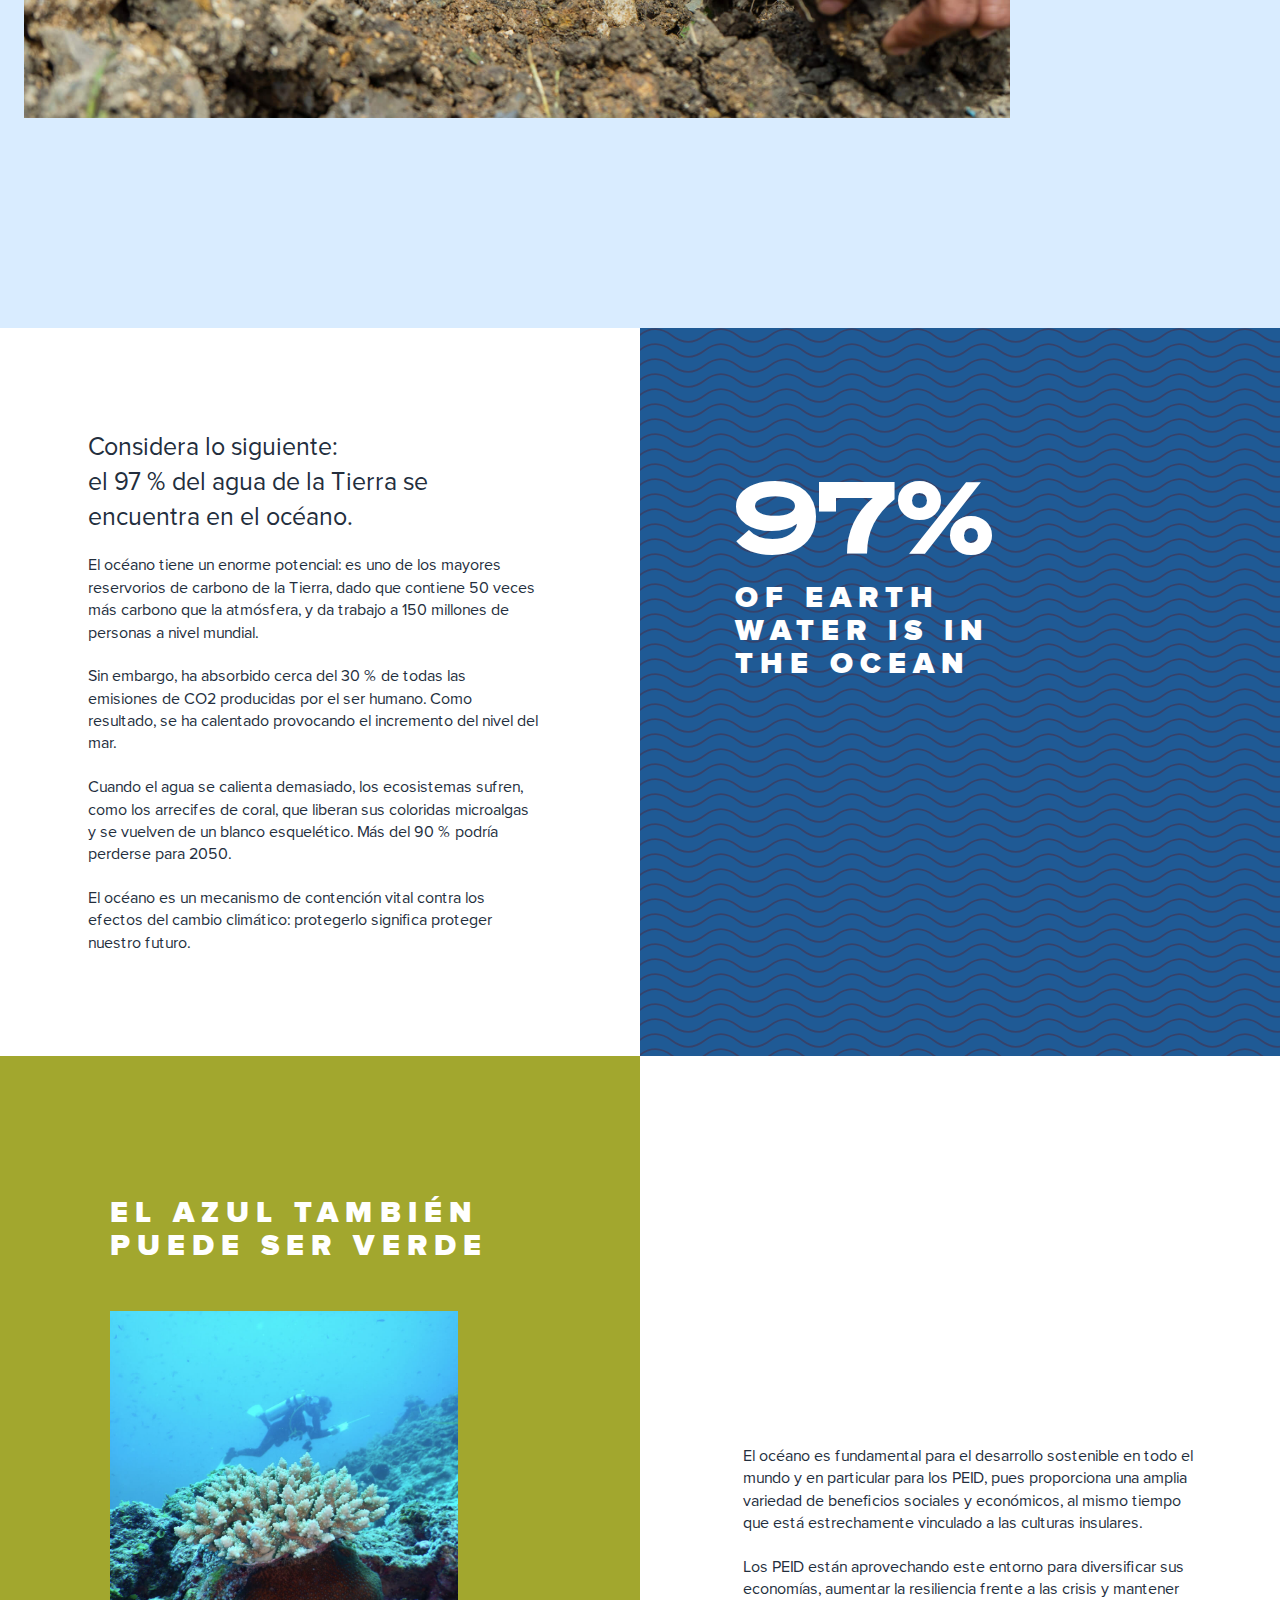
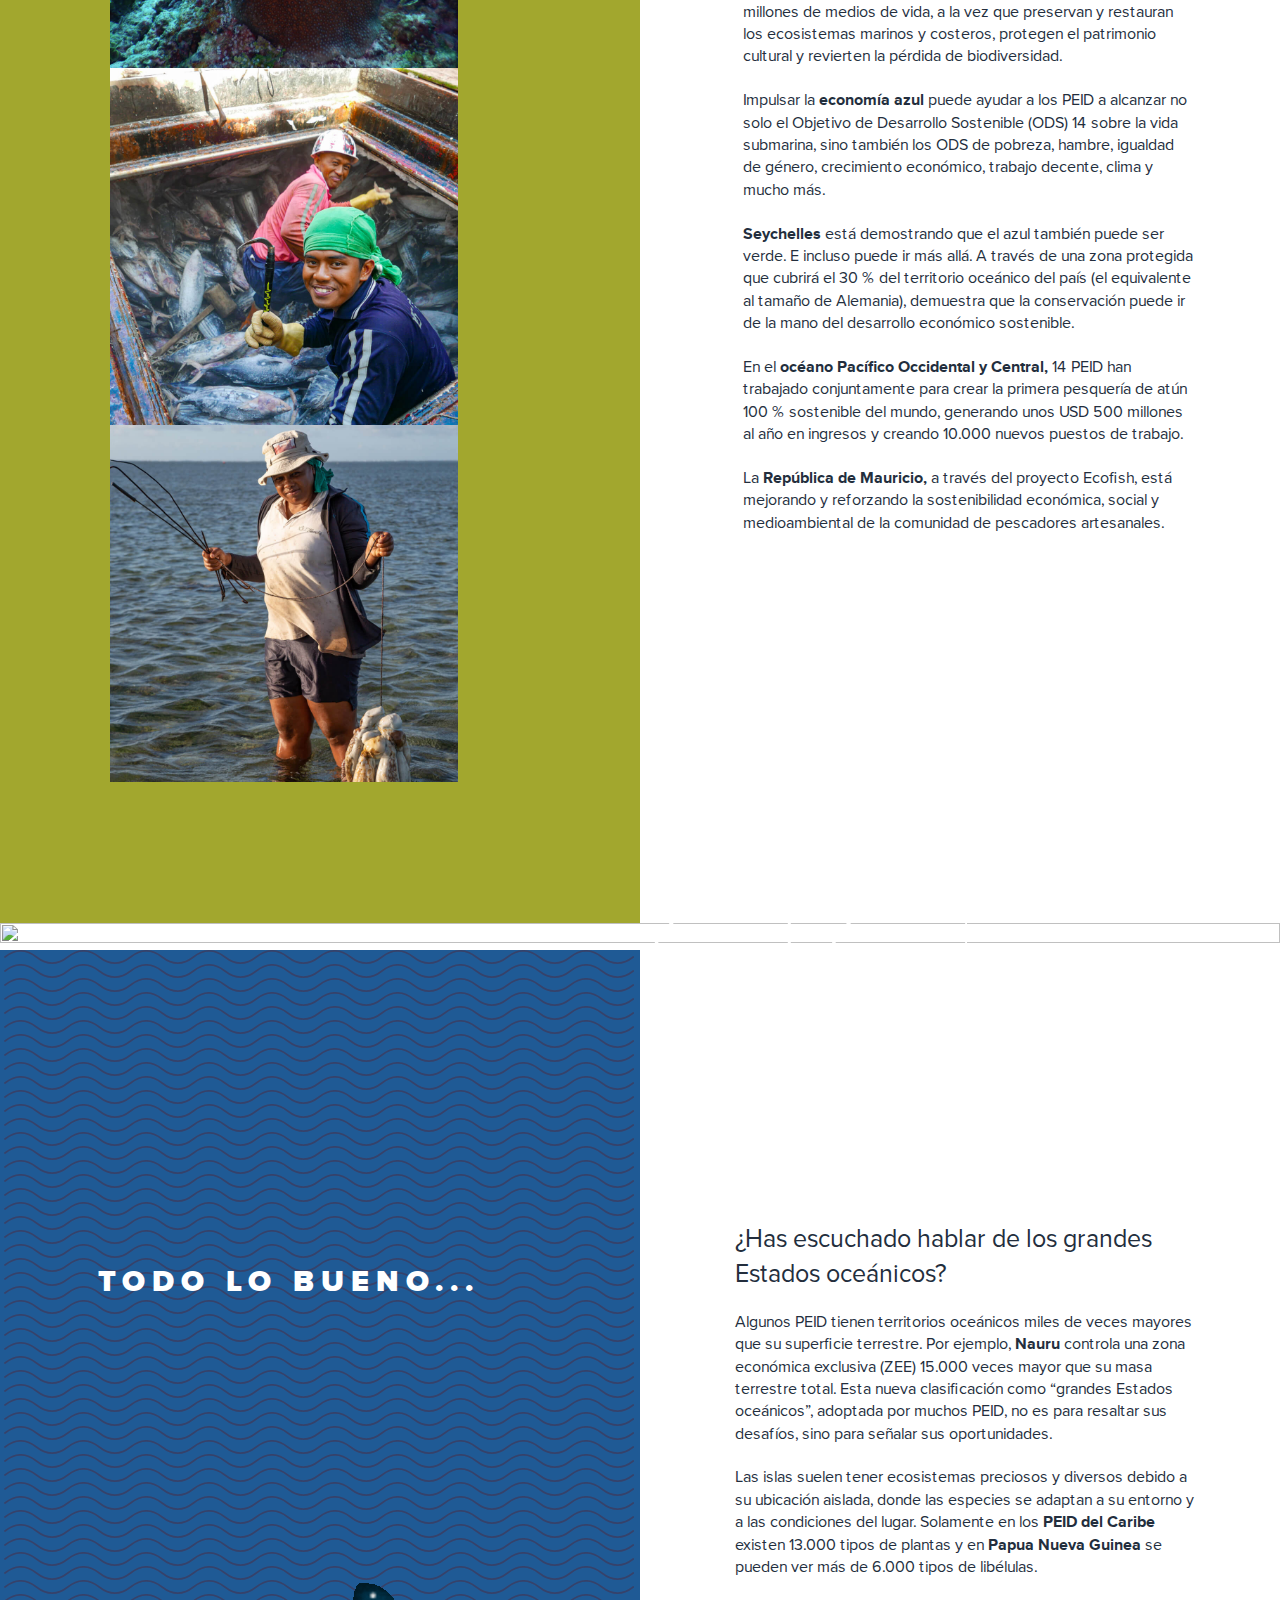
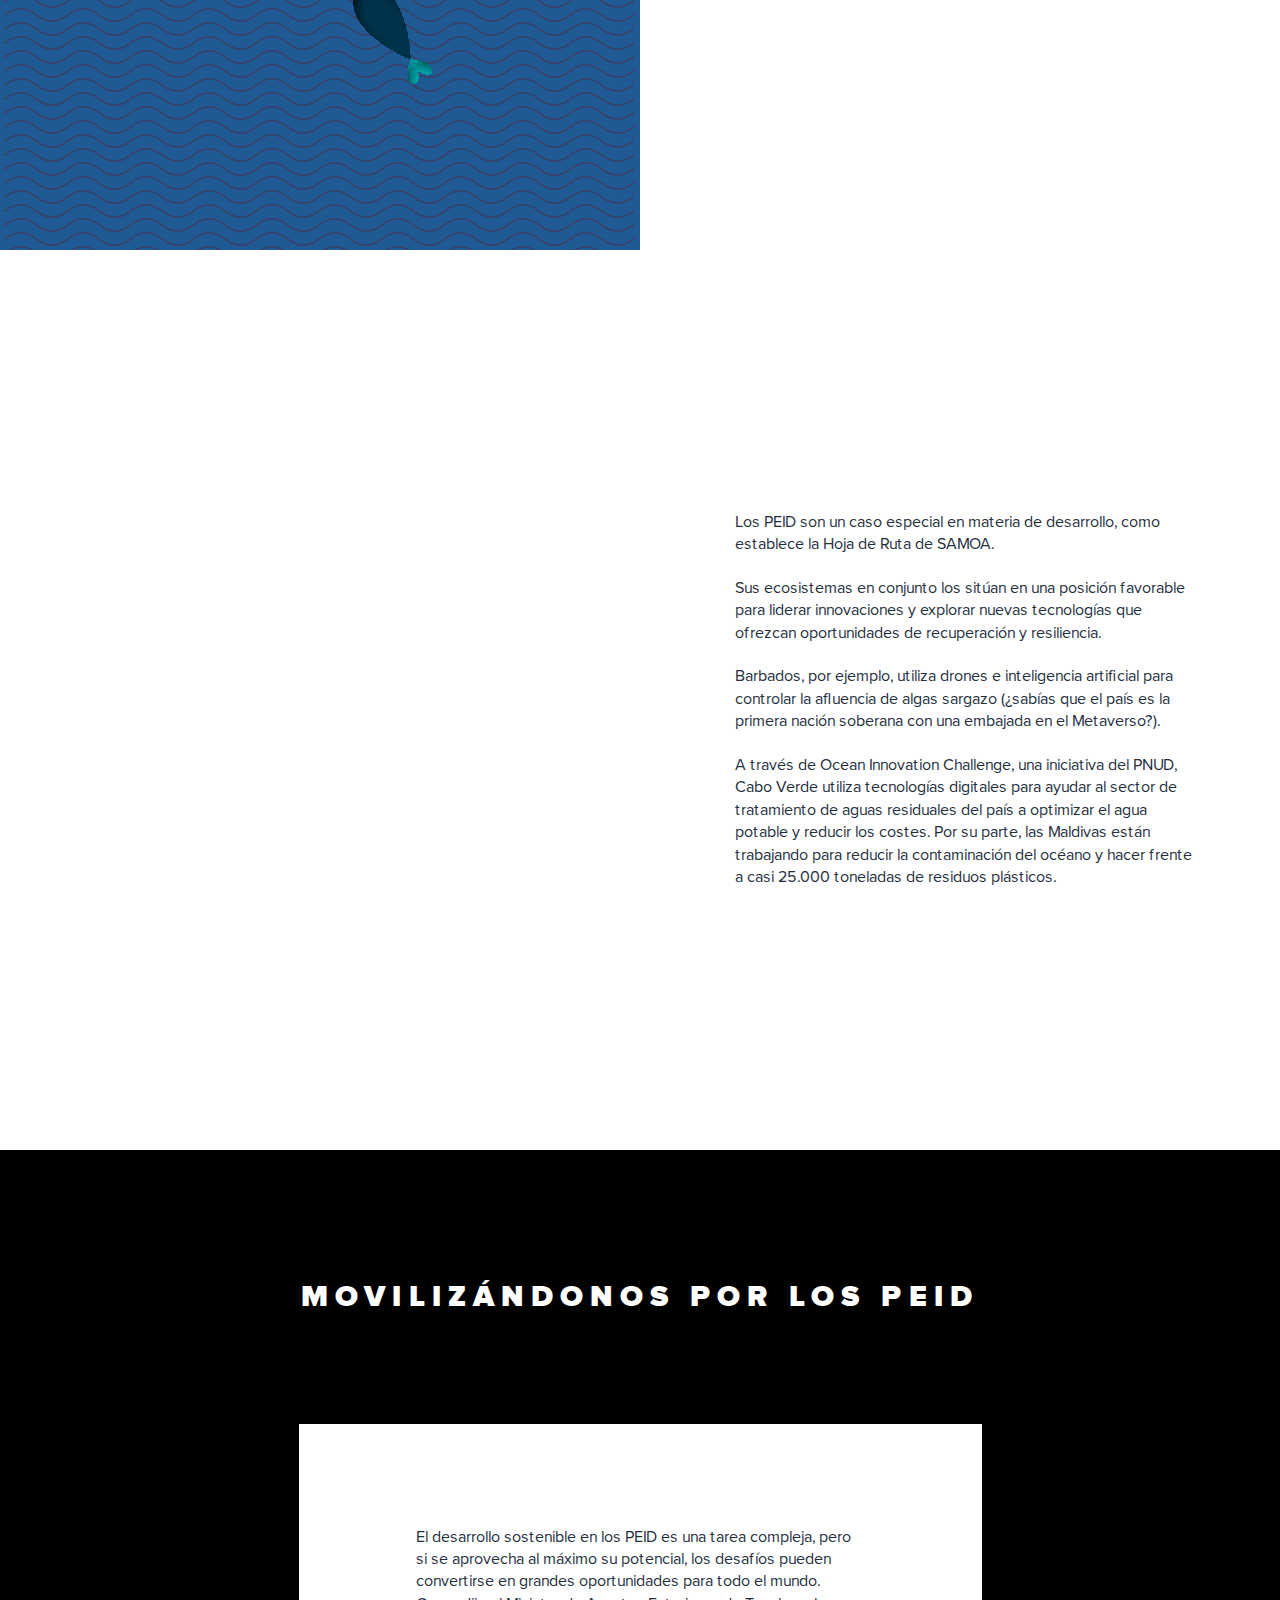
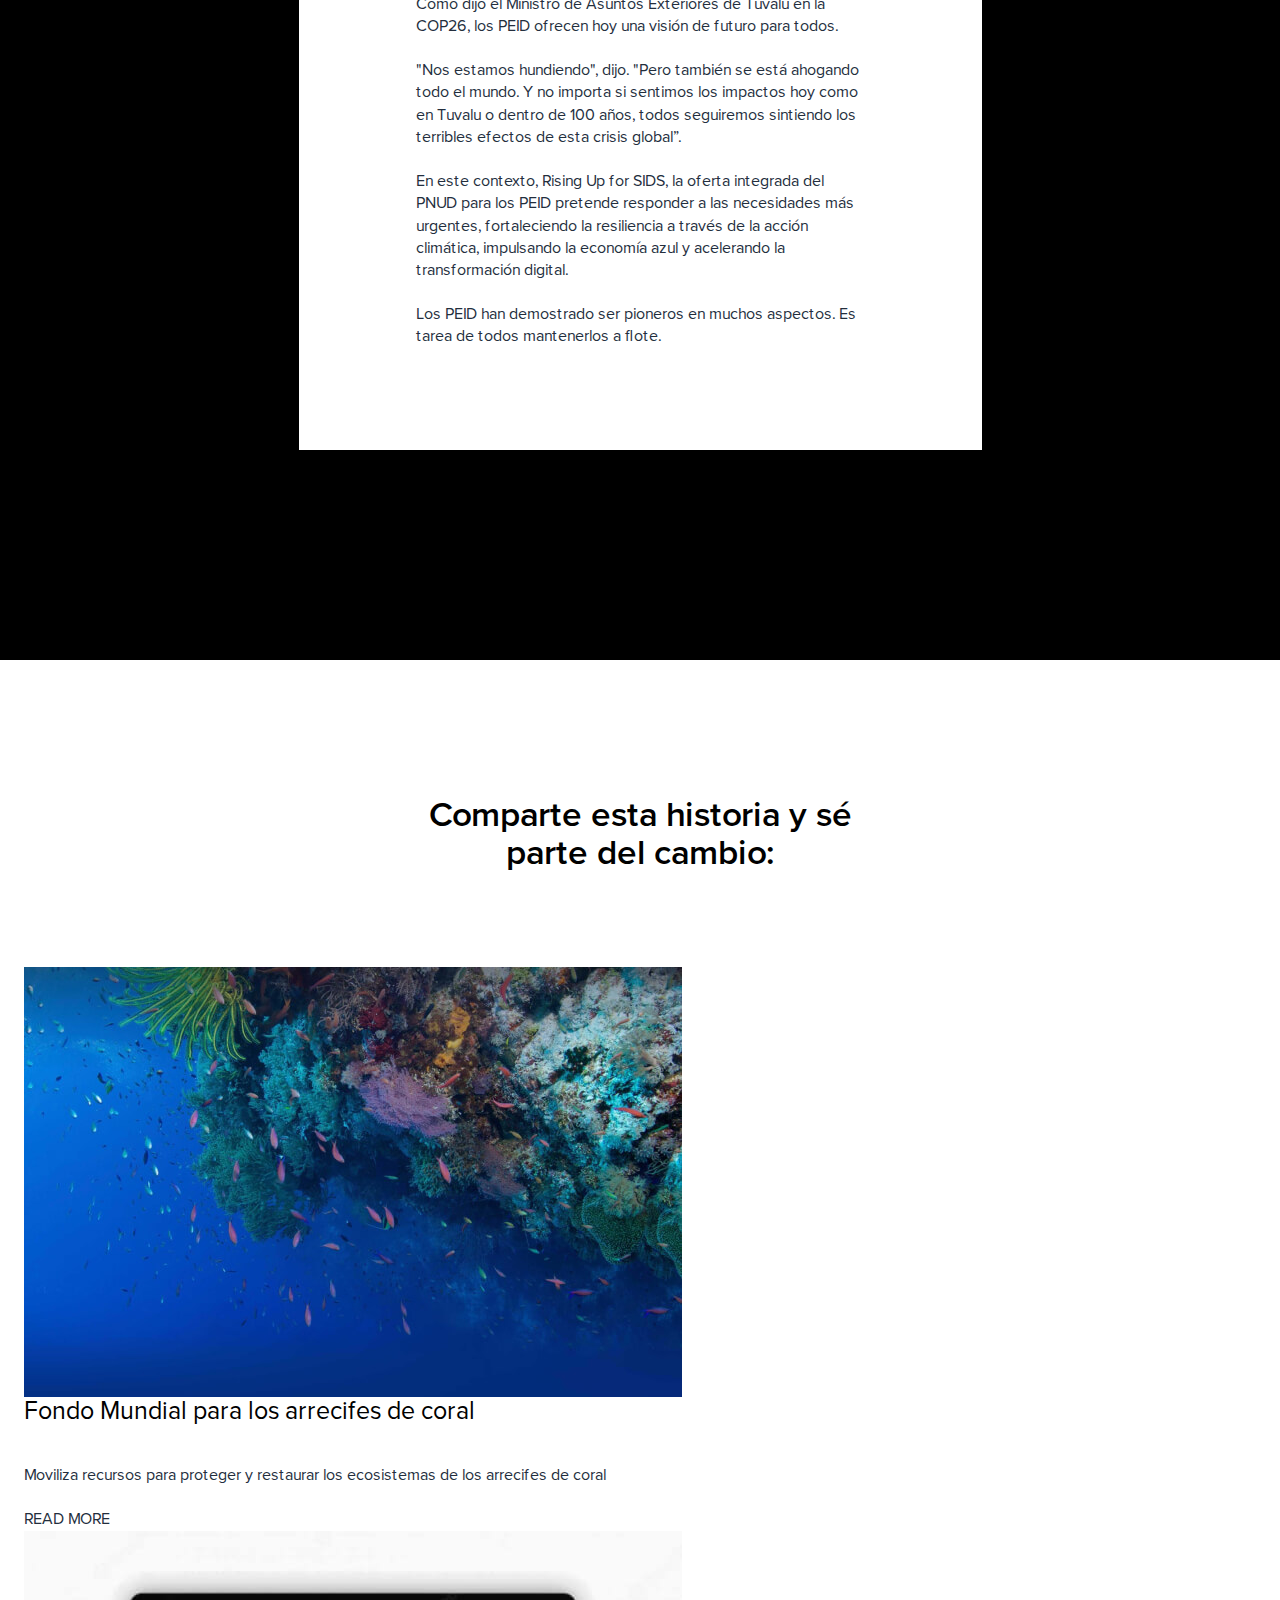
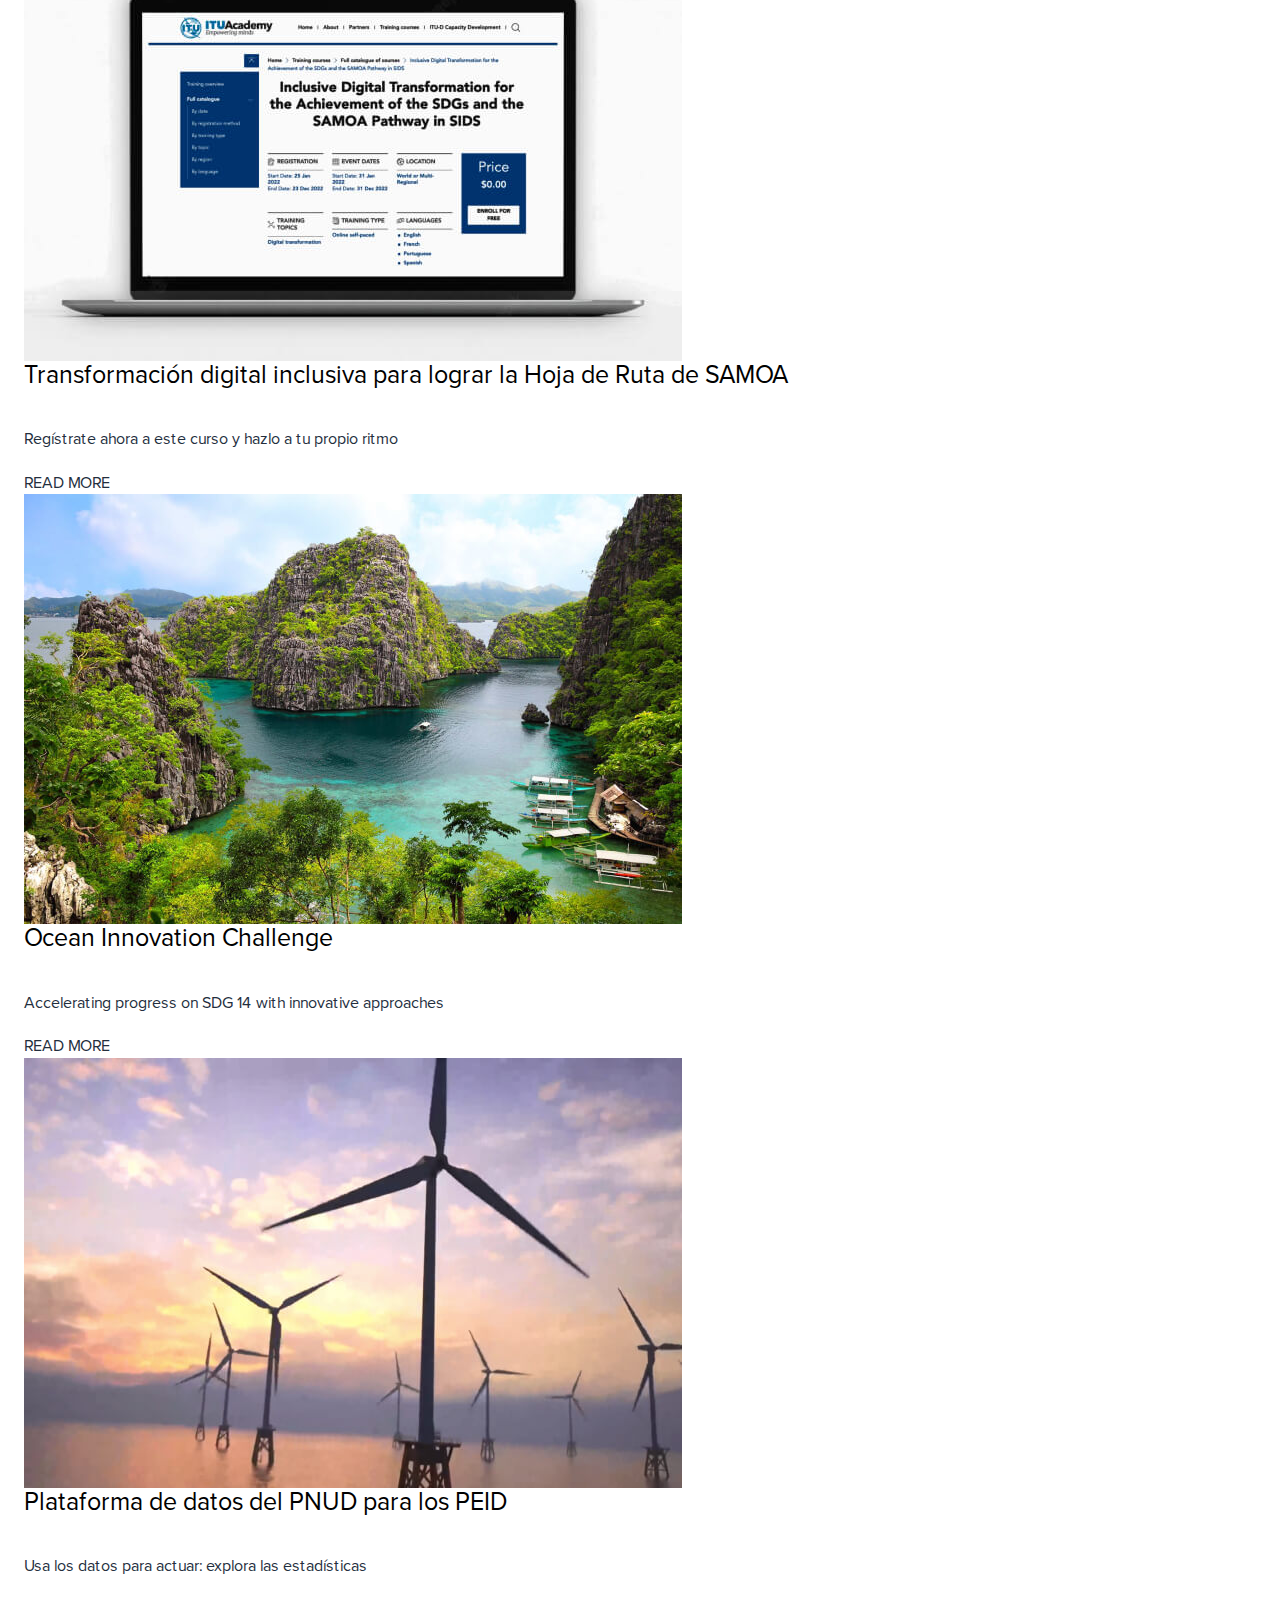
==== commit 2081df02: "Add files via upload" ====
--- a/es/index.html
+++ b/es/index.html
@@ -232,7 +232,7 @@
                                         <img class="image-carousel__image" src="../images/img6.jpg" alt="" />
                                         <div class="slide-caption">
                                             <div class="text">
-                                                <strong>PNUD Barbados / DREAM Project</strong>
+                                                <strong>"PNUD Barbados DREAM Project"</strong>
                                                 <p>El proyecto DREAM, en Barbados, tiene como objetivo reducir las emisiones de gases de efecto invernadero mediante el uso de energía renovable para la generación de electricidad al tiempo que fortalece la respuesta al riesgo de desastres del país.</p>
                                             </div>
                                         </div>
@@ -241,8 +241,8 @@
                                         <img class="image-carousel__image" src="../images/img7.jpg" alt="" />
                                         <div class="slide-caption">
                                             <div class="text">
-                                                <strong>PNUD / Michael Atwood</strong>
-                                                <p>Seis meses después de que dos de los huracanes más agresivos registrados en el Atlántico causaran estragos en el Caribe, las comunidades de Antigua y Barbuda empezaron a trabajar día y noche para reconstruir mejor.</p>
+                                                <strong>"PNUD Michael Atwood"</strong>
+                                                <p>Después de que dos de los huracanes más agresivos registrados en el Atlántico causaran estragos en el Caribe, las comunidades de Antigua y Barbuda están trabajando arduamente para reconstruir mejor.</p>
                                             </div>
                                         </div>
                                     </div>
@@ -251,7 +251,7 @@
                                         <div class="slide-caption">
                                             <div class="text">
                                                 <strong>Harvey Lisse</strong>
-                                                <p>La República de Suriname ha reforzado su compromiso a favor de las energías renovables, implementando una estrategia para reducir las emisiones por deforestación y degradación y adquiriendo una reserva de carbono de importancia mundial.</p>
+                                                <p>La República de Suriname ha reforzado su compromiso a favor de las energías renovables, implementando una estrategia para reducir las emisiones por deforestación y degradación.</p>
                                             </div>
                                         </div>
                                     </div>
@@ -318,7 +318,7 @@
                             <img class="image-carousel__image" src="../images/img8.jpg" alt="" />
                             <div class="slide-caption">
                                 <div class="text">
-                                    <strong>PNUD Samoa / L.Lesa</strong>
+                                    <strong>"PNUD Samoa L.Lesa"</strong>
                                     <p>Una planta de reciclaje en Samoa está a punto de triturar y procesar desechos para convertirlos en otros artículos y objetos reutilizables.</p>
                                 </div>
                             </div>
@@ -327,8 +327,8 @@
                             <img class="image-carousel__image" src="../images/img9.jpg" alt="" />
                             <div class="slide-caption">
                                 <div class="text">
-                                    <strong>PNUD Cuba / Proyecto Manglar Vivo</strong>
-                                    <p>La pérdida de manglares plantea numerosos riesgos para la población local: aumenta la erosión y exacerba la vulnerabilidad a las inundaciones, mareas ciclónicas y tormentas. Para revertir esta tendencia, miembros de la comunidad local de Cajío, provincia de Artemisa (Cuba), plantan manglares en las costas.</p>
+                                    <strong>"PNUD Cuba Proyecto Manglar Vivo"</strong>
+                                    <p>Miembros de la comunidad de Cajío, en la provincia de Artemisa (Cuba), plantan manglares en las costas para protegerlas de la erosión, inundaciones y mareas.</p>
                                 </div>
                             </div>
                         </div>
@@ -337,7 +337,7 @@
                             <div class="slide-caption">
                                 <div class="text">
                                     <strong>PNUD Comoras</strong>
-                                    <p>Los esfuerzos de reforestación de la campaña "Un comorano, un árbol" mejorarán el acceso al agua, protegerán los ecosistemas vulnerables y generarán un bien público vital que beneficiará a la gente de las Comoras en los próximos años.</p>
+                                    <p>Los esfuerzos de reforestación de la campaña "Un comorano, un árbol" mejorarán el acceso al agua, protegerán los ecosistemas vulnerables y generarán un bien público vital que beneficiará a la gente de las Comoras y del mundo.</p>
                                 </div>
                             </div>
                         </div>
@@ -361,9 +361,11 @@
                 </div>
                 <div class="col-12 col-md-6 pl-0 carbon-details-inner">
                     <div class="text">
-                        <div class="heading-frame">
-                            <strong class="percentage-tag">97%</strong>
-                            <h4>of earth water is in the ocean</h4>
+                        <div class="heading-frame ocean">
+                            <div class="t-box">
+                                <strong class="percentage-tag">97%</strong>
+                                <h4>of earth water is in the ocean</h4>
+                            </div>
                         </div>
                     </div>
                     <div class="show-tablet">
@@ -382,7 +384,7 @@
         <section class="opportunities-holder second">
             <div class="row opportunities-cols">
                 <div class="col-12 col-md-6 pr-0 opportunity-images">
-                    <div class="text-frame">
+                    <div class="text-frame slide-holder-area">
                         <div class="show-desktop-large">
                             <h4>El azul también puede ser verde </h4>
                         </div>
@@ -403,8 +405,8 @@
                                         <img class="image-carousel__image" src="../images/img12.jpg" alt="" />
                                         <div class="slide-caption">
                                             <div class="text">
-                                                <strong>Matthew Morgan/ICS</strong>
-                                                <p>Los arrecifes de coral sostienen los pilares económicos del país y, al mismo tiempo, sustentan los medios de vida y la cultura de la gente de Seychelles.</p>
+                                                <strong>"ICS Matthew Morgan"</strong>
+                                                <p>Cuando el agua se calienta demasiado, los arrecifes de coral liberan sus coloridas microalgas y se vuelven de un blanco esquelético. Más del 90 % podría perderse para 2050. </p>
                                             </div>
                                         </div>
                                     </div>
@@ -413,7 +415,7 @@
                                         <div class="slide-caption">
                                             <div class="text">
                                                 <strong>Francisco Blaha</strong>
-                                                <p>En un barco pesquero del océano Pacífico, la única área en donde se captura atún de manera sostenible, miembros de la tripulación descargan pesacado desde la escotilla.</p>
+                                                <p>Los miembros de la tripulación descargan barrilete congelado en el Pacífico central, hogar de la primera pesquería de atún 100 % sostenible del mundo.</p>
                                             </div>
                                         </div>
                                     </div>
@@ -421,7 +423,7 @@
                                         <img class="image-carousel__image" src="../images/img14.jpg" alt="" />
                                         <div class="slide-caption">
                                             <div class="text">
-                                                <strong>PNUD Mauricio y Seychelles / Stéphane Bellerose y Jean-Yan Norbert</strong>
+                                                <strong>"PNUD Mauricio y Seychelles Stéphane Bellerose y Jean-Yan Norbert"</strong>
                                                 <p>Los pescadores artesanales de pulpos pasan horas en el agua durante la marea baja, manteniendo sus capturas enganchadas en palos de metal. A medida que sube la marea, regresan colectivamente a sus respectivos botes y regresan a la costa a través de canales conocidos para evitar hacer daño a los arrecifes de coral.</p>
                                             </div>
                                         </div>
@@ -676,7 +678,7 @@
                                     <li><a target="_blank" href="https://twitter.com/pnud" class="twitter" title="Twitter">twitter</a></li>
                                     <li><a target="_blank" href="https://www.youtube.com/UNDP/" class="youtube" title="Youtube">youtube</a></li>
                                 </ul>
-                            </div>
+                            </div> 
                         </div>
                     </div>
                 </div>
@@ -738,58 +740,6 @@
             document.querySelector(".main7 path").setAttribute("d", path) 
             document.querySelector(".main8 path").setAttribute("d", path) 
             document.querySelector(".main9 path").setAttribute("d", path) 
-            document.querySelector(".main10 path").setAttribute("d", path) 
-            document.querySelector(".main11 path").setAttribute("d", path) 
-            document.querySelector(".main12 path").setAttribute("d", path) 
-            document.querySelector(".main13 path").setAttribute("d", path) 
-            document.querySelector(".main14 path").setAttribute("d", path) 
-            document.querySelector(".main15 path").setAttribute("d", path) 
-            document.querySelector(".main16 path").setAttribute("d", path) 
-            document.querySelector(".main17 path").setAttribute("d", path) 
-            document.querySelector(".main18 path").setAttribute("d", path) 
-            document.querySelector(".main18 path").setAttribute("d", path) 
-            document.querySelector(".main19 path").setAttribute("d", path) 
-            document.querySelector(".main20 path").setAttribute("d", path) 
-            document.querySelector(".main21 path").setAttribute("d", path) 
-            document.querySelector(".main22 path").setAttribute("d", path) 
-            document.querySelector(".main23 path").setAttribute("d", path) 
-            document.querySelector(".main24 path").setAttribute("d", path) 
-            document.querySelector(".main25 path").setAttribute("d", path) 
-            document.querySelector(".main26 path").setAttribute("d", path) 
-            document.querySelector(".main27 path").setAttribute("d", path) 
-            document.querySelector(".main28 path").setAttribute("d", path) 
-            document.querySelector(".main29 path").setAttribute("d", path) 
-            document.querySelector(".main30 path").setAttribute("d", path) 
-            document.querySelector(".main31 path").setAttribute("d", path) 
-            document.querySelector(".main32 path").setAttribute("d", path) 
-            document.querySelector(".main33 path").setAttribute("d", path) 
-            document.querySelector(".main34 path").setAttribute("d", path) 
-            document.querySelector(".main35 path").setAttribute("d", path) 
-            document.querySelector(".main36 path").setAttribute("d", path) 
-            document.querySelector(".main37 path").setAttribute("d", path) 
-            document.querySelector(".main38 path").setAttribute("d", path) 
-            document.querySelector(".main39 path").setAttribute("d", path) 
-            document.querySelector(".main40 path").setAttribute("d", path) 
-            document.querySelector(".main41 path").setAttribute("d", path) 
-            document.querySelector(".main42 path").setAttribute("d", path) 
-            document.querySelector(".main43 path").setAttribute("d", path) 
-            document.querySelector(".main44 path").setAttribute("d", path) 
-            document.querySelector(".main45 path").setAttribute("d", path)
-            document.querySelector(".main46 path").setAttribute("d", path)
-            document.querySelector(".main47 path").setAttribute("d", path)
-            document.querySelector(".main48 path").setAttribute("d", path)
-            document.querySelector(".main49 path").setAttribute("d", path)
-            document.querySelector(".main50 path").setAttribute("d", path)
-            document.querySelector(".main51 path").setAttribute("d", path)
-            document.querySelector(".main52 path").setAttribute("d", path)
-            document.querySelector(".main53 path").setAttribute("d", path)
-            document.querySelector(".main54 path").setAttribute("d", path)
-            document.querySelector(".main55 path").setAttribute("d", path)
-            document.querySelector(".main56 path").setAttribute("d", path)
-            document.querySelector(".main57 path").setAttribute("d", path)
-            document.querySelector(".main58 path").setAttribute("d", path)
-            document.querySelector(".main59 path").setAttribute("d", path)
-            document.querySelector(".main60 path").setAttribute("d", path)
             t += 1
             requestAnimationFrame(animate)
         }
--- a/css/main.css
+++ b/css/main.css
@@ -3124,6 +3124,19 @@
     margin-top: 136px;
   }
 }
+.details-holder .heading-frame.ocean {
+  max-width: 450px;
+  margin-left: auto;
+  margin-right: auto;
+}
+.details-holder .heading-frame.ocean .t-box {
+  max-width: 272px;
+}
+@media (min-width: 767px) {
+  .details-holder .heading-frame.ocean .t-box {
+    max-width: 300px;
+  }
+}
 .details-holder .img-frame {
   position: relative;
 }
@@ -3337,6 +3350,11 @@
     padding: 141px 0 141px 15px;
     margin: 0 0 0 auto;
   }
+}
+.opportunities-holder .text-frame.slide-holder-area {
+  max-width: 450px;
+  margin-left: auto;
+  margin-right: auto;
 }
 
 .opportunity-data h4 {
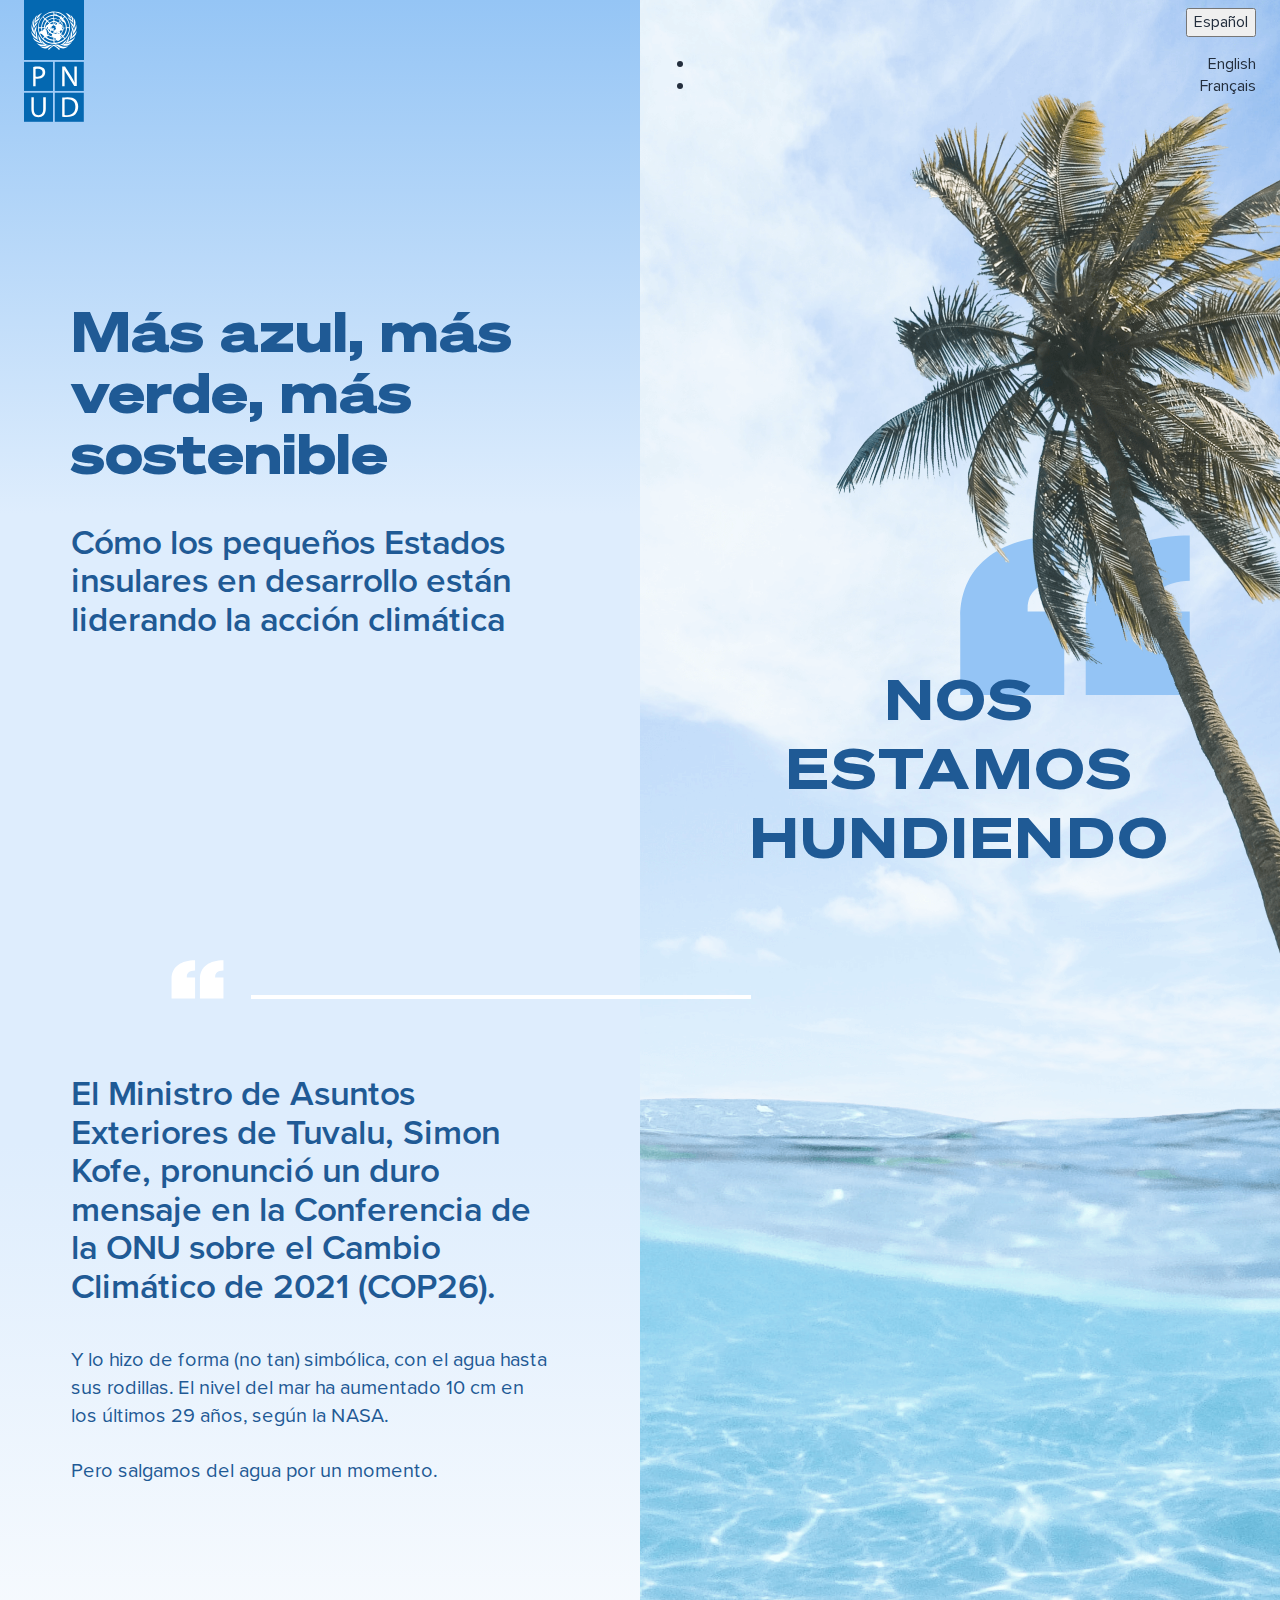
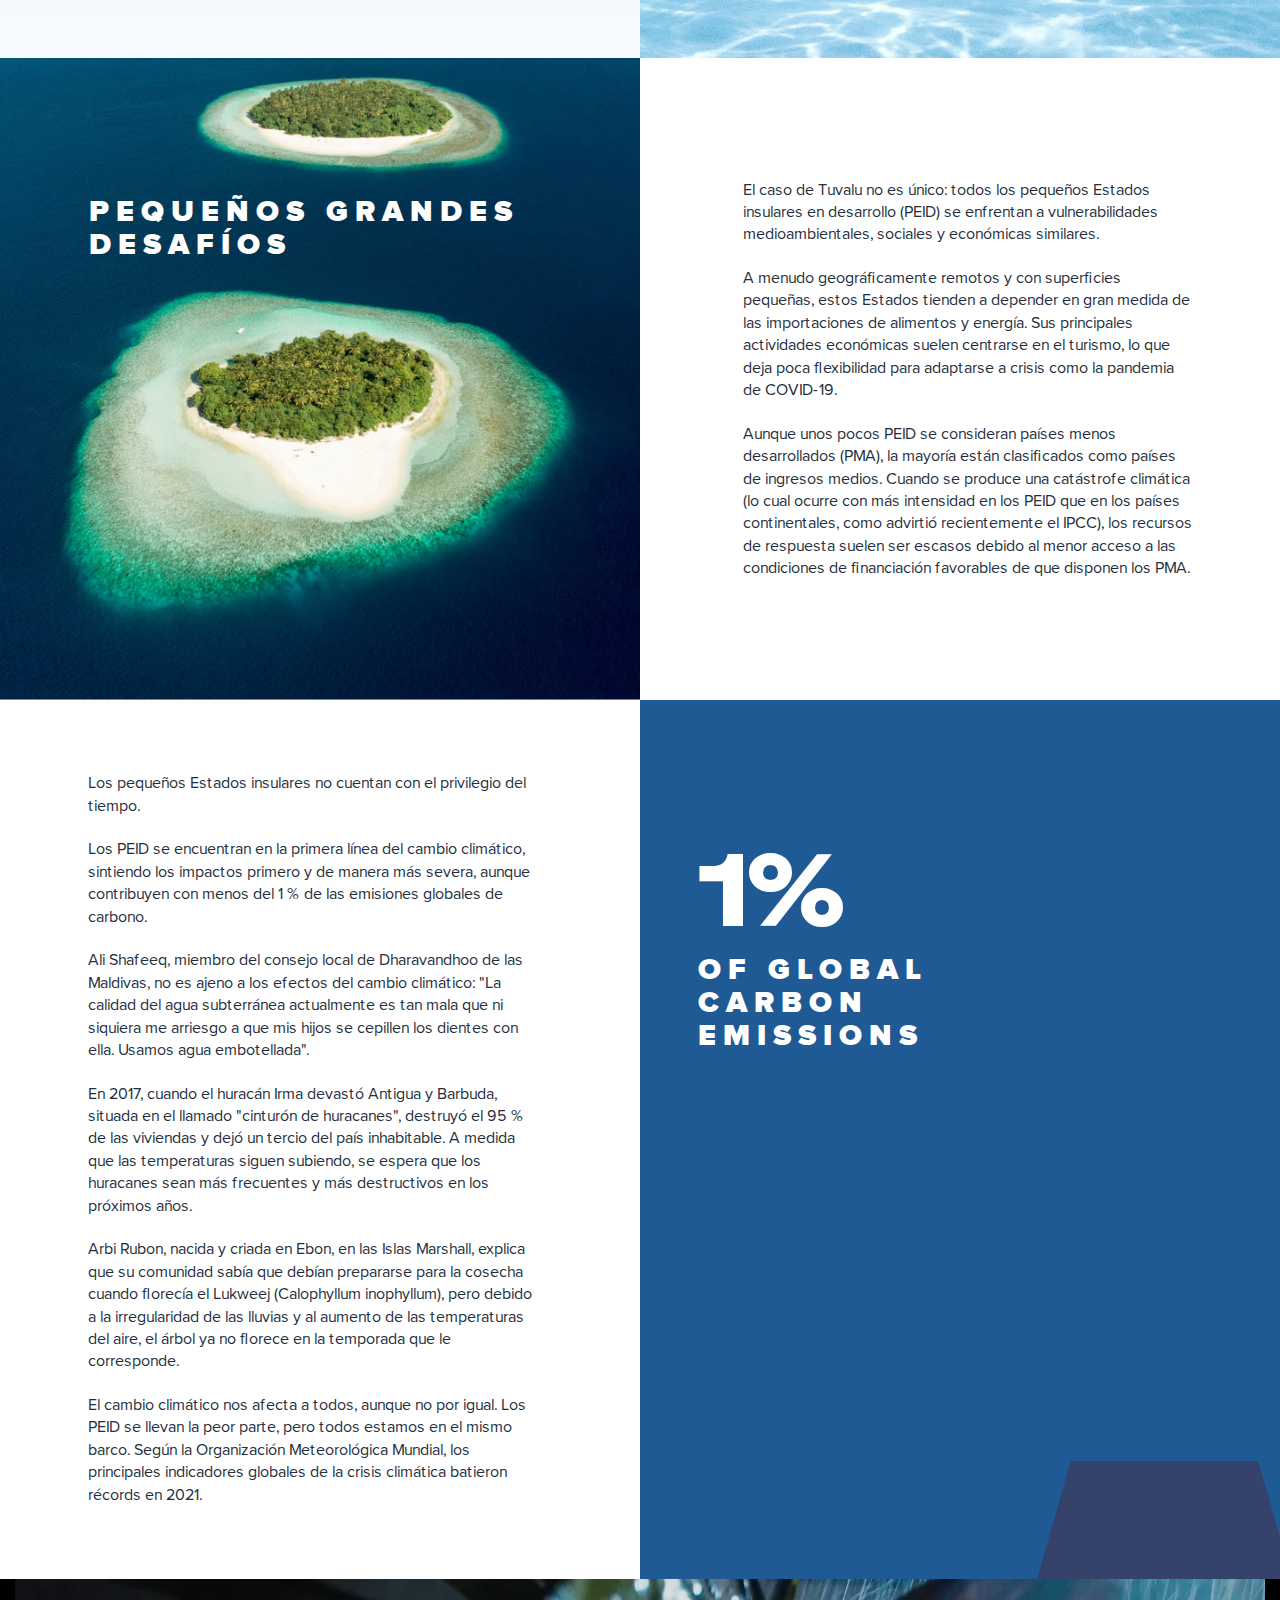
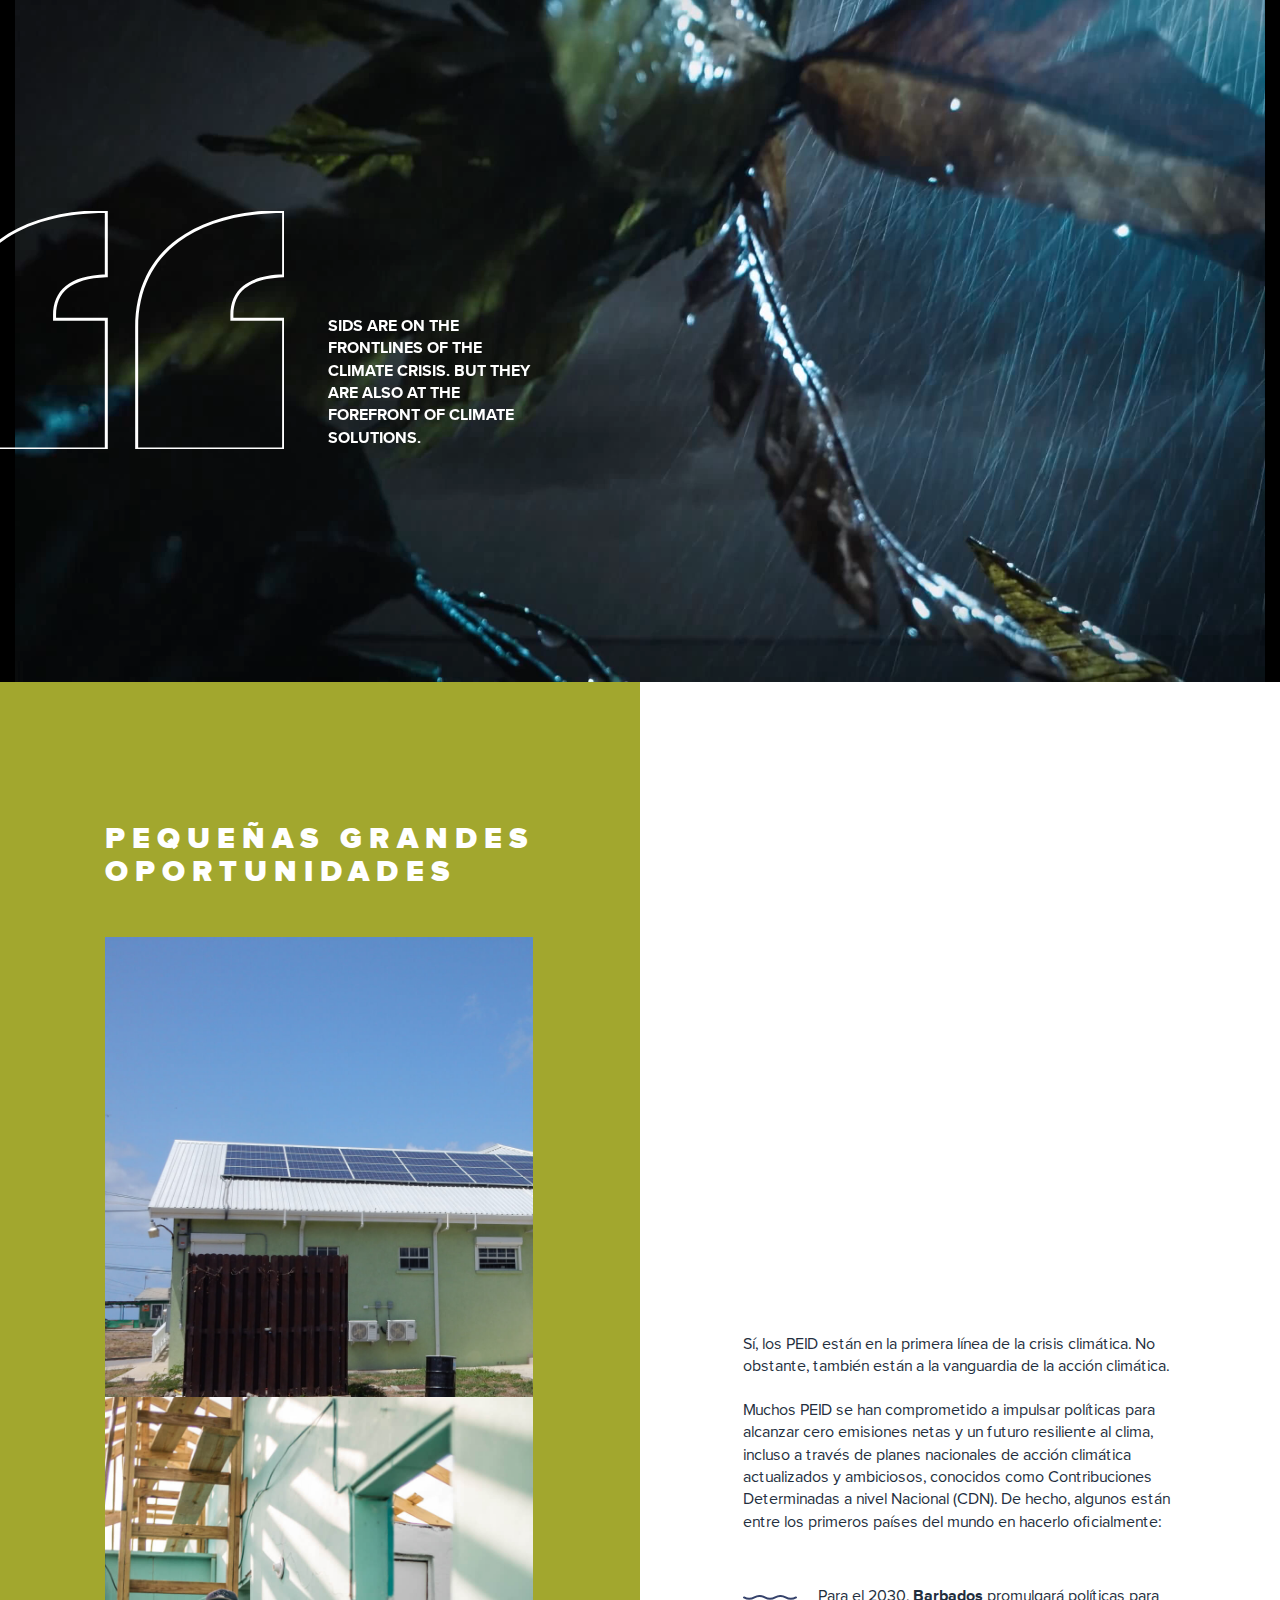
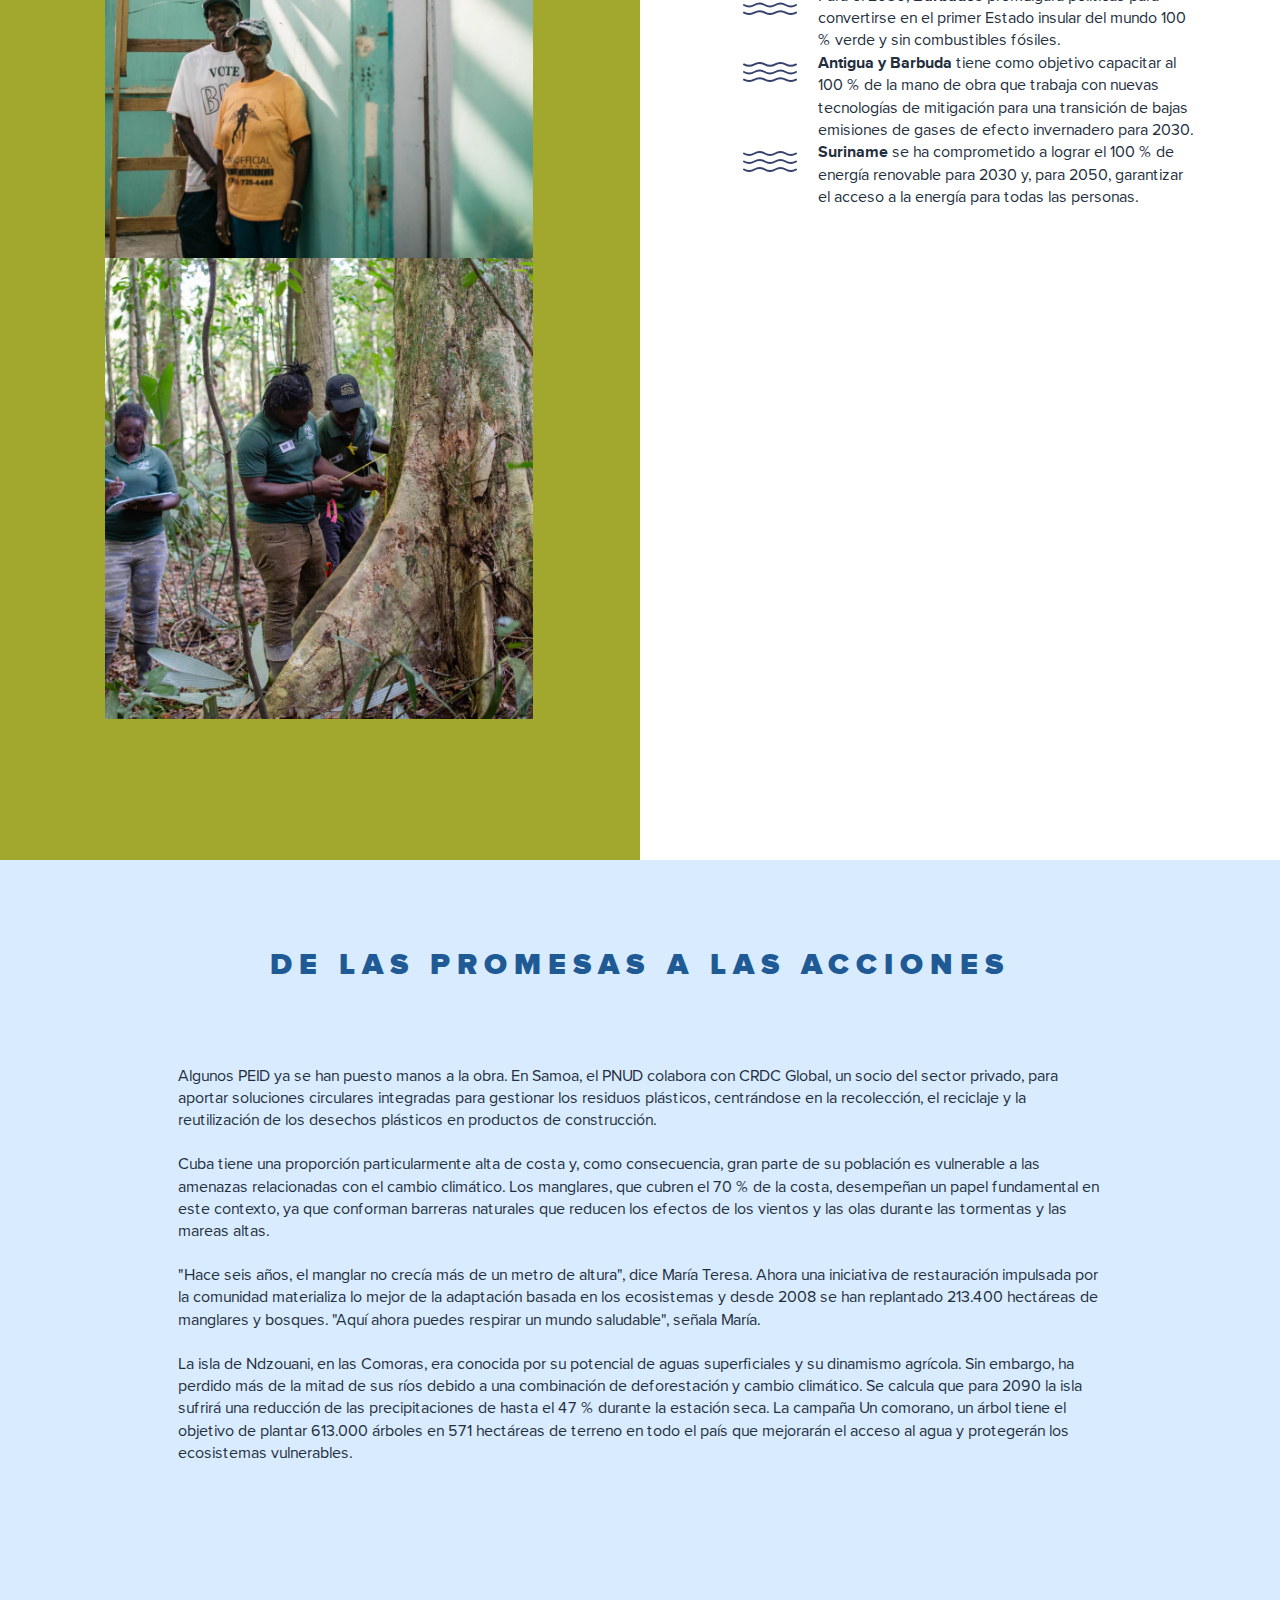
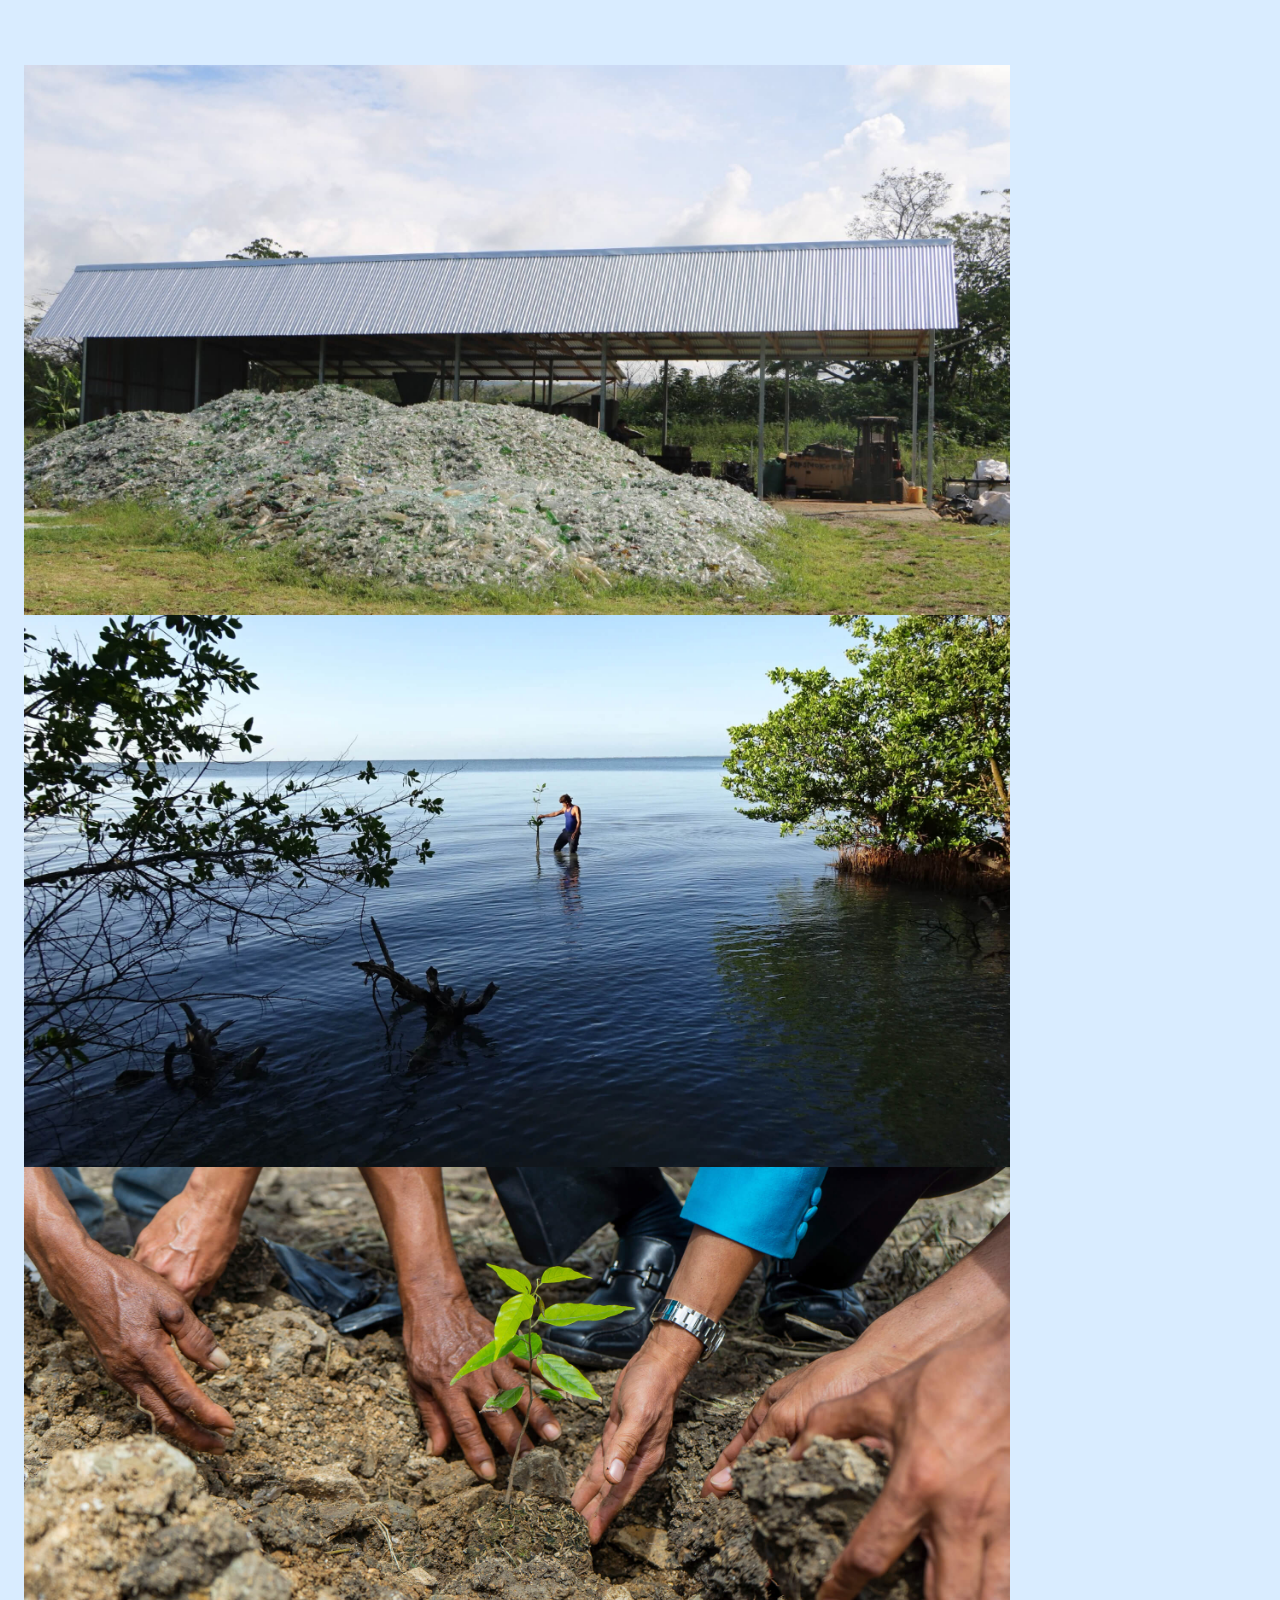
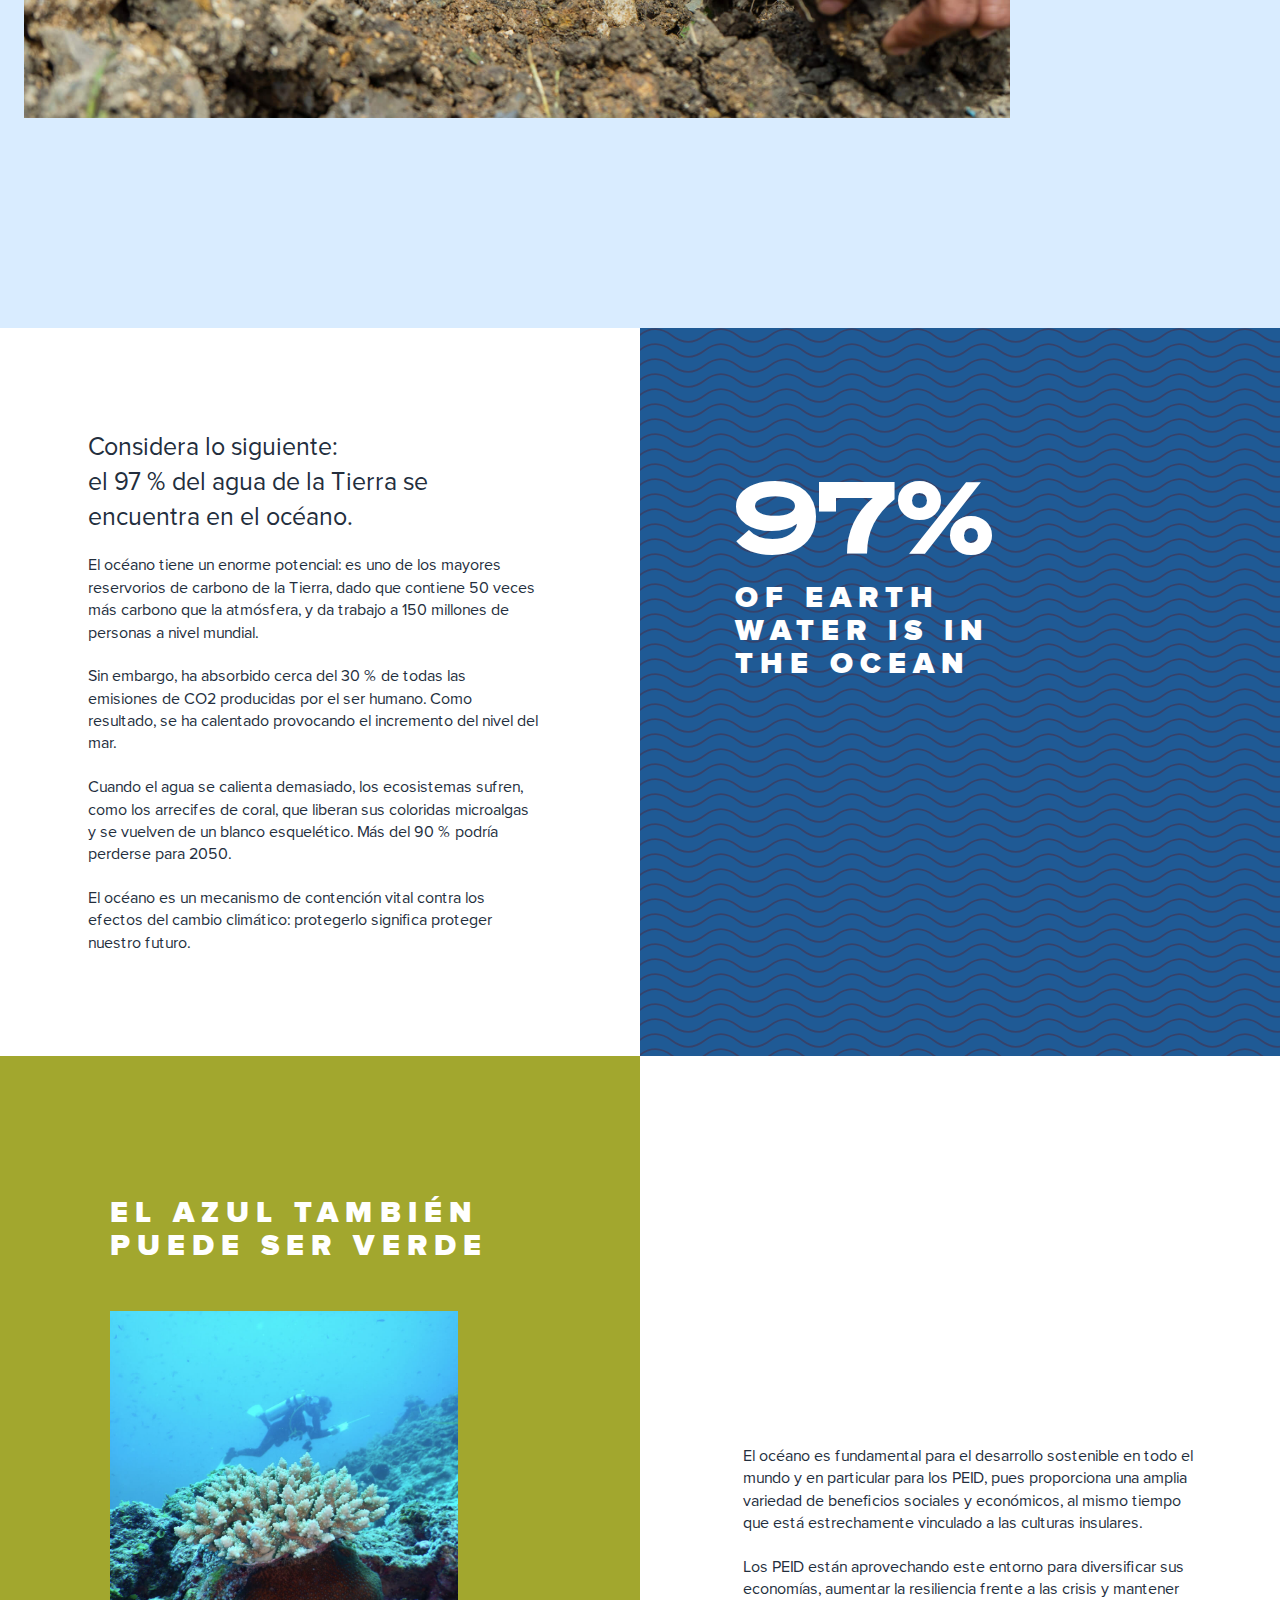
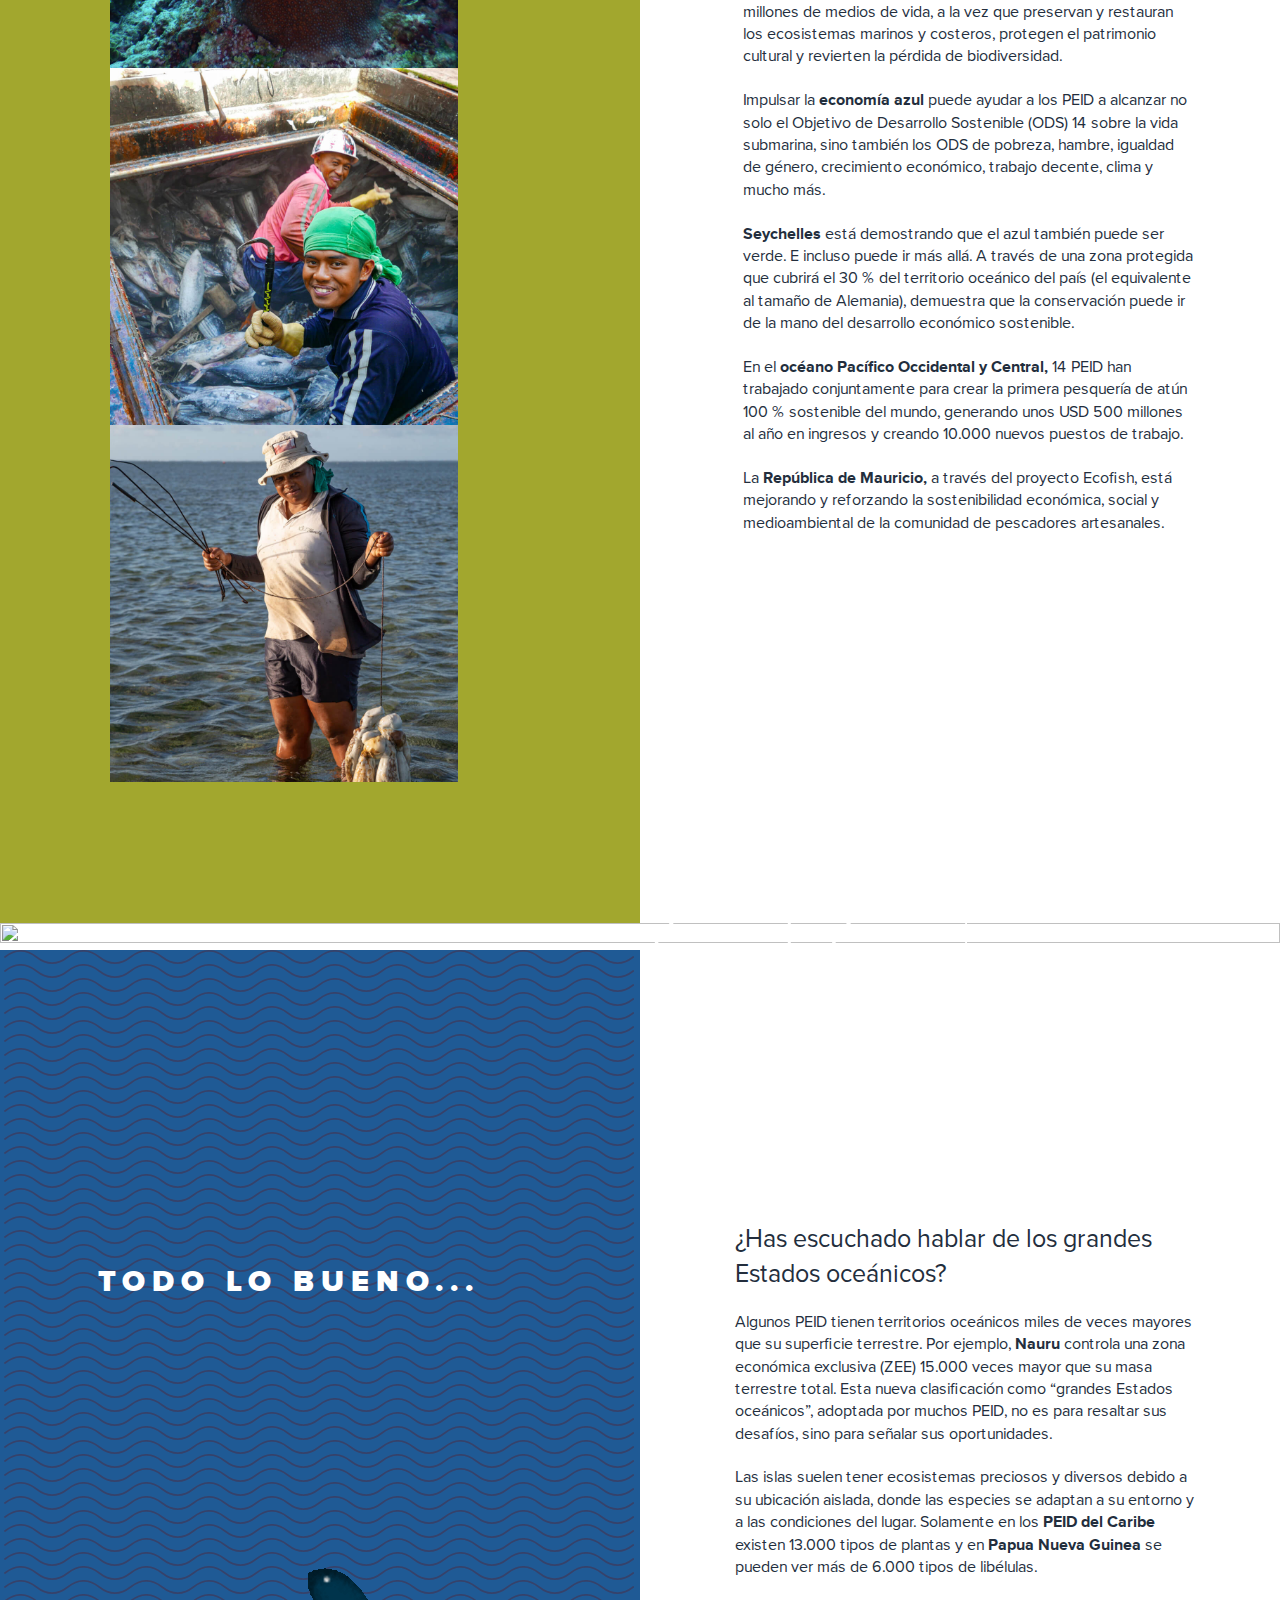
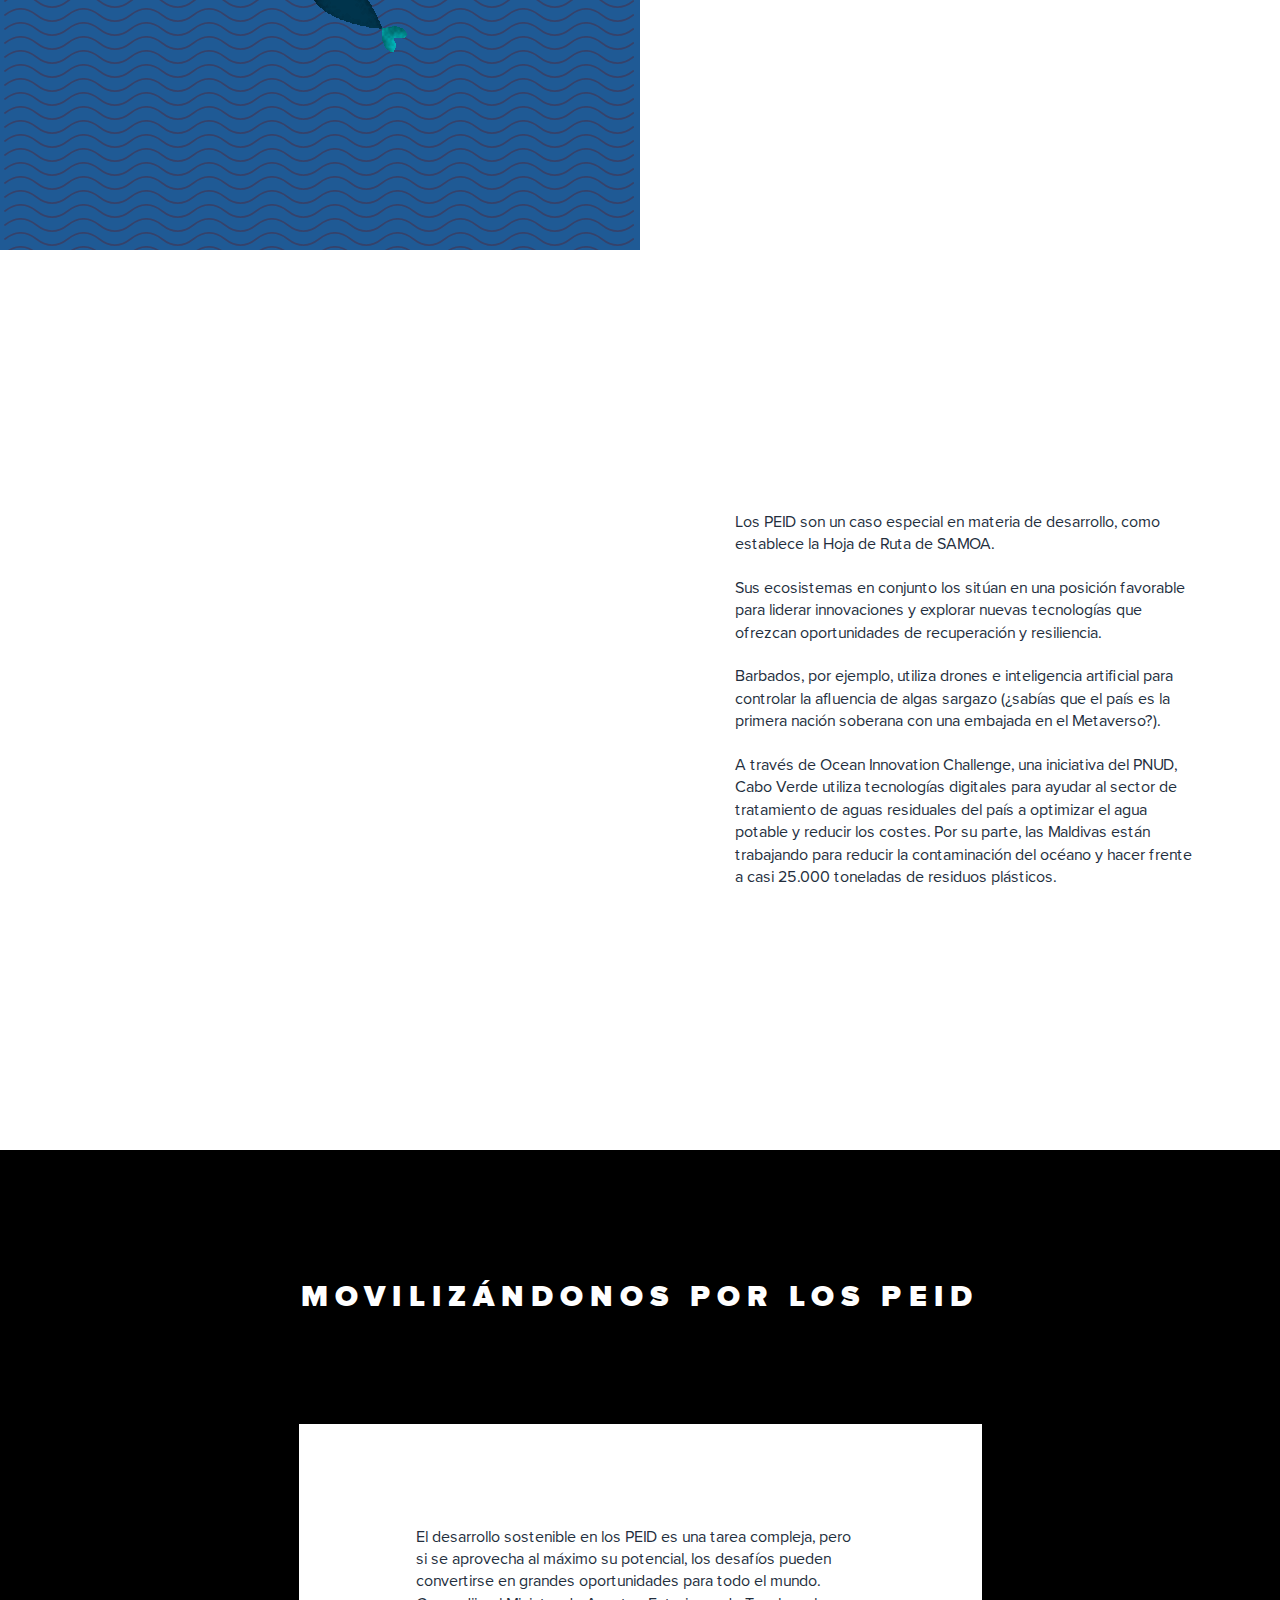
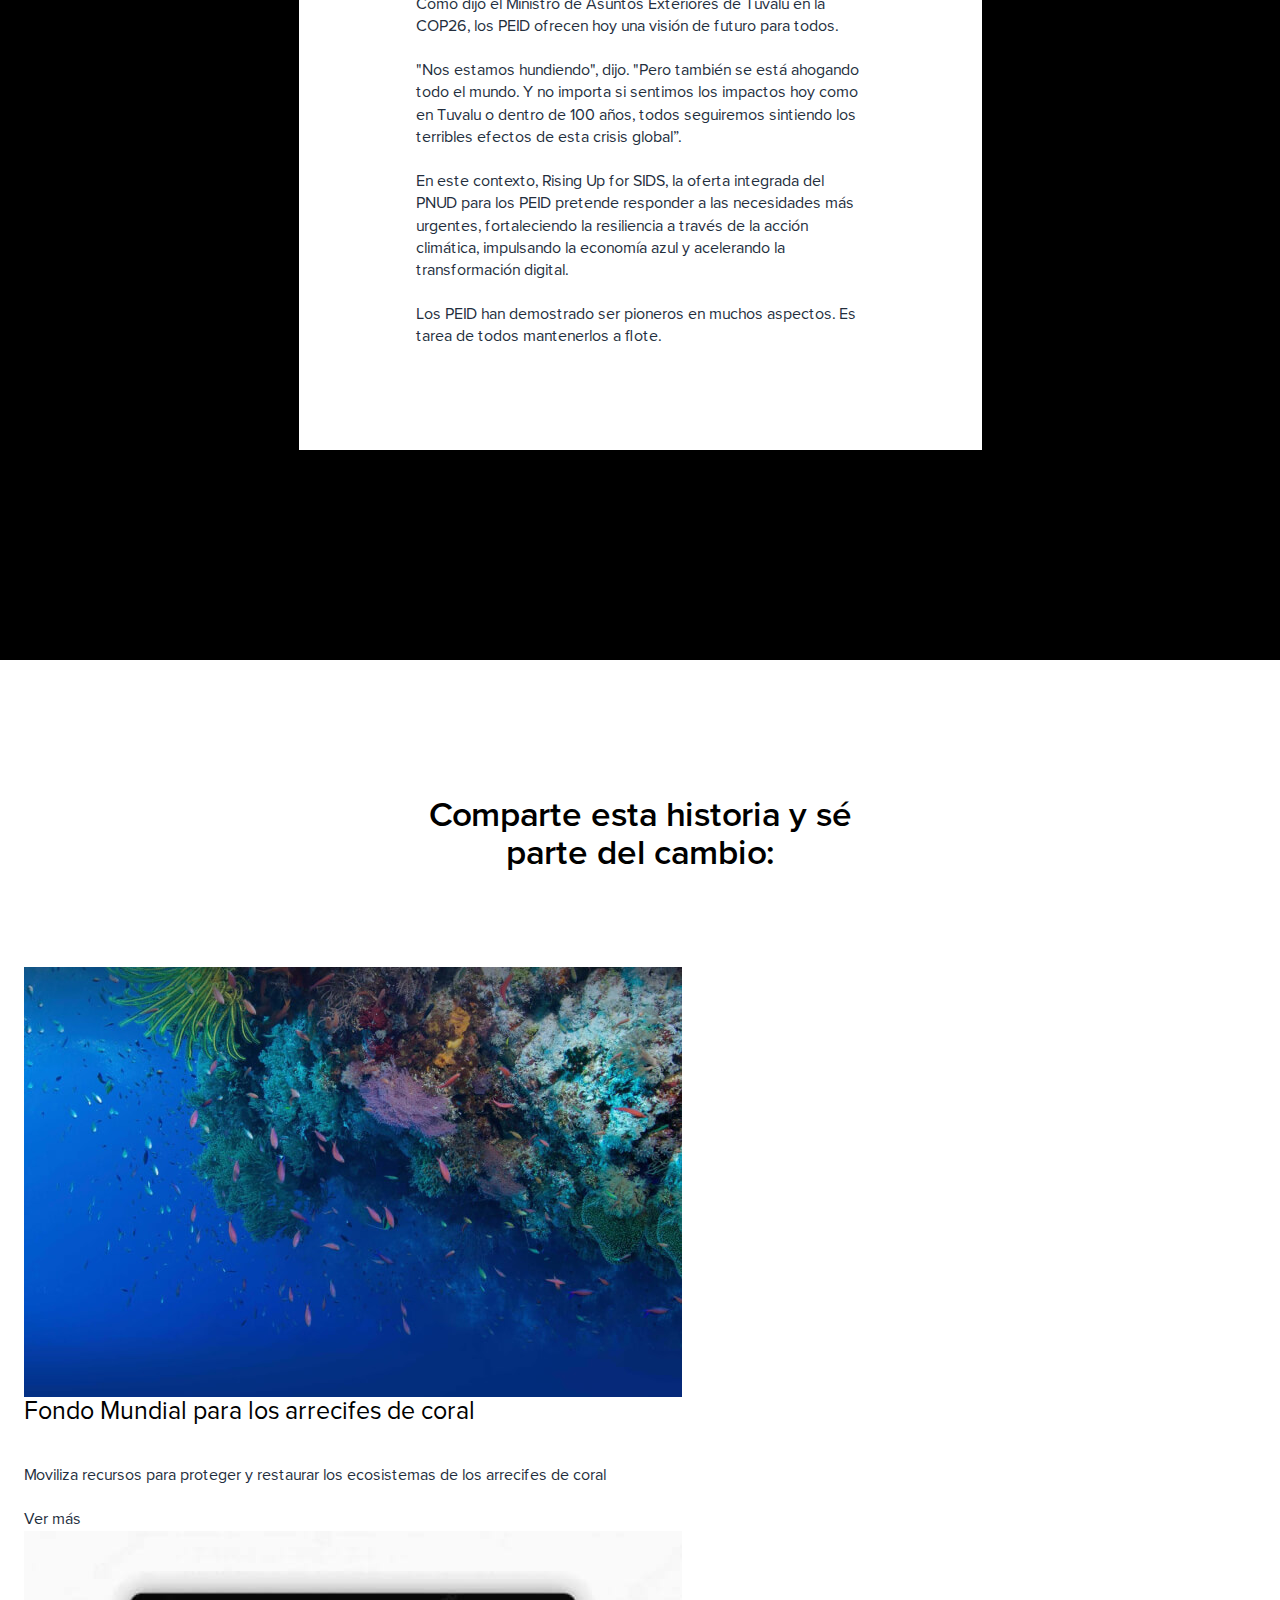
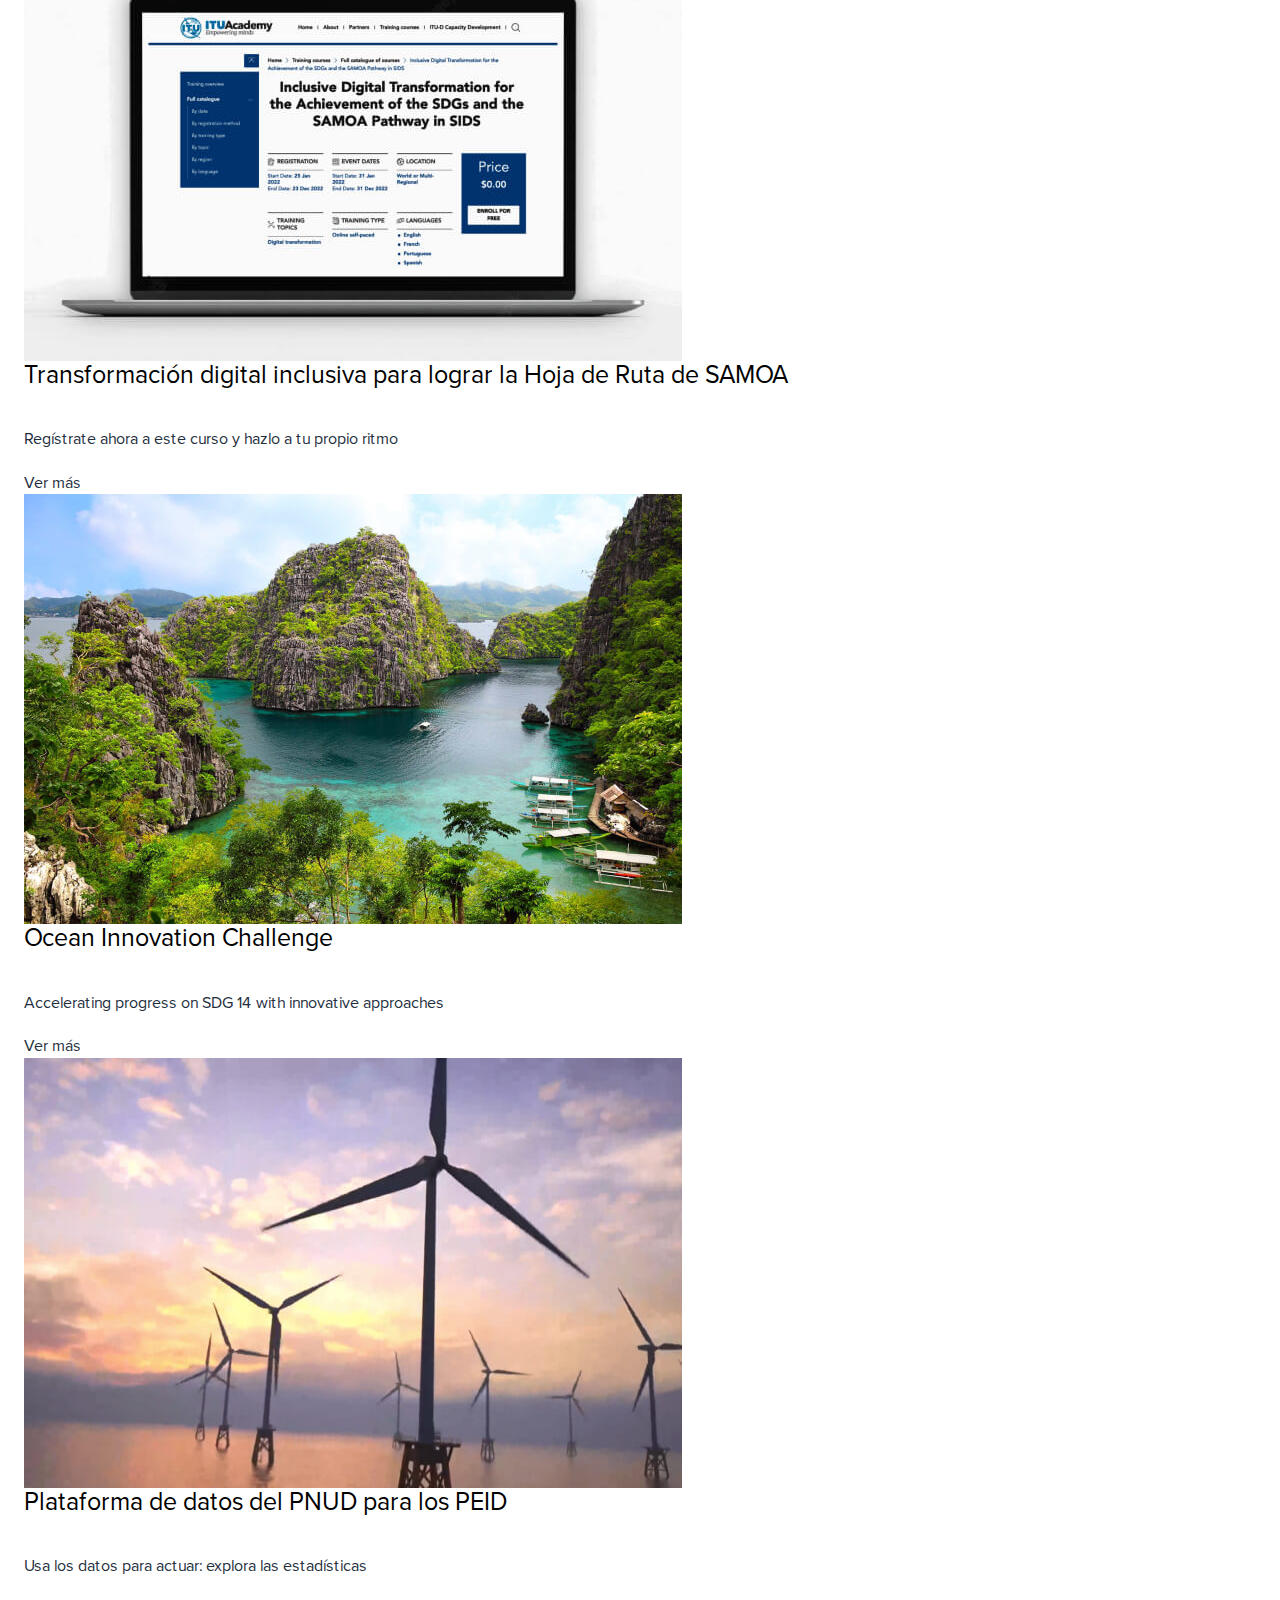
==== commit b8a3f6a7: "Add files via upload" ====
--- a/es/index.html
+++ b/es/index.html
@@ -232,8 +232,9 @@
                                         <img class="image-carousel__image" src="../images/img6.jpg" alt="" />
                                         <div class="slide-caption">
                                             <div class="text">
-                                                <strong>"PNUD Barbados DREAM Project"</strong>
                                                 <p>El proyecto DREAM, en Barbados, tiene como objetivo reducir las emisiones de gases de efecto invernadero mediante el uso de energía renovable para la generación de electricidad al tiempo que fortalece la respuesta al riesgo de desastres del país.</p>
+                                                <span>PNUD Barbados</span>
+                                                <strong>DREAM Project</strong>
                                             </div>
                                         </div>
                                     </div>
@@ -241,8 +242,9 @@
                                         <img class="image-carousel__image" src="../images/img7.jpg" alt="" />
                                         <div class="slide-caption">
                                             <div class="text">
-                                                <strong>"PNUD Michael Atwood"</strong>
                                                 <p>Después de que dos de los huracanes más agresivos registrados en el Atlántico causaran estragos en el Caribe, las comunidades de Antigua y Barbuda están trabajando arduamente para reconstruir mejor.</p>
+                                                <span>PNUD</span>
+                                                <strong>Michael Atwood</strong>
                                             </div>
                                         </div>
                                     </div>
@@ -250,8 +252,8 @@
                                         <img class="image-carousel__image" src="../images/img11.jpg" alt="" />
                                         <div class="slide-caption">
                                             <div class="text">
+                                                <p>La República de Suriname ha reforzado su compromiso a favor de las energías renovables, implementando una estrategia para reducir las emisiones por deforestación y degradación.</p>
                                                 <strong>Harvey Lisse</strong>
-                                                <p>La República de Suriname ha reforzado su compromiso a favor de las energías renovables, implementando una estrategia para reducir las emisiones por deforestación y degradación.</p>
                                             </div>
                                         </div>
                                     </div>
@@ -318,8 +320,9 @@
                             <img class="image-carousel__image" src="../images/img8.jpg" alt="" />
                             <div class="slide-caption">
                                 <div class="text">
-                                    <strong>"PNUD Samoa L.Lesa"</strong>
                                     <p>Una planta de reciclaje en Samoa está a punto de triturar y procesar desechos para convertirlos en otros artículos y objetos reutilizables.</p>
+                                    <span>PNUD</span>
+                                    <strong>Samoa L.Lesa</strong>
                                 </div>
                             </div>
                         </div>
@@ -327,8 +330,9 @@
                             <img class="image-carousel__image" src="../images/img9.jpg" alt="" />
                             <div class="slide-caption">
                                 <div class="text">
-                                    <strong>"PNUD Cuba Proyecto Manglar Vivo"</strong>
                                     <p>Miembros de la comunidad de Cajío, en la provincia de Artemisa (Cuba), plantan manglares en las costas para protegerlas de la erosión, inundaciones y mareas.</p>
+                                    <span>PNUD Cuba</span>
+                                    <strong>Proyecto Manglar Vivo</strong>
                                 </div>
                             </div>
                         </div>
@@ -336,8 +340,9 @@
                             <img class="image-carousel__image" src="../images/img10.jpg" alt="" />
                             <div class="slide-caption">
                                 <div class="text">
-                                    <strong>PNUD Comoras</strong>
                                     <p>Los esfuerzos de reforestación de la campaña "Un comorano, un árbol" mejorarán el acceso al agua, protegerán los ecosistemas vulnerables y generarán un bien público vital que beneficiará a la gente de las Comoras y del mundo.</p>
+                                    <span>PNUD</span>
+                                    <strong>Comoras</strong>
                                 </div>
                             </div>
                         </div>
@@ -405,8 +410,9 @@
                                         <img class="image-carousel__image" src="../images/img12.jpg" alt="" />
                                         <div class="slide-caption">
                                             <div class="text">
-                                                <strong>"ICS Matthew Morgan"</strong>
                                                 <p>Cuando el agua se calienta demasiado, los arrecifes de coral liberan sus coloridas microalgas y se vuelven de un blanco esquelético. Más del 90 % podría perderse para 2050. </p>
+                                                <span>ICS</span>
+                                                <strong>Matthew Morgan</strong>
                                             </div>
                                         </div>
                                     </div>
@@ -414,8 +420,8 @@
                                         <img class="image-carousel__image" src="../images/img13.jpg" alt="" />
                                         <div class="slide-caption">
                                             <div class="text">
+                                                <p>Los miembros de la tripulación descargan barrilete congelado en el Pacífico central, hogar de la primera pesquería de atún 100 % sostenible del mundo.</p>
                                                 <strong>Francisco Blaha</strong>
-                                                <p>Los miembros de la tripulación descargan barrilete congelado en el Pacífico central, hogar de la primera pesquería de atún 100 % sostenible del mundo.</p>
                                             </div>
                                         </div>
                                     </div>
@@ -423,8 +429,9 @@
                                         <img class="image-carousel__image" src="../images/img14.jpg" alt="" />
                                         <div class="slide-caption">
                                             <div class="text">
-                                                <strong>"PNUD Mauricio y Seychelles Stéphane Bellerose y Jean-Yan Norbert"</strong>
                                                 <p>Los pescadores artesanales de pulpos pasan horas en el agua durante la marea baja, manteniendo sus capturas enganchadas en palos de metal. A medida que sube la marea, regresan colectivamente a sus respectivos botes y regresan a la costa a través de canales conocidos para evitar hacer daño a los arrecifes de coral.</p>
+                                                <span>PNUD Mauricio y Seychelles</span>
+                                                <strong>Stéphane Bellerose y Jean-Yan Norbert</strong>
                                             </div>
                                         </div>
                                     </div>
@@ -557,7 +564,7 @@
                                         <p>Moviliza recursos para proteger y restaurar los ecosistemas de los arrecifes de coral 
 </p>
                                         <span class="cta__link cta--space">
-                                            READ MORE
+                                            Ver más
                                             <i></i>
                                         </span>
                                     </div>
@@ -575,7 +582,7 @@
                                         <p>Regístrate ahora a este curso y hazlo a tu propio ritmo 
 </p>
                                         <span class="cta__link cta--space">
-                                            READ MORE
+                                            Ver más
                                             <i></i>
                                         </span>
                                     </div>
@@ -592,7 +599,7 @@
                                         <h5>Ocean Innovation Challenge</h5>
                                         <p>Accelerating progress on SDG 14 with innovative approaches</p>
                                         <span class="cta__link cta--space">
-                                            READ MORE
+                                            Ver más
                                             <i></i>
                                         </span>
                                     </div>
@@ -613,7 +620,7 @@
 
 </p>
                                         <span class="cta__link cta--space">
-                                            READ MORE
+                                            Ver más
                                             <i></i>
                                         </span>
                                     </div>
@@ -643,7 +650,7 @@
                         <div class="cell medium-5 show-large">
                             <ul class="footer-icons">
                                 <li>
-                                    <a target="_blank" href="https://www.facebook.com/PNUDs" class="facebook" title="Facebook">facebook</a>
+                                    <a target="_blank" href="https://www.facebook.com/PNUD" class="facebook" title="Facebook">facebook</a>
                                 </li>
                                 <li>
                                     <a target="_blank" href="https://www.linkedin.com/company/undp/" class="linkedin" title="LinkedIn">linkedIn</a>
--- a/css/main.css
+++ b/css/main.css
@@ -3124,10 +3124,12 @@
     margin-top: 136px;
   }
 }
-.details-holder .heading-frame.ocean {
-  max-width: 450px;
-  margin-left: auto;
-  margin-right: auto;
+@media (min-width: 992px) {
+  .details-holder .heading-frame.ocean {
+    max-width: 450px;
+    margin-left: auto;
+    margin-right: auto;
+  }
 }
 .details-holder .heading-frame.ocean .t-box {
   max-width: 272px;
@@ -3352,9 +3354,14 @@
   }
 }
 .opportunities-holder .text-frame.slide-holder-area {
-  max-width: 450px;
+  max-width: 550px;
   margin-left: auto;
   margin-right: auto;
+}
+@media (min-width: 992px) {
+  .opportunities-holder .text-frame.slide-holder-area {
+    max-width: 450px;
+  }
 }
 
 .opportunity-data h4 {
@@ -4006,12 +4013,17 @@
   opacity: 0;
   margin: 0;
   padding: 0;
-}
-@media (max-width: 767px) {
-  .slide-caption .text strong {
-    font-size: 1rem;
-    line-height: 1rem;
-  }
+  max-width: 600px;
+}
+.slide-caption .text span {
+  display: block;
+  font-size: 1rem;
+  line-height: 1rem;
+  margin-bottom: 5px;
+}
+.slide-caption .text strong {
+  font-size: 1rem;
+  line-height: 1rem;
 }
 .slide-caption .text p {
   font-size: 0.75rem;
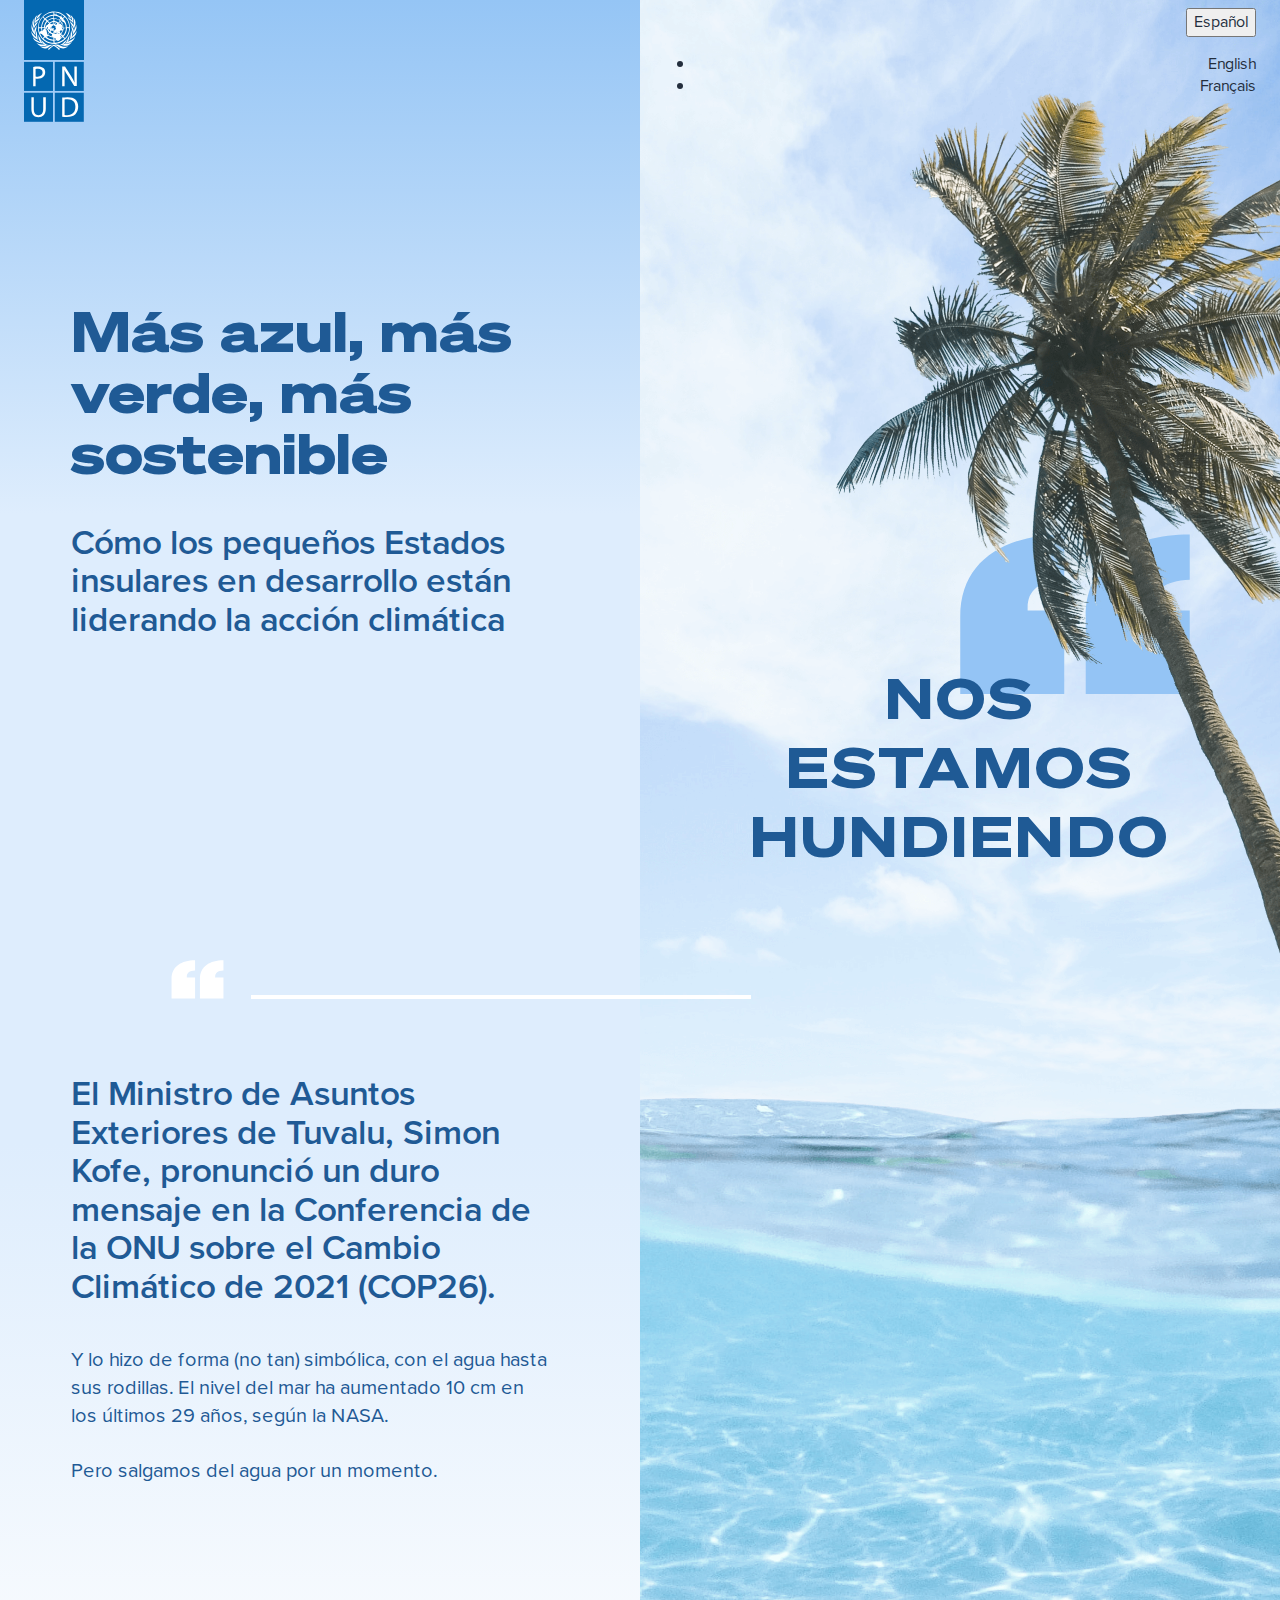
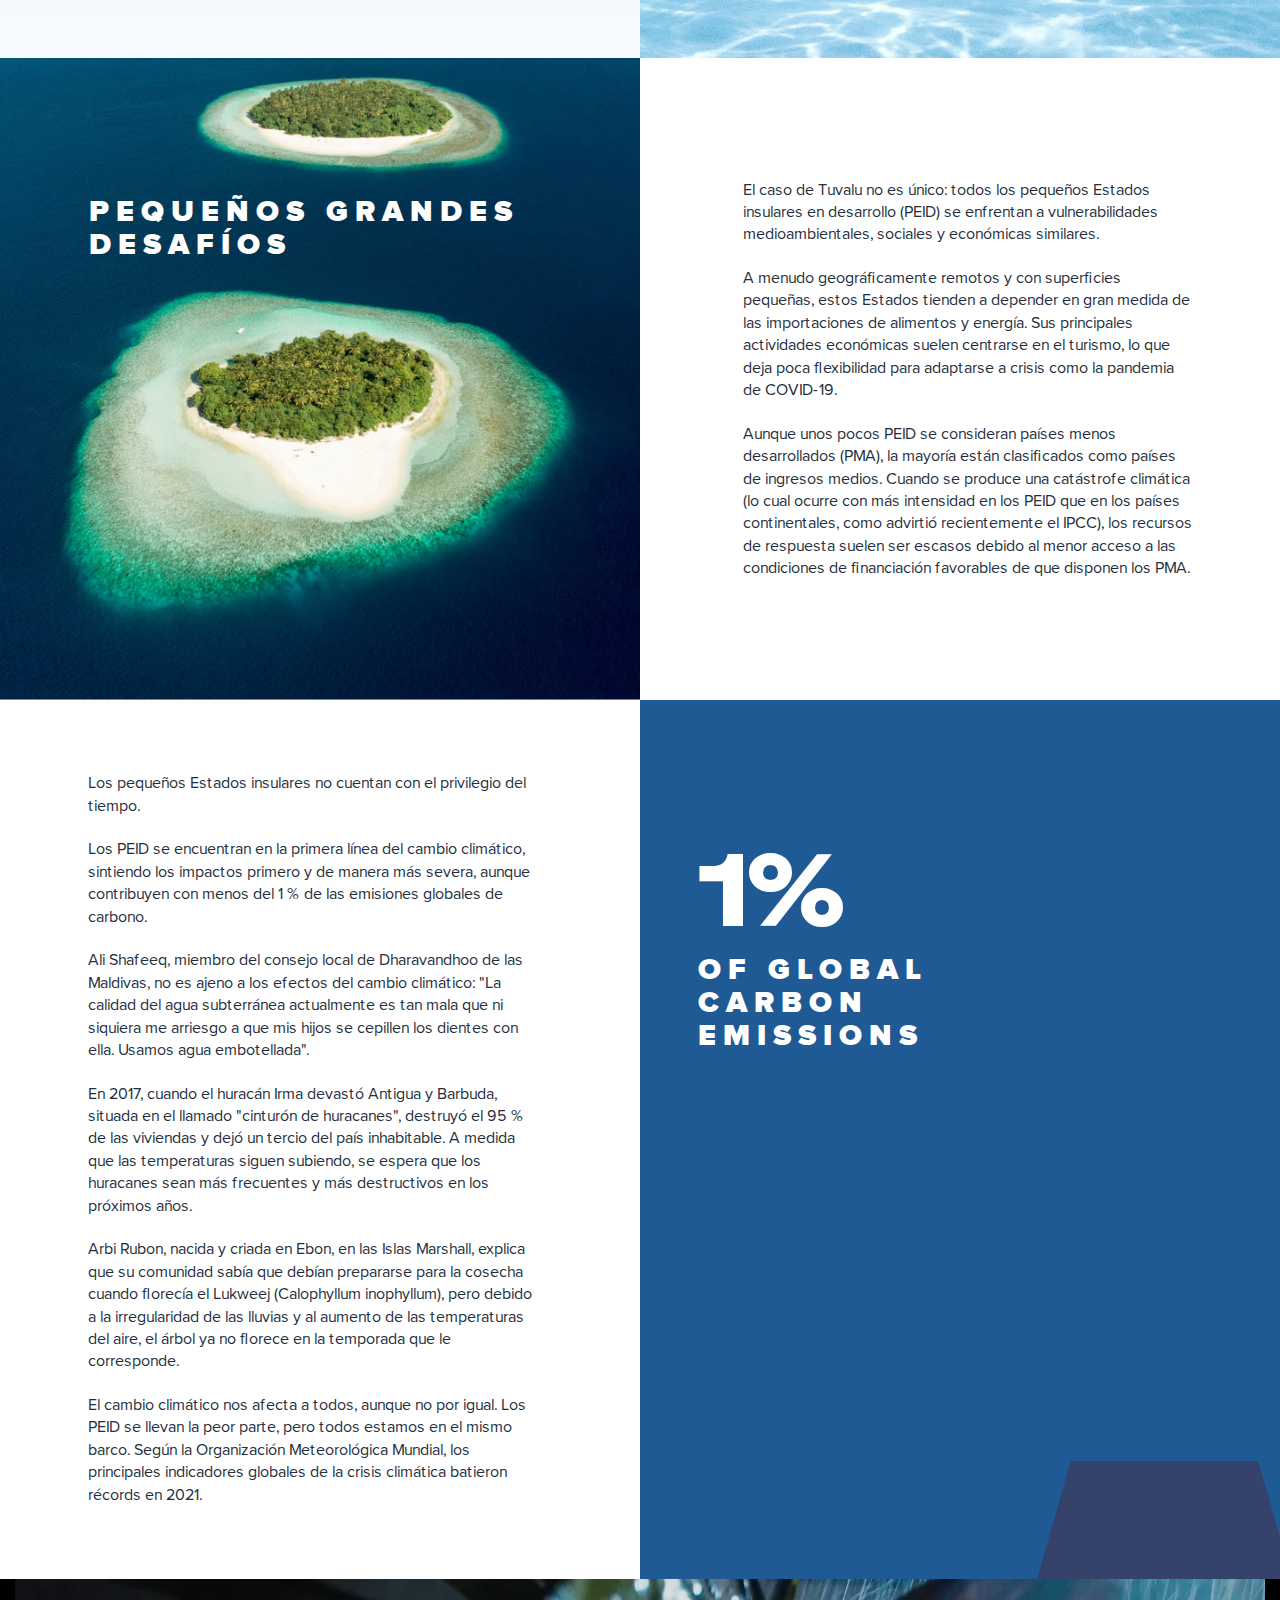
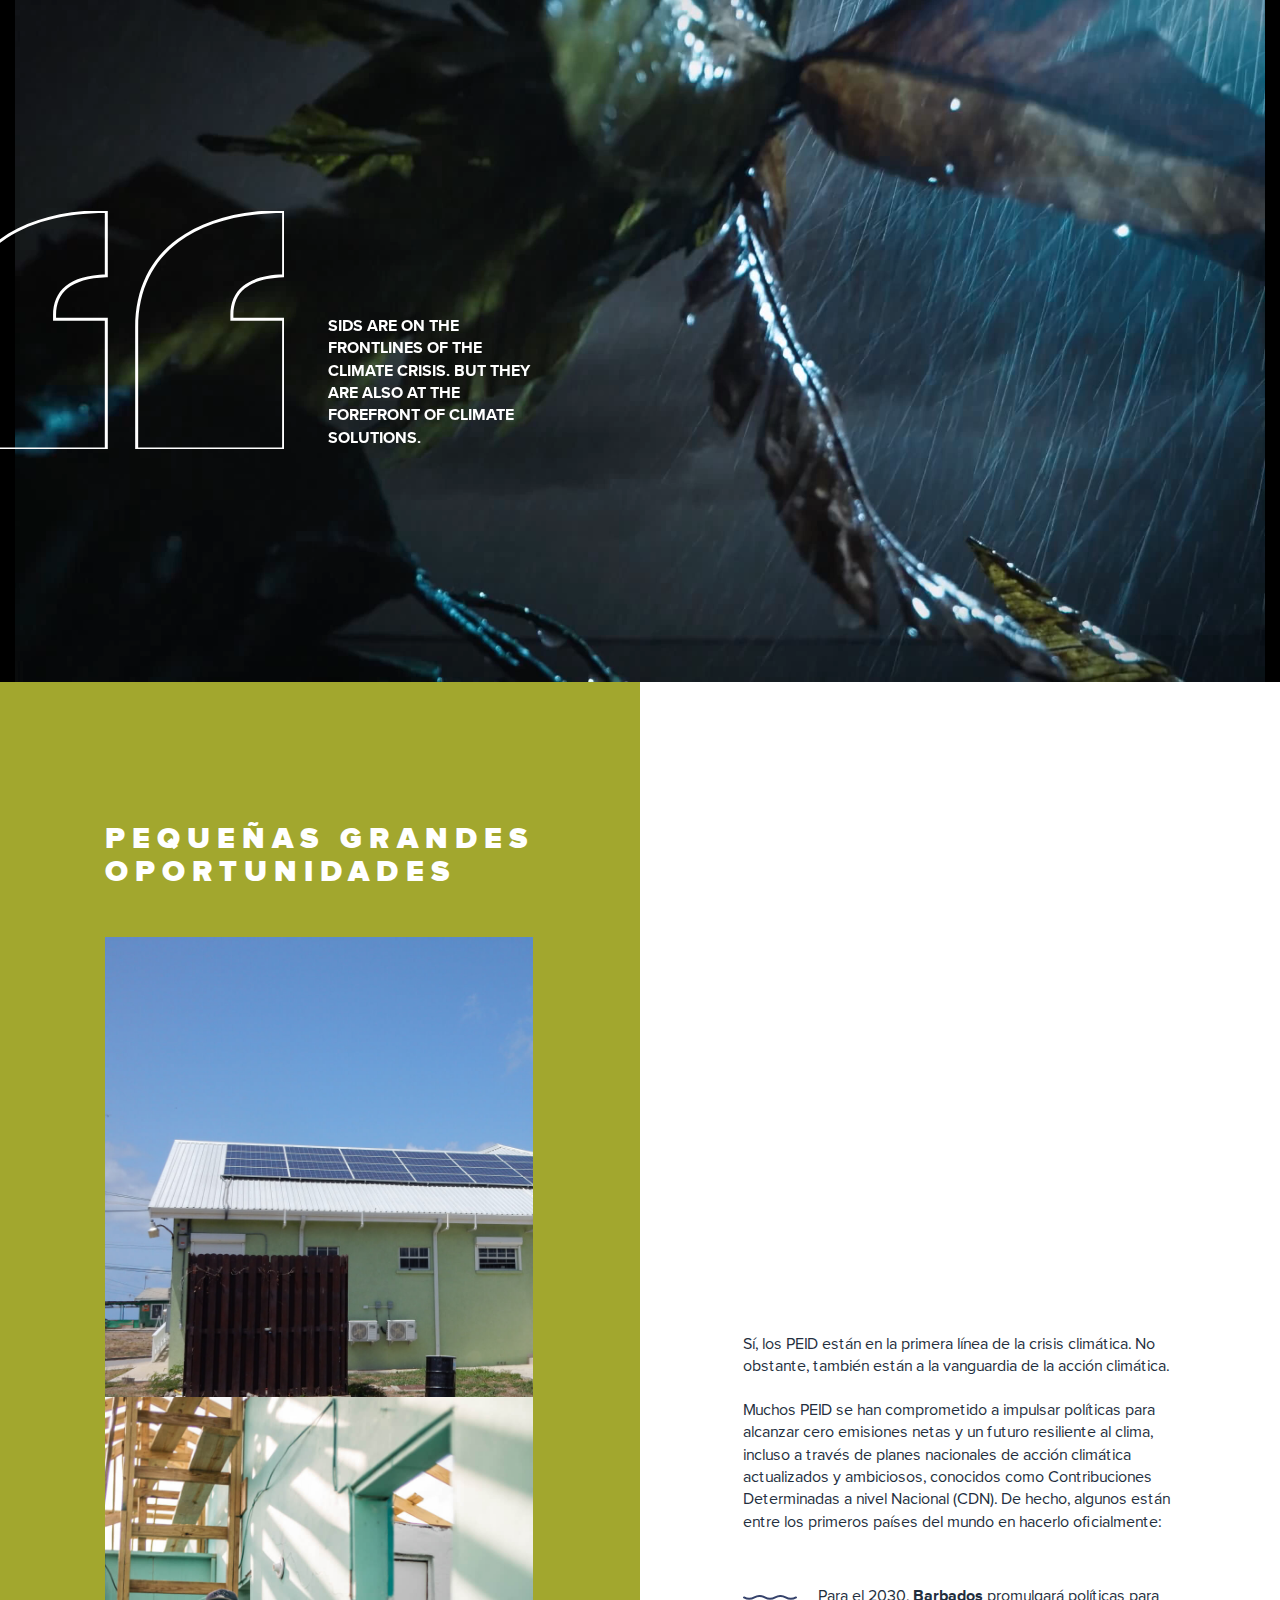
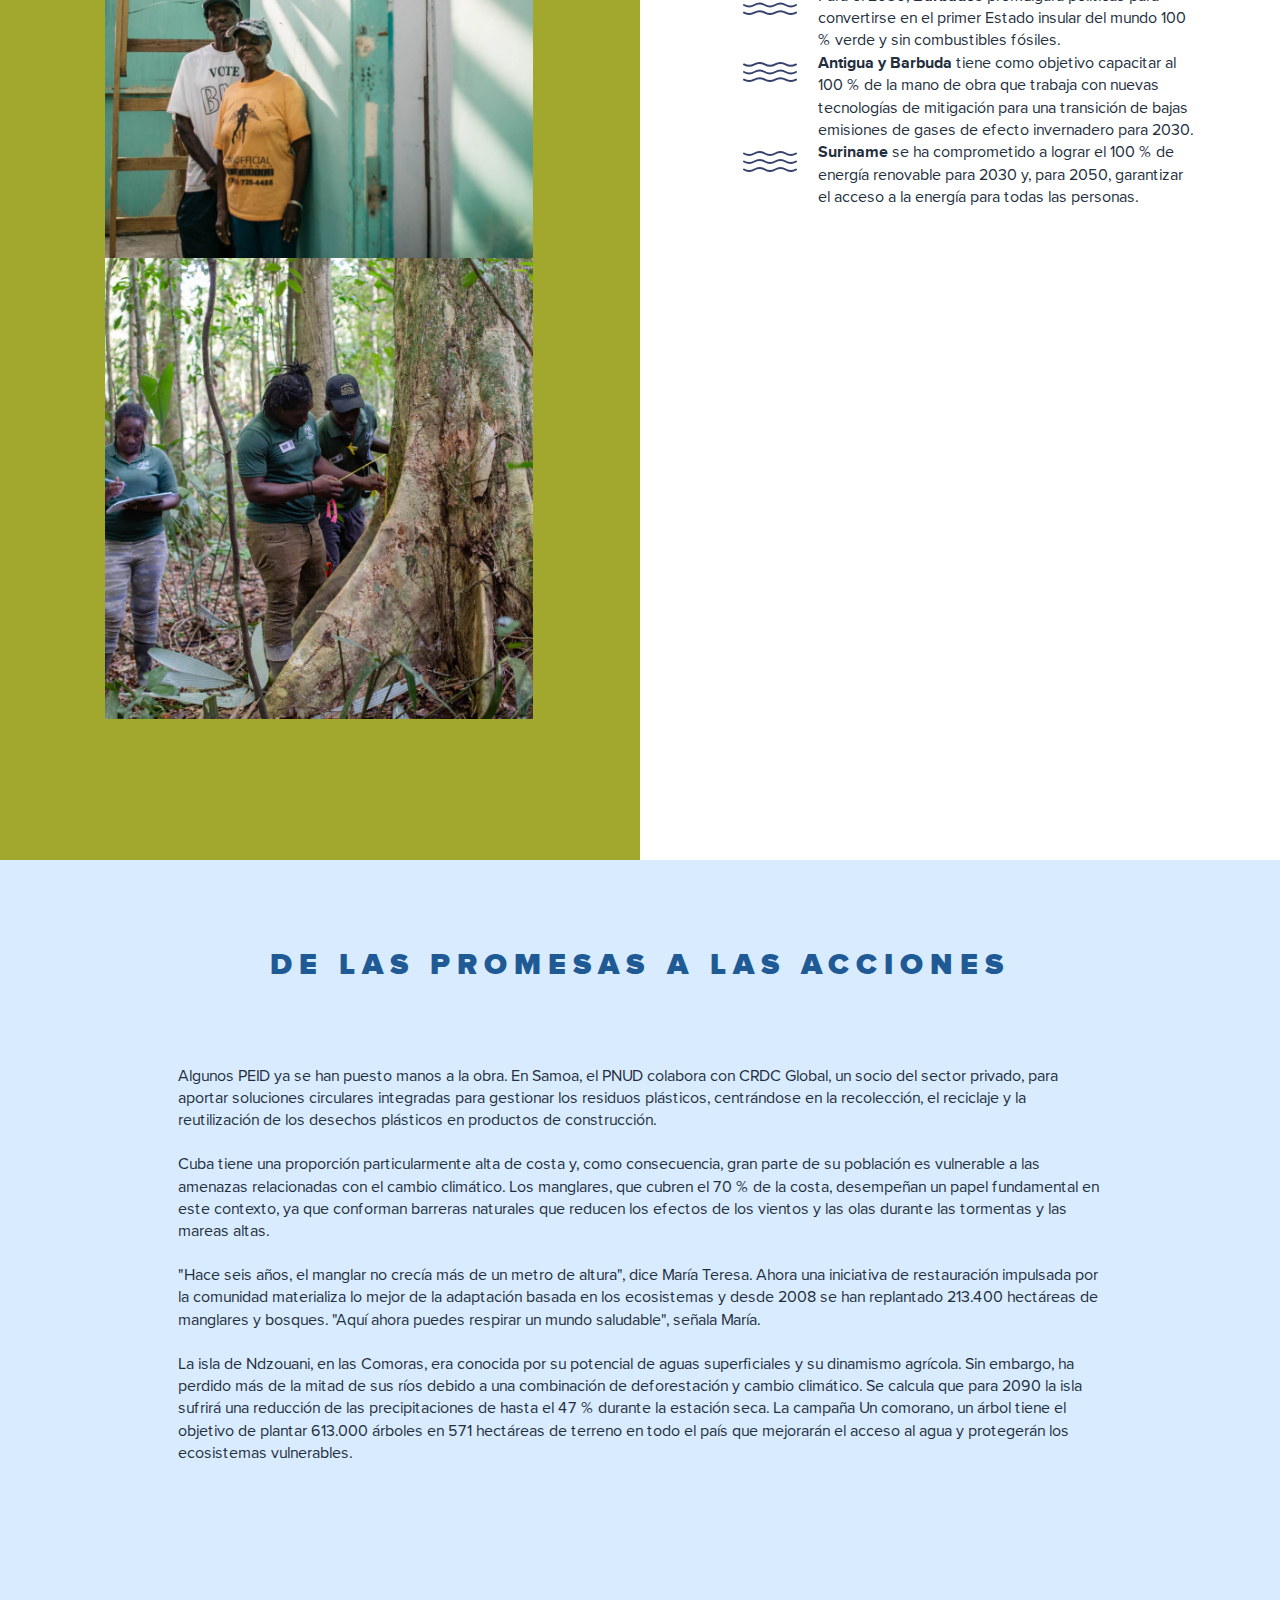
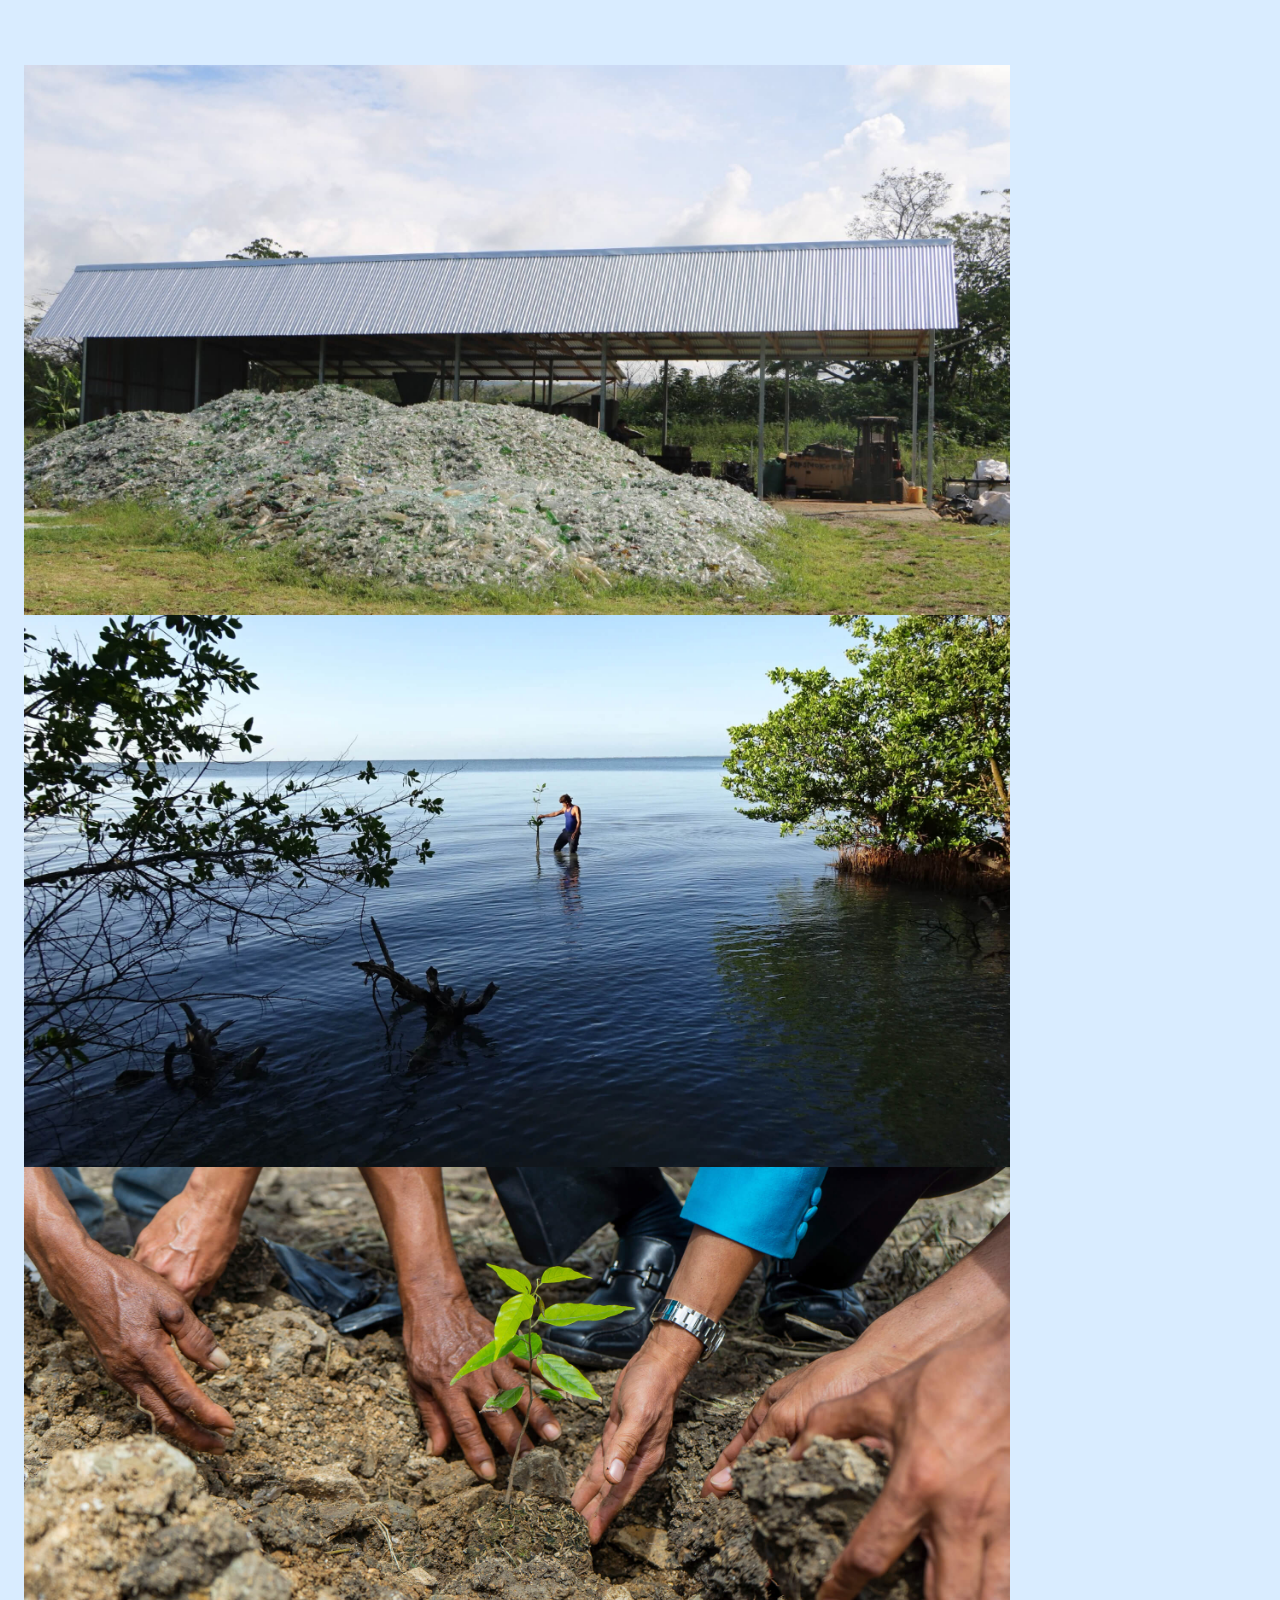
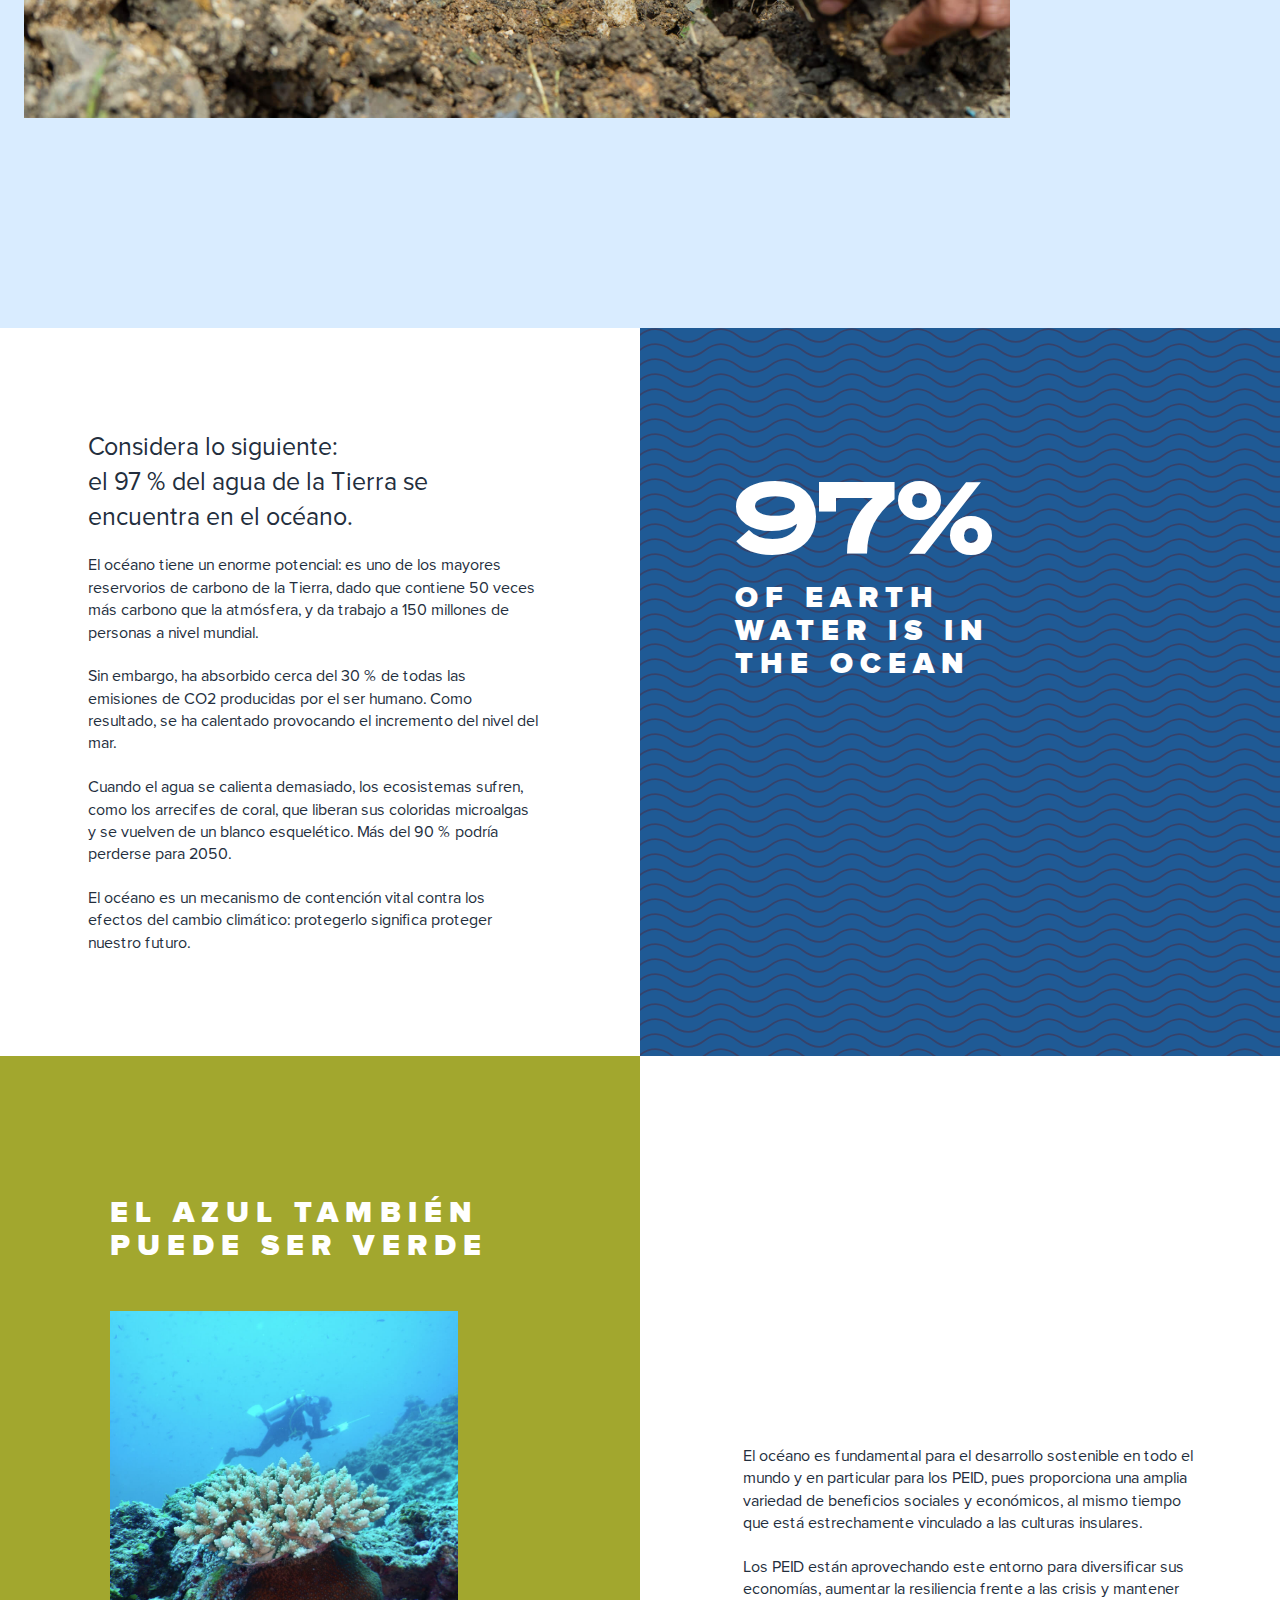
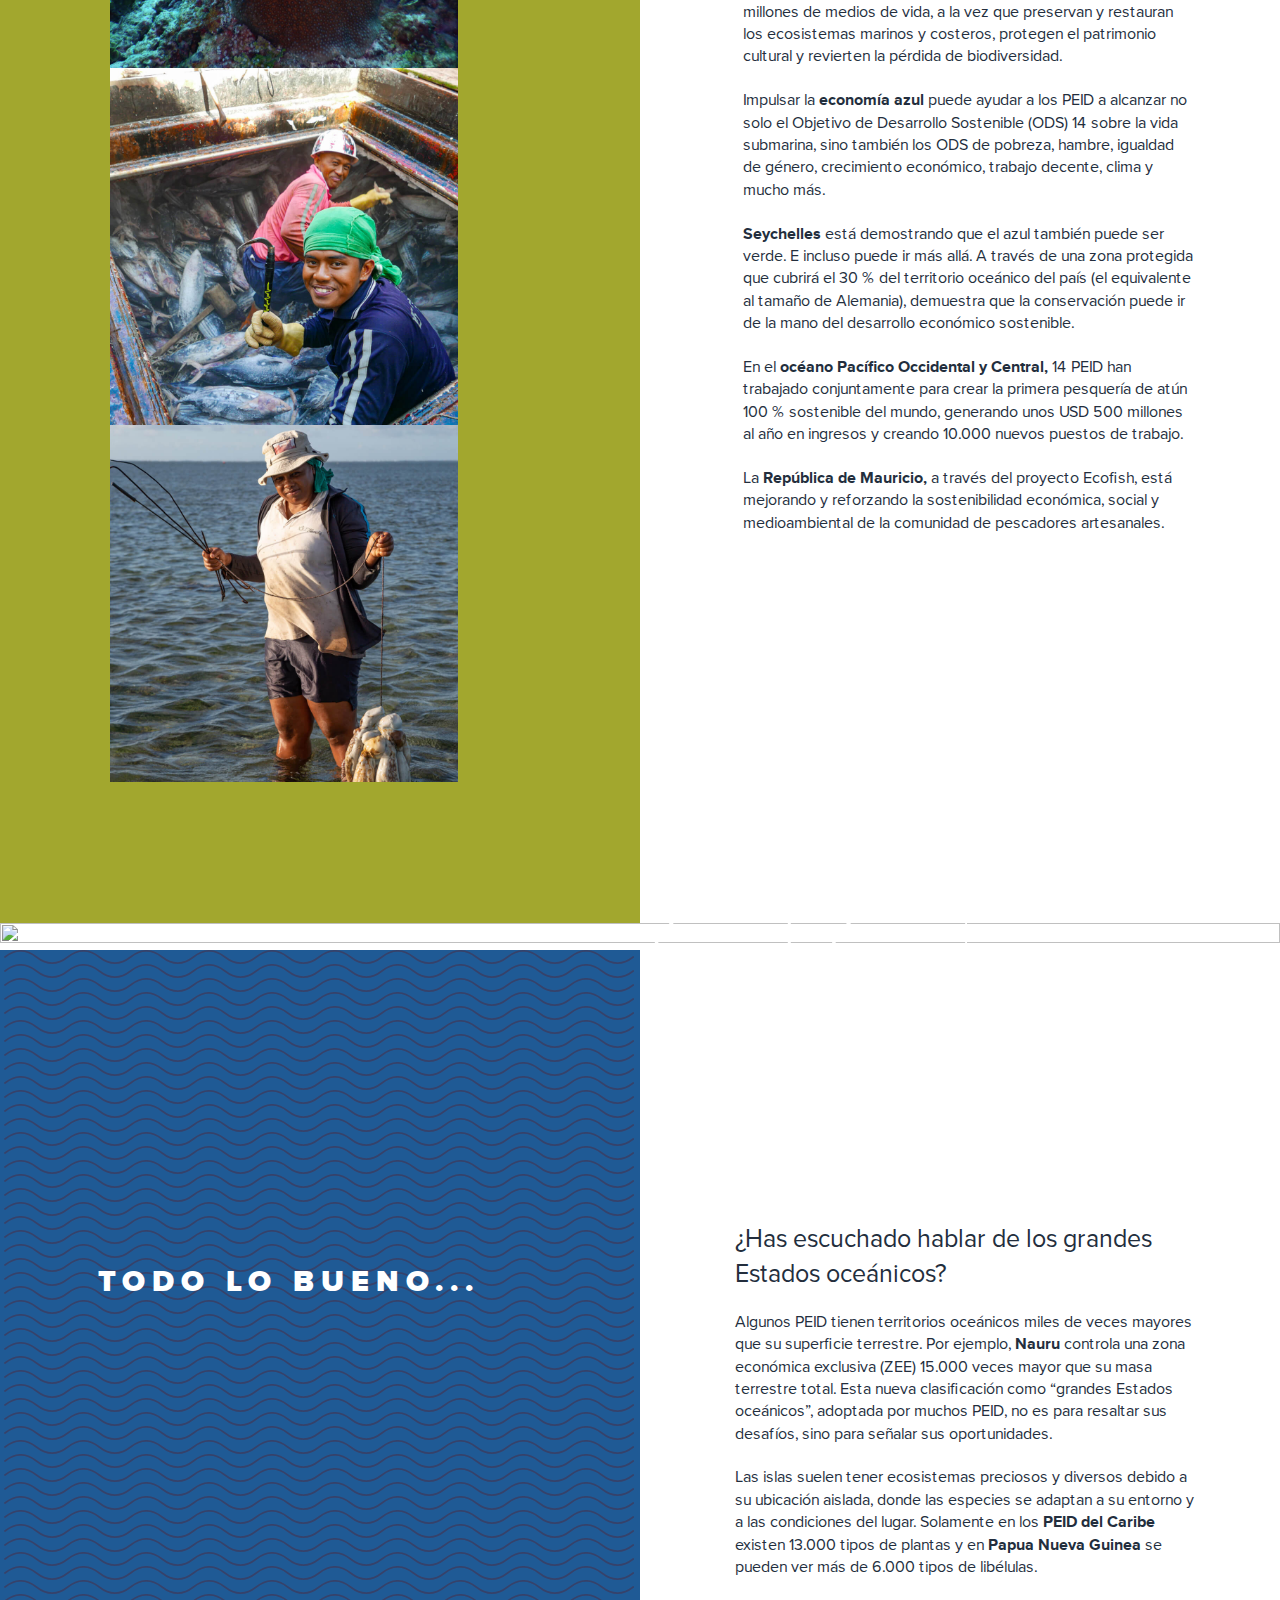
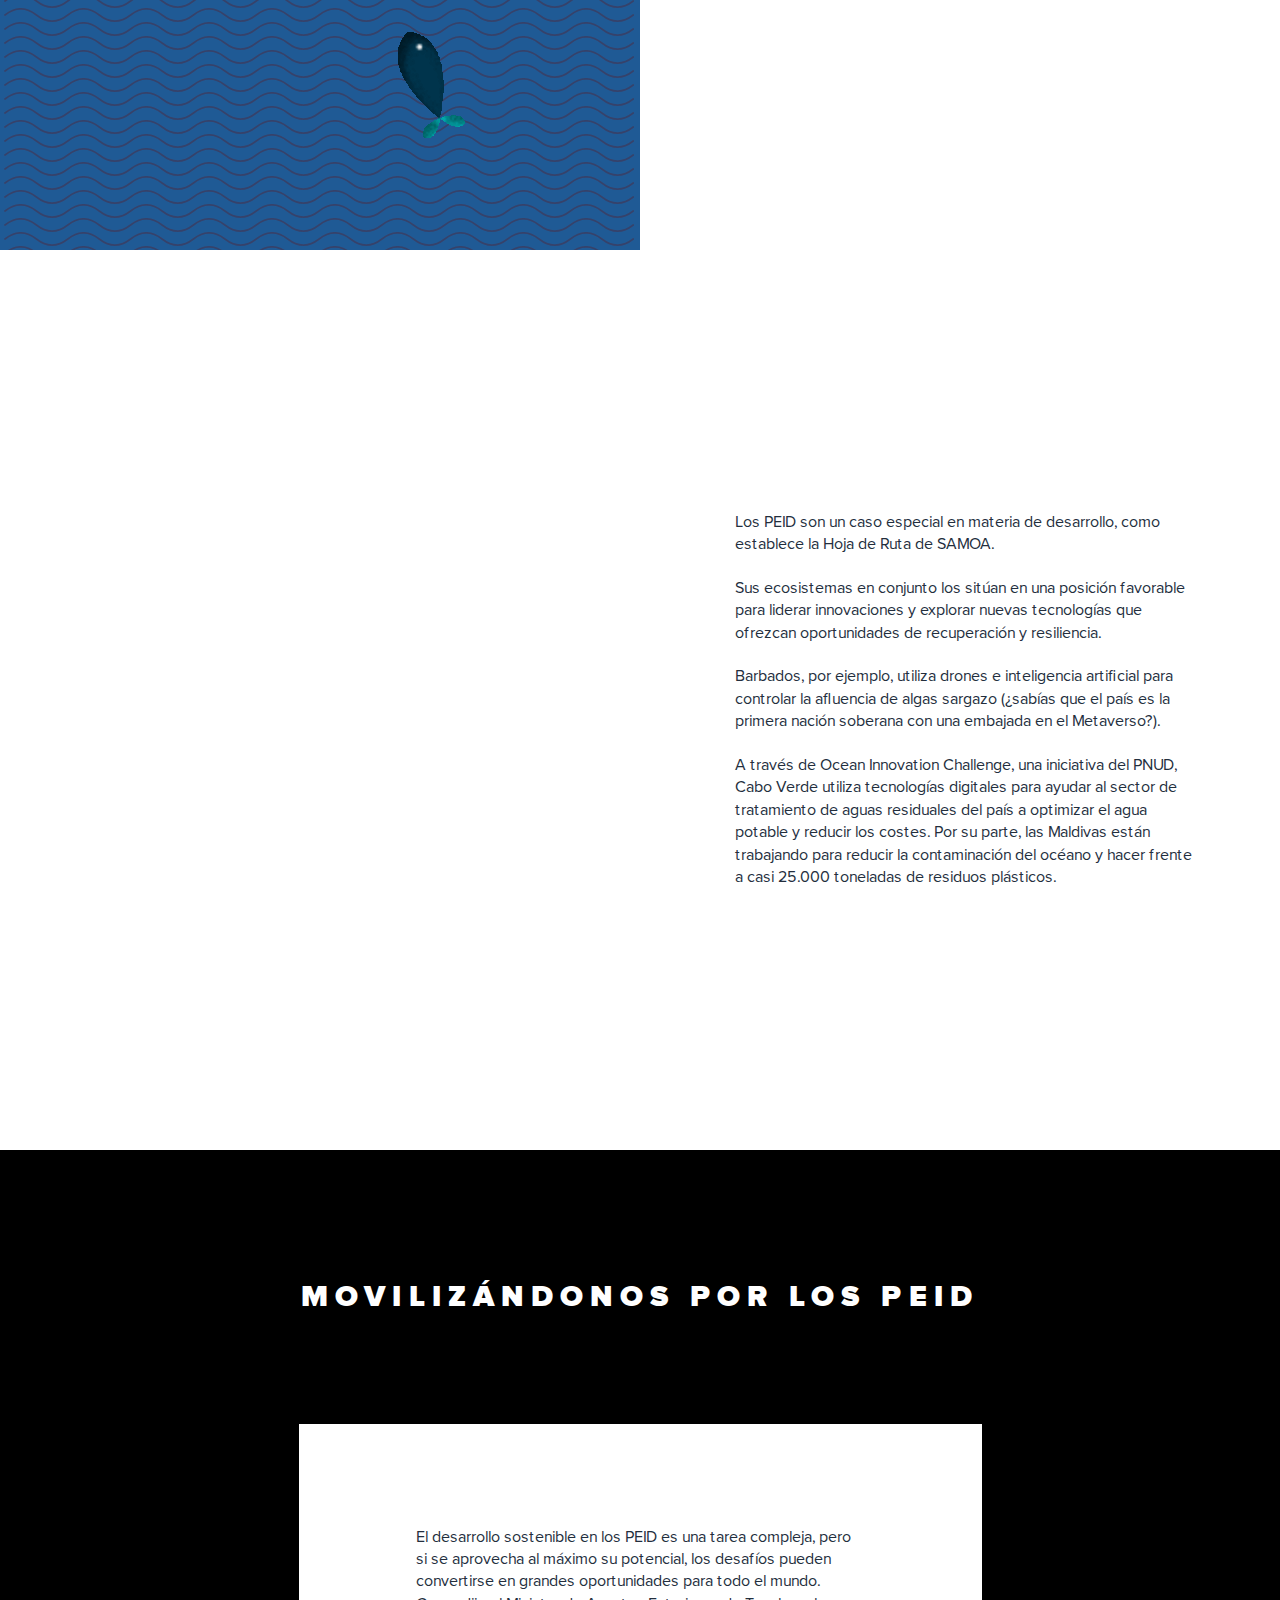
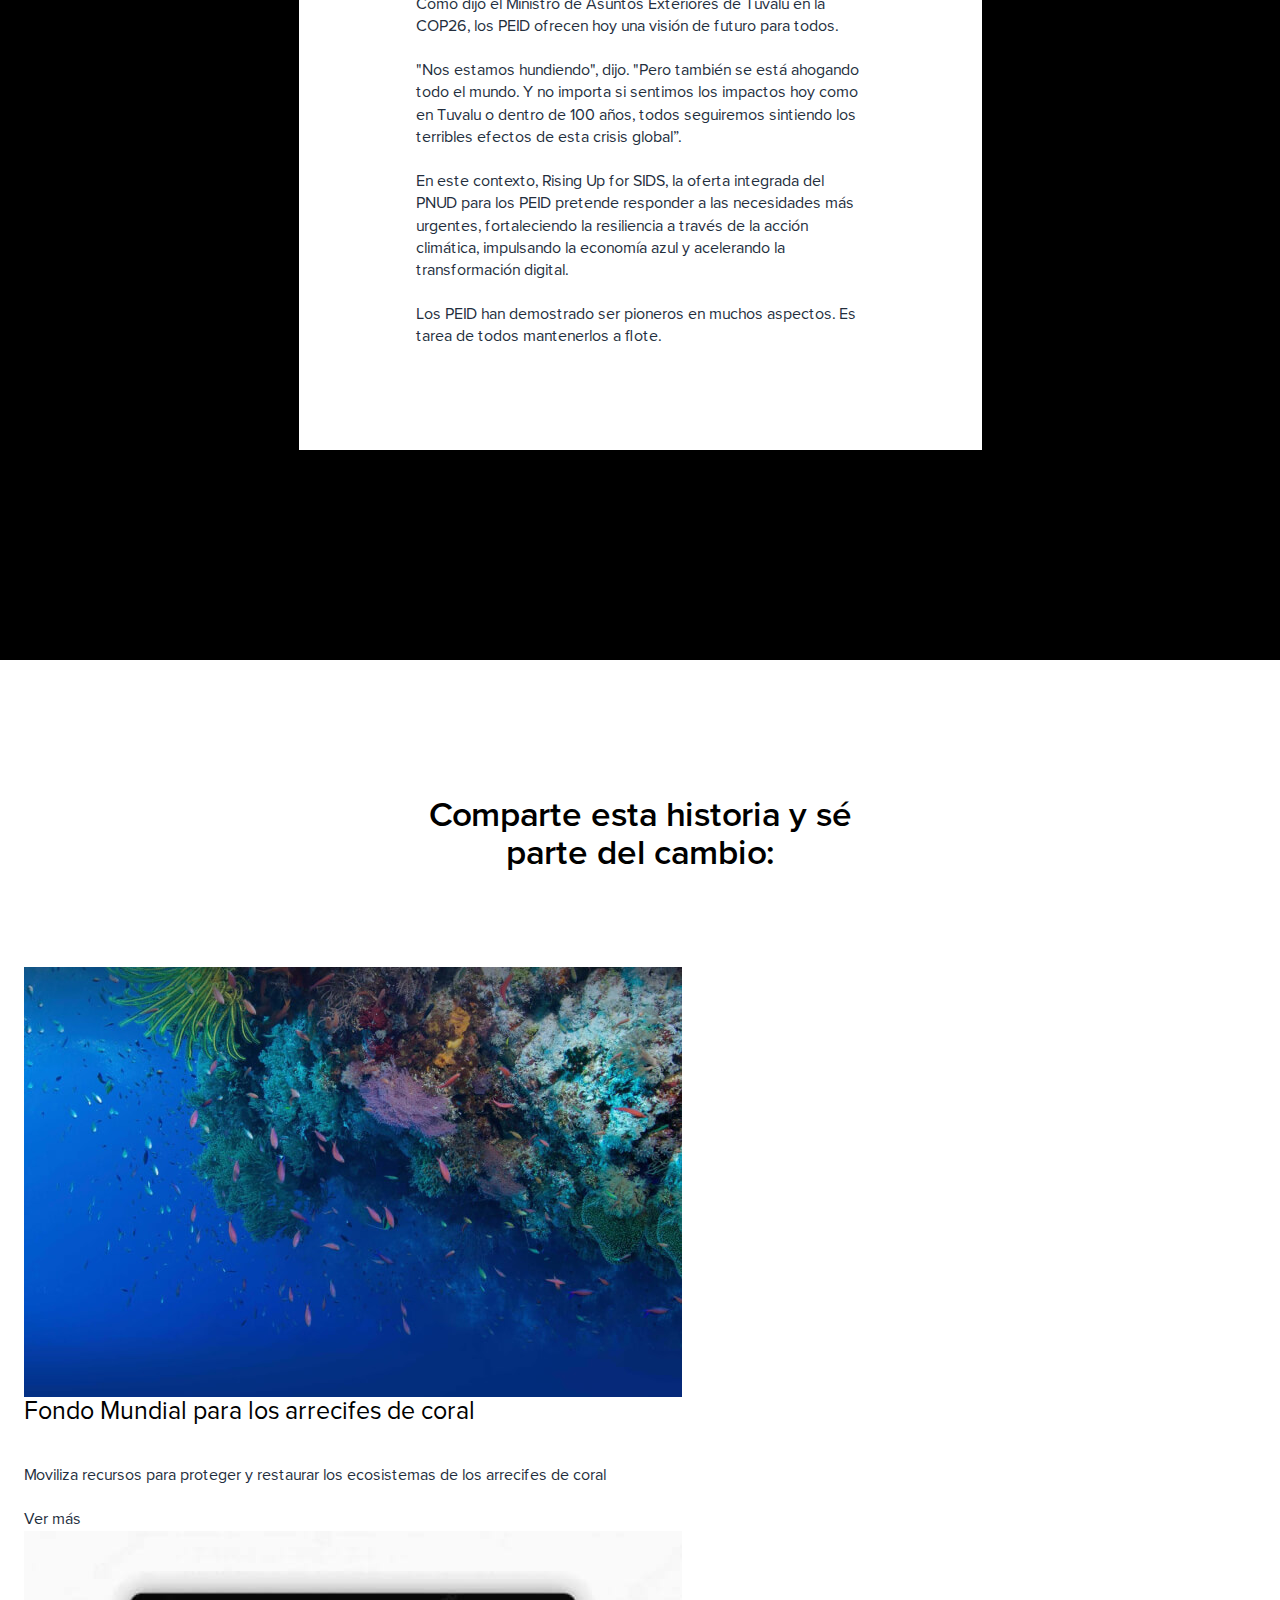
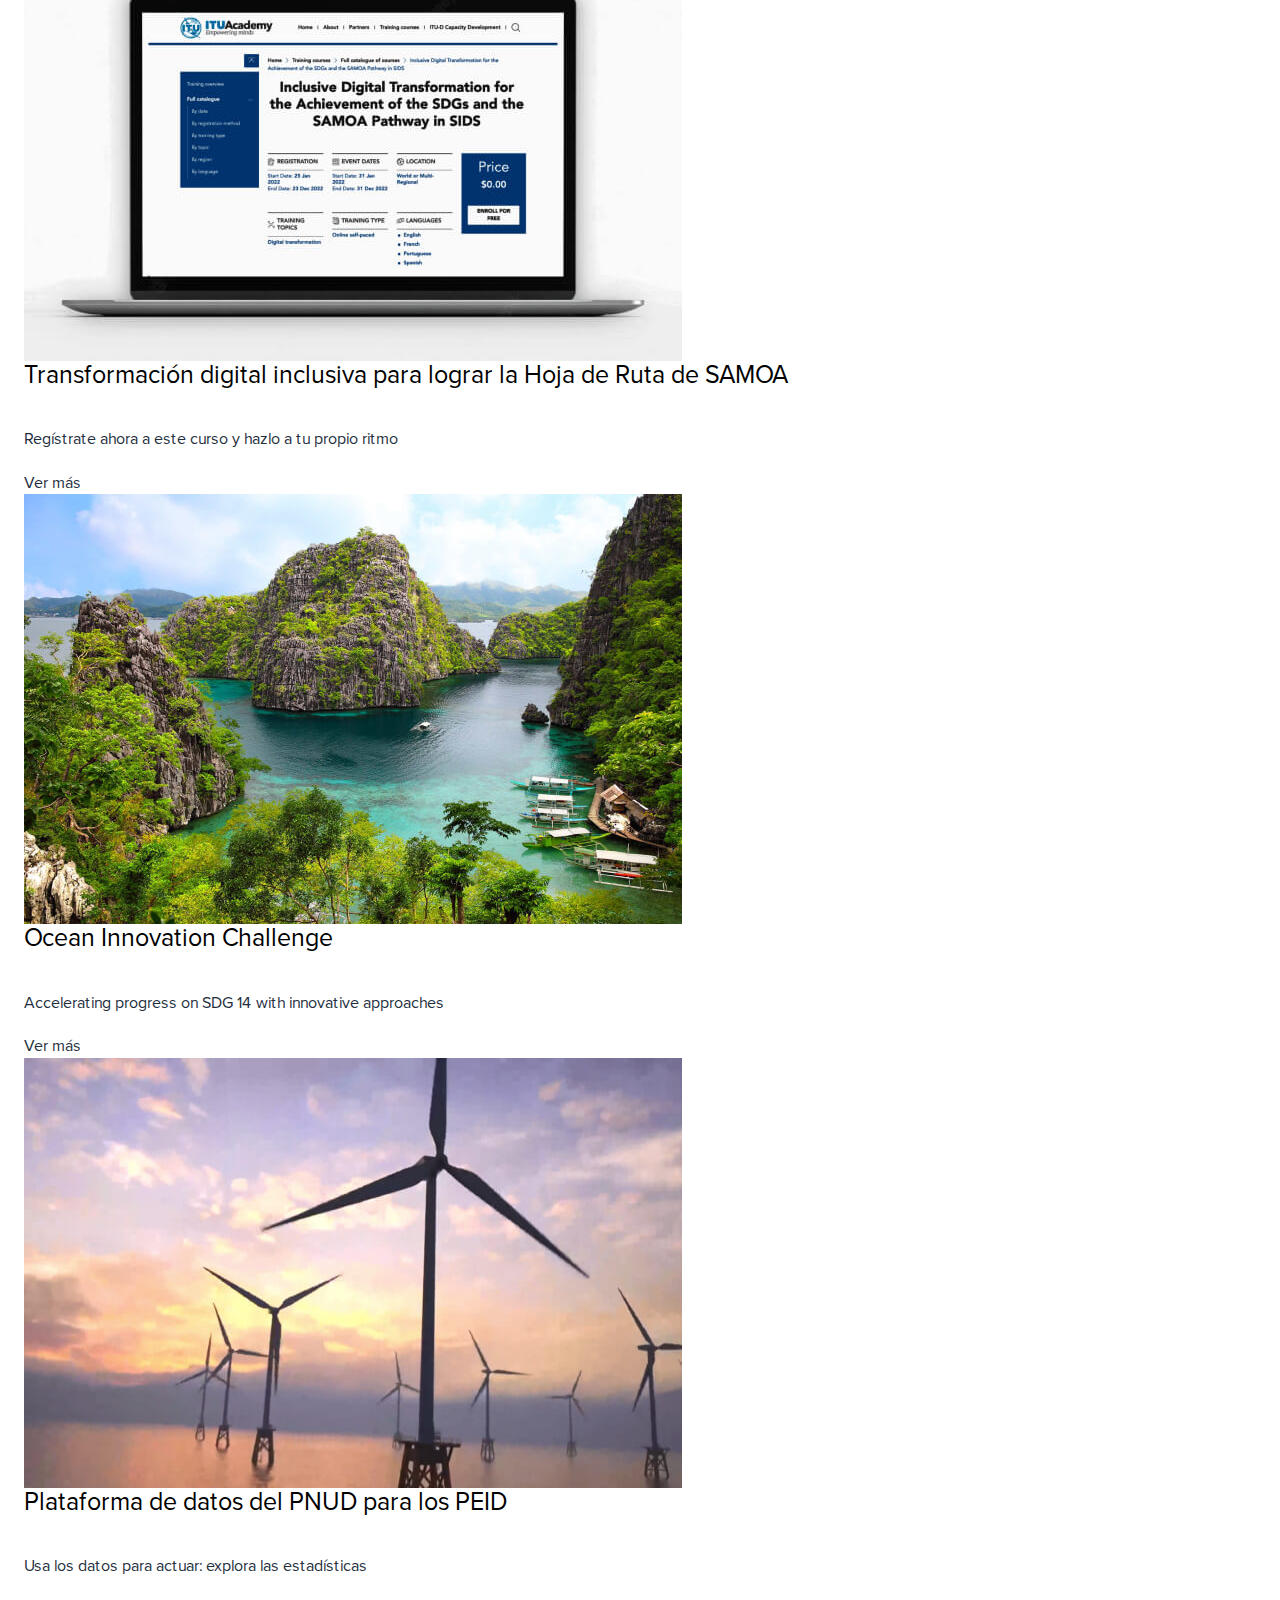
==== commit 529a0cac: "Add files via upload" ====
--- a/es/index.html
+++ b/es/index.html
@@ -31,7 +31,6 @@
     <script src='https://undp.github.io/design-system/js/viewport.min.js'></script>
     <script src='https://cdnjs.cloudflare.com/ajax/libs/Swiper/8.2.2/swiper-bundle.min.js'></script>
     <script src="https://undp.github.io/design-system/js/lang-switcher.min.js"></script>
-    <script src="../js/lax.min.js"></script>
     <script src="../js/jquery.main.js"></script>
 </head>
 
@@ -94,11 +93,7 @@
                     <div class="tree">
                         <img src="../images/img2.png" alt="">
                     </div>
-                    <div class="text-block es lax" 
-                       data-lax-translate-y="0 1, 2000 1100" 
-                       data-lax-translate-y--l="0 1, 2000 1500" 
-                       data-lax-translate-y--m="0 1, 2500 1000" 
-                       data-lax-translate-y--xs="0 1, 2500 1000">
+                    <div class="text-block es">
                         <span>
                             Nos <br>estamos<br> hundiendo
                         </span>
@@ -693,24 +688,6 @@
         </footer>
     </div>
     <script>
-        // Initialize Lax js
-        window.onload = function() {
-            lax.setup({
-                breakpoints: {
-                    xs: 0,
-                    s: 767,
-                    m: 992,
-                    l: 1500
-                }
-            }) // init
-
-            const updateLax = () => {
-                lax.update(window.scrollY)
-                window.requestAnimationFrame(updateLax)
-            }
-
-            window.requestAnimationFrame(updateLax)
-        }
         // slider
         swiper('.image-carousel', '.slider-slide', {
             slidesPerView: "auto",
--- a/css/main.css
+++ b/css/main.css
@@ -2812,6 +2812,7 @@
     right: 0;
     bottom: 0;
     left: 0;
+    z-index: 99;
     width: auto;
     height: 462px;
     background: linear-gradient(0deg, #1D6082 0%, #1D6082 62.5%, rgba(29, 96, 130, 0) 100%);
@@ -2964,6 +2965,7 @@
   right: 0;
   bottom: 0;
   left: 0;
+  z-index: 99;
   height: 37%;
   background-position: 50% 0;
 }
